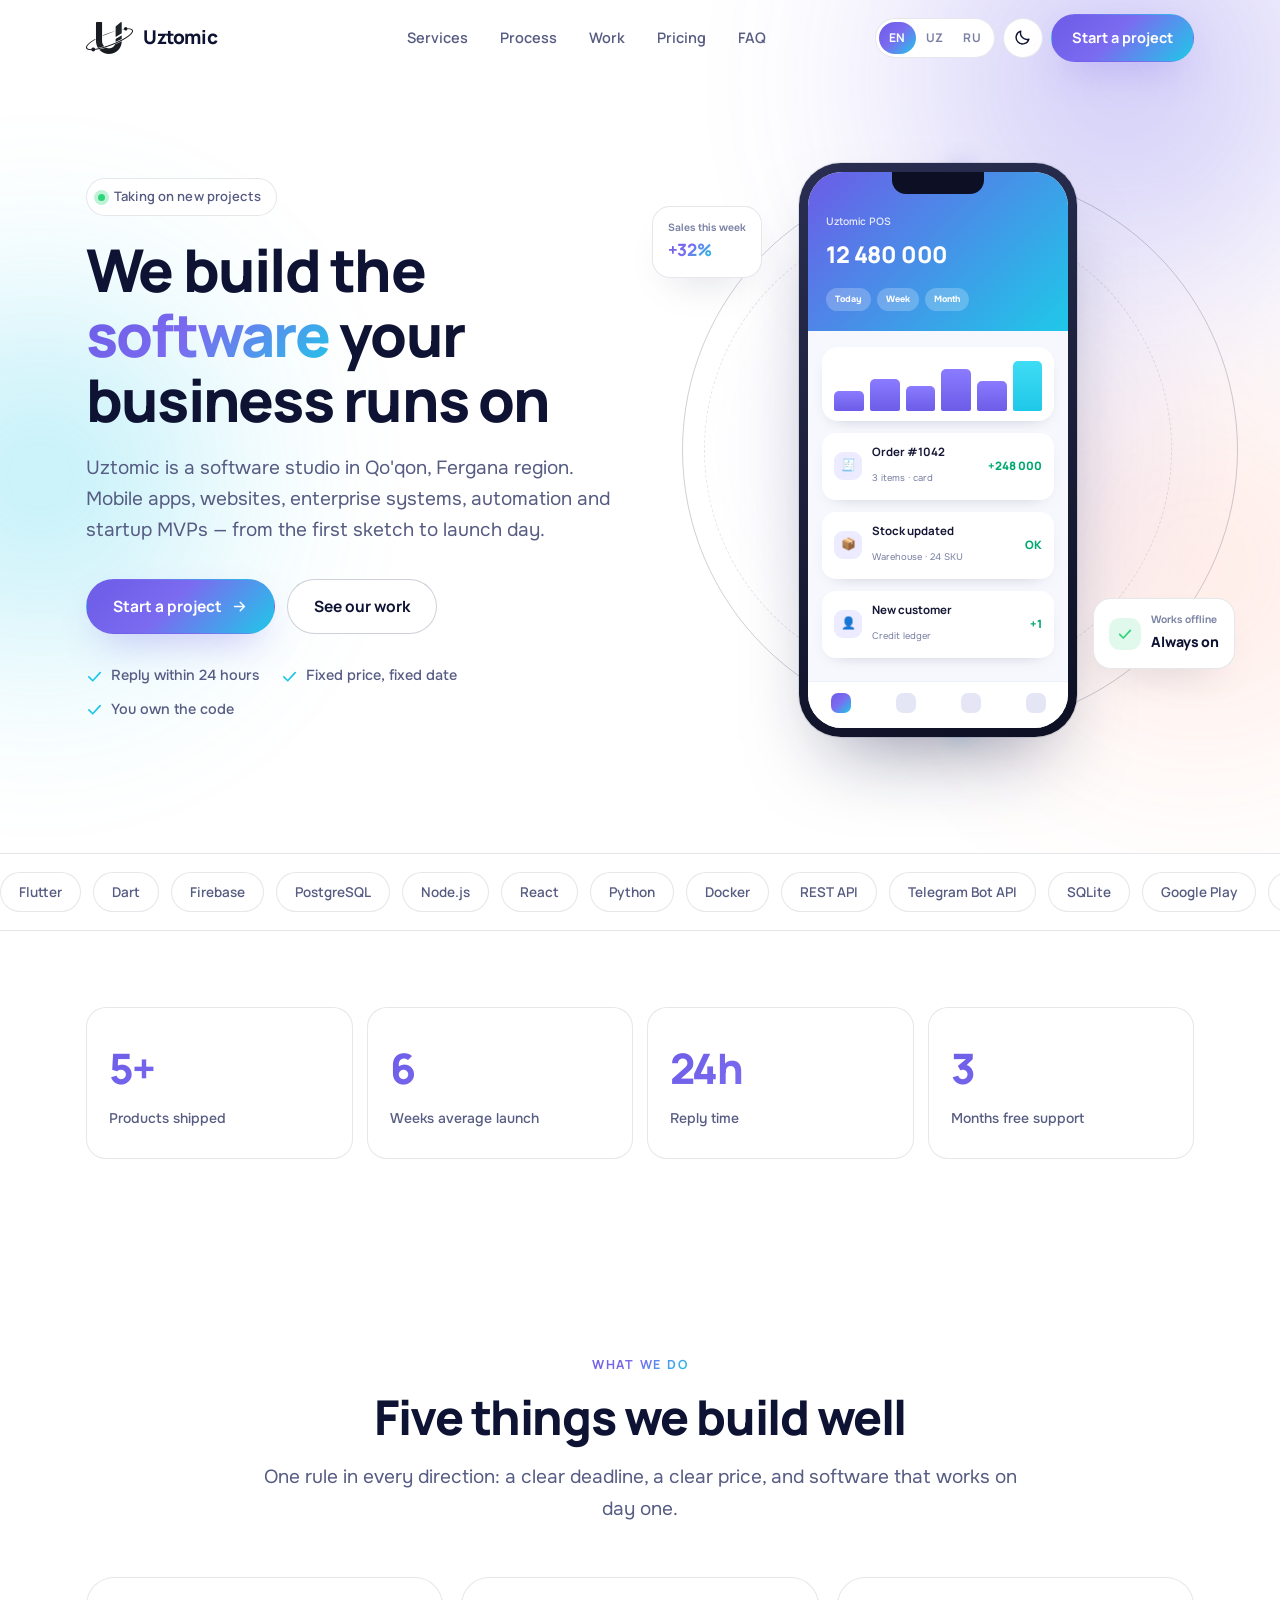
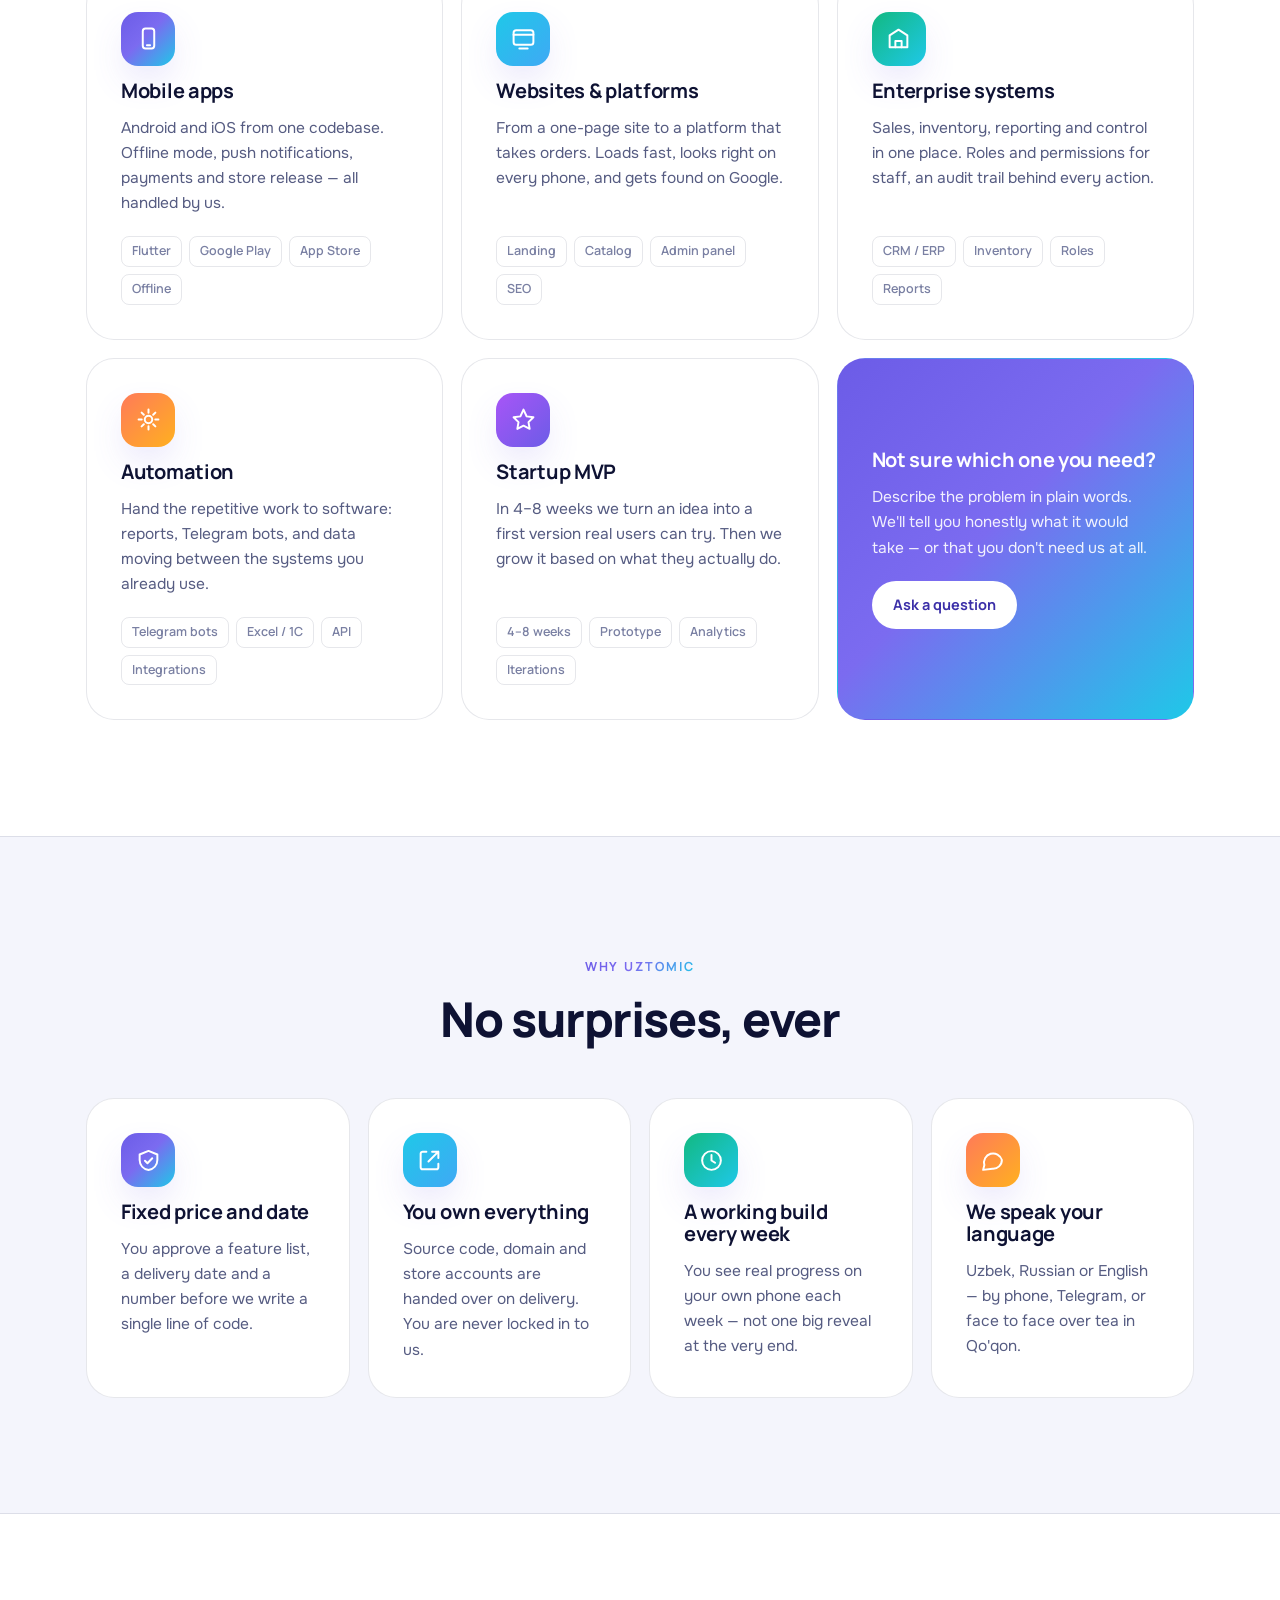
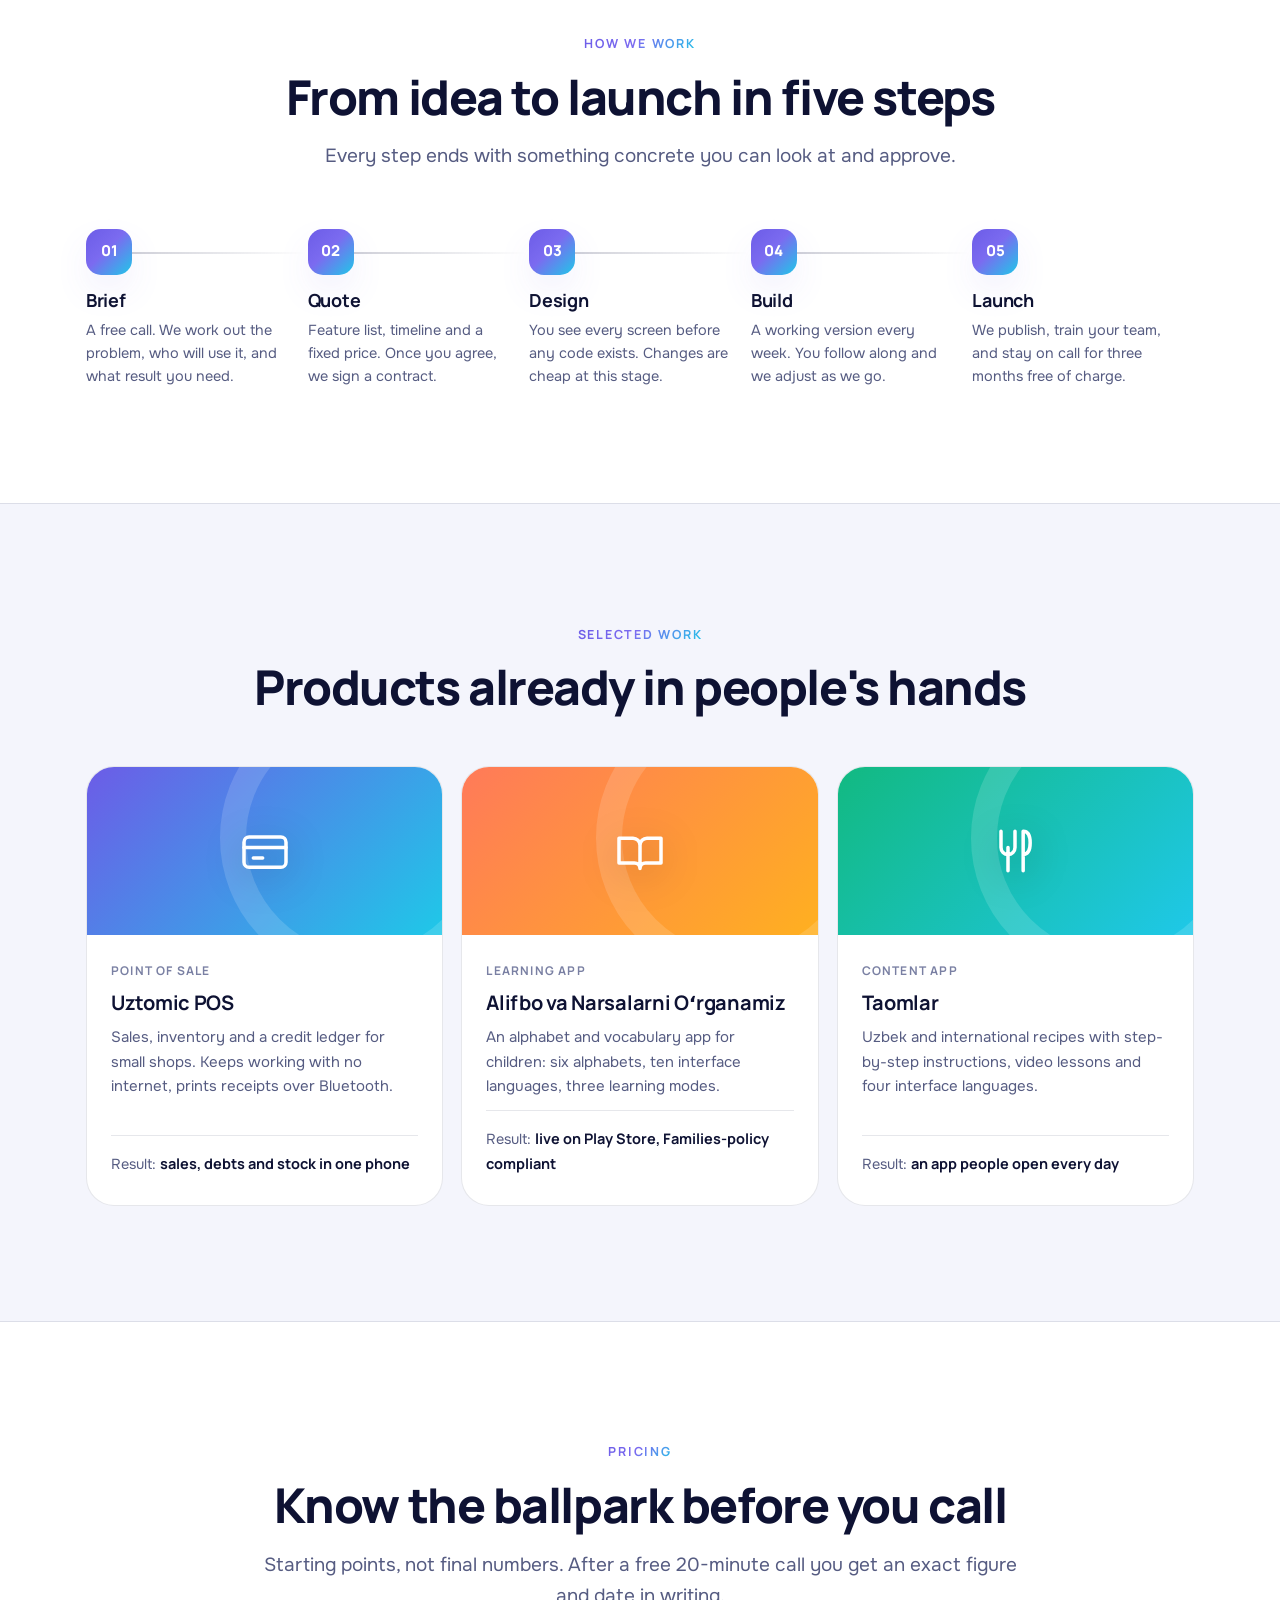
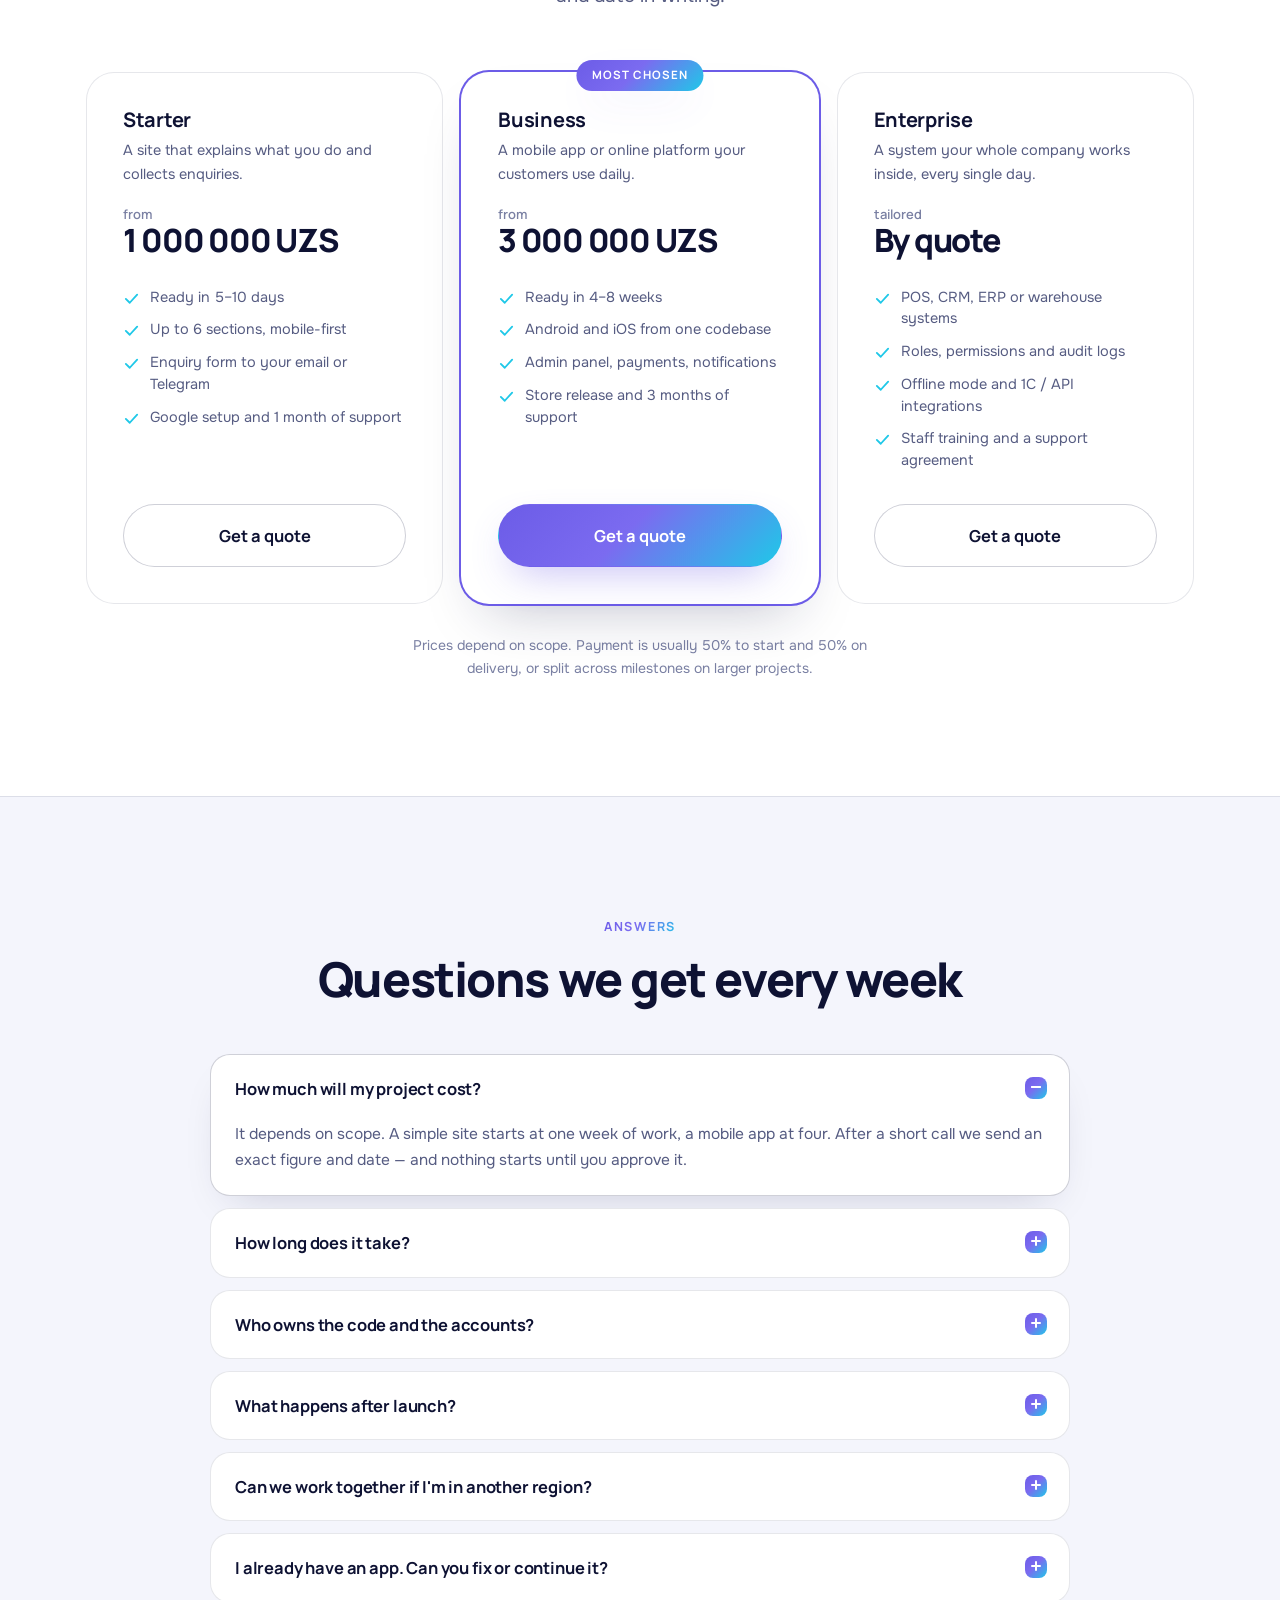
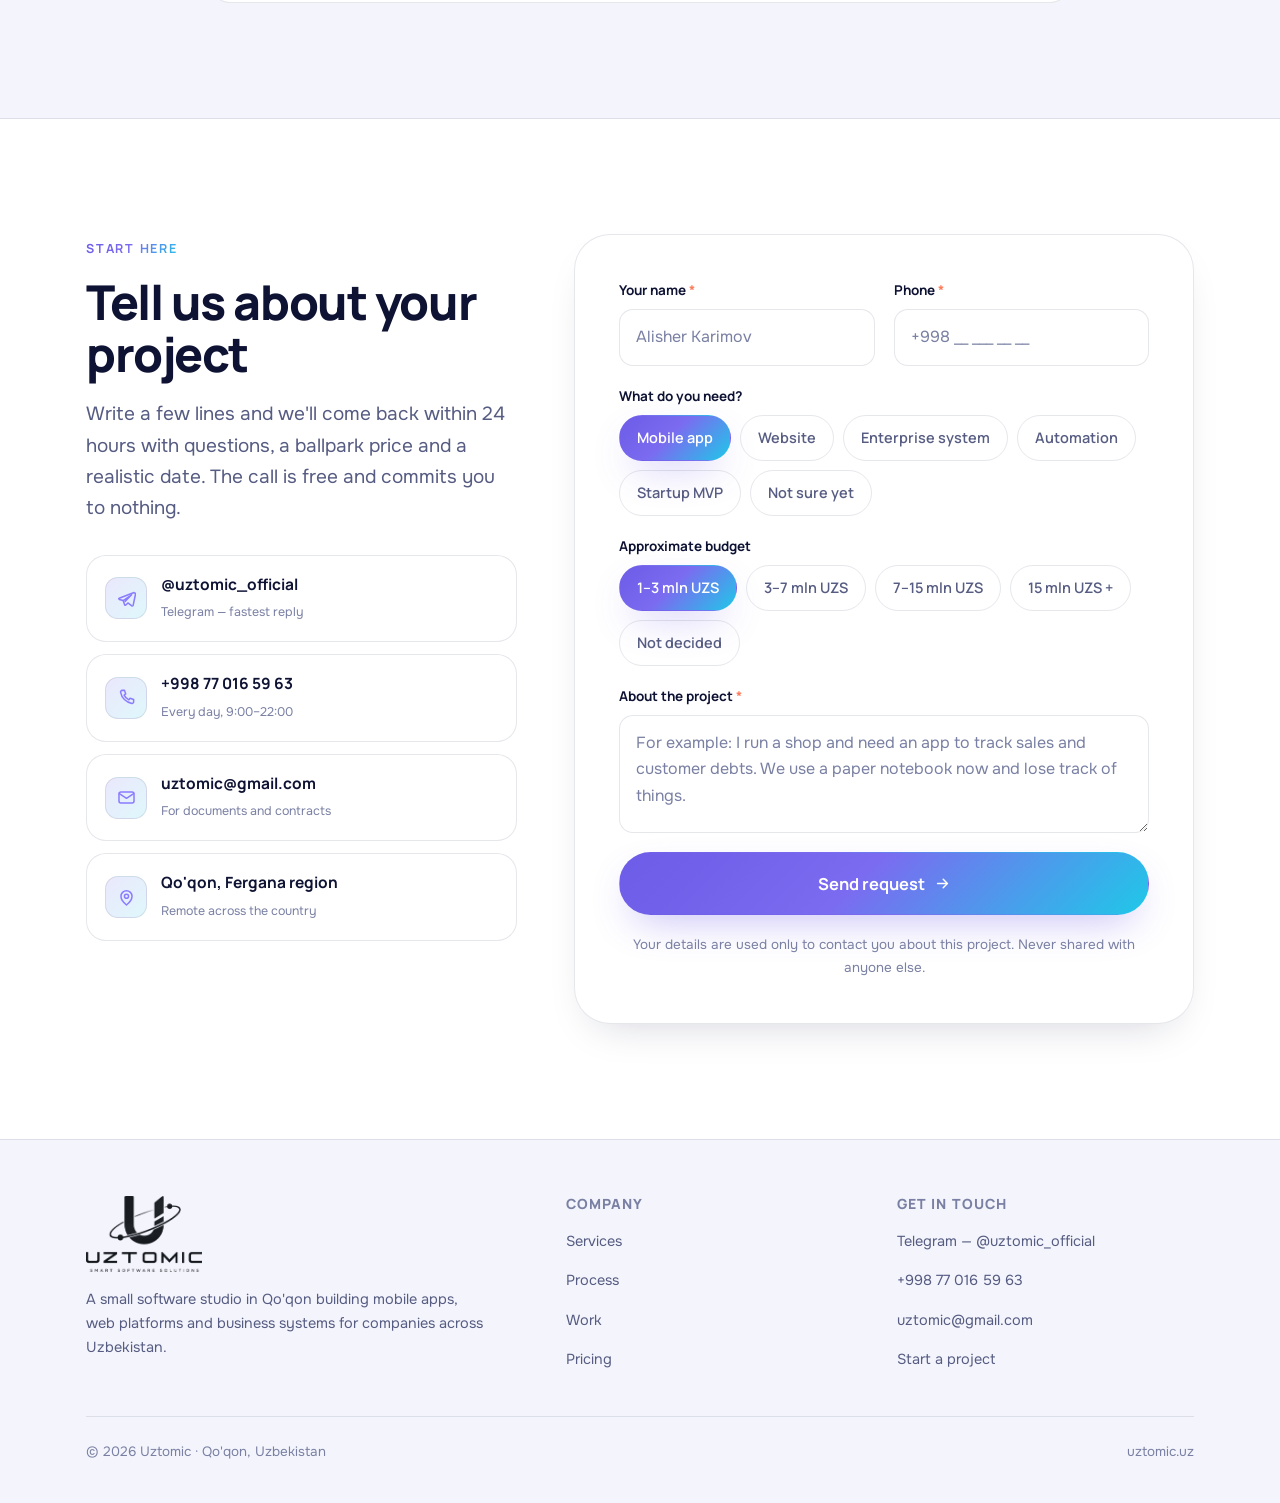
==== index.html @ fffe8663 "Redirect http to https ourselves GitHub Pages has the certificate and enforce-HTTPS is on, but its e" ====
<!DOCTYPE html>
<html lang="en" data-theme="dark">
<head>
<meta charset="utf-8">
<meta name="viewport" content="width=device-width, initial-scale=1">
<script>
/* belt and braces: GitHub Pages' own http->https redirect can lag behind the
   certificate, so send visitors who typed "uztomic.uz" to https ourselves */
if(location.protocol==='http:'&&/(^|\.)uztomic\.uz$/.test(location.hostname))
  location.replace('https://'+location.host+location.pathname+location.search+location.hash);
</script>
<title>Uztomic — Smart Software Solutions | Mobile apps, web platforms & business systems</title>
<meta name="description" content="Uztomic is a software studio in Qo'qon, Fergana region. We build mobile apps, websites and platforms, enterprise systems, automation and startup MVPs — from first sketch to launch day.">
<meta name="theme-color" content="#0B0D1A">
<link rel="canonical" href="https://uztomic.uz/">
<link rel="alternate" hreflang="en" href="https://uztomic.uz/">
<link rel="alternate" hreflang="uz" href="https://uztomic.uz/?lang=uz">
<link rel="alternate" hreflang="ru" href="https://uztomic.uz/?lang=ru">
<link rel="alternate" hreflang="x-default" href="https://uztomic.uz/">

<link rel="icon" href="/favicon.ico" sizes="32x32">
<link rel="icon" type="image/png" sizes="16x16" href="assets/favicon-16.png">
<link rel="icon" type="image/png" sizes="32x32" href="assets/favicon-32.png">
<link rel="apple-touch-icon" href="assets/apple-touch-icon.png">
<link rel="manifest" href="site.webmanifest">

<meta property="og:type" content="website">
<meta property="og:site_name" content="Uztomic">
<meta property="og:url" content="https://uztomic.uz/">
<meta property="og:title" content="Uztomic — Smart Software Solutions">
<meta property="og:description" content="Mobile apps, web platforms, enterprise systems and automation. Built in Qo'qon, Uzbekistan.">
<meta property="og:image" content="https://uztomic.uz/assets/og.jpg">
<meta property="og:image:width" content="1200">
<meta property="og:image:height" content="630">
<meta property="og:image:alt" content="Uztomic — Smart Software Solutions">
<meta name="twitter:card" content="summary_large_image">
<meta name="twitter:title" content="Uztomic — Smart Software Solutions">
<meta name="twitter:description" content="Mobile apps, web platforms, enterprise systems and automation. Built in Qo'qon, Uzbekistan.">
<meta name="twitter:image" content="https://uztomic.uz/assets/og.jpg">

<!-- theme is applied before first paint so the page never flashes the wrong colours -->
<script>
(function(){try{
  var t=localStorage.getItem('uztomic-theme');
  if(t!=='dark'&&t!=='light')t=matchMedia('(prefers-color-scheme: light)').matches?'light':'dark';
  document.documentElement.dataset.theme=t;
  document.querySelector('meta[name=theme-color]').content=t==='dark'?'#0B0D1A':'#FFFFFF';
}catch(e){}})();
</script>

<link rel="preconnect" href="https://fonts.googleapis.com">
<link rel="preconnect" href="https://fonts.gstatic.com" crossorigin>
<link href="https://fonts.googleapis.com/css2?family=Manrope:wght@400;500;600;700;800&family=Onest:wght@300;400;500;600&display=swap" rel="stylesheet">

<script type="application/ld+json">
{"@context":"https://schema.org","@type":"ProfessionalService","@id":"https://uztomic.uz/#org","name":"Uztomic","alternateName":"Uztomic — Smart Software Solutions","url":"https://uztomic.uz","logo":"https://uztomic.uz/assets/favicon-512.png","image":"https://uztomic.uz/assets/og.jpg","description":"Mobile apps, websites and platforms, enterprise systems, automation, startup MVPs.","telephone":"+998770165963","email":"uztomic@gmail.com","priceRange":"UZS 1000000+","areaServed":{"@type":"Country","name":"Uzbekistan"},"address":{"@type":"PostalAddress","addressLocality":"Qo'qon","addressRegion":"Fergana","addressCountry":"UZ"},"openingHoursSpecification":{"@type":"OpeningHoursSpecification","dayOfWeek":["Monday","Tuesday","Wednesday","Thursday","Friday","Saturday","Sunday"],"opens":"09:00","closes":"22:00"},"sameAs":["https://t.me/uztomic_official"],"knowsLanguage":["en","uz","ru"]}
</script>
<script type="application/ld+json">
{"@context":"https://schema.org","@type":"FAQPage","mainEntity":[
{"@type":"Question","name":"How much will my project cost?","acceptedAnswer":{"@type":"Answer","text":"It depends on scope. A simple site starts at one week of work, a mobile app at four. After a short call we send an exact figure and date — and nothing starts until you approve it."}},
{"@type":"Question","name":"How long does it take?","acceptedAnswer":{"@type":"Answer","text":"Landing page: 5–10 days. App or MVP: 4–8 weeks. Enterprise system: from two months. The exact date is fixed once the feature list is agreed."}},
{"@type":"Question","name":"Who owns the code and the accounts?","acceptedAnswer":{"@type":"Answer","text":"You do. On final payment we hand over the source code, the domain and the store accounts. You can take them to any developer afterwards."}},
{"@type":"Question","name":"What happens after launch?","acceptedAnswer":{"@type":"Answer","text":"Three months of free support: we fix bugs and answer questions. After that you can take a monthly maintenance agreement, or not — your call."}},
{"@type":"Question","name":"Can we work together if I'm in another region?","acceptedAnswer":{"@type":"Answer","text":"Yes. We work remotely across Uzbekistan and with clients abroad over Telegram, phone and video. You're welcome to visit us in Qo'qon too."}},
{"@type":"Question","name":"I already have an app. Can you fix or continue it?","acceptedAnswer":{"@type":"Answer","text":"Often yes. Send us the code or store link and we'll review it, tell you honestly what shape it's in, and quote for the work."}}]}
</script>

<style>
/* ═══════════ TOKENS ═══════════ */
:root{
  --violet:#6C5CE7; --violet-2:#8B7BFF; --cyan:#1FC8E8; --coral:#FF7A59; --gold:#FFB020;
  --grad:linear-gradient(135deg,#6C5CE7 0%,#7B6BF0 45%,#1FC8E8 100%);
  --grad-soft:linear-gradient(135deg,rgba(108,92,231,.14),rgba(31,200,232,.14));
  --display:'Manrope',system-ui,sans-serif;
  --body:'Onest','Manrope',system-ui,-apple-system,'Segoe UI',sans-serif;
  --r-sm:14px; --r:20px; --r-lg:28px; --r-xl:36px;
  --pad:clamp(20px,5vw,56px); --maxw:1220px;
  --ease:cubic-bezier(.22,.68,.24,1);
}
html[data-theme="dark"]{
  --bg:#0B0D1A; --bg-2:#101332; --bg-3:#151935;
  --card:rgba(255,255,255,.045); --card-solid:#141834; --stroke:rgba(255,255,255,.09);
  --stroke-2:rgba(255,255,255,.16);
  --text:#EEF0FA; --text-2:#A7ADCC; --text-3:#7B82A6;
  --shadow:0 24px 60px -28px rgba(0,0,0,.85);
  --shadow-lift:0 30px 70px -30px rgba(0,0,0,.9);
  --glow:0 18px 46px -16px rgba(108,92,231,.6);
  --blob:.55; --hero-tint:rgba(108,92,231,.16);
}
html[data-theme="light"]{
  --bg:#FFFFFF; --bg-2:#F4F5FC; --bg-3:#EDEFF9;
  --card:#FFFFFF; --card-solid:#FFFFFF; --stroke:rgba(16,20,60,.10);
  --stroke-2:rgba(16,20,60,.20);
  --text:#0E1233; --text-2:#565C82; --text-3:#7A80A3;
  --shadow:0 18px 44px -22px rgba(20,24,70,.22);
  --shadow-lift:0 28px 60px -26px rgba(20,24,70,.28);
  --glow:0 16px 40px -14px rgba(108,92,231,.45);
  --blob:.4; --hero-tint:rgba(108,92,231,.1);
}
*{box-sizing:border-box}
/* the decorative rings and blobs are wider than a phone screen on purpose;
   `clip` contains them without turning the page into a scroll container
   (which would break the sticky header). `hidden` is the fallback. */
html{scroll-behavior:smooth;scroll-padding-top:88px;overflow-x:hidden;overflow-x:clip}
body{margin:0;background:var(--bg);color:var(--text);font-family:var(--body);font-size:17px;
  line-height:1.65;-webkit-font-smoothing:antialiased;overflow-x:hidden;overflow-x:clip;
  transition:background .4s var(--ease),color .4s var(--ease)}
img{max-width:100%;display:block}
a{color:inherit;text-decoration:none}
button,input,textarea{font:inherit;color:inherit}
::selection{background:var(--violet);color:#fff}
:focus-visible{outline:2px solid var(--violet-2);outline-offset:3px;border-radius:6px}

/* ═══════════ ATMOSPHERE ═══════════ */
.blobs{position:fixed;inset:0;z-index:0;pointer-events:none;overflow:hidden;opacity:var(--blob)}
.blob{position:absolute;border-radius:50%;filter:blur(90px)}
.blob--1{width:640px;height:640px;top:-240px;right:-160px;background:radial-gradient(circle,#6C5CE7,transparent 68%)}
.blob--2{width:520px;height:520px;top:24%;left:-220px;background:radial-gradient(circle,#1FC8E8,transparent 68%);animation:drift 22s ease-in-out infinite}
.blob--3{width:560px;height:560px;bottom:6%;right:-200px;background:radial-gradient(circle,#FF7A59,transparent 70%);opacity:.5;animation:drift 28s ease-in-out infinite reverse}
@keyframes drift{50%{transform:translate(60px,-50px) scale(1.12)}}

/* ═══════════ TYPE ═══════════ */
h1,h2,h3,h4{font-family:var(--display);font-weight:800;letter-spacing:-.03em;line-height:1.1;margin:0}
h1{font-size:clamp(36px,5.6vw,68px)}
h2{font-size:clamp(29px,4.2vw,48px)}
h3{font-size:20px;font-weight:700;letter-spacing:-.015em}
p{margin:0 0 16px}
.grad{background:var(--grad);-webkit-background-clip:text;background-clip:text;color:transparent}
.lede{color:var(--text-2);font-size:clamp(16px,1.9vw,19px);max-width:60ch;line-height:1.65}
.wrap{max-width:var(--maxw);margin:0 auto;padding-inline:var(--pad);position:relative;z-index:1}
section{padding-block:clamp(70px,9vw,124px);position:relative;z-index:1}
.center{text-align:center}
.center .lede{margin-inline:auto}
.pill{display:inline-flex;align-items:center;gap:9px;padding:7px 15px 7px 11px;border-radius:999px;
  background:var(--card);border:1px solid var(--stroke);font-size:13px;font-weight:600;
  color:var(--text-2);font-family:var(--display);letter-spacing:.01em;backdrop-filter:blur(8px)}
.pill i{width:7px;height:7px;border-radius:50%;background:#2ED47A;position:relative;flex:none}
.pill i::after{content:"";position:absolute;inset:-4px;border-radius:50%;background:#2ED47A;opacity:.3;animation:ping 2s ease-out infinite}
@keyframes ping{70%,100%{transform:scale(2.1);opacity:0}}
.tag{display:inline-block;font-family:var(--display);font-size:12.5px;font-weight:700;letter-spacing:.14em;
  text-transform:uppercase;background:var(--grad);-webkit-background-clip:text;background-clip:text;color:transparent;margin-bottom:16px}

/* ═══════════ BUTTONS ═══════════ */
.btn{display:inline-flex;align-items:center;justify-content:center;gap:9px;padding:14px 26px;border-radius:999px;
  font-family:var(--display);font-size:15.5px;font-weight:700;border:1px solid transparent;cursor:pointer;
  transition:transform .25s var(--ease),box-shadow .25s var(--ease),background .25s,border-color .25s,color .25s;
  white-space:nowrap;text-align:center}
.btn svg{width:17px;height:17px;stroke:currentColor;fill:none;stroke-width:2;stroke-linecap:round;stroke-linejoin:round}
.btn--p{background:var(--grad);color:#fff;box-shadow:var(--glow)}
.btn--p:hover{transform:translateY(-2px);box-shadow:0 26px 54px -18px rgba(108,92,231,.7)}
.btn--g{background:var(--card);border-color:var(--stroke-2);color:var(--text);backdrop-filter:blur(8px)}
.btn--g:hover{border-color:var(--violet-2);color:var(--violet-2);transform:translateY(-2px)}
.btn--sm{padding:11px 20px;font-size:14.5px}
.btn--wide{width:100%;padding:17px 26px;font-size:16.5px}

/* ═══════════ PROGRESS + HEADER ═══════════ */
#bar{position:fixed;top:0;left:0;height:3px;width:0;background:var(--grad);z-index:200;transition:width .1s linear}
header{position:sticky;top:0;z-index:150;transition:background .35s,box-shadow .35s,border-color .35s;
  border-bottom:1px solid transparent}
header.stuck,header.menu{background:color-mix(in srgb,var(--bg) 82%,transparent);backdrop-filter:blur(18px) saturate(1.4);
  border-bottom-color:var(--stroke);box-shadow:0 8px 30px -22px rgba(0,0,0,.5)}
header.menu{background:var(--bg)}
#burger .cl{display:none}
header.menu #burger .cl{display:block}
header.menu #burger .op{display:none}
.nav{max-width:var(--maxw);margin:0 auto;padding:14px var(--pad);display:flex;align-items:center;gap:14px}
.logo{display:flex;align-items:center;gap:10px;margin-right:auto;flex:none}
.logo img{height:32px;width:auto}
.logo b{font-family:var(--display);font-weight:800;font-size:19px;letter-spacing:-.02em}
.links{display:none;gap:4px;margin-inline:auto}
.links a{padding:9px 14px;border-radius:999px;font-family:var(--display);font-size:14.5px;font-weight:600;
  color:var(--text-2);transition:.22s}
.links a:hover{color:var(--text);background:var(--card)}
.links a.here{color:var(--text);background:var(--grad-soft)}
@media(min-width:1080px){.links{display:flex}}
.tools{display:flex;align-items:center;gap:8px;flex:none}
.seg{display:flex;padding:3px;border-radius:999px;background:var(--card);border:1px solid var(--stroke)}
.seg button{background:none;border:0;padding:6px 10px;border-radius:999px;font-family:var(--display);font-size:12px;
  font-weight:700;letter-spacing:.03em;color:var(--text-3);cursor:pointer;transition:.22s}
.seg button.on{background:var(--grad);color:#fff}
.seg button:not(.on):hover{color:var(--text)}
.icobtn{width:40px;height:40px;border-radius:999px;background:var(--card);border:1px solid var(--stroke);
  display:grid;place-items:center;cursor:pointer;transition:.22s;flex:none}
.icobtn:hover{border-color:var(--violet-2);transform:translateY(-1px)}
.icobtn svg{width:19px;height:19px;stroke:var(--text);fill:none;stroke-width:1.8;stroke-linecap:round;stroke-linejoin:round}
html[data-theme="dark"] .sun{display:block}html[data-theme="dark"] .moon{display:none}
html[data-theme="light"] .sun{display:none}html[data-theme="light"] .moon{display:block}
.nav .btn{display:none}
@media(min-width:640px){.nav .btn{display:inline-flex}}
#burger{display:grid}
@media(min-width:1080px){#burger{display:none}}
.drawer{position:fixed;inset:0;z-index:120;background:color-mix(in srgb,var(--bg) 96%,transparent);
  backdrop-filter:blur(20px);padding:96px var(--pad) 40px;display:flex;flex-direction:column;gap:6px;
  opacity:0;pointer-events:none;transform:translateY(-12px);transition:.3s var(--ease)}
.drawer.open{opacity:1;pointer-events:auto;transform:none}
.drawer a{padding:16px 4px;font-family:var(--display);font-size:23px;font-weight:700;border-bottom:1px solid var(--stroke)}
.drawer .btn{margin-top:24px}

@media(max-width:440px){
  .nav{gap:7px;padding-inline:14px}
  .logo{gap:8px}.logo b{font-size:17px}.logo img{height:27px}
  .seg{padding:2px}.seg button{padding:6px 8px;font-size:11px}
  .icobtn{width:37px;height:37px}.icobtn svg{width:17px;height:17px}
}

/* ═══════════ HERO ═══════════ */
.hero{padding-top:clamp(30px,5vw,60px);padding-bottom:clamp(50px,7vw,90px)}
.hero__g{display:grid;gap:clamp(44px,6vw,64px);align-items:center}
@media(min-width:1000px){.hero__g{grid-template-columns:1.02fr .98fr}}
.hero h1{margin:22px 0 0;font-size:clamp(34px,4.9vw,59px);max-width:15ch}
.hero .lede{margin-top:20px}
.hero__cta{display:flex;flex-wrap:wrap;gap:12px;margin-top:32px}
.ticks{display:flex;flex-wrap:wrap;gap:10px 22px;margin:30px 0 0;padding:0;list-style:none}
.ticks li{display:flex;align-items:center;gap:8px;font-size:14.5px;color:var(--text-2);font-weight:500}
.ticks svg{width:17px;height:17px;flex:none;stroke:var(--cyan);fill:none;stroke-width:2.4;stroke-linecap:round;stroke-linejoin:round}

/* device mockup */
.stage{position:relative;display:grid;place-items:center;padding:26px 0}
.stage__ring{position:absolute;inset:0;margin:auto;width:min(112%,556px);height:min(112%,556px);border-radius:50%;
  border:1.5px solid var(--stroke-2);animation:spin 40s linear infinite}
.stage__ring::before,.stage__ring::after{content:"";position:absolute;width:12px;height:12px;border-radius:50%;
  background:var(--grad);box-shadow:0 0 22px rgba(108,92,231,.9)}
.stage__ring::before{top:-6px;left:calc(50% - 6px)}
.stage__ring::after{bottom:-6px;left:calc(50% - 6px);background:var(--cyan);box-shadow:0 0 22px rgba(31,200,232,.9)}
.stage__ring--b{width:min(94%,468px);height:min(94%,468px);animation-duration:26s;animation-direction:reverse;border-style:dashed;opacity:.55}
.stage__glow{position:absolute;inset:0;margin:auto;width:min(116%,580px);height:min(116%,580px);border-radius:50%;
  background:radial-gradient(circle,var(--hero-tint),transparent 66%)}
@keyframes spin{to{transform:rotate(360deg)}}

.phone{position:relative;width:min(74vw,278px);aspect-ratio:9/18.6;border-radius:42px;padding:9px;
  background:linear-gradient(160deg,#2A2F52,#0D1024);box-shadow:0 40px 90px -30px rgba(8,10,30,.75),0 0 0 1px rgba(255,255,255,.08);
  animation:float 7s ease-in-out infinite;z-index:2}
html[data-theme="light"] .phone{box-shadow:0 40px 80px -34px rgba(20,24,70,.5),0 0 0 1px rgba(16,20,60,.1)}
@keyframes float{50%{transform:translateY(-14px)}}
.phone__notch{position:absolute;top:9px;left:50%;transform:translateX(-50%);width:92px;height:22px;
  background:#0D1024;border-radius:0 0 14px 14px;z-index:3}
.screen{height:100%;border-radius:34px;background:#F7F8FD;overflow:hidden;display:flex;flex-direction:column;color:#141735}
.scr__top{background:linear-gradient(135deg,#6C5CE7,#1FC8E8);padding:34px 18px 20px;color:#fff}
.scr__top small{font-size:10.5px;opacity:.85;font-weight:500}
.scr__top b{display:block;font-family:var(--display);font-size:23px;font-weight:800;letter-spacing:-.02em;margin-top:2px}
.scr__chips{display:flex;gap:6px;margin-top:14px}
.scr__chips span{font-size:9px;font-weight:700;padding:4px 9px;border-radius:999px;background:rgba(255,255,255,.22)}
.scr__body{padding:16px 14px;display:flex;flex-direction:column;gap:12px;flex:1}
.scr__chart{display:flex;align-items:flex-end;gap:6px;height:74px;padding:12px 12px 10px;background:#fff;
  border-radius:16px;box-shadow:0 6px 18px -12px rgba(20,24,70,.4)}
.scr__chart i{flex:1;border-radius:5px 5px 2px 2px;background:linear-gradient(180deg,#8B7BFF,#6C5CE7);
  animation:grow 3.4s ease-in-out infinite}
.scr__chart i:nth-child(2){animation-delay:.2s}.scr__chart i:nth-child(3){animation-delay:.4s}
.scr__chart i:nth-child(4){animation-delay:.6s}.scr__chart i:nth-child(5){animation-delay:.8s}
.scr__chart i:nth-child(6){background:linear-gradient(180deg,#3FDCF5,#1FC8E8);animation-delay:1s}
@keyframes grow{0%,100%{opacity:.85}50%{opacity:1}}
.scr__row{display:flex;align-items:center;gap:10px;background:#fff;border-radius:14px;padding:10px 12px;
  box-shadow:0 6px 18px -14px rgba(20,24,70,.5)}
.scr__row u{width:28px;height:28px;border-radius:9px;background:#EDEBFF;flex:none;display:grid;place-items:center;
  font-size:12px;text-decoration:none}
.scr__row div{flex:1;min-width:0}
.scr__row b{display:block;font-size:11.5px;font-weight:700;font-family:var(--display)}
.scr__row small{font-size:9.5px;color:#7A80A3}
.scr__row em{font-style:normal;font-size:11.5px;font-weight:800;font-family:var(--display);color:#00A870}
.scr__nav{margin-top:auto;display:flex;justify-content:space-around;padding:11px 0 15px;background:#fff;
  border-top:1px solid #EDEFF9}
.scr__nav s{width:20px;height:20px;border-radius:7px;background:#E4E6F5;text-decoration:none}
.scr__nav s:first-child{background:var(--grad)}

.chip-card{position:absolute;background:var(--card-solid);border:1px solid var(--stroke);border-radius:18px;
  padding:12px 15px;box-shadow:var(--shadow);z-index:3;backdrop-filter:blur(12px);animation:float 6s ease-in-out infinite}
html[data-theme="dark"] .chip-card{background:rgba(20,24,52,.86)}
.chip-card small{display:block;font-size:10.5px;color:var(--text-3);font-weight:600}
.chip-card b{font-family:var(--display);font-size:17px;font-weight:800;letter-spacing:-.02em}
.chip-card--a{top:11%;left:-6%;animation-delay:.6s}
.chip-card--b{bottom:15%;right:-8%;animation-delay:1.4s;display:flex;align-items:center;gap:10px}
.chip-card--b u{width:32px;height:32px;border-radius:11px;background:rgba(46,212,122,.14);display:grid;place-items:center;text-decoration:none}
.chip-card--b svg{width:16px;height:16px;stroke:#2ED47A;fill:none;stroke-width:2.6;stroke-linecap:round;stroke-linejoin:round}
@media(max-width:520px){.chip-card--a{left:-2%}.chip-card--b{right:-2%}}

/* ═══════════ MARQUEE ═══════════ */
.strip{border-block:1px solid var(--stroke);background:var(--card);overflow:hidden;padding-block:18px;position:relative;z-index:1}
.strip__t{display:flex;gap:12px;width:max-content;animation:slide 42s linear infinite}
.strip__t span{font-family:var(--display);font-size:13.5px;font-weight:600;color:var(--text-2);
  padding:8px 18px;border-radius:999px;border:1px solid var(--stroke);background:var(--bg);white-space:nowrap}
.strip:hover .strip__t{animation-play-state:paused}
@keyframes slide{to{transform:translateX(-50%)}}

/* ═══════════ STATS ═══════════ */
.stats{display:grid;grid-template-columns:repeat(2,1fr);gap:14px}
@media(min-width:820px){.stats{grid-template-columns:repeat(4,1fr)}}
.stat{background:var(--card);border:1px solid var(--stroke);border-radius:var(--r);padding:26px 22px;
  backdrop-filter:blur(10px);transition:.3s var(--ease)}
.stat:hover{transform:translateY(-4px);border-color:var(--stroke-2);box-shadow:var(--shadow)}
.stat b{display:block;font-family:var(--display);font-size:clamp(30px,4.4vw,42px);font-weight:800;
  letter-spacing:-.04em;background:var(--grad);-webkit-background-clip:text;background-clip:text;color:transparent}
.stat span{font-size:14px;color:var(--text-2);font-weight:500}

/* ═══════════ CARDS GRID ═══════════ */
.grid{display:grid;gap:18px;margin-top:52px}
@media(min-width:700px){.grid{grid-template-columns:repeat(2,1fr)}}
@media(min-width:1040px){.grid--3{grid-template-columns:repeat(3,1fr)}}
.crd{background:var(--card);border:1px solid var(--stroke);border-radius:var(--r-lg);padding:clamp(24px,3vw,34px);
  display:flex;flex-direction:column;gap:14px;backdrop-filter:blur(10px);position:relative;overflow:hidden;
  transition:transform .35s var(--ease),box-shadow .35s var(--ease),border-color .35s}
.crd::after{content:"";position:absolute;inset:0;border-radius:inherit;opacity:0;transition:opacity .35s;
  background:var(--grad-soft);pointer-events:none}
.crd:hover{transform:translateY(-6px);box-shadow:var(--shadow-lift);border-color:var(--stroke-2)}
.crd:hover::after{opacity:1}
.crd>*{position:relative;z-index:1}
.ico{width:54px;height:54px;border-radius:17px;display:grid;place-items:center;flex:none;
  background:var(--grad);box-shadow:var(--glow)}
.ico svg{width:25px;height:25px;stroke:#fff;fill:none;stroke-width:1.9;stroke-linecap:round;stroke-linejoin:round}
.ico--c{background:linear-gradient(135deg,#1FC8E8,#3FA9F5)}
.ico--o{background:linear-gradient(135deg,#FF7A59,#FFB020)}
.ico--g{background:linear-gradient(135deg,#12B981,#1FC8E8)}
.ico--p{background:linear-gradient(135deg,#A855F7,#6C5CE7)}
.crd p{color:var(--text-2);font-size:15.5px;margin:0;line-height:1.62}
.crd__tags{display:flex;flex-wrap:wrap;gap:7px;margin-top:auto;padding-top:6px;list-style:none;padding-inline:0;margin-bottom:0}
.crd__tags li{font-size:12.5px;font-weight:600;font-family:var(--display);color:var(--text-3);
  border:1px solid var(--stroke);border-radius:8px;padding:4px 10px}
.crd--cta{background:var(--grad);border-color:transparent;justify-content:center;color:#fff}
.crd--cta::after{display:none}
.crd--cta h3,.crd--cta p{color:#fff}
.crd--cta p{opacity:.9}
.crd--cta .btn{background:#fff;color:#3B2FA8;align-self:flex-start;margin-top:6px}
.crd--cta .btn:hover{background:#fff;transform:translateY(-2px)}

/* ═══════════ PROCESS ═══════════ */
.flow{margin-top:56px;display:grid;gap:16px}
@media(min-width:900px){.flow{grid-template-columns:repeat(5,1fr);gap:0}}
.stp{position:relative;padding:26px 22px;background:var(--card);border:1px solid var(--stroke);
  border-radius:var(--r);transition:.35s var(--ease)}
@media(min-width:900px){
  .stp{background:none;border:0;border-radius:0;padding:0 18px 0 0}
  .stp::before{content:"";position:absolute;top:23px;left:46px;right:0;height:2px;
    background:linear-gradient(90deg,var(--stroke-2),transparent)}
  .stp:last-child::before{display:none}
}
.stp:hover{transform:translateY(-4px)}
.stp u{width:46px;height:46px;border-radius:15px;display:grid;place-items:center;text-decoration:none;
  font-family:var(--display);font-weight:800;font-size:15px;color:#fff;background:var(--grad);
  box-shadow:var(--glow);margin-bottom:16px}
.stp h3{font-size:18px;margin-bottom:8px}
.stp p{color:var(--text-2);font-size:14.5px;margin:0;line-height:1.6}

/* ═══════════ WORK ═══════════ */
.wk{background:var(--card);border:1px solid var(--stroke);border-radius:var(--r-lg);overflow:hidden;
  display:flex;flex-direction:column;transition:transform .35s var(--ease),box-shadow .35s var(--ease)}
.wk:hover{transform:translateY(-6px);box-shadow:var(--shadow-lift)}
.wk__top{height:168px;position:relative;overflow:hidden;display:grid;place-items:center;
  background:linear-gradient(135deg,#6C5CE7,#1FC8E8)}
.wk:nth-child(2) .wk__top{background:linear-gradient(135deg,#FF7A59,#FFB020)}
.wk:nth-child(3) .wk__top{background:linear-gradient(135deg,#12B981,#1FC8E8)}
.wk__top::before{content:"";position:absolute;width:230px;height:230px;border-radius:50%;
  border:26px solid rgba(255,255,255,.14);top:-70px;right:-60px}
.wk__top svg{width:56px;height:56px;stroke:#fff;fill:none;stroke-width:1.5;stroke-linecap:round;stroke-linejoin:round;
  position:relative;filter:drop-shadow(0 8px 18px rgba(0,0,0,.25))}
.wk__b{padding:26px 24px 28px;display:flex;flex-direction:column;gap:11px;flex:1}
.wk__k{font-family:var(--display);font-size:12px;font-weight:700;letter-spacing:.1em;text-transform:uppercase;color:var(--text-3)}
.wk p{color:var(--text-2);font-size:15px;margin:0}
.wk__r{margin-top:auto;padding-top:16px;border-top:1px solid var(--stroke);font-size:14.5px;color:var(--text-2)}
.wk__r b{font-family:var(--display);color:var(--text)}

/* ═══════════ PRICING ═══════════ */
.price{background:var(--card);border:1px solid var(--stroke);border-radius:var(--r-lg);padding:clamp(26px,3vw,36px);
  display:flex;flex-direction:column;gap:6px;position:relative;transition:.35s var(--ease);backdrop-filter:blur(10px)}
.price:hover{transform:translateY(-6px);box-shadow:var(--shadow-lift)}
.price--hot{border-color:transparent;background:var(--card-solid);
  box-shadow:0 0 0 2px var(--violet),var(--shadow-lift)}
html[data-theme="dark"] .price--hot{background:#161A3C}
.price__badge{position:absolute;top:-13px;left:50%;transform:translateX(-50%);background:var(--grad);color:#fff;
  font-family:var(--display);font-size:11.5px;font-weight:700;letter-spacing:.08em;text-transform:uppercase;
  padding:6px 16px;border-radius:999px;box-shadow:var(--glow);white-space:nowrap}
.price h3{font-size:20px}
.price__d{color:var(--text-2);font-size:14.5px;margin:2px 0 14px;min-height:44px}
.price__v{font-family:var(--display);font-size:clamp(25px,3.1vw,32px);font-weight:800;letter-spacing:-.04em;line-height:1.1}
.price__v small{display:block;font-size:13px;font-weight:600;color:var(--text-3);letter-spacing:0;margin-bottom:2px}
.price ul{list-style:none;margin:22px 0 26px;padding:0;display:grid;gap:11px}
.price li{display:flex;gap:10px;font-size:14.5px;color:var(--text-2);line-height:1.5}
.price li svg{width:17px;height:17px;flex:none;margin-top:3px;stroke:var(--cyan);fill:none;stroke-width:2.6;stroke-linecap:round;stroke-linejoin:round}
.price .btn{margin-top:auto}
.note{text-align:center;color:var(--text-3);font-size:14px;margin:30px auto 0;max-width:56ch}

/* ═══════════ FAQ ═══════════ */
.faq{margin-top:48px;max-width:860px;margin-inline:auto;display:grid;gap:12px}
.faq details{background:var(--card);border:1px solid var(--stroke);border-radius:var(--r);overflow:hidden;transition:.3s}
.faq details[open]{border-color:var(--stroke-2);box-shadow:var(--shadow)}
.faq summary{list-style:none;cursor:pointer;padding:20px 58px 20px 24px;position:relative;
  font-family:var(--display);font-size:16.5px;font-weight:700;letter-spacing:-.01em}
.faq summary::-webkit-details-marker{display:none}
.faq summary::after{content:"";position:absolute;right:22px;top:22px;width:22px;height:22px;border-radius:8px;
  background:var(--grad);transition:transform .3s}
.faq summary::before{content:"";position:absolute;right:28px;top:31px;width:10px;height:2px;background:#fff;z-index:2;border-radius:2px}
.faq summary span{position:absolute;right:32px;top:27px;width:2px;height:10px;background:#fff;z-index:2;border-radius:2px;transition:transform .3s}
.faq details[open] summary span{transform:rotate(90deg)}
.faq p{color:var(--text-2);font-size:15.5px;padding:0 24px 22px;margin:0}

/* ═══════════ FORM ═══════════ */
.formwrap{background:var(--card-solid);border:1px solid var(--stroke);border-radius:var(--r-xl);
  padding:clamp(26px,3.6vw,44px);box-shadow:var(--shadow)}
html[data-theme="dark"] .formwrap{background:rgba(20,24,52,.72);backdrop-filter:blur(18px)}
.og{display:grid;gap:clamp(34px,4.5vw,58px);align-items:start}
@media(min-width:980px){.og{grid-template-columns:.82fr 1.18fr}}
.form{display:grid;gap:19px}
.f{display:grid;gap:8px}
.f>label{font-family:var(--display);font-size:13.5px;font-weight:700;color:var(--text)}
.f>label span{color:var(--coral)}
.f input,.f textarea{background:var(--bg-2);border:1.5px solid var(--stroke);border-radius:var(--r-sm);
  padding:14px 16px;font-size:16px;width:100%;transition:.22s;font-family:var(--body)}
html[data-theme="light"] .f input,html[data-theme="light"] .f textarea{background:#fff}
.f input::placeholder,.f textarea::placeholder{color:var(--text-3)}
.f input:focus,.f textarea:focus{border-color:var(--violet);outline:none;box-shadow:0 0 0 4px rgba(108,92,231,.14)}
.f textarea{resize:vertical;min-height:118px}
.f2{display:grid;gap:19px}
@media(min-width:600px){.f2{grid-template-columns:1fr 1fr}}
.chips{display:flex;flex-wrap:wrap;gap:9px}
.chip input{position:absolute;opacity:0;width:0;height:0}
.chip span{display:block;border:1.5px solid var(--stroke);border-radius:999px;padding:10px 17px;font-size:14.5px;
  font-weight:600;font-family:var(--display);color:var(--text-2);cursor:pointer;transition:.22s;user-select:none}
.chip span:hover{border-color:var(--stroke-2);color:var(--text)}
.chip input:checked+span{background:var(--grad);border-color:transparent;color:#fff;box-shadow:var(--glow)}
.chip input:focus-visible+span{outline:2px solid var(--violet-2);outline-offset:2px}
.hp{position:absolute;left:-9999px}
.fnote{font-size:13.5px;color:var(--text-3);margin:0;text-align:center}
.msg{display:none;border-radius:var(--r-sm);padding:15px 17px;font-size:15px;line-height:1.55}
.msg.ok{display:block;background:rgba(46,212,122,.12);border:1px solid rgba(46,212,122,.4)}
.msg.err{display:block;background:rgba(255,122,89,.11);border:1px solid rgba(255,122,89,.42)}
.msg a{color:var(--violet-2);font-weight:600;text-decoration:underline}
.cts{display:grid;gap:12px;margin-top:30px;list-style:none;padding:0}
.ct{display:flex;align-items:center;gap:14px;padding:16px 18px;border-radius:var(--r);
  background:var(--card);border:1px solid var(--stroke);transition:.28s var(--ease)}
.ct:hover{transform:translateX(4px);border-color:var(--stroke-2)}
.ct u{width:42px;height:42px;border-radius:13px;background:var(--grad-soft);display:grid;place-items:center;
  text-decoration:none;flex:none;border:1px solid var(--stroke)}
.ct svg{width:19px;height:19px;stroke:var(--violet-2);fill:none;stroke-width:1.9;stroke-linecap:round;stroke-linejoin:round}
.ct b{display:block;font-family:var(--display);font-size:15.5px;font-weight:700}
.ct small{font-size:12.5px;color:var(--text-3)}

/* ═══════════ FOOTER ═══════════ */
footer{border-top:1px solid var(--stroke);padding-block:56px 40px;position:relative;z-index:1;background:var(--bg-2)}
.fg{display:grid;gap:34px}
@media(min-width:760px){.fg{grid-template-columns:1.5fr 1fr 1fr}}
.fg img{height:76px;width:auto;margin-bottom:16px}
.fg p{color:var(--text-2);font-size:14.5px;max-width:40ch}
.fg h4{font-family:var(--display);font-size:14px;font-weight:800;letter-spacing:.08em;text-transform:uppercase;
  color:var(--text-3);margin-bottom:16px}
.fg ul{list-style:none;margin:0;padding:0;display:grid;gap:11px}
.fg li a{color:var(--text-2);font-size:14.5px;transition:.2s}
.fg li a:hover{color:var(--violet-2)}
.fbot{margin-top:40px;padding-top:24px;border-top:1px solid var(--stroke);display:flex;flex-wrap:wrap;gap:12px;
  justify-content:space-between;font-size:13.5px;color:var(--text-3)}

/* ═══════════ FLOATING ═══════════ */
.mbar{position:fixed;left:0;right:0;bottom:0;z-index:140;display:flex;gap:10px;
  padding:12px 16px calc(12px + env(safe-area-inset-bottom,0px));
  background:color-mix(in srgb,var(--bg) 90%,transparent);backdrop-filter:blur(18px);
  border-top:1px solid var(--stroke);transition:transform .35s var(--ease)}
.mbar.off{transform:translateY(120%)}
.mbar .btn{flex:1}
.mbar .tg{flex:none;width:52px;display:grid;place-items:center;border:1px solid var(--stroke);
  border-radius:999px;background:var(--card)}
.mbar .tg svg{width:20px;height:20px;stroke:var(--violet-2);fill:none;stroke-width:1.8;stroke-linecap:round;stroke-linejoin:round}
@media(min-width:820px){.mbar{display:none}}
@media(max-width:819px){body{padding-bottom:84px}}
#top{position:fixed;right:22px;bottom:22px;z-index:130;opacity:0;pointer-events:none;transform:translateY(10px);
  transition:.3s var(--ease)}
#top.show{opacity:1;pointer-events:auto;transform:none}
@media(max-width:819px){#top{bottom:96px;right:16px}}

/* ═══════════ REVEAL ═══════════ */
.rv{opacity:0;transform:translateY(24px);transition:opacity .75s var(--ease),transform .75s var(--ease)}
.rv.in{opacity:1;transform:none}
@media(prefers-reduced-motion:reduce){
  html{scroll-behavior:auto}
  *,*::before,*::after{animation:none!important;transition-duration:.01ms!important}
  .rv{opacity:1;transform:none}
}
</style>
<noscript><style>
  /* without JS the reveal observer never runs — show everything straight away */
  .rv{opacity:1;transform:none}
</style></noscript>
</head>
<body>
<div id="bar"></div>
<div class="blobs" aria-hidden="true"><div class="blob blob--1"></div><div class="blob blob--2"></div><div class="blob blob--3"></div></div>

<header id="hdr">
  <div class="nav">
    <a class="logo" href="#hero"><img src="assets/uztomic-mark-light.png" alt="" id="markImg" width="47" height="32" decoding="async"><b>Uztomic</b></a>
    <nav class="links">
      <a href="#services" data-i18n="nav.s">Services</a>
      <a href="#process" data-i18n="nav.p">Process</a>
      <a href="#work" data-i18n="nav.w">Work</a>
      <a href="#pricing" data-i18n="nav.pr">Pricing</a>
      <a href="#faq" data-i18n="nav.f">FAQ</a>
    </nav>
    <div class="tools">
      <div class="seg" role="group" aria-label="Language">
        <button type="button" data-lang="en" class="on">EN</button>
        <button type="button" data-lang="uz">UZ</button>
        <button type="button" data-lang="ru">RU</button>
      </div>
      <button class="icobtn" id="theme" type="button" aria-label="Switch theme">
        <svg class="sun" viewBox="0 0 24 24"><circle cx="12" cy="12" r="4.2"/><path d="M12 2.5v2M12 19.5v2M2.5 12h2M19.5 12h2M5.2 5.2l1.4 1.4M17.4 17.4l1.4 1.4M18.8 5.2l-1.4 1.4M6.6 17.4l-1.4 1.4"/></svg>
        <svg class="moon" viewBox="0 0 24 24"><path d="M20 14.2A8.2 8.2 0 0 1 9.8 4a8.2 8.2 0 1 0 10.2 10.2z"/></svg>
      </button>
      <button class="icobtn" id="burger" type="button" aria-label="Menu" aria-expanded="false">
        <svg class="op" viewBox="0 0 24 24"><path d="M4 7h16M4 12h16M4 17h16"/></svg>
        <svg class="cl" viewBox="0 0 24 24"><path d="M6 6l12 12M18 6L6 18"/></svg>
      </button>
      <a class="btn btn--p btn--sm" href="#contact" data-i18n="nav.cta">Start a project</a>
    </div>
  </div>
</header>

<div class="drawer" id="drawer">
  <a href="#services" data-i18n="nav.s">Services</a>
  <a href="#process" data-i18n="nav.p">Process</a>
  <a href="#work" data-i18n="nav.w">Work</a>
  <a href="#pricing" data-i18n="nav.pr">Pricing</a>
  <a href="#faq" data-i18n="nav.f">FAQ</a>
  <a class="btn btn--p btn--wide" href="#contact" data-i18n="nav.cta">Start a project</a>
</div>

<main>
<!-- ══ HERO ══ -->
<section class="hero" id="hero">
  <div class="wrap hero__g">
    <div>
      <span class="pill"><i></i><span data-i18n="hero.badge">Taking on new projects</span></span>
      <h1><span data-i18n="hero.h1a">We build the</span> <span class="grad" data-i18n="hero.h1b">software</span> <span data-i18n="hero.h1c">your business runs on</span></h1>
      <p class="lede" data-i18n="hero.lede">Uztomic is a software studio in Qo'qon, Fergana region. Mobile apps, websites, enterprise systems, automation and startup MVPs — from the first sketch to launch day.</p>
      <div class="hero__cta">
        <a class="btn btn--p" href="#contact"><span data-i18n="hero.cta1">Start a project</span>
          <svg viewBox="0 0 24 24"><path d="M5 12h14M13 6l6 6-6 6"/></svg></a>
        <a class="btn btn--g" href="#work" data-i18n="hero.cta2">See our work</a>
      </div>
      <ul class="ticks">
        <li><svg viewBox="0 0 24 24"><path d="M4 12.5 9.5 18 20 6.5"/></svg><span data-i18n="hero.t1">Reply within 24 hours</span></li>
        <li><svg viewBox="0 0 24 24"><path d="M4 12.5 9.5 18 20 6.5"/></svg><span data-i18n="hero.t2">Fixed price, fixed date</span></li>
        <li><svg viewBox="0 0 24 24"><path d="M4 12.5 9.5 18 20 6.5"/></svg><span data-i18n="hero.t3">You own the code</span></li>
      </ul>
    </div>

    <div class="stage" aria-hidden="true">
      <div class="stage__glow"></div>
      <div class="stage__ring"></div>
      <div class="stage__ring stage__ring--b"></div>
      <div class="phone">
        <div class="phone__notch"></div>
        <div class="screen">
          <div class="scr__top">
            <small>Uztomic POS</small><b>12 480 000</b>
            <div class="scr__chips"><span>Today</span><span>Week</span><span>Month</span></div>
          </div>
          <div class="scr__body">
            <div class="scr__chart"><i style="height:38%"></i><i style="height:62%"></i><i style="height:47%"></i><i style="height:80%"></i><i style="height:58%"></i><i style="height:96%"></i></div>
            <div class="scr__row"><u>🧾</u><div><b>Order #1042</b><small>3 items · card</small></div><em>+248 000</em></div>
            <div class="scr__row"><u>📦</u><div><b>Stock updated</b><small>Warehouse · 24 SKU</small></div><em>OK</em></div>
            <div class="scr__row"><u>👤</u><div><b>New customer</b><small>Credit ledger</small></div><em>+1</em></div>
          </div>
          <div class="scr__nav"><s></s><s></s><s></s><s></s></div>
        </div>
      </div>
      <div class="chip-card chip-card--a"><small data-i18n="hero.card1">Sales this week</small><b class="grad">+32%</b></div>
      <div class="chip-card chip-card--b">
        <u><svg viewBox="0 0 24 24"><path d="M4 12.5 9.5 18 20 6.5"/></svg></u>
        <div><small data-i18n="hero.card2">Works offline</small><b style="font-size:14px" data-i18n="hero.card3">Always on</b></div>
      </div>
    </div>
  </div>
</section>

<!-- ══ TECH STRIP ══ -->
<div class="strip" aria-hidden="true"><div class="strip__t" id="strip"></div></div>

<!-- ══ STATS ══ -->
<section style="padding-block:clamp(48px,6vw,76px)">
  <div class="wrap stats">
    <div class="stat rv"><b>5+</b><span data-i18n="st.1">Products shipped</span></div>
    <div class="stat rv"><b>6</b><span data-i18n="st.2">Weeks average launch</span></div>
    <div class="stat rv"><b>24h</b><span data-i18n="st.3">Reply time</span></div>
    <div class="stat rv"><b>3</b><span data-i18n="st.4">Months free support</span></div>
  </div>
</section>

<!-- ══ SERVICES ══ -->
<section id="services">
  <div class="wrap">
    <div class="center">
      <span class="tag" data-i18n="sv.tag">What we do</span>
      <h2 data-i18n="sv.h2">Five things we build well</h2>
      <p class="lede" style="margin-top:18px" data-i18n="sv.lede">One rule in every direction: a clear deadline, a clear price, and software that works on day one.</p>
    </div>
    <div class="grid grid--3">
      <article class="crd rv">
        <div class="ico"><svg viewBox="0 0 24 24"><rect x="6.5" y="2.5" width="11" height="19" rx="2.6"/><path d="M10.5 18.5h3"/></svg></div>
        <h3 data-i18n="sv.1t">Mobile apps</h3>
        <p data-i18n="sv.1d">Android and iOS from one codebase. Offline mode, push notifications, payments and store release — all handled by us.</p>
        <ul class="crd__tags"><li>Flutter</li><li>Google Play</li><li>App Store</li><li>Offline</li></ul>
      </article>
      <article class="crd rv">
        <div class="ico ico--c"><svg viewBox="0 0 24 24"><rect x="2.5" y="4" width="19" height="14" rx="2.5"/><path d="M2.5 8.5h19M8 21.5h8"/></svg></div>
        <h3 data-i18n="sv.2t">Websites &amp; platforms</h3>
        <p data-i18n="sv.2d">From a one-page site to a platform that takes orders. Loads fast, looks right on every phone, and gets found on Google.</p>
        <ul class="crd__tags"><li>Landing</li><li>Catalog</li><li>Admin panel</li><li>SEO</li></ul>
      </article>
      <article class="crd rv">
        <div class="ico ico--g"><svg viewBox="0 0 24 24"><path d="M3.5 20.5V9l8.5-5.5L20.5 9v11.5z"/><path d="M9 20.5v-6h6v6"/></svg></div>
        <h3 data-i18n="sv.3t">Enterprise systems</h3>
        <p data-i18n="sv.3d">Sales, inventory, reporting and control in one place. Roles and permissions for staff, an audit trail behind every action.</p>
        <ul class="crd__tags"><li>CRM / ERP</li><li>Inventory</li><li>Roles</li><li>Reports</li></ul>
      </article>
      <article class="crd rv">
        <div class="ico ico--o"><svg viewBox="0 0 24 24"><path d="M12 2.5v3M12 18.5v3M2.5 12h3M18.5 12h3M5.4 5.4l2.1 2.1M16.5 16.5l2.1 2.1M18.6 5.4l-2.1 2.1M7.5 16.5l-2.1 2.1"/><circle cx="12" cy="12" r="3.6"/></svg></div>
        <h3 data-i18n="sv.4t">Automation</h3>
        <p data-i18n="sv.4d">Hand the repetitive work to software: reports, Telegram bots, and data moving between the systems you already use.</p>
        <ul class="crd__tags"><li>Telegram bots</li><li>Excel / 1C</li><li>API</li><li>Integrations</li></ul>
      </article>
      <article class="crd rv">
        <div class="ico ico--p"><svg viewBox="0 0 24 24"><path d="M12 2.5 15 9l6.5.9-4.7 4.6 1.1 6.5-5.9-3.1-5.9 3.1L7.2 14.5 2.5 9.9 9 9z"/></svg></div>
        <h3 data-i18n="sv.5t">Startup MVP</h3>
        <p data-i18n="sv.5d">In 4–8 weeks we turn an idea into a first version real users can try. Then we grow it based on what they actually do.</p>
        <ul class="crd__tags"><li>4–8 weeks</li><li>Prototype</li><li>Analytics</li><li>Iterations</li></ul>
      </article>
      <article class="crd crd--cta rv">
        <h3 data-i18n="sv.6t">Not sure which one you need?</h3>
        <p data-i18n="sv.6d">Describe the problem in plain words. We'll tell you honestly what it would take — or that you don't need us at all.</p>
        <a class="btn btn--sm" href="#contact" data-i18n="sv.6c">Ask a question</a>
      </article>
    </div>
  </div>
</section>

<!-- ══ WHY ══ -->
<section style="background:var(--bg-2);border-block:1px solid var(--stroke)">
  <div class="wrap">
    <div class="center">
      <span class="tag" data-i18n="wy.tag">Why Uztomic</span>
      <h2 data-i18n="wy.h2">No surprises, ever</h2>
    </div>
    <div class="grid" style="grid-template-columns:repeat(auto-fit,minmax(250px,1fr))">
      <article class="crd rv">
        <div class="ico"><svg viewBox="0 0 24 24"><path d="M20.5 11.5V6.2L12 2.8 3.5 6.2v5.3c0 5 3.6 8.6 8.5 9.7 4.9-1.1 8.5-4.7 8.5-9.7z"/><path d="M8.6 12.2 11 14.6l4.6-4.8"/></svg></div>
        <h3 data-i18n="wy.1t">Fixed price and date</h3>
        <p data-i18n="wy.1d">You approve a feature list, a delivery date and a number before we write a single line of code.</p>
      </article>
      <article class="crd rv">
        <div class="ico ico--c"><svg viewBox="0 0 24 24"><path d="M9 3.5H5.5a2 2 0 0 0-2 2v13a2 2 0 0 0 2 2h13a2 2 0 0 0 2-2V15"/><path d="M14.5 3.5h6v6M20.5 3.5 11 13"/></svg></div>
        <h3 data-i18n="wy.2t">You own everything</h3>
        <p data-i18n="wy.2d">Source code, domain and store accounts are handed over on delivery. You are never locked in to us.</p>
      </article>
      <article class="crd rv">
        <div class="ico ico--g"><svg viewBox="0 0 24 24"><circle cx="12" cy="12" r="9"/><path d="M12 6.8V12l3.4 2.2"/></svg></div>
        <h3 data-i18n="wy.3t">A working build every week</h3>
        <p data-i18n="wy.3d">You see real progress on your own phone each week — not one big reveal at the very end.</p>
      </article>
      <article class="crd rv">
        <div class="ico ico--o"><svg viewBox="0 0 24 24"><path d="M21 11.5a8.4 8.4 0 0 1-9 8.4L3 21l1.2-4.6A8.4 8.4 0 1 1 21 11.5z"/></svg></div>
        <h3 data-i18n="wy.4t">We speak your language</h3>
        <p data-i18n="wy.4d">Uzbek, Russian or English — by phone, Telegram, or face to face over tea in Qo'qon.</p>
      </article>
    </div>
  </div>
</section>

<!-- ══ PROCESS ══ -->
<section id="process">
  <div class="wrap">
    <div class="center">
      <span class="tag" data-i18n="pc.tag">How we work</span>
      <h2 data-i18n="pc.h2">From idea to launch in five steps</h2>
      <p class="lede" style="margin-top:18px" data-i18n="pc.lede">Every step ends with something concrete you can look at and approve.</p>
    </div>
    <div class="flow">
      <div class="stp rv"><u>01</u><h3 data-i18n="pc.1t">Brief</h3><p data-i18n="pc.1d">A free call. We work out the problem, who will use it, and what result you need.</p></div>
      <div class="stp rv"><u>02</u><h3 data-i18n="pc.2t">Quote</h3><p data-i18n="pc.2d">Feature list, timeline and a fixed price. Once you agree, we sign a contract.</p></div>
      <div class="stp rv"><u>03</u><h3 data-i18n="pc.3t">Design</h3><p data-i18n="pc.3d">You see every screen before any code exists. Changes are cheap at this stage.</p></div>
      <div class="stp rv"><u>04</u><h3 data-i18n="pc.4t">Build</h3><p data-i18n="pc.4d">A working version every week. You follow along and we adjust as we go.</p></div>
      <div class="stp rv"><u>05</u><h3 data-i18n="pc.5t">Launch</h3><p data-i18n="pc.5d">We publish, train your team, and stay on call for three months free of charge.</p></div>
    </div>
  </div>
</section>

<!-- ══ WORK ══ -->
<section id="work" style="background:var(--bg-2);border-block:1px solid var(--stroke)">
  <div class="wrap">
    <div class="center">
      <span class="tag" data-i18n="wk.tag">Selected work</span>
      <h2 data-i18n="wk.h2">Products already in people's hands</h2>
    </div>
    <div class="grid grid--3">
      <article class="wk rv">
        <div class="wk__top"><svg viewBox="0 0 24 24"><rect x="3" y="6" width="18" height="13" rx="2.2"/><path d="M3 10.5h18M7 15h4"/></svg></div>
        <div class="wk__b">
          <span class="wk__k" data-i18n="wk.1k">Point of sale</span>
          <h3 data-i18n="wk.1t">Uztomic POS</h3>
          <p data-i18n="wk.1d">Sales, inventory and a credit ledger for small shops. Keeps working with no internet, prints receipts over Bluetooth.</p>
          <div class="wk__r" data-i18n-html="wk.1r">Result: <b>sales, debts and stock in one phone</b></div>
        </div>
      </article>
      <article class="wk rv">
        <div class="wk__top"><svg viewBox="0 0 24 24"><path d="M3 6.5h6a3 3 0 0 1 3 3v10a2.4 2.4 0 0 0-2.4-2.4H3zM21 6.5h-6a3 3 0 0 0-3 3v10a2.4 2.4 0 0 1 2.4-2.4H21z"/></svg></div>
        <div class="wk__b">
          <span class="wk__k" data-i18n="wk.2k">Learning app</span>
          <h3 data-i18n="wk.2t">Alifbo va Narsalarni Oʻrganamiz</h3>
          <p data-i18n="wk.2d">An alphabet and vocabulary app for children: six alphabets, ten interface languages, three learning modes.</p>
          <div class="wk__r" data-i18n-html="wk.2r">Result: <b>live on Play Store, Families-policy compliant</b></div>
        </div>
      </article>
      <article class="wk rv">
        <div class="wk__top"><svg viewBox="0 0 24 24"><path d="M6 3.5v7a3 3 0 0 0 6 0v-7M9 10.5v10M15.5 20.5v-7c2 0 3-1.6 3-5s-1-5-3-5z"/></svg></div>
        <div class="wk__b">
          <span class="wk__k" data-i18n="wk.3k">Content app</span>
          <h3 data-i18n="wk.3t">Taomlar</h3>
          <p data-i18n="wk.3d">Uzbek and international recipes with step-by-step instructions, video lessons and four interface languages.</p>
          <div class="wk__r" data-i18n-html="wk.3r">Result: <b>an app people open every day</b></div>
        </div>
      </article>
    </div>
  </div>
</section>

<!-- ══ PRICING ══ -->
<section id="pricing">
  <div class="wrap">
    <div class="center">
      <span class="tag" data-i18n="pr.tag">Pricing</span>
      <h2 data-i18n="pr.h2">Know the ballpark before you call</h2>
      <p class="lede" style="margin-top:18px" data-i18n="pr.lede">Starting points, not final numbers. After a free 20-minute call you get an exact figure and date in writing.</p>
    </div>
    <div class="grid grid--3" style="margin-top:60px">
      <article class="price rv">
        <h3 data-i18n="pr.1t">Starter</h3>
        <p class="price__d" data-i18n="pr.1d">A site that explains what you do and collects enquiries.</p>
        <div class="price__v"><small data-i18n="pr.from">from</small><span data-i18n="pr.1p">1 000 000 UZS</span></div>
        <ul>
          <li><svg viewBox="0 0 24 24"><path d="M4 12.5 9.5 18 20 6.5"/></svg><span data-i18n="pr.1f1">Ready in 5–10 days</span></li>
          <li><svg viewBox="0 0 24 24"><path d="M4 12.5 9.5 18 20 6.5"/></svg><span data-i18n="pr.1f2">Up to 6 sections, mobile-first</span></li>
          <li><svg viewBox="0 0 24 24"><path d="M4 12.5 9.5 18 20 6.5"/></svg><span data-i18n="pr.1f3">Enquiry form to your email or Telegram</span></li>
          <li><svg viewBox="0 0 24 24"><path d="M4 12.5 9.5 18 20 6.5"/></svg><span data-i18n="pr.1f4">Google setup and 1 month of support</span></li>
        </ul>
        <a class="btn btn--g btn--wide" href="#contact" data-i18n="pr.cta">Get a quote</a>
      </article>
      <article class="price price--hot rv">
        <span class="price__badge" data-i18n="pr.badge">Most chosen</span>
        <h3 data-i18n="pr.2t">Business</h3>
        <p class="price__d" data-i18n="pr.2d">A mobile app or online platform your customers use daily.</p>
        <div class="price__v"><small data-i18n="pr.from">from</small><span data-i18n="pr.2p">3 000 000 UZS</span></div>
        <ul>
          <li><svg viewBox="0 0 24 24"><path d="M4 12.5 9.5 18 20 6.5"/></svg><span data-i18n="pr.2f1">Ready in 4–8 weeks</span></li>
          <li><svg viewBox="0 0 24 24"><path d="M4 12.5 9.5 18 20 6.5"/></svg><span data-i18n="pr.2f2">Android and iOS from one codebase</span></li>
          <li><svg viewBox="0 0 24 24"><path d="M4 12.5 9.5 18 20 6.5"/></svg><span data-i18n="pr.2f3">Admin panel, payments, notifications</span></li>
          <li><svg viewBox="0 0 24 24"><path d="M4 12.5 9.5 18 20 6.5"/></svg><span data-i18n="pr.2f4">Store release and 3 months of support</span></li>
        </ul>
        <a class="btn btn--p btn--wide" href="#contact" data-i18n="pr.cta">Get a quote</a>
      </article>
      <article class="price rv">
        <h3 data-i18n="pr.3t">Enterprise</h3>
        <p class="price__d" data-i18n="pr.3d">A system your whole company works inside, every single day.</p>
        <div class="price__v"><small data-i18n="pr.from2">tailored</small><span data-i18n="pr.3p">By quote</span></div>
        <ul>
          <li><svg viewBox="0 0 24 24"><path d="M4 12.5 9.5 18 20 6.5"/></svg><span data-i18n="pr.3f1">POS, CRM, ERP or warehouse systems</span></li>
          <li><svg viewBox="0 0 24 24"><path d="M4 12.5 9.5 18 20 6.5"/></svg><span data-i18n="pr.3f2">Roles, permissions and audit logs</span></li>
          <li><svg viewBox="0 0 24 24"><path d="M4 12.5 9.5 18 20 6.5"/></svg><span data-i18n="pr.3f3">Offline mode and 1C / API integrations</span></li>
          <li><svg viewBox="0 0 24 24"><path d="M4 12.5 9.5 18 20 6.5"/></svg><span data-i18n="pr.3f4">Staff training and a support agreement</span></li>
        </ul>
        <a class="btn btn--g btn--wide" href="#contact" data-i18n="pr.cta">Get a quote</a>
      </article>
    </div>
    <p class="note" data-i18n="pr.note">Prices depend on scope. Payment is usually 50% to start and 50% on delivery, or split across milestones on larger projects.</p>
  </div>
</section>

<!-- ══ FAQ ══ -->
<section id="faq" style="background:var(--bg-2);border-block:1px solid var(--stroke)">
  <div class="wrap">
    <div class="center">
      <span class="tag" data-i18n="fq.tag">Answers</span>
      <h2 data-i18n="fq.h2">Questions we get every week</h2>
    </div>
    <div class="faq">
      <details open><summary data-i18n="fq.1q">How much will my project cost?<span></span></summary><p data-i18n="fq.1a">It depends on scope. A simple site starts at one week of work, a mobile app at four. After a short call we send an exact figure and date — and nothing starts until you approve it.</p></details>
      <details><summary data-i18n="fq.2q">How long does it take?<span></span></summary><p data-i18n="fq.2a">Landing page: 5–10 days. App or MVP: 4–8 weeks. Enterprise system: from two months. The exact date is fixed once the feature list is agreed.</p></details>
      <details><summary data-i18n="fq.3q">Who owns the code and the accounts?<span></span></summary><p data-i18n="fq.3a">You do. On final payment we hand over the source code, the domain and the store accounts. You can take them to any developer afterwards.</p></details>
      <details><summary data-i18n="fq.4q">What happens after launch?<span></span></summary><p data-i18n="fq.4a">Three months of free support: we fix bugs and answer questions. After that you can take a monthly maintenance agreement, or not — your call.</p></details>
      <details><summary data-i18n="fq.5q">Can we work together if I'm in another region?<span></span></summary><p data-i18n="fq.5a">Yes. We work remotely across Uzbekistan and with clients abroad over Telegram, phone and video. You're welcome to visit us in Qo'qon too.</p></details>
      <details><summary data-i18n="fq.6q">I already have an app. Can you fix or continue it?<span></span></summary><p data-i18n="fq.6a">Often yes. Send us the code or store link and we'll review it, tell you honestly what shape it's in, and quote for the work.</p></details>
    </div>
  </div>
</section>

<!-- ══ CONTACT ══ -->
<section id="contact">
  <div class="wrap og">
    <div>
      <span class="tag" data-i18n="ct.tag">Start here</span>
      <h2 data-i18n="ct.h2">Tell us about your project</h2>
      <p class="lede" style="margin-top:18px" data-i18n="ct.lede">Write a few lines and we'll come back within 24 hours with questions, a ballpark price and a realistic date. The call is free and commits you to nothing.</p>
      <ul class="cts">
        <li><a class="ct" href="https://t.me/uztomic_official" target="_blank" rel="noopener">
          <u><svg viewBox="0 0 24 24"><path d="M21.5 4.5 2.8 11.6c-.8.3-.8 1.4.1 1.6l4.9 1.4 1.8 5.3c.2.7 1.1.8 1.6.3l2.6-2.6 4.9 3.6c.6.4 1.5.1 1.7-.7l3-14.2c.2-.9-.7-1.6-1.5-1.3z"/><path d="m7.8 14.6 10.6-7.3-8.2 8.4"/></svg></u>
          <span><b>@uztomic_official</b><small data-i18n="ct.tg">Telegram — fastest reply</small></span></a></li>
        <li><a class="ct" href="tel:+998770165963">
          <u><svg viewBox="0 0 24 24"><path d="M6.5 3h3l1.5 4.5-2 1.5a13 13 0 0 0 6 6l1.5-2 4.5 1.5v3a2 2 0 0 1-2.2 2A17.5 17.5 0 0 1 4.5 5.2 2 2 0 0 1 6.5 3z"/></svg></u>
          <span><b>+998 77 016 59 63</b><small data-i18n="ct.ph">Every day, 9:00–22:00</small></span></a></li>
        <li><a class="ct" href="mailto:uztomic@gmail.com">
          <u><svg viewBox="0 0 24 24"><rect x="2.5" y="5" width="19" height="14" rx="2.5"/><path d="m3 7 9 6 9-6"/></svg></u>
          <span><b>uztomic@gmail.com</b><small data-i18n="ct.em">For documents and contracts</small></span></a></li>
        <li><a class="ct" href="#contact">
          <u><svg viewBox="0 0 24 24"><path d="M12 21.5s7-5.6 7-11a7 7 0 1 0-14 0c0 5.4 7 11 7 11z"/><circle cx="12" cy="10.5" r="2.6"/></svg></u>
          <span><b data-i18n="ct.loc">Qo'qon, Fergana region</b><small data-i18n="ct.loc2">Remote across the country</small></span></a></li>
      </ul>
    </div>

    <div class="formwrap">
      <form class="form" id="orderForm" novalidate>
        <div class="f2">
          <div class="f"><label for="name" data-i18n-html="fm.name">Your name <span>*</span></label>
            <input id="name" name="name" required autocomplete="name" placeholder="Alisher Karimov" data-i18n-ph="fm.namePh"></div>
          <div class="f"><label for="phone" data-i18n-html="fm.phone">Phone <span>*</span></label>
            <input id="phone" name="phone" required inputmode="tel" autocomplete="tel" placeholder="+998 __ ___ __ __"></div>
        </div>
        <div class="f">
          <label data-i18n="fm.svc">What do you need?</label>
          <div class="chips">
            <label class="chip"><input type="radio" name="service" value="Mobile app" checked><span data-i18n="fm.s1">Mobile app</span></label>
            <label class="chip"><input type="radio" name="service" value="Website / platform"><span data-i18n="fm.s2">Website</span></label>
            <label class="chip"><input type="radio" name="service" value="Enterprise system"><span data-i18n="fm.s3">Enterprise system</span></label>
            <label class="chip"><input type="radio" name="service" value="Automation"><span data-i18n="fm.s4">Automation</span></label>
            <label class="chip"><input type="radio" name="service" value="Startup MVP"><span data-i18n="fm.s5">Startup MVP</span></label>
            <label class="chip"><input type="radio" name="service" value="Not sure"><span data-i18n="fm.s6">Not sure yet</span></label>
          </div>
        </div>
        <div class="f">
          <label data-i18n="fm.bud">Approximate budget</label>
          <div class="chips">
            <label class="chip"><input type="radio" name="budget" value="1-3 mln UZS" checked><span data-i18n="fm.b1">1–3 mln UZS</span></label>
            <label class="chip"><input type="radio" name="budget" value="3-7 mln UZS"><span data-i18n="fm.b2">3–7 mln UZS</span></label>
            <label class="chip"><input type="radio" name="budget" value="7-15 mln UZS"><span data-i18n="fm.b3">7–15 mln UZS</span></label>
            <label class="chip"><input type="radio" name="budget" value="15 mln UZS +"><span data-i18n="fm.b4">15 mln UZS +</span></label>
            <label class="chip"><input type="radio" name="budget" value="not decided"><span data-i18n="fm.b5">Not decided</span></label>
          </div>
        </div>
        <div class="f"><label for="message" data-i18n-html="fm.msg">About the project <span>*</span></label>
          <textarea id="message" name="message" required placeholder="For example: I run a shop and need an app to track sales and customer debts. We use a paper notebook now and lose track of things." data-i18n-ph="fm.msgPh"></textarea></div>
        <input type="text" name="botcheck" class="hp" tabindex="-1" autocomplete="off" aria-hidden="true">
        <button type="submit" class="btn btn--p btn--wide" id="submitBtn"><span data-i18n="fm.send">Send request</span>
          <svg viewBox="0 0 24 24"><path d="M5 12h14M13 6l6 6-6 6"/></svg></button>
        <p class="fnote" data-i18n="fm.note">Your details are used only to contact you about this project. Never shared with anyone else.</p>
        <div class="msg" id="formMsg" role="status" aria-live="polite"></div>
      </form>
    </div>
  </div>
</section>
</main>

<footer>
  <div class="wrap">
    <div class="fg">
      <div>
        <img src="assets/uztomic-logo-light.png" alt="Uztomic — Smart Software Solutions" id="footLogo" width="116" height="76" loading="lazy" decoding="async">
        <p data-i18n="ft.about">A small software studio in Qo'qon building mobile apps, web platforms and business systems for companies across Uzbekistan.</p>
      </div>
      <div>
        <h4 data-i18n="ft.h1">Company</h4>
        <ul>
          <li><a href="#services" data-i18n="nav.s">Services</a></li>
          <li><a href="#process" data-i18n="nav.p">Process</a></li>
          <li><a href="#work" data-i18n="nav.w">Work</a></li>
          <li><a href="#pricing" data-i18n="nav.pr">Pricing</a></li>
        </ul>
      </div>
      <div>
        <h4 data-i18n="ft.h2">Get in touch</h4>
        <ul>
          <li><a href="https://t.me/uztomic_official" target="_blank" rel="noopener">Telegram — @uztomic_official</a></li>
          <li><a href="tel:+998770165963">+998 77 016 59 63</a></li>
          <li><a href="mailto:uztomic@gmail.com">uztomic@gmail.com</a></li>
          <li><a href="#contact" data-i18n="nav.cta">Start a project</a></li>
        </ul>
      </div>
    </div>
    <div class="fbot">
      <span>© <span id="yr">2026</span> Uztomic · <span data-i18n="ft.city">Qo'qon, Uzbekistan</span></span>
      <span>uztomic.uz</span>
    </div>
  </div>
</footer>

<div class="mbar" id="mbar">
  <a class="btn btn--p" href="#contact" style="flex:1" data-i18n="nav.cta">Start a project</a>
  <a class="tg" href="https://t.me/uztomic_official" target="_blank" rel="noopener" aria-label="Telegram">
    <svg viewBox="0 0 24 24"><path d="M21.5 4.5 2.8 11.6c-.8.3-.8 1.4.1 1.6l4.9 1.4 1.8 5.3c.2.7 1.1.8 1.6.3l2.6-2.6 4.9 3.6c.6.4 1.5.1 1.7-.7l3-14.2c.2-.9-.7-1.6-1.5-1.3z"/><path d="m7.8 14.6 10.6-7.3-8.2 8.4"/></svg></a>
</div>
<button class="icobtn" id="top" type="button" aria-label="Back to top">
  <svg viewBox="0 0 24 24"><path d="M12 19V5M6 11l6-6 6 6"/></svg>
</button>

<script>
/* ══════ SETTINGS — edit these three lines ══════ */
const WEB3FORMS_KEY = "a72ae459-19a3-4308-a9c4-b8e4e44a5bbb";
const TELEGRAM_USER = "uztomic_official";
const EMAIL         = "uztomic@gmail.com";
/* ═══════════════════════════════════════════════ */

const store = {
  get(k){ try{ return localStorage.getItem(k) }catch(e){ return null } },
  set(k,v){ try{ localStorage.setItem(k,v) }catch(e){} }
};

/* ── theme ── */
const root = document.documentElement;
const markImg = document.getElementById('markImg');
const footLogo = document.getElementById('footLogo');
function applyTheme(t,remember){
  root.dataset.theme = t;
  document.querySelector('meta[name=theme-color]').content = t==='dark' ? '#0B0D1A' : '#FFFFFF';
  markImg.src  = `assets/uztomic-mark-${t==='dark'?'light':'dark'}.png`;
  footLogo.src = `assets/uztomic-logo-${t==='dark'?'light':'dark'}.png`;
  if(remember) store.set('uztomic-theme',t);
}
applyTheme(root.dataset.theme || 'dark');   /* the inline <head> script already picked it */
document.getElementById('theme').addEventListener('click',()=>applyTheme(root.dataset.theme==='dark'?'light':'dark',true));
/* follow the system only while the visitor has not chosen for themselves */
matchMedia('(prefers-color-scheme: light)').addEventListener('change',e=>{
  if(!store.get('uztomic-theme')) applyTheme(e.matches?'light':'dark');
});

/* ── tech strip ── */
const TECH=["Flutter","Dart","Firebase","PostgreSQL","Node.js","React","Python","Docker","REST API","Telegram Bot API","SQLite","Google Play","App Store","Figma","1C integration"];
document.getElementById('strip').innerHTML=[...TECH,...TECH].map(t=>`<span>${t}</span>`).join('');
document.getElementById('yr').textContent=new Date().getFullYear();

/* ── header + progress + back to top ── */
const hdr=document.getElementById('hdr'), bar=document.getElementById('bar'), topBtn=document.getElementById('top');
function onScroll(){
  hdr.classList.toggle('stuck',scrollY>10);
  const max=document.body.scrollHeight-innerHeight;
  bar.style.width=(max>0?scrollY/max*100:0)+'%';
  topBtn.classList.toggle('show',scrollY>700);
}
addEventListener('scroll',onScroll,{passive:true});onScroll();
topBtn.addEventListener('click',()=>scrollTo({top:0,behavior:'smooth'}));

/* ── mobile menu ── */
const burger=document.getElementById('burger'), drawer=document.getElementById('drawer');
function setMenu(open){
  drawer.classList.toggle('open',open);
  hdr.classList.toggle('menu',open);
  burger.setAttribute('aria-expanded',open);
  document.body.style.overflow=open?'hidden':'';
}
burger.addEventListener('click',()=>setMenu(!drawer.classList.contains('open')));
drawer.addEventListener('click',e=>{ if(e.target===drawer||e.target.closest('a')) setMenu(false) });
addEventListener('keydown',e=>{ if(e.key==='Escape') setMenu(false) });

/* ── reveal ── */
const io=new IntersectionObserver(es=>es.forEach(e=>{if(e.isIntersecting){e.target.classList.add('in');io.unobserve(e.target)}}),{threshold:.1,rootMargin:'0px 0px -50px 0px'});
document.querySelectorAll('.rv').forEach((el,i)=>{el.style.transitionDelay=(i%3*80)+'ms';io.observe(el)});

/* ── highlight the section you are reading in the desktop nav ── */
const navLinks=[...document.querySelectorAll('.links a')];
const sections=navLinks.map(a=>document.querySelector(a.getAttribute('href'))).filter(Boolean);
if(sections.length){
  const seen=new Set();
  const spy=new IntersectionObserver(es=>{
    es.forEach(e=>e.isIntersecting?seen.add(e.target.id):seen.delete(e.target.id));
    const active=sections.find(s=>seen.has(s.id));
    navLinks.forEach(a=>a.classList.toggle('here',!!active&&a.getAttribute('href')==='#'+active.id));
  },{rootMargin:'-45% 0px -50% 0px'});
  sections.forEach(s=>spy.observe(s));
}

/* ── hide mobile bar over the form ── */
const mbar=document.getElementById('mbar');
new IntersectionObserver(es=>es.forEach(e=>mbar.classList.toggle('off',e.isIntersecting)),{threshold:.1}).observe(document.getElementById('contact'));

/* ══════ I18N ══════ */
const I18N={ en:{},
uz:{
"nav.s":"Xizmatlar","nav.p":"Jarayon","nav.w":"Ishlarimiz","nav.pr":"Narxlar","nav.f":"Savollar","nav.cta":"Loyihani boshlash",
"hero.badge":"Yangi loyihalar qabul qilinmoqda",
"hero.h1a":"Biznesingiz ishlaydigan","hero.h1b":"dasturni","hero.h1c":"biz quramiz",
"hero.lede":"Uztomic — Qoʻqondagi dasturiy taʼminot studiyasi. Mobil ilovalar, veb-saytlar, korporativ tizimlar, avtomatlashtirish va startap MVP — birinchi eskizdan ishga tushirilgan kungacha.",
"hero.cta1":"Loyihani boshlash","hero.cta2":"Ishlarimizni koʻrish",
"hero.t1":"24 soat ichida javob","hero.t2":"Aniq narx, aniq muddat","hero.t3":"Kod egasi — siz",
"hero.card1":"Shu hafta savdo","hero.card2":"Internetsiz ishlaydi","hero.card3":"Doim tayyor",
"st.1":"Ishga tushirilgan mahsulot","st.2":"Hafta — oʻrtacha muddat","st.3":"Javob vaqti","st.4":"Oy bepul yordam",
"sv.tag":"Nima qilamiz","sv.h2":"Yaxshi bajaradigan beshta ish",
"sv.lede":"Har bir yoʻnalishda bitta qoida: aniq muddat, aniq narx va birinchi kundanoq ishlaydigan dastur.",
"sv.1t":"Mobil ilovalar","sv.1d":"Android va iOS uchun bitta koddan. Oflayn rejim, push-bildirishnoma, toʻlov tizimlari va doʻkonlarga chiqarish — hammasi bizning zimmamizda.",
"sv.2t":"Veb-saytlar va platformalar","sv.2d":"Tanishtiruv saytidan buyurtma qabul qiluvchi platformagacha. Tez ochiladi, har qanday telefonda chiroyli, Google’da topiladi.",
"sv.3t":"Korporativ tizimlar","sv.3d":"Savdo, ombor, hisobot va nazorat bitta joyda. Xodimlar uchun rollar va huquqlar, har bir amal ortida audit yozuvi.",
"sv.4t":"Avtomatlashtirish","sv.4d":"Takrorlanadigan qoʻl mehnatini dasturga topshiring: hisobotlar, Telegram botlar va tizimlar orasida maʼlumot almashinuvi.",
"sv.5t":"Startap MVP","sv.5d":"4–8 haftada gʻoyani real foydalanuvchilar sinab koʻradigan birinchi versiyaga aylantiramiz. Keyin ularning xatti-harakatiga qarab rivojlantiramiz.",
"sv.6t":"Qaysi biri kerakligini bilmayapsizmi?","sv.6d":"Muammoni oddiy soʻz bilan yozing. Nima qilish kerakligini — yoki bizsiz ham hal boʻlishini — rostini aytamiz.","sv.6c":"Savol berish",
"wy.tag":"Nega Uztomic","wy.h2":"Hech qanday kutilmagan holat yoʻq",
"wy.1t":"Narx ham, muddat ham qatʼiy","wy.1d":"Bitta qator kod yozilishidan oldin funksiyalar roʻyxati, topshirish sanasi va summani siz tasdiqlaysiz.",
"wy.2t":"Hammasi sizniki","wy.2d":"Manba kodi, domen va doʻkon akkauntlari topshirishda sizga oʻtadi. Bizga bogʻlanib qolmaysiz.",
"wy.3t":"Har hafta ishlaydigan versiya","wy.3d":"Har hafta oʻz telefoningizda haqiqiy natijani koʻrasiz — hammasi oxirida emas.",
"wy.4t":"Tilingizda gaplashamiz","wy.4d":"Oʻzbek, rus yoki ingliz tilida — telefon, Telegram yoki Qoʻqonda choy ustida yuzma-yuz.",
"pc.tag":"Qanday ishlaymiz","pc.h2":"Gʻoyadan ishga tushirishgacha besh qadam",
"pc.lede":"Har bosqich oxirida siz koʻrib, tasdiqlaydigan aniq natija boʻladi.",
"pc.1t":"Brif","pc.1d":"Bepul suhbat. Muammo nima, kim foydalanadi va qanday natija kerakligini aniqlaymiz.",
"pc.2t":"Smeta","pc.2d":"Funksiyalar roʻyxati, muddat va qatʼiy narx. Kelishilsa — shartnoma imzolanadi.",
"pc.3t":"Dizayn","pc.3d":"Har bir ekranni kod paydo boʻlishidan oldin koʻrasiz. Bu bosqichda oʻzgartirish arzon.",
"pc.4t":"Ishlab chiqish","pc.4d":"Har hafta ishlaydigan versiya. Siz kuzatib borasiz, biz yoʻlda tuzatamiz.",
"pc.5t":"Ishga tushirish","pc.5d":"Doʻkonlarga chiqaramiz, xodimlaringizni oʻqitamiz va uch oy bepul yordam beramiz.",
"wk.tag":"Tanlangan ishlar","wk.h2":"Odamlar qoʻlidagi mahsulotlar",
"wk.1k":"Savdo tizimi","wk.1t":"Uztomic POS","wk.1d":"Kichik doʻkonlar uchun savdo, ombor va nasiya daftari. Internetsiz ham ishlayveradi, chekni Bluetooth printerdan chiqaradi.",
"wk.1r":"Natija: <b>sotuv, qarz va qoldiq bitta telefonda</b>",
"wk.2k":"Taʼlim ilovasi","wk.2t":"Alifbo va Narsalarni Oʻrganamiz","wk.2d":"Bolalar uchun harf va soʻz oʻrgatuvchi ilova: olti alifbo, oʻn interfeys tili, uchta oʻyin rejimi.",
"wk.2r":"Natija: <b>Play Market’da, Families siyosatiga mos</b>",
"wk.3k":"Kontent ilovasi","wk.3t":"Taomlar","wk.3d":"Oʻzbek va jahon taomlari retseptlari: qadamma-qadam koʻrsatma, video darslik va toʻrt tilli interfeys.",
"wk.3r":"Natija: <b>har kuni ochiladigan ilova</b>",
"pr.tag":"Narxlar","pr.h2":"Qoʻngʻiroq qilishdan oldin taxminni biling",
"pr.lede":"Bular boshlangʻich narxlar, yakuniy emas. Bepul 20 daqiqalik suhbatdan soʻng aniq raqam va sanani yozma ravishda olasiz.",
"pr.1p":"1 000 000 soʻm","pr.2p":"3 000 000 soʻm","pr.from":"boshlab","pr.from2":"individual","pr.cta":"Narxni bilish","pr.badge":"Koʻp tanlanadi",
"pr.1t":"Boshlangʻich","pr.1d":"Nima bilan shugʻullanishingizni tushuntirib, ariza yigʻadigan sayt.",
"pr.1f1":"5–10 kunda tayyor","pr.1f2":"6 tagacha boʻlim, telefonga moslashgan",
"pr.1f3":"Ariza formasi — pochta yoki Telegramga","pr.1f4":"Google sozlamalari va 1 oy yordam",
"pr.2t":"Biznes","pr.2d":"Mijozlaringiz har kuni ishlatadigan mobil ilova yoki platforma.",
"pr.2f1":"4–8 haftada tayyor","pr.2f2":"Bitta koddan Android va iOS",
"pr.2f3":"Admin panel, toʻlov, bildirishnoma","pr.2f4":"Doʻkonlarga chiqarish va 3 oy yordam",
"pr.3t":"Korporativ","pr.3d":"Butun kompaniyangiz har kuni ichida ishlaydigan tizim.","pr.3p":"Kelishuv asosida",
"pr.3f1":"POS, CRM, ERP yoki ombor tizimi","pr.3f2":"Rollar, huquqlar va audit yozuvlari",
"pr.3f3":"Oflayn rejim, 1C va API integratsiya","pr.3f4":"Xodimlarni oʻqitish va yordam shartnomasi",
"pr.note":"Narx ish hajmiga bogʻliq. Odatda 50% oldindan, 50% topshirishda; katta loyihalarda bosqichlarga boʻlinadi.",
"fq.tag":"Javoblar","fq.h2":"Har hafta soʻraladigan savollar",
"fq.1q":"Loyiham qancha turadi?<span></span>","fq.1a":"Ish hajmiga bogʻliq. Oddiy sayt bir haftalik ishdan, mobil ilova toʻrt haftadan boshlanadi. Qisqa suhbatdan soʻng aniq raqam va sanani yuboramiz — siz tasdiqlamaguningizcha hech narsa boshlanmaydi.",
"fq.2q":"Qancha vaqt ketadi?<span></span>","fq.2a":"Landing: 5–10 kun. Ilova yoki MVP: 4–8 hafta. Korporativ tizim: ikki oydan. Aniq sana funksiyalar roʻyxati kelishilgach belgilanadi.",
"fq.3q":"Kod va akkauntlar kimniki?<span></span>","fq.3a":"Sizniki. Yakuniy toʻlovdan soʻng manba kodi, domen va doʻkon akkauntlari topshiriladi. Keyin istagan dasturchiga olib borishingiz mumkin.",
"fq.4q":"Ishga tushgandan keyin nima boʻladi?<span></span>","fq.4a":"Uch oy bepul yordam: xatoliklarni tuzatamiz, savollarga javob beramiz. Keyin xohlasangiz oylik qoʻllab-quvvatlash shartnomasi tuzasiz, xohlamasangiz — yoʻq.",
"fq.5q":"Boshqa viloyatdanman, ishlay olamizmi?<span></span>","fq.5a":"Ha. Oʻzbekiston boʻylab va xorijdagi mijozlar bilan Telegram, telefon va video orqali masofadan ishlaymiz. Qoʻqonga mehmon boʻlib kelishingiz ham mumkin.",
"fq.6q":"Ilovam bor. Tuzatib yoki davom ettira olasizmi?<span></span>","fq.6a":"Koʻpincha ha. Kod yoki doʻkon havolasini yuboring — koʻrib chiqamiz, ahvolini rostini aytamiz va ish uchun narx beramiz.",
"ct.tag":"Shu yerdan boshlang","ct.h2":"Loyihangiz haqida gapirib bering",
"ct.lede":"Bir necha qator yozing — 24 soat ichida savollar, taxminiy narx va real muddat bilan qaytamiz. Suhbat bepul va hech narsaga majbur qilmaydi.",
"ct.tg":"Telegram — eng tez javob","ct.ph":"Har kuni, 9:00–22:00","ct.em":"Hujjat va shartnomalar uchun",
"ct.loc":"Qoʻqon, Fargʻona viloyati","ct.loc2":"Butun mamlakat boʻylab masofadan",
"fm.name":"Ismingiz <span>*</span>","fm.namePh":"Alisher Karimov","fm.phone":"Telefon <span>*</span>",
"fm.svc":"Nima kerak?","fm.s1":"Mobil ilova","fm.s2":"Veb-sayt","fm.s3":"Korporativ tizim","fm.s4":"Avtomatlashtirish","fm.s5":"Startap MVP","fm.s6":"Hali bilmayman",
"fm.bud":"Taxminiy byudjet","fm.b1":"1–3 mln soʻm","fm.b2":"3–7 mln soʻm","fm.b3":"7–15 mln soʻm","fm.b4":"15 mln soʻm +","fm.b5":"Hali hal qilinmagan",
"fm.msg":"Loyiha haqida <span>*</span>",
"fm.msgPh":"Masalan: doʻkonim bor, sotuv va mijozlar qarzini hisoblaydigan ilova kerak. Hozir daftarda yozamiz, koʻp narsa yoʻqolib ketadi.",
"fm.send":"Arizani yuborish","fm.note":"Maʼlumotlaringiz faqat shu loyiha yuzasidan siz bilan bogʻlanish uchun ishlatiladi. Hech kimga berilmaydi.",
"ft.about":"Qoʻqondagi kichik dasturiy taʼminot studiyasi. Oʻzbekiston boʻylab kompaniyalar uchun mobil ilovalar, veb-platformalar va biznes tizimlarini quramiz.",
"ft.h1":"Kompaniya","ft.h2":"Bogʻlanish","ft.city":"Qoʻqon, Oʻzbekiston",
"_title":"Uztomic — Smart Software Solutions | Mobil ilovalar va biznes tizimlari",
"_desc":"Uztomic — Qoʻqondagi dasturiy taʼminot studiyasi. Mobil ilovalar, veb-saytlar va platformalar, korporativ tizimlar, avtomatlashtirish va startap MVP.",
"_ok":"Rahmat! Arizangiz yuborildi. 24 soat ichida bogʻlanamiz.",
"_err":"Yuborib boʻlmadi. Bizga toʻgʻridan-toʻgʻri yozing:","_sending":"Yuborilmoqda…"
},
ru:{
"nav.s":"Услуги","nav.p":"Процесс","nav.w":"Работы","nav.pr":"Цены","nav.f":"Вопросы","nav.cta":"Начать проект",
"hero.badge":"Принимаем новые проекты",
"hero.h1a":"Создаём","hero.h1b":"программы,","hero.h1c":"на которых работает ваш бизнес",
"hero.lede":"Uztomic — студия разработки в Коканде. Мобильные приложения, сайты, корпоративные системы, автоматизация и MVP для стартапов — от первого эскиза до дня запуска.",
"hero.cta1":"Начать проект","hero.cta2":"Смотреть работы",
"hero.t1":"Ответ в течение 24 часов","hero.t2":"Фиксированная цена и срок","hero.t3":"Код принадлежит вам",
"hero.card1":"Продажи за неделю","hero.card2":"Работает без интернета","hero.card3":"Всегда на связи",
"st.1":"Запущенных продуктов","st.2":"Недель — средний срок","st.3":"Время ответа","st.4":"Месяца поддержки",
"sv.tag":"Что мы делаем","sv.h2":"Пять направлений, которые делаем хорошо",
"sv.lede":"В каждом одно правило: точный срок, точная цена и программа, работающая с первого дня.",
"sv.1t":"Мобильные приложения","sv.1d":"Android и iOS из одной кодовой базы. Офлайн-режим, push-уведомления, приём оплаты и публикация в магазинах — всё берём на себя.",
"sv.2t":"Сайты и платформы","sv.2d":"От сайта-визитки до платформы с приёмом заказов. Быстро грузится, красиво на любом телефоне, находится в Google.",
"sv.3t":"Корпоративные системы","sv.3d":"Продажи, склад, отчёты и контроль в одном месте. Роли и права для сотрудников, журнал действий за каждой операцией.",
"sv.4t":"Автоматизация","sv.4d":"Передайте рутину программе: отчёты, Telegram-боты и обмен данными между системами, которыми вы уже пользуетесь.",
"sv.5t":"MVP для стартапа","sv.5d":"За 4–8 недель превращаем идею в первую версию для реальных пользователей. Дальше развиваем по их поведению.",
"sv.6t":"Не знаете, что именно нужно?","sv.6d":"Опишите задачу простыми словами. Честно скажем, что потребуется — или что мы вам вовсе не нужны.","sv.6c":"Задать вопрос",
"wy.tag":"Почему Uztomic","wy.h2":"Никаких сюрпризов",
"wy.1t":"Фиксированные цена и срок","wy.1d":"Список функций, дату сдачи и сумму вы утверждаете до того, как написана первая строка кода.",
"wy.2t":"Всё принадлежит вам","wy.2d":"Исходный код, домен и аккаунты магазинов передаются при сдаче. Вы не привязаны к нам.",
"wy.3t":"Рабочая версия каждую неделю","wy.3d":"Реальный прогресс на вашем телефоне каждую неделю — а не одно большое открытие в конце.",
"wy.4t":"Говорим на вашем языке","wy.4d":"Узбекский, русский или английский — по телефону, в Telegram или лично за чаем в Коканде.",
"pc.tag":"Как работаем","pc.h2":"От идеи до запуска за пять шагов",
"pc.lede":"В конце каждого этапа есть конкретный результат, который вы видите и утверждаете.",
"pc.1t":"Бриф","pc.1d":"Бесплатный разговор. Выясняем задачу, кто будет пользоваться и какой нужен результат.",
"pc.2t":"Смета","pc.2d":"Список функций, срок и фиксированная цена. Договорились — подписываем договор.",
"pc.3t":"Дизайн","pc.3d":"Вы видите каждый экран до появления кода. На этом этапе правки дёшевы.",
"pc.4t":"Разработка","pc.4d":"Рабочая версия каждую неделю. Вы следите, мы правим по ходу.",
"pc.5t":"Запуск","pc.5d":"Публикуем, обучаем сотрудников и три месяца на связи бесплатно.",
"wk.tag":"Избранные работы","wk.h2":"Продукты, которыми уже пользуются",
"wk.1k":"Система продаж","wk.1t":"Uztomic POS","wk.1d":"Продажи, склад и долговая тетрадь для небольших магазинов. Работает без интернета, печатает чек на Bluetooth-принтере.",
"wk.1r":"Результат: <b>продажи, долги и остатки в одном телефоне</b>",
"wk.2k":"Обучающее приложение","wk.2t":"Алифбо ва Нарсаларни Ўрганамиз","wk.2d":"Приложение для детей: шесть алфавитов, десять языков интерфейса, три игровых режима.",
"wk.2r":"Результат: <b>в Play Market, соответствует политике Families</b>",
"wk.3k":"Контент-приложение","wk.3t":"Taomlar","wk.3d":"Рецепты узбекской и мировой кухни: пошаговые инструкции, видеоуроки и четыре языка интерфейса.",
"wk.3r":"Результат: <b>приложение, которое открывают каждый день</b>",
"pr.tag":"Цены","pr.h2":"Узнайте порядок цифр до звонка",
"pr.lede":"Это стартовые цены, а не итоговые. После бесплатного 20-минутного разговора вы получаете точную сумму и дату письменно.",
"pr.1p":"1 000 000 сум","pr.2p":"3 000 000 сум","pr.from":"от","pr.from2":"индивидуально","pr.cta":"Узнать цену","pr.badge":"Чаще всего выбирают",
"pr.1t":"Старт","pr.1d":"Сайт, который объясняет, чем вы занимаетесь, и собирает заявки.",
"pr.1f1":"Готово за 5–10 дней","pr.1f2":"До 6 разделов, удобно с телефона",
"pr.1f3":"Форма заявки на почту или в Telegram","pr.1f4":"Настройка Google и 1 месяц поддержки",
"pr.2t":"Бизнес","pr.2d":"Мобильное приложение или платформа, которой клиенты пользуются каждый день.",
"pr.2f1":"Готово за 4–8 недель","pr.2f2":"Android и iOS из одной кодовой базы",
"pr.2f3":"Админ-панель, оплата, уведомления","pr.2f4":"Публикация в магазинах и 3 месяца поддержки",
"pr.3t":"Корпоративный","pr.3d":"Система, внутри которой каждый день работает вся компания.","pr.3p":"По договорённости",
"pr.3f1":"POS, CRM, ERP или складская система","pr.3f2":"Роли, права и журналы аудита",
"pr.3f3":"Офлайн-режим, интеграции с 1С и API","pr.3f4":"Обучение сотрудников и договор поддержки",
"pr.note":"Цена зависит от объёма. Обычно 50% предоплата и 50% при сдаче; на больших проектах — поэтапно.",
"fq.tag":"Ответы","fq.h2":"Вопросы, которые задают каждую неделю",
"fq.1q":"Сколько будет стоить мой проект?<span></span>","fq.1a":"Зависит от объёма. Простой сайт — от недели работы, мобильное приложение — от четырёх. После короткого разговора присылаем точную сумму и дату — ничего не начинается без вашего согласия.",
"fq.2q":"Сколько времени займёт?<span></span>","fq.2a":"Лендинг: 5–10 дней. Приложение или MVP: 4–8 недель. Корпоративная система: от двух месяцев. Точная дата фиксируется после согласования функций.",
"fq.3q":"Кому принадлежит код и аккаунты?<span></span>","fq.3a":"Вам. После финальной оплаты передаём исходный код, домен и аккаунты магазинов. Дальше можете обратиться к любому разработчику.",
"fq.4q":"Что происходит после запуска?<span></span>","fq.4a":"Три месяца бесплатной поддержки: исправляем ошибки, отвечаем на вопросы. Дальше — ежемесячный договор сопровождения, если захотите.",
"fq.5q":"Я из другого региона, сработаемся?<span></span>","fq.5a":"Да. Работаем удалённо по всему Узбекистану и с зарубежными клиентами — Telegram, телефон, видео. Будем рады видеть вас и у нас в Коканде.",
"fq.6q":"У меня уже есть приложение. Почините или продолжите?<span></span>","fq.6a":"Чаще всего да. Пришлите код или ссылку на магазин — посмотрим, честно скажем, в каком оно состоянии, и назовём цену работ.",
"ct.tag":"Начните здесь","ct.h2":"Расскажите о проекте",
"ct.lede":"Напишите несколько строк — вернёмся в течение 24 часов с вопросами, ориентировочной ценой и реальным сроком. Разговор бесплатный и ни к чему не обязывает.",
"ct.tg":"Telegram — отвечаем быстрее всего","ct.ph":"Ежедневно, 9:00–22:00","ct.em":"Для документов и договоров",
"ct.loc":"Коканд, Ферганская область","ct.loc2":"Удалённо по всей стране",
"fm.name":"Ваше имя <span>*</span>","fm.namePh":"Алишер Каримов","fm.phone":"Телефон <span>*</span>",
"fm.svc":"Что нужно?","fm.s1":"Приложение","fm.s2":"Сайт","fm.s3":"Корп. система","fm.s4":"Автоматизация","fm.s5":"Стартап MVP","fm.s6":"Пока не знаю",
"fm.bud":"Примерный бюджет","fm.b1":"1–3 млн сум","fm.b2":"3–7 млн сум","fm.b3":"7–15 млн сум","fm.b4":"15 млн сум +","fm.b5":"Пока не определён",
"fm.msg":"О проекте <span>*</span>",
"fm.msgPh":"Например: у меня магазин, нужно приложение для учёта продаж и долгов клиентов. Сейчас ведём в тетради и многое теряется.",
"fm.send":"Отправить заявку","fm.note":"Данные используются только для связи по этому проекту. Никому не передаются.",
"ft.about":"Небольшая студия разработки в Коканде. Создаём мобильные приложения, веб-платформы и бизнес-системы для компаний по всему Узбекистану.",
"ft.h1":"Компания","ft.h2":"Связаться","ft.city":"Коканд, Узбекистан",
"_title":"Uztomic — Smart Software Solutions | Мобильные приложения и бизнес-системы",
"_desc":"Uztomic — студия разработки в Коканде. Мобильные приложения, сайты и платформы, корпоративные системы, автоматизация и MVP для стартапов.",
"_ok":"Спасибо! Заявка отправлена. Свяжемся в течение 24 часов.",
"_err":"Не удалось отправить. Напишите нам напрямую:","_sending":"Отправляем…"
}};

/* capture English as source of truth */
document.querySelectorAll('[data-i18n]').forEach(el=>I18N.en[el.dataset.i18n]=el.innerHTML);
document.querySelectorAll('[data-i18n-html]').forEach(el=>I18N.en[el.dataset.i18nHtml]=el.innerHTML);
document.querySelectorAll('[data-i18n-ph]').forEach(el=>I18N.en[el.dataset.i18nPh]=el.placeholder);
I18N.en._title=document.title;
I18N.en._desc=document.querySelector('meta[name=description]').content;
I18N.en._ok="Thank you! Your request has been sent. We'll be in touch within 24 hours.";
I18N.en._err="Couldn't send the form. Please reach us directly:";
I18N.en._sending="Sending…";

let LANG='en';
function setLang(l){
  const d=I18N[l]; if(!d) return; LANG=l;
  document.documentElement.lang=l;
  document.querySelectorAll('[data-i18n]').forEach(el=>{const v=d[el.dataset.i18n];if(v!==undefined)el.innerHTML=v});
  document.querySelectorAll('[data-i18n-html]').forEach(el=>{const v=d[el.dataset.i18nHtml];if(v!==undefined)el.innerHTML=v});
  document.querySelectorAll('[data-i18n-ph]').forEach(el=>{const v=d[el.dataset.i18nPh];if(v!==undefined)el.placeholder=v});
  if(d._title)document.title=d._title;
  if(d._desc)document.querySelector('meta[name=description]').content=d._desc;
  document.querySelectorAll('.seg button').forEach(b=>b.classList.toggle('on',b.dataset.lang===l));
  store.set('uztomic-lang',l);
}
document.querySelectorAll('.seg button').forEach(b=>b.addEventListener('click',()=>setLang(b.dataset.lang)));
const qLang=new URLSearchParams(location.search).get('lang');
let saved=qLang||store.get('uztomic-lang');
if(!saved){                                   /* first visit — follow the browser */
  const n=(navigator.language||'').slice(0,2).toLowerCase();
  if(I18N[n]) saved=n;
}
if(saved&&I18N[saved]&&saved!=='en')setLang(saved);

/* ══════ FORM ══════ */
const form=document.getElementById('orderForm'), msg=document.getElementById('formMsg'), btn=document.getElementById('submitBtn');
form.addEventListener('submit',async e=>{
  e.preventDefault();
  msg.className='msg';msg.textContent='';
  if(!form.checkValidity()){form.reportValidity();return}
  if(form.botcheck.value)return;
  const data=Object.fromEntries(new FormData(form).entries());
  const label=btn.innerHTML;
  btn.disabled=true;btn.textContent=I18N[LANG]._sending;
  const ok=()=>{msg.className='msg ok';msg.textContent=I18N[LANG]._ok;form.reset()};
  const fail=()=>{
    const t=encodeURIComponent(`Uztomic — new request\nName: ${data.name}\nPhone: ${data.phone}\nService: ${data.service}\nBudget: ${data.budget}\n\n${data.message}`);
    msg.className='msg err';
    msg.innerHTML=`${I18N[LANG]._err} <a href="https://t.me/${TELEGRAM_USER}" target="_blank" rel="noopener">@${TELEGRAM_USER}</a> · <a href="mailto:${EMAIL}?subject=Project%20request&body=${t}">${EMAIL}</a>`;
  };
  if(WEB3FORMS_KEY.startsWith('YOUR-')){fail();btn.disabled=false;btn.innerHTML=label;return}
  try{
    const r=await fetch('https://api.web3forms.com/submit',{method:'POST',
      headers:{'Content-Type':'application/json',Accept:'application/json'},
      body:JSON.stringify({access_key:WEB3FORMS_KEY,subject:`uztomic.uz — new request: ${data.service}`,from_name:'uztomic.uz',...data})});
    const j=await r.json(); j.success?ok():fail();
  }catch(err){fail()}
  btn.disabled=false;btn.innerHTML=label;
});
</script>
</body>
</html>
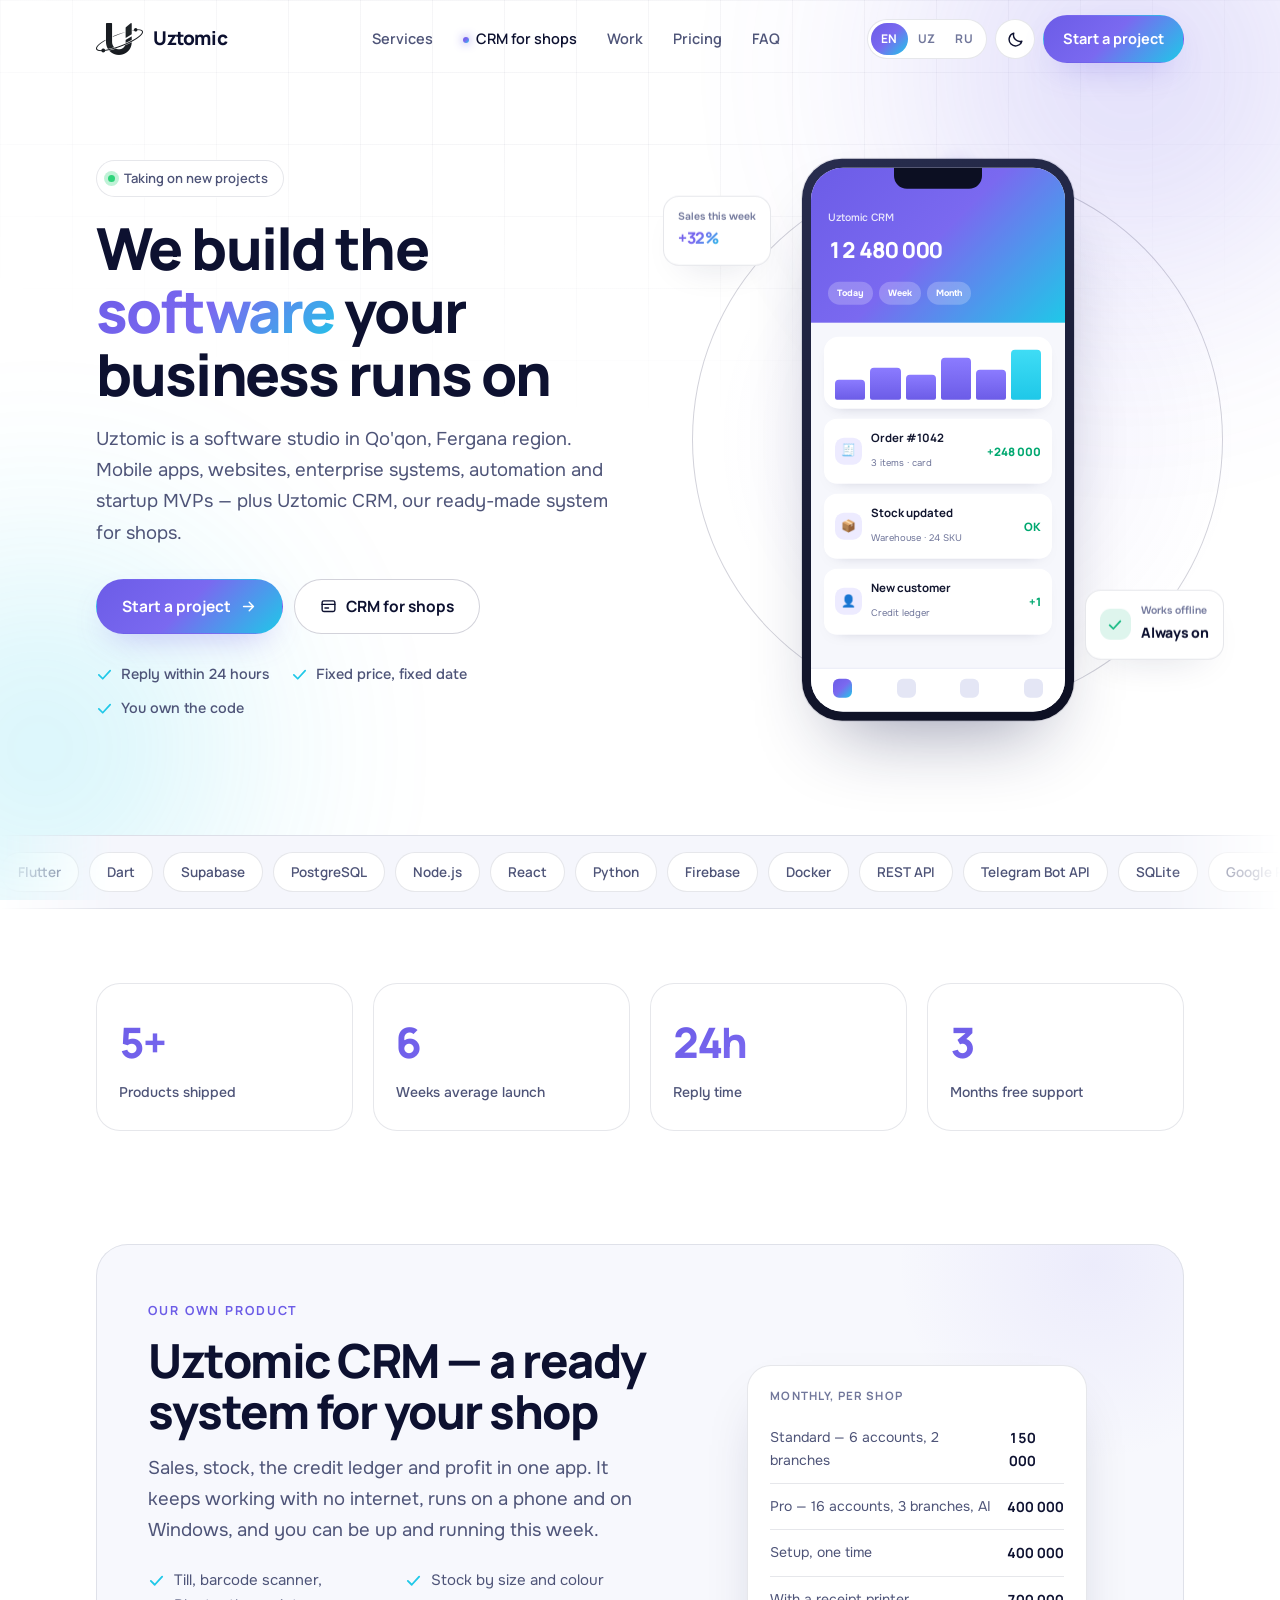
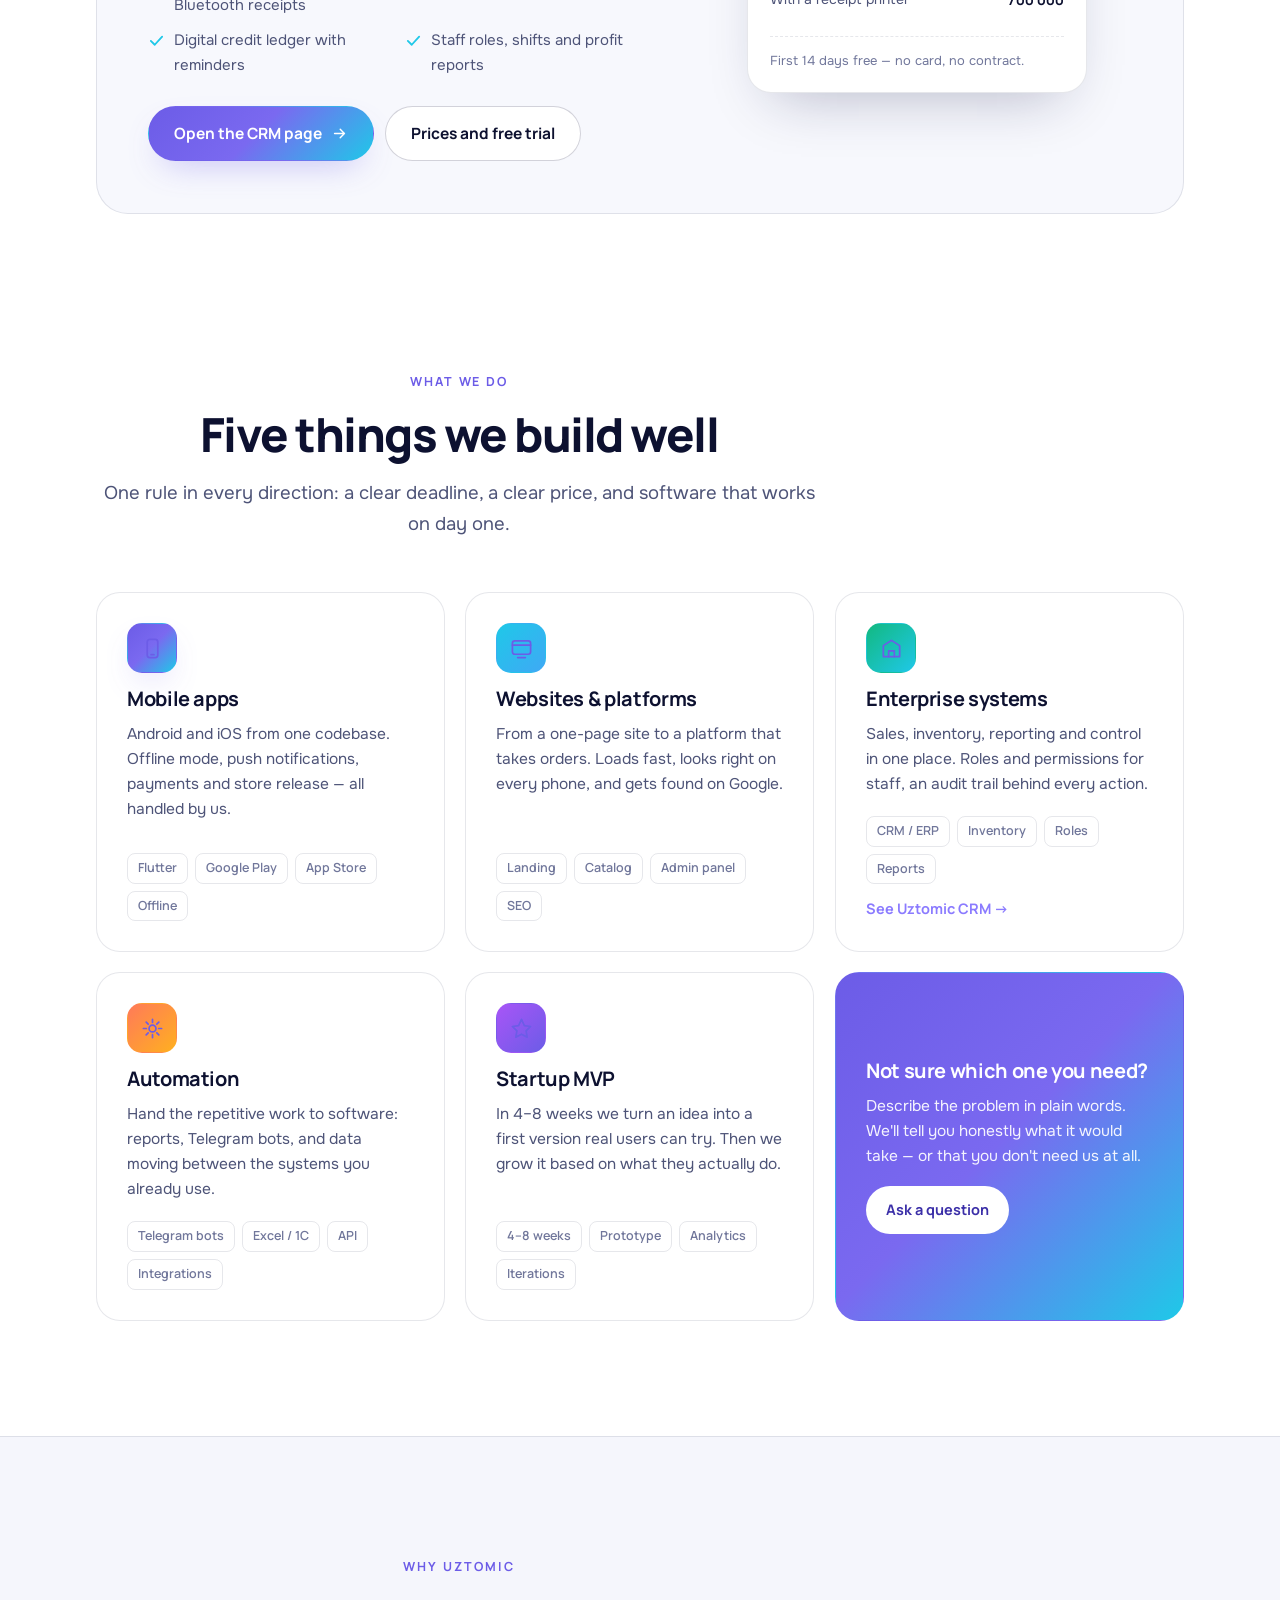
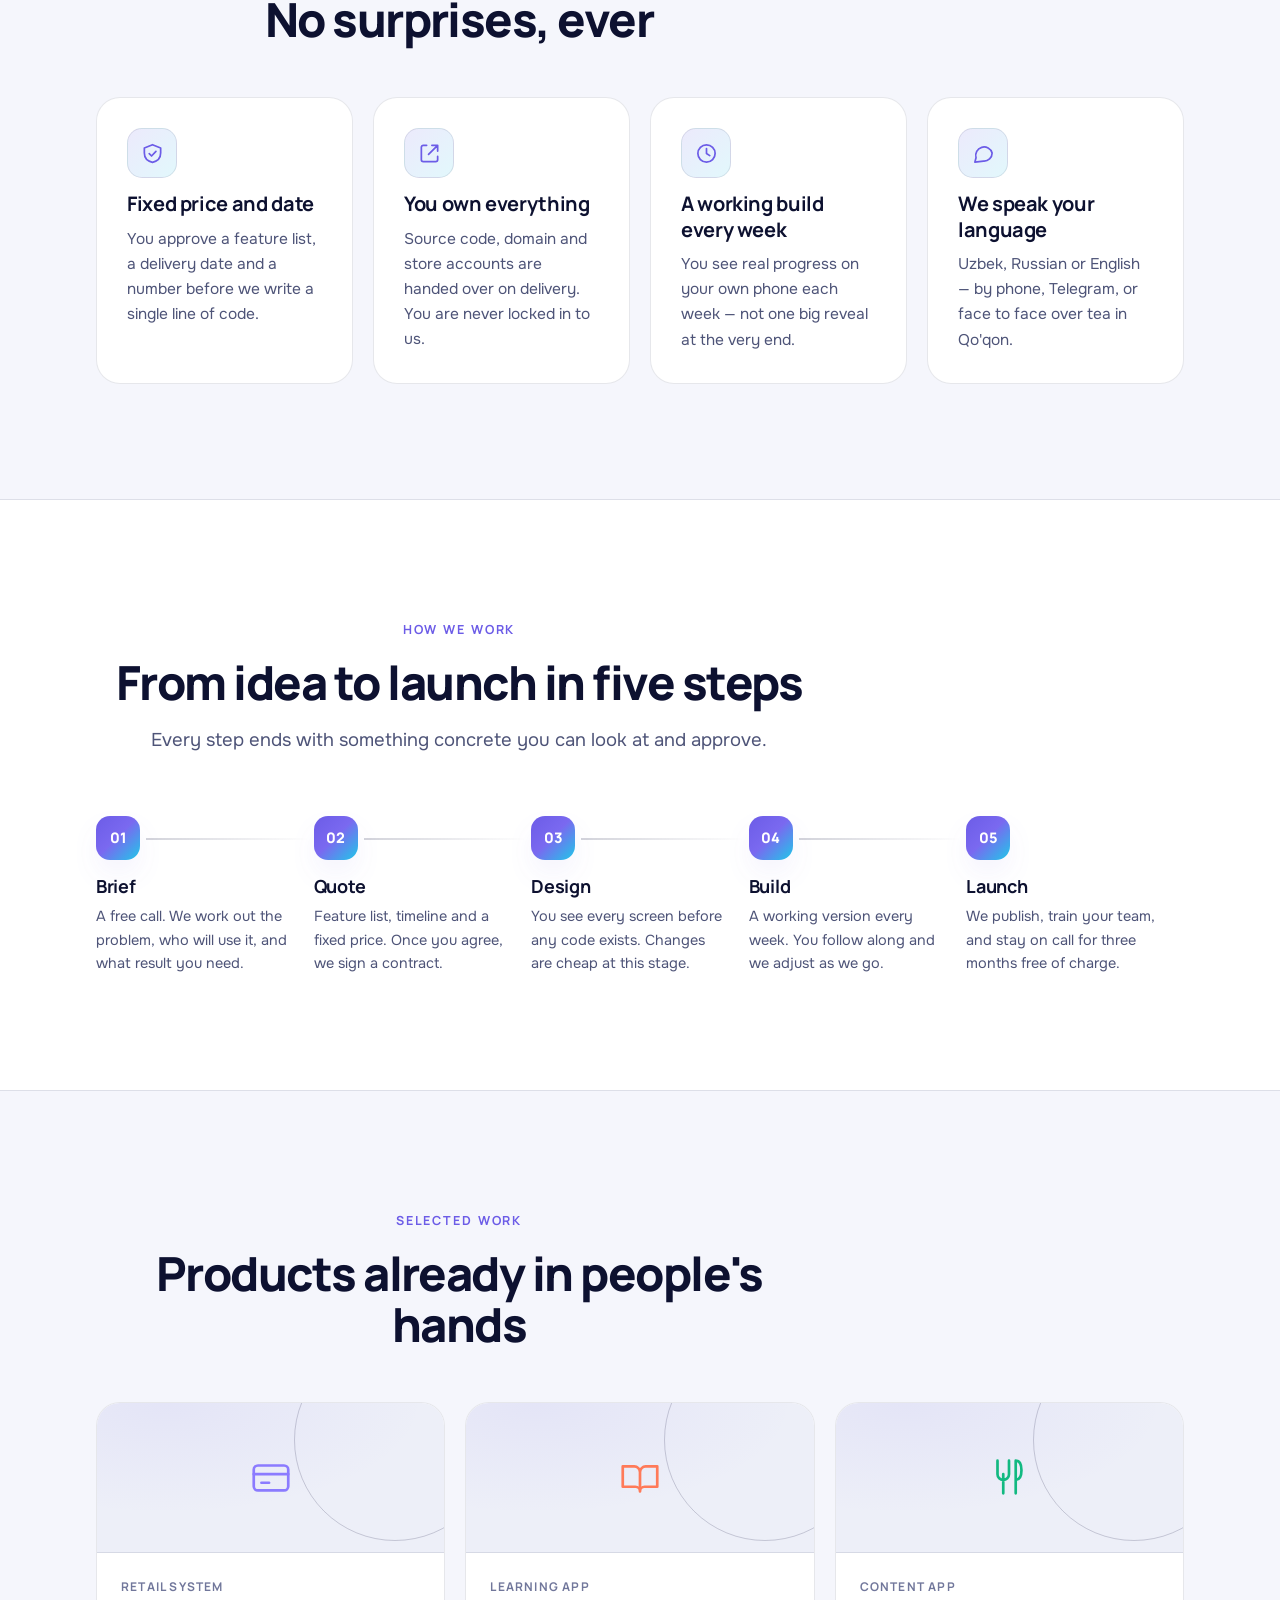
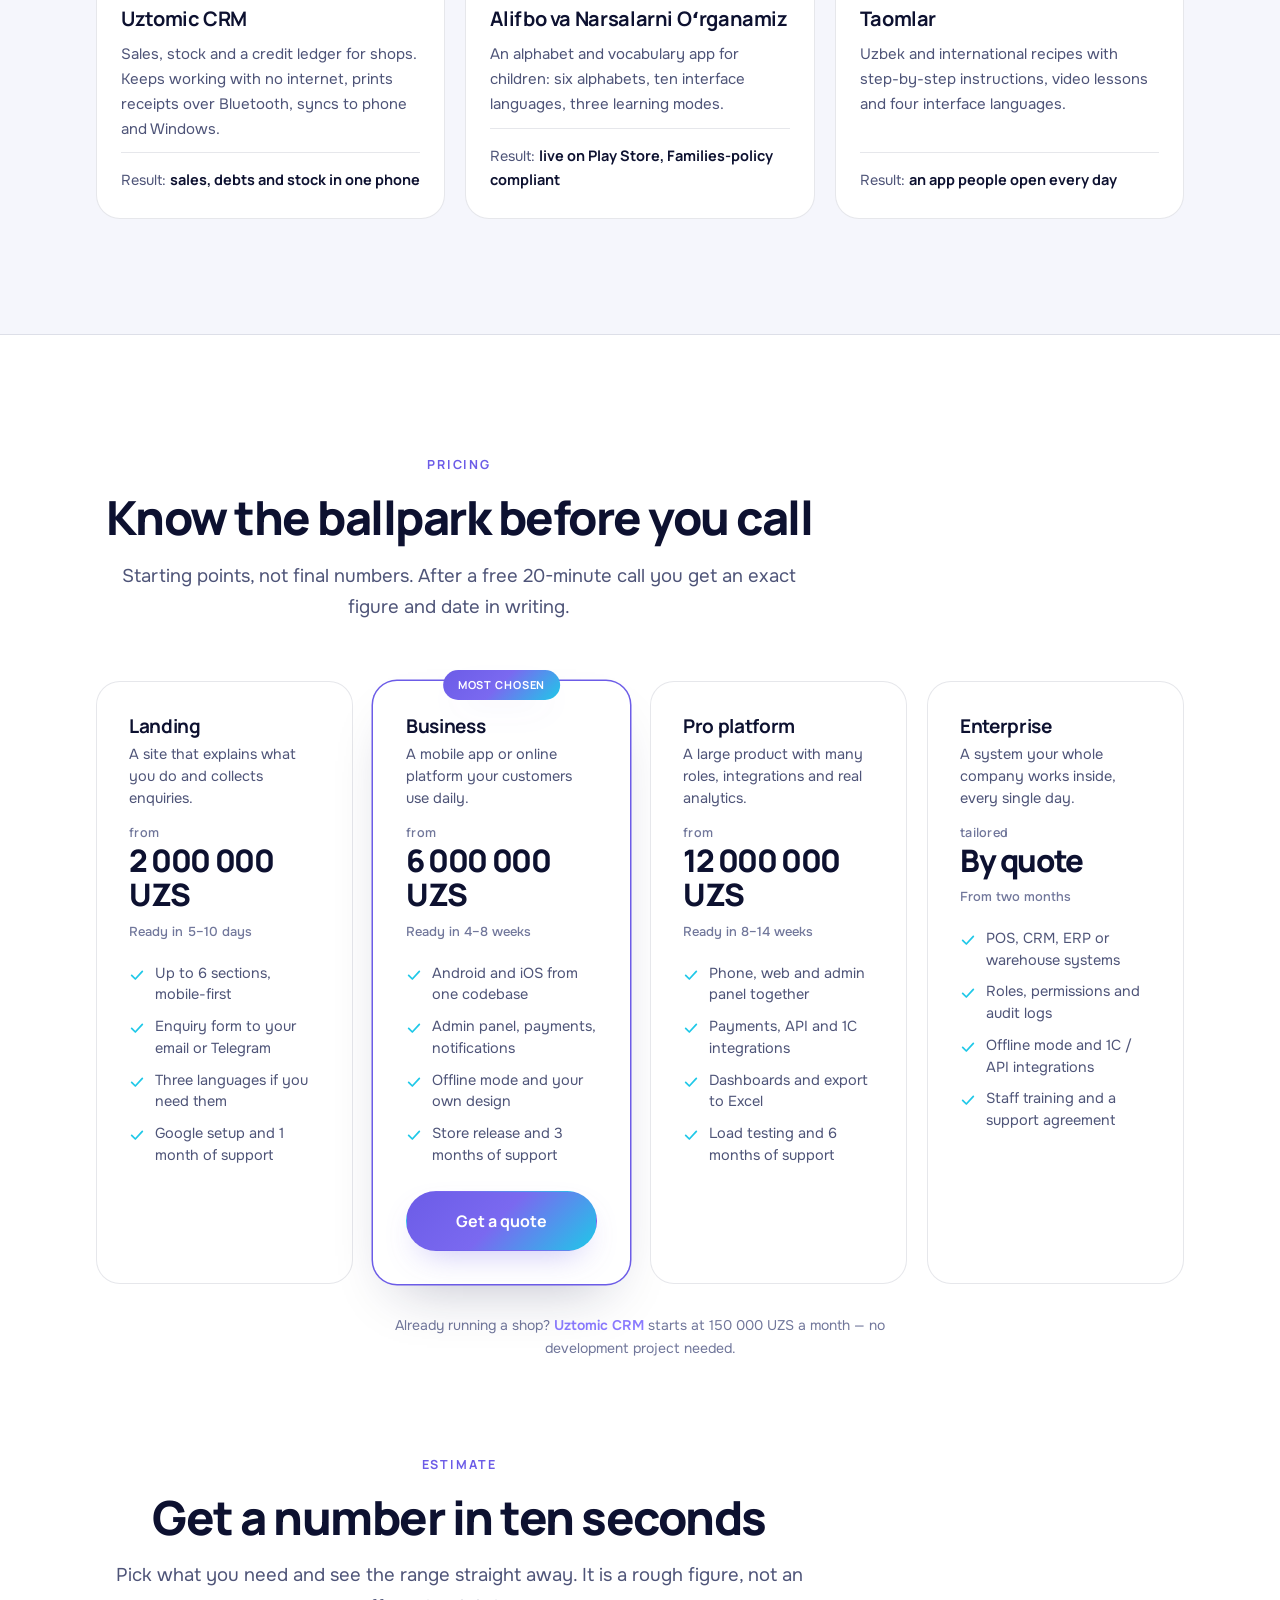
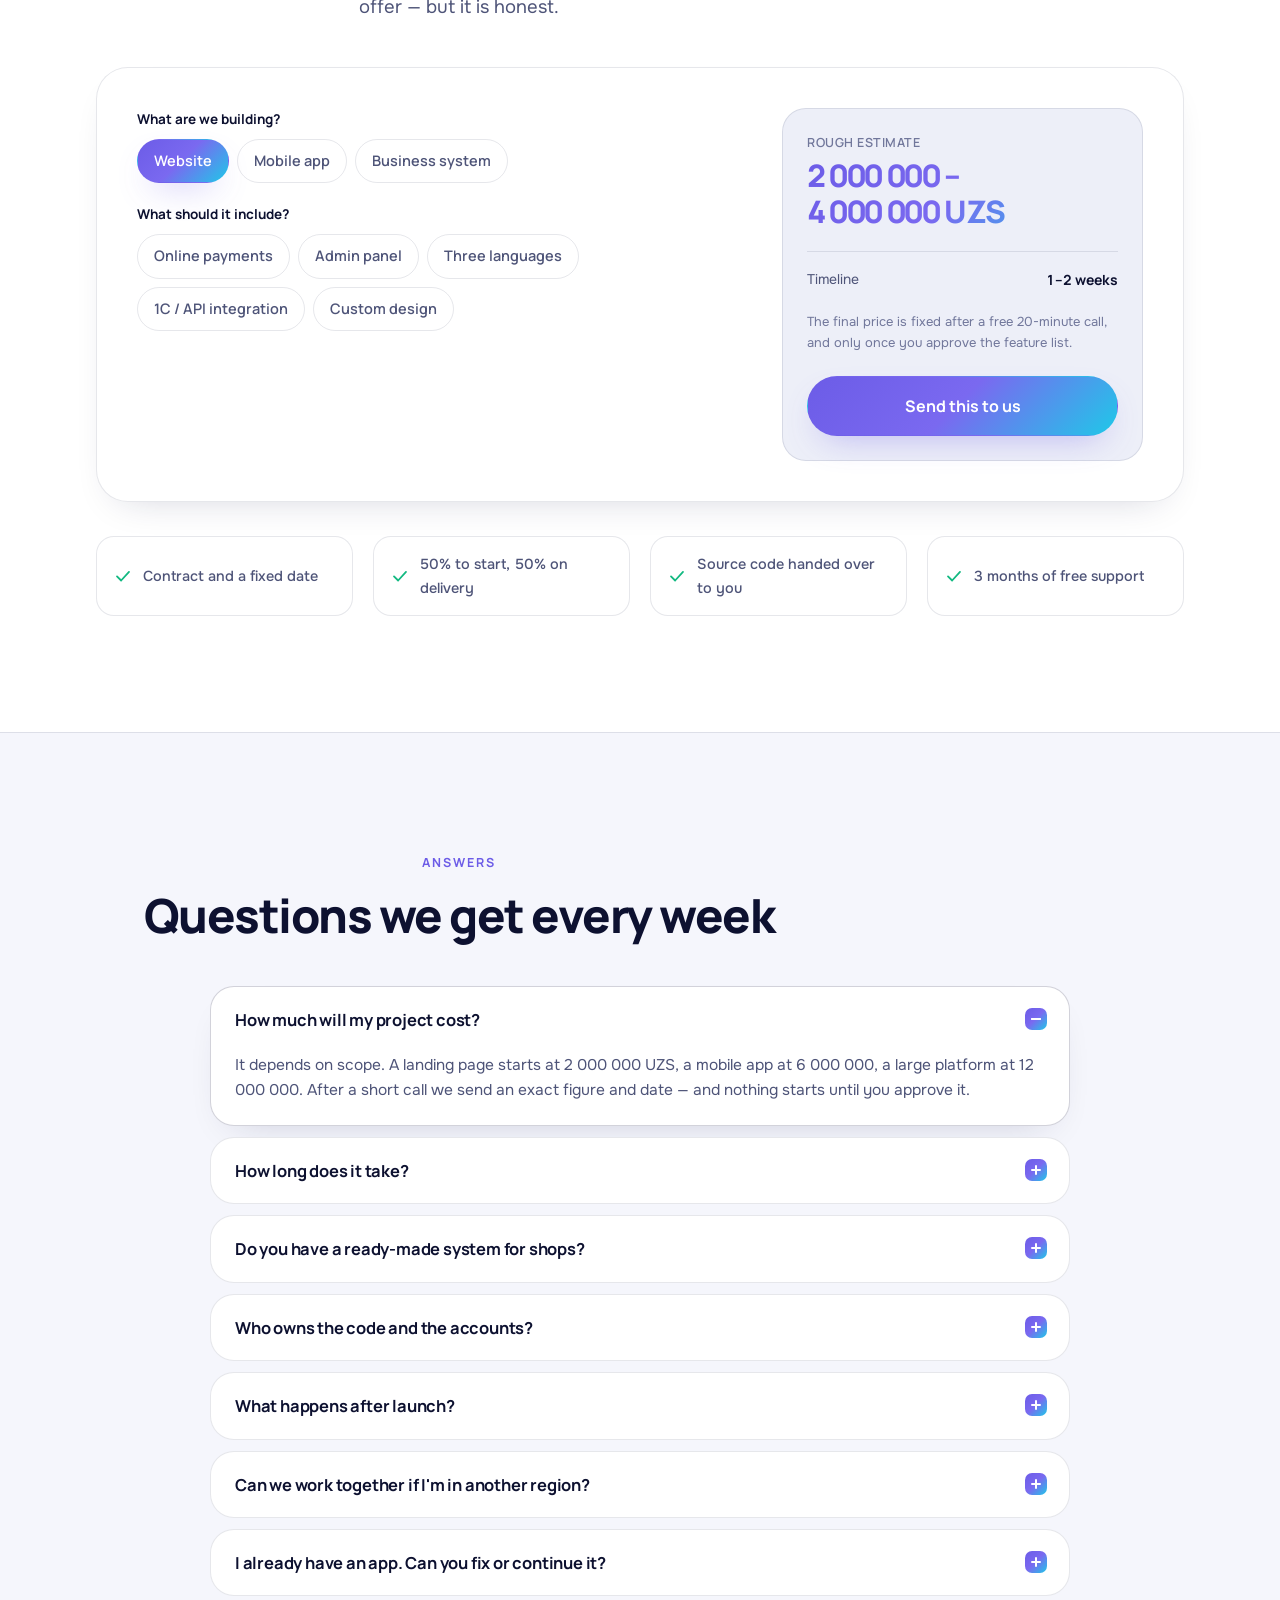
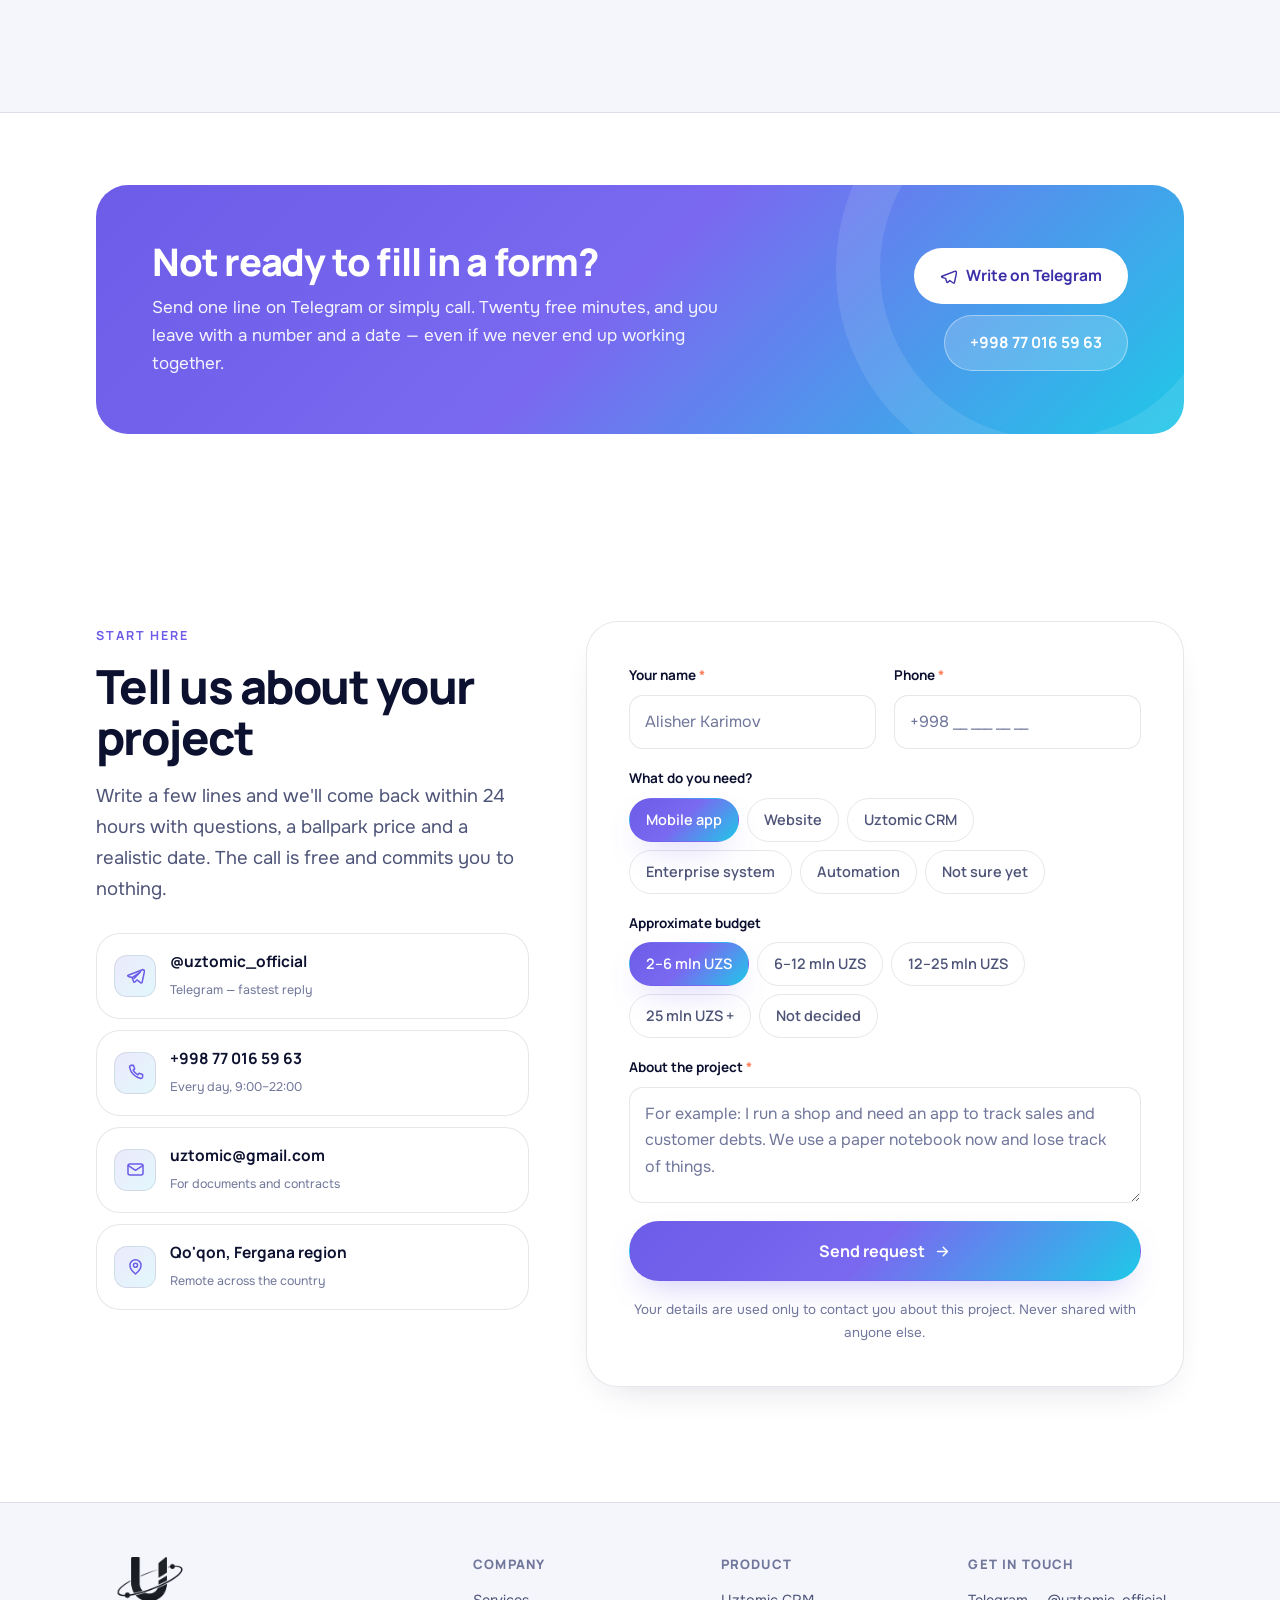
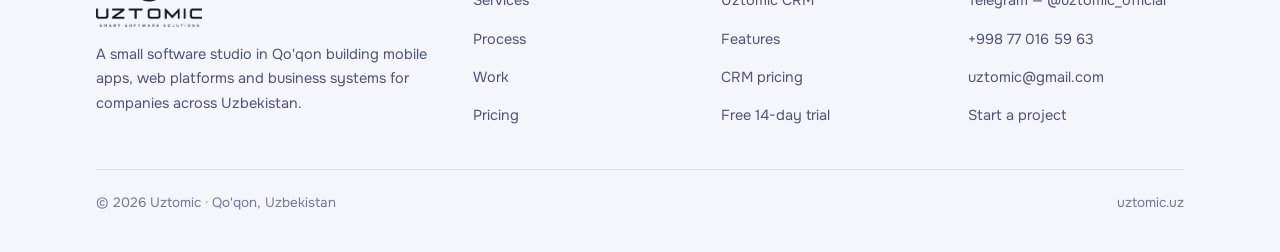
==== commit ad2f99df: "Add Uztomic CRM page, rework the studio page, raise prices The studio already had a finished SaaS pr" ====
--- a/index.html
+++ b/index.html
@@ -10,8 +10,8 @@
   location.replace('https://'+location.host+location.pathname+location.search+location.hash);
 </script>
 <title>Uztomic — Smart Software Solutions | Mobile apps, web platforms & business systems</title>
-<meta name="description" content="Uztomic is a software studio in Qo'qon, Fergana region. We build mobile apps, websites and platforms, enterprise systems, automation and startup MVPs — from first sketch to launch day.">
-<meta name="theme-color" content="#0B0D1A">
+<meta name="description" content="Uztomic is a software studio in Qo'qon, Fergana region. Mobile apps, websites and platforms, enterprise systems, automation and startup MVPs — plus Uztomic CRM, our ready-made system for shops.">
+<meta name="theme-color" content="#0A0C18">
 <link rel="canonical" href="https://uztomic.uz/">
 <link rel="alternate" hreflang="en" href="https://uztomic.uz/">
 <link rel="alternate" hreflang="uz" href="https://uztomic.uz/?lang=uz">
@@ -19,23 +19,25 @@
 <link rel="alternate" hreflang="x-default" href="https://uztomic.uz/">
 
 <link rel="icon" href="/favicon.ico" sizes="32x32">
-<link rel="icon" type="image/png" sizes="16x16" href="assets/favicon-16.png">
-<link rel="icon" type="image/png" sizes="32x32" href="assets/favicon-32.png">
-<link rel="apple-touch-icon" href="assets/apple-touch-icon.png">
-<link rel="manifest" href="site.webmanifest">
+<link rel="icon" type="image/png" sizes="16x16" href="/assets/favicon-16.png">
+<link rel="icon" type="image/png" sizes="32x32" href="/assets/favicon-32.png">
+<link rel="icon" type="image/png" sizes="192x192" href="/assets/icon-192.png">
+<link rel="icon" type="image/png" sizes="640x640" href="/assets/logo.png">
+<link rel="apple-touch-icon" href="/assets/apple-touch-icon.png">
+<link rel="manifest" href="/site.webmanifest">
 
 <meta property="og:type" content="website">
 <meta property="og:site_name" content="Uztomic">
 <meta property="og:url" content="https://uztomic.uz/">
 <meta property="og:title" content="Uztomic — Smart Software Solutions">
-<meta property="og:description" content="Mobile apps, web platforms, enterprise systems and automation. Built in Qo'qon, Uzbekistan.">
+<meta property="og:description" content="Mobile apps, web platforms, enterprise systems and automation. Plus Uztomic CRM for shops. Built in Qo'qon, Uzbekistan.">
 <meta property="og:image" content="https://uztomic.uz/assets/og.jpg">
 <meta property="og:image:width" content="1200">
 <meta property="og:image:height" content="630">
 <meta property="og:image:alt" content="Uztomic — Smart Software Solutions">
 <meta name="twitter:card" content="summary_large_image">
 <meta name="twitter:title" content="Uztomic — Smart Software Solutions">
-<meta name="twitter:description" content="Mobile apps, web platforms, enterprise systems and automation. Built in Qo'qon, Uzbekistan.">
+<meta name="twitter:description" content="Mobile apps, web platforms, enterprise systems and automation. Plus Uztomic CRM for shops.">
 <meta name="twitter:image" content="https://uztomic.uz/assets/og.jpg">
 
 <!-- theme is applied before first paint so the page never flashes the wrong colours -->
@@ -44,449 +46,147 @@
   var t=localStorage.getItem('uztomic-theme');
   if(t!=='dark'&&t!=='light')t=matchMedia('(prefers-color-scheme: light)').matches?'light':'dark';
   document.documentElement.dataset.theme=t;
-  document.querySelector('meta[name=theme-color]').content=t==='dark'?'#0B0D1A':'#FFFFFF';
+  document.querySelector('meta[name=theme-color]').content=t==='dark'?'#0A0C18':'#FFFFFF';
 }catch(e){}})();
 </script>
 
+<!-- brand intro: decides before first paint, and unlocks itself on a timer
+     so the page can never stay locked if ui.js fails to load -->
+<script>
+(function(){try{
+  if(matchMedia('(prefers-reduced-motion: reduce)').matches) return;
+  if(location.hash) return;                       /* deep link: straight to the section */
+  if(sessionStorage.getItem('uztomic-intro')) return;
+  sessionStorage.setItem('uztomic-intro','1');
+  var r=document.documentElement;
+  r.classList.add('intro');
+  setTimeout(function(){ r.classList.remove('intro') },3880);
+}catch(e){}})();
+</script>
+
 <link rel="preconnect" href="https://fonts.googleapis.com">
 <link rel="preconnect" href="https://fonts.gstatic.com" crossorigin>
-<link href="https://fonts.googleapis.com/css2?family=Manrope:wght@400;500;600;700;800&family=Onest:wght@300;400;500;600&display=swap" rel="stylesheet">
+<link href="https://fonts.googleapis.com/css2?family=Manrope:wght@400;500;600;700;800&family=Michroma&family=Onest:wght@300;400;500;600&display=swap" rel="stylesheet">
+<link rel="stylesheet" href="/assets/ui.css">
 
 <script type="application/ld+json">
-{"@context":"https://schema.org","@type":"ProfessionalService","@id":"https://uztomic.uz/#org","name":"Uztomic","alternateName":"Uztomic — Smart Software Solutions","url":"https://uztomic.uz","logo":"https://uztomic.uz/assets/favicon-512.png","image":"https://uztomic.uz/assets/og.jpg","description":"Mobile apps, websites and platforms, enterprise systems, automation, startup MVPs.","telephone":"+998770165963","email":"uztomic@gmail.com","priceRange":"UZS 1000000+","areaServed":{"@type":"Country","name":"Uzbekistan"},"address":{"@type":"PostalAddress","addressLocality":"Qo'qon","addressRegion":"Fergana","addressCountry":"UZ"},"openingHoursSpecification":{"@type":"OpeningHoursSpecification","dayOfWeek":["Monday","Tuesday","Wednesday","Thursday","Friday","Saturday","Sunday"],"opens":"09:00","closes":"22:00"},"sameAs":["https://t.me/uztomic_official"],"knowsLanguage":["en","uz","ru"]}
+{"@context":"https://schema.org","@type":"ProfessionalService","@id":"https://uztomic.uz/#org","name":"Uztomic","alternateName":"Uztomic — Smart Software Solutions","url":"https://uztomic.uz","logo":"https://uztomic.uz/assets/logo.png","image":"https://uztomic.uz/assets/og.jpg","description":"Mobile apps, websites and platforms, enterprise systems, automation, startup MVPs and Uztomic CRM for retail shops.","telephone":"+998770165963","email":"uztomic@gmail.com","priceRange":"UZS 2000000+","areaServed":{"@type":"Country","name":"Uzbekistan"},"address":{"@type":"PostalAddress","addressLocality":"Qo'qon","addressRegion":"Fergana","addressCountry":"UZ"},"openingHoursSpecification":{"@type":"OpeningHoursSpecification","dayOfWeek":["Monday","Tuesday","Wednesday","Thursday","Friday","Saturday","Sunday"],"opens":"09:00","closes":"22:00"},"sameAs":["https://t.me/uztomic_official"],"knowsLanguage":["en","uz","ru"]}
 </script>
 <script type="application/ld+json">
 {"@context":"https://schema.org","@type":"FAQPage","mainEntity":[
-{"@type":"Question","name":"How much will my project cost?","acceptedAnswer":{"@type":"Answer","text":"It depends on scope. A simple site starts at one week of work, a mobile app at four. After a short call we send an exact figure and date — and nothing starts until you approve it."}},
-{"@type":"Question","name":"How long does it take?","acceptedAnswer":{"@type":"Answer","text":"Landing page: 5–10 days. App or MVP: 4–8 weeks. Enterprise system: from two months. The exact date is fixed once the feature list is agreed."}},
+{"@type":"Question","name":"How much will my project cost?","acceptedAnswer":{"@type":"Answer","text":"It depends on scope. A landing page starts at 2 000 000 UZS, a mobile app at 6 000 000, a large platform at 12 000 000. After a short call we send an exact figure and date — and nothing starts until you approve it."}},
+{"@type":"Question","name":"How long does it take?","acceptedAnswer":{"@type":"Answer","text":"Landing page: 5-10 days. App or MVP: 4-8 weeks. Large platform: 8-14 weeks. Enterprise system: from two months. The exact date is fixed once the feature list is agreed."}},
+{"@type":"Question","name":"Do you have a ready-made system for shops?","acceptedAnswer":{"@type":"Answer","text":"Yes - Uztomic CRM. Sales, stock with a size and colour matrix, a digital credit ledger, staff roles and shifts, profit reports and branches. It works offline, runs on phone and Windows, and starts from 150 000 UZS a month with a 14-day free trial."}},
 {"@type":"Question","name":"Who owns the code and the accounts?","acceptedAnswer":{"@type":"Answer","text":"You do. On final payment we hand over the source code, the domain and the store accounts. You can take them to any developer afterwards."}},
-{"@type":"Question","name":"What happens after launch?","acceptedAnswer":{"@type":"Answer","text":"Three months of free support: we fix bugs and answer questions. After that you can take a monthly maintenance agreement, or not — your call."}},
-{"@type":"Question","name":"Can we work together if I'm in another region?","acceptedAnswer":{"@type":"Answer","text":"Yes. We work remotely across Uzbekistan and with clients abroad over Telegram, phone and video. You're welcome to visit us in Qo'qon too."}},
-{"@type":"Question","name":"I already have an app. Can you fix or continue it?","acceptedAnswer":{"@type":"Answer","text":"Often yes. Send us the code or store link and we'll review it, tell you honestly what shape it's in, and quote for the work."}}]}
+{"@type":"Question","name":"What happens after launch?","acceptedAnswer":{"@type":"Answer","text":"Three months of free support: we fix bugs and answer questions. After that you can take a monthly maintenance agreement, or not - your call."}},
+{"@type":"Question","name":"Can we work together if I am in another region?","acceptedAnswer":{"@type":"Answer","text":"Yes. We work remotely across Uzbekistan and with clients abroad over Telegram, phone and video. You are welcome to visit us in Qo'qon too."}},
+{"@type":"Question","name":"I already have an app. Can you fix or continue it?","acceptedAnswer":{"@type":"Answer","text":"Often yes. Send us the code or store link and we will review it, tell you honestly what shape it is in, and quote for the work."}}]}
 </script>
 
 <style>
-/* ═══════════ TOKENS ═══════════ */
-:root{
-  --violet:#6C5CE7; --violet-2:#8B7BFF; --cyan:#1FC8E8; --coral:#FF7A59; --gold:#FFB020;
-  --grad:linear-gradient(135deg,#6C5CE7 0%,#7B6BF0 45%,#1FC8E8 100%);
-  --grad-soft:linear-gradient(135deg,rgba(108,92,231,.14),rgba(31,200,232,.14));
-  --display:'Manrope',system-ui,sans-serif;
-  --body:'Onest','Manrope',system-ui,-apple-system,'Segoe UI',sans-serif;
-  --r-sm:14px; --r:20px; --r-lg:28px; --r-xl:36px;
-  --pad:clamp(20px,5vw,56px); --maxw:1220px;
-  --ease:cubic-bezier(.22,.68,.24,1);
-}
-html[data-theme="dark"]{
-  --bg:#0B0D1A; --bg-2:#101332; --bg-3:#151935;
-  --card:rgba(255,255,255,.045); --card-solid:#141834; --stroke:rgba(255,255,255,.09);
-  --stroke-2:rgba(255,255,255,.16);
-  --text:#EEF0FA; --text-2:#A7ADCC; --text-3:#7B82A6;
-  --shadow:0 24px 60px -28px rgba(0,0,0,.85);
-  --shadow-lift:0 30px 70px -30px rgba(0,0,0,.9);
-  --glow:0 18px 46px -16px rgba(108,92,231,.6);
-  --blob:.55; --hero-tint:rgba(108,92,231,.16);
-}
-html[data-theme="light"]{
-  --bg:#FFFFFF; --bg-2:#F4F5FC; --bg-3:#EDEFF9;
-  --card:#FFFFFF; --card-solid:#FFFFFF; --stroke:rgba(16,20,60,.10);
-  --stroke-2:rgba(16,20,60,.20);
-  --text:#0E1233; --text-2:#565C82; --text-3:#7A80A3;
-  --shadow:0 18px 44px -22px rgba(20,24,70,.22);
-  --shadow-lift:0 28px 60px -26px rgba(20,24,70,.28);
-  --glow:0 16px 40px -14px rgba(108,92,231,.45);
-  --blob:.4; --hero-tint:rgba(108,92,231,.1);
-}
-*{box-sizing:border-box}
-/* the decorative rings and blobs are wider than a phone screen on purpose;
-   `clip` contains them without turning the page into a scroll container
-   (which would break the sticky header). `hidden` is the fallback. */
-html{scroll-behavior:smooth;scroll-padding-top:88px;overflow-x:hidden;overflow-x:clip}
-body{margin:0;background:var(--bg);color:var(--text);font-family:var(--body);font-size:17px;
-  line-height:1.65;-webkit-font-smoothing:antialiased;overflow-x:hidden;overflow-x:clip;
-  transition:background .4s var(--ease),color .4s var(--ease)}
-img{max-width:100%;display:block}
-a{color:inherit;text-decoration:none}
-button,input,textarea{font:inherit;color:inherit}
-::selection{background:var(--violet);color:#fff}
-:focus-visible{outline:2px solid var(--violet-2);outline-offset:3px;border-radius:6px}
-
-/* ═══════════ ATMOSPHERE ═══════════ */
-.blobs{position:fixed;inset:0;z-index:0;pointer-events:none;overflow:hidden;opacity:var(--blob)}
-.blob{position:absolute;border-radius:50%;filter:blur(90px)}
-.blob--1{width:640px;height:640px;top:-240px;right:-160px;background:radial-gradient(circle,#6C5CE7,transparent 68%)}
-.blob--2{width:520px;height:520px;top:24%;left:-220px;background:radial-gradient(circle,#1FC8E8,transparent 68%);animation:drift 22s ease-in-out infinite}
-.blob--3{width:560px;height:560px;bottom:6%;right:-200px;background:radial-gradient(circle,#FF7A59,transparent 70%);opacity:.5;animation:drift 28s ease-in-out infinite reverse}
-@keyframes drift{50%{transform:translate(60px,-50px) scale(1.12)}}
-
-/* ═══════════ TYPE ═══════════ */
-h1,h2,h3,h4{font-family:var(--display);font-weight:800;letter-spacing:-.03em;line-height:1.1;margin:0}
-h1{font-size:clamp(36px,5.6vw,68px)}
-h2{font-size:clamp(29px,4.2vw,48px)}
-h3{font-size:20px;font-weight:700;letter-spacing:-.015em}
-p{margin:0 0 16px}
-.grad{background:var(--grad);-webkit-background-clip:text;background-clip:text;color:transparent}
-.lede{color:var(--text-2);font-size:clamp(16px,1.9vw,19px);max-width:60ch;line-height:1.65}
-.wrap{max-width:var(--maxw);margin:0 auto;padding-inline:var(--pad);position:relative;z-index:1}
-section{padding-block:clamp(70px,9vw,124px);position:relative;z-index:1}
-.center{text-align:center}
-.center .lede{margin-inline:auto}
-.pill{display:inline-flex;align-items:center;gap:9px;padding:7px 15px 7px 11px;border-radius:999px;
-  background:var(--card);border:1px solid var(--stroke);font-size:13px;font-weight:600;
-  color:var(--text-2);font-family:var(--display);letter-spacing:.01em;backdrop-filter:blur(8px)}
-.pill i{width:7px;height:7px;border-radius:50%;background:#2ED47A;position:relative;flex:none}
-.pill i::after{content:"";position:absolute;inset:-4px;border-radius:50%;background:#2ED47A;opacity:.3;animation:ping 2s ease-out infinite}
-@keyframes ping{70%,100%{transform:scale(2.1);opacity:0}}
-.tag{display:inline-block;font-family:var(--display);font-size:12.5px;font-weight:700;letter-spacing:.14em;
-  text-transform:uppercase;background:var(--grad);-webkit-background-clip:text;background-clip:text;color:transparent;margin-bottom:16px}
-
-/* ═══════════ BUTTONS ═══════════ */
-.btn{display:inline-flex;align-items:center;justify-content:center;gap:9px;padding:14px 26px;border-radius:999px;
-  font-family:var(--display);font-size:15.5px;font-weight:700;border:1px solid transparent;cursor:pointer;
-  transition:transform .25s var(--ease),box-shadow .25s var(--ease),background .25s,border-color .25s,color .25s;
-  white-space:nowrap;text-align:center}
-.btn svg{width:17px;height:17px;stroke:currentColor;fill:none;stroke-width:2;stroke-linecap:round;stroke-linejoin:round}
-.btn--p{background:var(--grad);color:#fff;box-shadow:var(--glow)}
-.btn--p:hover{transform:translateY(-2px);box-shadow:0 26px 54px -18px rgba(108,92,231,.7)}
-.btn--g{background:var(--card);border-color:var(--stroke-2);color:var(--text);backdrop-filter:blur(8px)}
-.btn--g:hover{border-color:var(--violet-2);color:var(--violet-2);transform:translateY(-2px)}
-.btn--sm{padding:11px 20px;font-size:14.5px}
-.btn--wide{width:100%;padding:17px 26px;font-size:16.5px}
-
-/* ═══════════ PROGRESS + HEADER ═══════════ */
-#bar{position:fixed;top:0;left:0;height:3px;width:0;background:var(--grad);z-index:200;transition:width .1s linear}
-header{position:sticky;top:0;z-index:150;transition:background .35s,box-shadow .35s,border-color .35s;
-  border-bottom:1px solid transparent}
-header.stuck,header.menu{background:color-mix(in srgb,var(--bg) 82%,transparent);backdrop-filter:blur(18px) saturate(1.4);
-  border-bottom-color:var(--stroke);box-shadow:0 8px 30px -22px rgba(0,0,0,.5)}
-header.menu{background:var(--bg)}
-#burger .cl{display:none}
-header.menu #burger .cl{display:block}
-header.menu #burger .op{display:none}
-.nav{max-width:var(--maxw);margin:0 auto;padding:14px var(--pad);display:flex;align-items:center;gap:14px}
-.logo{display:flex;align-items:center;gap:10px;margin-right:auto;flex:none}
-.logo img{height:32px;width:auto}
-.logo b{font-family:var(--display);font-weight:800;font-size:19px;letter-spacing:-.02em}
-.links{display:none;gap:4px;margin-inline:auto}
-.links a{padding:9px 14px;border-radius:999px;font-family:var(--display);font-size:14.5px;font-weight:600;
-  color:var(--text-2);transition:.22s}
-.links a:hover{color:var(--text);background:var(--card)}
-.links a.here{color:var(--text);background:var(--grad-soft)}
-@media(min-width:1080px){.links{display:flex}}
-.tools{display:flex;align-items:center;gap:8px;flex:none}
-.seg{display:flex;padding:3px;border-radius:999px;background:var(--card);border:1px solid var(--stroke)}
-.seg button{background:none;border:0;padding:6px 10px;border-radius:999px;font-family:var(--display);font-size:12px;
-  font-weight:700;letter-spacing:.03em;color:var(--text-3);cursor:pointer;transition:.22s}
-.seg button.on{background:var(--grad);color:#fff}
-.seg button:not(.on):hover{color:var(--text)}
-.icobtn{width:40px;height:40px;border-radius:999px;background:var(--card);border:1px solid var(--stroke);
-  display:grid;place-items:center;cursor:pointer;transition:.22s;flex:none}
-.icobtn:hover{border-color:var(--violet-2);transform:translateY(-1px)}
-.icobtn svg{width:19px;height:19px;stroke:var(--text);fill:none;stroke-width:1.8;stroke-linecap:round;stroke-linejoin:round}
-html[data-theme="dark"] .sun{display:block}html[data-theme="dark"] .moon{display:none}
-html[data-theme="light"] .sun{display:none}html[data-theme="light"] .moon{display:block}
-.nav .btn{display:none}
-@media(min-width:640px){.nav .btn{display:inline-flex}}
-#burger{display:grid}
-@media(min-width:1080px){#burger{display:none}}
-.drawer{position:fixed;inset:0;z-index:120;background:color-mix(in srgb,var(--bg) 96%,transparent);
-  backdrop-filter:blur(20px);padding:96px var(--pad) 40px;display:flex;flex-direction:column;gap:6px;
-  opacity:0;pointer-events:none;transform:translateY(-12px);transition:.3s var(--ease)}
-.drawer.open{opacity:1;pointer-events:auto;transform:none}
-.drawer a{padding:16px 4px;font-family:var(--display);font-size:23px;font-weight:700;border-bottom:1px solid var(--stroke)}
-.drawer .btn{margin-top:24px}
-
-@media(max-width:440px){
-  .nav{gap:7px;padding-inline:14px}
-  .logo{gap:8px}.logo b{font-size:17px}.logo img{height:27px}
-  .seg{padding:2px}.seg button{padding:6px 8px;font-size:11px}
-  .icobtn{width:37px;height:37px}.icobtn svg{width:17px;height:17px}
-}
-
-/* ═══════════ HERO ═══════════ */
-.hero{padding-top:clamp(30px,5vw,60px);padding-bottom:clamp(50px,7vw,90px)}
-.hero__g{display:grid;gap:clamp(44px,6vw,64px);align-items:center}
-@media(min-width:1000px){.hero__g{grid-template-columns:1.02fr .98fr}}
-.hero h1{margin:22px 0 0;font-size:clamp(34px,4.9vw,59px);max-width:15ch}
-.hero .lede{margin-top:20px}
-.hero__cta{display:flex;flex-wrap:wrap;gap:12px;margin-top:32px}
-.ticks{display:flex;flex-wrap:wrap;gap:10px 22px;margin:30px 0 0;padding:0;list-style:none}
+/* ── pieces used only by this page ── */
+.hero{padding-top:clamp(26px,4.4vw,56px);padding-bottom:clamp(52px,7vw,92px)}
+.hero__g{display:grid;gap:clamp(40px,6vw,64px);align-items:center}
+@media(min-width:1000px){.hero__g{grid-template-columns:1.04fr .96fr}}
+.hero h1{margin:20px 0 0;font-size:clamp(35px,4.8vw,58px);max-width:15ch}
+.hero .lede{margin-top:19px}
+.hero__cta{display:flex;flex-wrap:wrap;gap:11px;margin-top:30px}
+.ticks{display:flex;flex-wrap:wrap;gap:10px 22px;margin:28px 0 0;padding:0;list-style:none}
 .ticks li{display:flex;align-items:center;gap:8px;font-size:14.5px;color:var(--text-2);font-weight:500}
-.ticks svg{width:17px;height:17px;flex:none;stroke:var(--cyan);fill:none;stroke-width:2.4;stroke-linecap:round;stroke-linejoin:round}
-
-/* device mockup */
-.stage{position:relative;display:grid;place-items:center;padding:26px 0}
-.stage__ring{position:absolute;inset:0;margin:auto;width:min(112%,556px);height:min(112%,556px);border-radius:50%;
-  border:1.5px solid var(--stroke-2);animation:spin 40s linear infinite}
-.stage__ring::before,.stage__ring::after{content:"";position:absolute;width:12px;height:12px;border-radius:50%;
-  background:var(--grad);box-shadow:0 0 22px rgba(108,92,231,.9)}
-.stage__ring::before{top:-6px;left:calc(50% - 6px)}
-.stage__ring::after{bottom:-6px;left:calc(50% - 6px);background:var(--cyan);box-shadow:0 0 22px rgba(31,200,232,.9)}
-.stage__ring--b{width:min(94%,468px);height:min(94%,468px);animation-duration:26s;animation-direction:reverse;border-style:dashed;opacity:.55}
-.stage__glow{position:absolute;inset:0;margin:auto;width:min(116%,580px);height:min(116%,580px);border-radius:50%;
-  background:radial-gradient(circle,var(--hero-tint),transparent 66%)}
-@keyframes spin{to{transform:rotate(360deg)}}
-
-.phone{position:relative;width:min(74vw,278px);aspect-ratio:9/18.6;border-radius:42px;padding:9px;
-  background:linear-gradient(160deg,#2A2F52,#0D1024);box-shadow:0 40px 90px -30px rgba(8,10,30,.75),0 0 0 1px rgba(255,255,255,.08);
-  animation:float 7s ease-in-out infinite;z-index:2}
-html[data-theme="light"] .phone{box-shadow:0 40px 80px -34px rgba(20,24,70,.5),0 0 0 1px rgba(16,20,60,.1)}
-@keyframes float{50%{transform:translateY(-14px)}}
-.phone__notch{position:absolute;top:9px;left:50%;transform:translateX(-50%);width:92px;height:22px;
-  background:#0D1024;border-radius:0 0 14px 14px;z-index:3}
-.screen{height:100%;border-radius:34px;background:#F7F8FD;overflow:hidden;display:flex;flex-direction:column;color:#141735}
-.scr__top{background:linear-gradient(135deg,#6C5CE7,#1FC8E8);padding:34px 18px 20px;color:#fff}
-.scr__top small{font-size:10.5px;opacity:.85;font-weight:500}
-.scr__top b{display:block;font-family:var(--display);font-size:23px;font-weight:800;letter-spacing:-.02em;margin-top:2px}
-.scr__chips{display:flex;gap:6px;margin-top:14px}
-.scr__chips span{font-size:9px;font-weight:700;padding:4px 9px;border-radius:999px;background:rgba(255,255,255,.22)}
-.scr__body{padding:16px 14px;display:flex;flex-direction:column;gap:12px;flex:1}
-.scr__chart{display:flex;align-items:flex-end;gap:6px;height:74px;padding:12px 12px 10px;background:#fff;
-  border-radius:16px;box-shadow:0 6px 18px -12px rgba(20,24,70,.4)}
-.scr__chart i{flex:1;border-radius:5px 5px 2px 2px;background:linear-gradient(180deg,#8B7BFF,#6C5CE7);
-  animation:grow 3.4s ease-in-out infinite}
-.scr__chart i:nth-child(2){animation-delay:.2s}.scr__chart i:nth-child(3){animation-delay:.4s}
-.scr__chart i:nth-child(4){animation-delay:.6s}.scr__chart i:nth-child(5){animation-delay:.8s}
-.scr__chart i:nth-child(6){background:linear-gradient(180deg,#3FDCF5,#1FC8E8);animation-delay:1s}
-@keyframes grow{0%,100%{opacity:.85}50%{opacity:1}}
-.scr__row{display:flex;align-items:center;gap:10px;background:#fff;border-radius:14px;padding:10px 12px;
-  box-shadow:0 6px 18px -14px rgba(20,24,70,.5)}
-.scr__row u{width:28px;height:28px;border-radius:9px;background:#EDEBFF;flex:none;display:grid;place-items:center;
-  font-size:12px;text-decoration:none}
-.scr__row div{flex:1;min-width:0}
-.scr__row b{display:block;font-size:11.5px;font-weight:700;font-family:var(--display)}
-.scr__row small{font-size:9.5px;color:#7A80A3}
-.scr__row em{font-style:normal;font-size:11.5px;font-weight:800;font-family:var(--display);color:#00A870}
-.scr__nav{margin-top:auto;display:flex;justify-content:space-around;padding:11px 0 15px;background:#fff;
-  border-top:1px solid #EDEFF9}
-.scr__nav s{width:20px;height:20px;border-radius:7px;background:#E4E6F5;text-decoration:none}
-.scr__nav s:first-child{background:var(--grad)}
-
-.chip-card{position:absolute;background:var(--card-solid);border:1px solid var(--stroke);border-radius:18px;
-  padding:12px 15px;box-shadow:var(--shadow);z-index:3;backdrop-filter:blur(12px);animation:float 6s ease-in-out infinite}
-html[data-theme="dark"] .chip-card{background:rgba(20,24,52,.86)}
-.chip-card small{display:block;font-size:10.5px;color:var(--text-3);font-weight:600}
-.chip-card b{font-family:var(--display);font-size:17px;font-weight:800;letter-spacing:-.02em}
-.chip-card--a{top:11%;left:-6%;animation-delay:.6s}
-.chip-card--b{bottom:15%;right:-8%;animation-delay:1.4s;display:flex;align-items:center;gap:10px}
-.chip-card--b u{width:32px;height:32px;border-radius:11px;background:rgba(46,212,122,.14);display:grid;place-items:center;text-decoration:none}
-.chip-card--b svg{width:16px;height:16px;stroke:#2ED47A;fill:none;stroke-width:2.6;stroke-linecap:round;stroke-linejoin:round}
-@media(max-width:520px){.chip-card--a{left:-2%}.chip-card--b{right:-2%}}
-
-/* ═══════════ MARQUEE ═══════════ */
-.strip{border-block:1px solid var(--stroke);background:var(--card);overflow:hidden;padding-block:18px;position:relative;z-index:1}
-.strip__t{display:flex;gap:12px;width:max-content;animation:slide 42s linear infinite}
-.strip__t span{font-family:var(--display);font-size:13.5px;font-weight:600;color:var(--text-2);
-  padding:8px 18px;border-radius:999px;border:1px solid var(--stroke);background:var(--bg);white-space:nowrap}
-.strip:hover .strip__t{animation-play-state:paused}
-@keyframes slide{to{transform:translateX(-50%)}}
-
-/* ═══════════ STATS ═══════════ */
-.stats{display:grid;grid-template-columns:repeat(2,1fr);gap:14px}
-@media(min-width:820px){.stats{grid-template-columns:repeat(4,1fr)}}
-.stat{background:var(--card);border:1px solid var(--stroke);border-radius:var(--r);padding:26px 22px;
-  backdrop-filter:blur(10px);transition:.3s var(--ease)}
-.stat:hover{transform:translateY(-4px);border-color:var(--stroke-2);box-shadow:var(--shadow)}
-.stat b{display:block;font-family:var(--display);font-size:clamp(30px,4.4vw,42px);font-weight:800;
-  letter-spacing:-.04em;background:var(--grad);-webkit-background-clip:text;background-clip:text;color:transparent}
-.stat span{font-size:14px;color:var(--text-2);font-weight:500}
-
-/* ═══════════ CARDS GRID ═══════════ */
-.grid{display:grid;gap:18px;margin-top:52px}
-@media(min-width:700px){.grid{grid-template-columns:repeat(2,1fr)}}
-@media(min-width:1040px){.grid--3{grid-template-columns:repeat(3,1fr)}}
-.crd{background:var(--card);border:1px solid var(--stroke);border-radius:var(--r-lg);padding:clamp(24px,3vw,34px);
-  display:flex;flex-direction:column;gap:14px;backdrop-filter:blur(10px);position:relative;overflow:hidden;
-  transition:transform .35s var(--ease),box-shadow .35s var(--ease),border-color .35s}
-.crd::after{content:"";position:absolute;inset:0;border-radius:inherit;opacity:0;transition:opacity .35s;
-  background:var(--grad-soft);pointer-events:none}
-.crd:hover{transform:translateY(-6px);box-shadow:var(--shadow-lift);border-color:var(--stroke-2)}
-.crd:hover::after{opacity:1}
-.crd>*{position:relative;z-index:1}
-.ico{width:54px;height:54px;border-radius:17px;display:grid;place-items:center;flex:none;
-  background:var(--grad);box-shadow:var(--glow)}
-.ico svg{width:25px;height:25px;stroke:#fff;fill:none;stroke-width:1.9;stroke-linecap:round;stroke-linejoin:round}
-.ico--c{background:linear-gradient(135deg,#1FC8E8,#3FA9F5)}
-.ico--o{background:linear-gradient(135deg,#FF7A59,#FFB020)}
-.ico--g{background:linear-gradient(135deg,#12B981,#1FC8E8)}
-.ico--p{background:linear-gradient(135deg,#A855F7,#6C5CE7)}
-.crd p{color:var(--text-2);font-size:15.5px;margin:0;line-height:1.62}
-.crd__tags{display:flex;flex-wrap:wrap;gap:7px;margin-top:auto;padding-top:6px;list-style:none;padding-inline:0;margin-bottom:0}
-.crd__tags li{font-size:12.5px;font-weight:600;font-family:var(--display);color:var(--text-3);
-  border:1px solid var(--stroke);border-radius:8px;padding:4px 10px}
-.crd--cta{background:var(--grad);border-color:transparent;justify-content:center;color:#fff}
-.crd--cta::after{display:none}
-.crd--cta h3,.crd--cta p{color:#fff}
-.crd--cta p{opacity:.9}
-.crd--cta .btn{background:#fff;color:#3B2FA8;align-self:flex-start;margin-top:6px}
-.crd--cta .btn:hover{background:#fff;transform:translateY(-2px)}
-
-/* ═══════════ PROCESS ═══════════ */
-.flow{margin-top:56px;display:grid;gap:16px}
-@media(min-width:900px){.flow{grid-template-columns:repeat(5,1fr);gap:0}}
-.stp{position:relative;padding:26px 22px;background:var(--card);border:1px solid var(--stroke);
-  border-radius:var(--r);transition:.35s var(--ease)}
-@media(min-width:900px){
-  .stp{background:none;border:0;border-radius:0;padding:0 18px 0 0}
-  .stp::before{content:"";position:absolute;top:23px;left:46px;right:0;height:2px;
-    background:linear-gradient(90deg,var(--stroke-2),transparent)}
-  .stp:last-child::before{display:none}
-}
-.stp:hover{transform:translateY(-4px)}
-.stp u{width:46px;height:46px;border-radius:15px;display:grid;place-items:center;text-decoration:none;
-  font-family:var(--display);font-weight:800;font-size:15px;color:#fff;background:var(--grad);
-  box-shadow:var(--glow);margin-bottom:16px}
-.stp h3{font-size:18px;margin-bottom:8px}
-.stp p{color:var(--text-2);font-size:14.5px;margin:0;line-height:1.6}
-
-/* ═══════════ WORK ═══════════ */
-.wk{background:var(--card);border:1px solid var(--stroke);border-radius:var(--r-lg);overflow:hidden;
-  display:flex;flex-direction:column;transition:transform .35s var(--ease),box-shadow .35s var(--ease)}
-.wk:hover{transform:translateY(-6px);box-shadow:var(--shadow-lift)}
-.wk__top{height:168px;position:relative;overflow:hidden;display:grid;place-items:center;
-  background:linear-gradient(135deg,#6C5CE7,#1FC8E8)}
-.wk:nth-child(2) .wk__top{background:linear-gradient(135deg,#FF7A59,#FFB020)}
-.wk:nth-child(3) .wk__top{background:linear-gradient(135deg,#12B981,#1FC8E8)}
-.wk__top::before{content:"";position:absolute;width:230px;height:230px;border-radius:50%;
-  border:26px solid rgba(255,255,255,.14);top:-70px;right:-60px}
-.wk__top svg{width:56px;height:56px;stroke:#fff;fill:none;stroke-width:1.5;stroke-linecap:round;stroke-linejoin:round;
-  position:relative;filter:drop-shadow(0 8px 18px rgba(0,0,0,.25))}
-.wk__b{padding:26px 24px 28px;display:flex;flex-direction:column;gap:11px;flex:1}
-.wk__k{font-family:var(--display);font-size:12px;font-weight:700;letter-spacing:.1em;text-transform:uppercase;color:var(--text-3)}
-.wk p{color:var(--text-2);font-size:15px;margin:0}
-.wk__r{margin-top:auto;padding-top:16px;border-top:1px solid var(--stroke);font-size:14.5px;color:var(--text-2)}
-.wk__r b{font-family:var(--display);color:var(--text)}
-
-/* ═══════════ PRICING ═══════════ */
-.price{background:var(--card);border:1px solid var(--stroke);border-radius:var(--r-lg);padding:clamp(26px,3vw,36px);
-  display:flex;flex-direction:column;gap:6px;position:relative;transition:.35s var(--ease);backdrop-filter:blur(10px)}
-.price:hover{transform:translateY(-6px);box-shadow:var(--shadow-lift)}
-.price--hot{border-color:transparent;background:var(--card-solid);
-  box-shadow:0 0 0 2px var(--violet),var(--shadow-lift)}
-html[data-theme="dark"] .price--hot{background:#161A3C}
-.price__badge{position:absolute;top:-13px;left:50%;transform:translateX(-50%);background:var(--grad);color:#fff;
-  font-family:var(--display);font-size:11.5px;font-weight:700;letter-spacing:.08em;text-transform:uppercase;
-  padding:6px 16px;border-radius:999px;box-shadow:var(--glow);white-space:nowrap}
-.price h3{font-size:20px}
-.price__d{color:var(--text-2);font-size:14.5px;margin:2px 0 14px;min-height:44px}
-.price__v{font-family:var(--display);font-size:clamp(25px,3.1vw,32px);font-weight:800;letter-spacing:-.04em;line-height:1.1}
-.price__v small{display:block;font-size:13px;font-weight:600;color:var(--text-3);letter-spacing:0;margin-bottom:2px}
-.price ul{list-style:none;margin:22px 0 26px;padding:0;display:grid;gap:11px}
-.price li{display:flex;gap:10px;font-size:14.5px;color:var(--text-2);line-height:1.5}
-.price li svg{width:17px;height:17px;flex:none;margin-top:3px;stroke:var(--cyan);fill:none;stroke-width:2.6;stroke-linecap:round;stroke-linejoin:round}
-.price .btn{margin-top:auto}
-.note{text-align:center;color:var(--text-3);font-size:14px;margin:30px auto 0;max-width:56ch}
-
-/* ═══════════ FAQ ═══════════ */
-.faq{margin-top:48px;max-width:860px;margin-inline:auto;display:grid;gap:12px}
-.faq details{background:var(--card);border:1px solid var(--stroke);border-radius:var(--r);overflow:hidden;transition:.3s}
-.faq details[open]{border-color:var(--stroke-2);box-shadow:var(--shadow)}
-.faq summary{list-style:none;cursor:pointer;padding:20px 58px 20px 24px;position:relative;
-  font-family:var(--display);font-size:16.5px;font-weight:700;letter-spacing:-.01em}
-.faq summary::-webkit-details-marker{display:none}
-.faq summary::after{content:"";position:absolute;right:22px;top:22px;width:22px;height:22px;border-radius:8px;
-  background:var(--grad);transition:transform .3s}
-.faq summary::before{content:"";position:absolute;right:28px;top:31px;width:10px;height:2px;background:#fff;z-index:2;border-radius:2px}
-.faq summary span{position:absolute;right:32px;top:27px;width:2px;height:10px;background:#fff;z-index:2;border-radius:2px;transition:transform .3s}
-.faq details[open] summary span{transform:rotate(90deg)}
-.faq p{color:var(--text-2);font-size:15.5px;padding:0 24px 22px;margin:0}
-
-/* ═══════════ FORM ═══════════ */
-.formwrap{background:var(--card-solid);border:1px solid var(--stroke);border-radius:var(--r-xl);
-  padding:clamp(26px,3.6vw,44px);box-shadow:var(--shadow)}
-html[data-theme="dark"] .formwrap{background:rgba(20,24,52,.72);backdrop-filter:blur(18px)}
-.og{display:grid;gap:clamp(34px,4.5vw,58px);align-items:start}
-@media(min-width:980px){.og{grid-template-columns:.82fr 1.18fr}}
-.form{display:grid;gap:19px}
-.f{display:grid;gap:8px}
-.f>label{font-family:var(--display);font-size:13.5px;font-weight:700;color:var(--text)}
-.f>label span{color:var(--coral)}
-.f input,.f textarea{background:var(--bg-2);border:1.5px solid var(--stroke);border-radius:var(--r-sm);
-  padding:14px 16px;font-size:16px;width:100%;transition:.22s;font-family:var(--body)}
-html[data-theme="light"] .f input,html[data-theme="light"] .f textarea{background:#fff}
-.f input::placeholder,.f textarea::placeholder{color:var(--text-3)}
-.f input:focus,.f textarea:focus{border-color:var(--violet);outline:none;box-shadow:0 0 0 4px rgba(108,92,231,.14)}
-.f textarea{resize:vertical;min-height:118px}
-.f2{display:grid;gap:19px}
-@media(min-width:600px){.f2{grid-template-columns:1fr 1fr}}
-.chips{display:flex;flex-wrap:wrap;gap:9px}
-.chip input{position:absolute;opacity:0;width:0;height:0}
-.chip span{display:block;border:1.5px solid var(--stroke);border-radius:999px;padding:10px 17px;font-size:14.5px;
-  font-weight:600;font-family:var(--display);color:var(--text-2);cursor:pointer;transition:.22s;user-select:none}
-.chip span:hover{border-color:var(--stroke-2);color:var(--text)}
-.chip input:checked+span{background:var(--grad);border-color:transparent;color:#fff;box-shadow:var(--glow)}
-.chip input:focus-visible+span{outline:2px solid var(--violet-2);outline-offset:2px}
-.hp{position:absolute;left:-9999px}
-.fnote{font-size:13.5px;color:var(--text-3);margin:0;text-align:center}
-.msg{display:none;border-radius:var(--r-sm);padding:15px 17px;font-size:15px;line-height:1.55}
-.msg.ok{display:block;background:rgba(46,212,122,.12);border:1px solid rgba(46,212,122,.4)}
-.msg.err{display:block;background:rgba(255,122,89,.11);border:1px solid rgba(255,122,89,.42)}
-.msg a{color:var(--violet-2);font-weight:600;text-decoration:underline}
-.cts{display:grid;gap:12px;margin-top:30px;list-style:none;padding:0}
-.ct{display:flex;align-items:center;gap:14px;padding:16px 18px;border-radius:var(--r);
-  background:var(--card);border:1px solid var(--stroke);transition:.28s var(--ease)}
-.ct:hover{transform:translateX(4px);border-color:var(--stroke-2)}
-.ct u{width:42px;height:42px;border-radius:13px;background:var(--grad-soft);display:grid;place-items:center;
-  text-decoration:none;flex:none;border:1px solid var(--stroke)}
-.ct svg{width:19px;height:19px;stroke:var(--violet-2);fill:none;stroke-width:1.9;stroke-linecap:round;stroke-linejoin:round}
-.ct b{display:block;font-family:var(--display);font-size:15.5px;font-weight:700}
-.ct small{font-size:12.5px;color:var(--text-3)}
-
-/* ═══════════ FOOTER ═══════════ */
-footer{border-top:1px solid var(--stroke);padding-block:56px 40px;position:relative;z-index:1;background:var(--bg-2)}
-.fg{display:grid;gap:34px}
-@media(min-width:760px){.fg{grid-template-columns:1.5fr 1fr 1fr}}
-.fg img{height:76px;width:auto;margin-bottom:16px}
-.fg p{color:var(--text-2);font-size:14.5px;max-width:40ch}
-.fg h4{font-family:var(--display);font-size:14px;font-weight:800;letter-spacing:.08em;text-transform:uppercase;
-  color:var(--text-3);margin-bottom:16px}
-.fg ul{list-style:none;margin:0;padding:0;display:grid;gap:11px}
-.fg li a{color:var(--text-2);font-size:14.5px;transition:.2s}
-.fg li a:hover{color:var(--violet-2)}
-.fbot{margin-top:40px;padding-top:24px;border-top:1px solid var(--stroke);display:flex;flex-wrap:wrap;gap:12px;
-  justify-content:space-between;font-size:13.5px;color:var(--text-3)}
-
-/* ═══════════ FLOATING ═══════════ */
-.mbar{position:fixed;left:0;right:0;bottom:0;z-index:140;display:flex;gap:10px;
-  padding:12px 16px calc(12px + env(safe-area-inset-bottom,0px));
-  background:color-mix(in srgb,var(--bg) 90%,transparent);backdrop-filter:blur(18px);
-  border-top:1px solid var(--stroke);transition:transform .35s var(--ease)}
-.mbar.off{transform:translateY(120%)}
-.mbar .btn{flex:1}
-.mbar .tg{flex:none;width:52px;display:grid;place-items:center;border:1px solid var(--stroke);
-  border-radius:999px;background:var(--card)}
-.mbar .tg svg{width:20px;height:20px;stroke:var(--violet-2);fill:none;stroke-width:1.8;stroke-linecap:round;stroke-linejoin:round}
-@media(min-width:820px){.mbar{display:none}}
-@media(max-width:819px){body{padding-bottom:84px}}
-#top{position:fixed;right:22px;bottom:22px;z-index:130;opacity:0;pointer-events:none;transform:translateY(10px);
-  transition:.3s var(--ease)}
-#top.show{opacity:1;pointer-events:auto;transform:none}
-@media(max-width:819px){#top{bottom:96px;right:16px}}
-
-/* ═══════════ REVEAL ═══════════ */
-.rv{opacity:0;transform:translateY(24px);transition:opacity .75s var(--ease),transform .75s var(--ease)}
-.rv.in{opacity:1;transform:none}
-@media(prefers-reduced-motion:reduce){
-  html{scroll-behavior:auto}
-  *,*::before,*::after{animation:none!important;transition-duration:.01ms!important}
-  .rv{opacity:1;transform:none}
-}
+.ticks svg{width:17px;height:17px;flex:none;stroke:var(--cyan);fill:none;stroke-width:2.4;
+  stroke-linecap:round;stroke-linejoin:round}
+
+/* CRM banner */
+.crmb{position:relative;overflow:hidden;border-radius:var(--r-xl);border:1px solid var(--stroke);
+  background:var(--card-2);display:grid;gap:clamp(26px,4vw,52px);align-items:center;
+  padding:clamp(26px,4vw,52px)}
+html[data-theme="dark"] .crmb{background:linear-gradient(150deg,#141838,#0C0F26)}
+@media(min-width:960px){.crmb{grid-template-columns:1.08fr .92fr}}
+.crmb::after{content:"";position:absolute;width:420px;height:420px;border-radius:50%;
+  top:-190px;right:-120px;pointer-events:none;
+  background:radial-gradient(circle,var(--tint),transparent 66%)}
+.crmb__l,.crmb__r{position:relative;z-index:1}
+.crmb__f{list-style:none;margin:22px 0 28px;padding:0;display:grid;gap:10px}
+@media(min-width:560px){.crmb__f{grid-template-columns:1fr 1fr}}
+.crmb__f li{display:flex;gap:9px;font-size:15px;color:var(--text-2);align-items:flex-start}
+.crmb__f svg{width:17px;height:17px;flex:none;margin-top:4px;stroke:var(--cyan);fill:none;
+  stroke-width:2.6;stroke-linecap:round;stroke-linejoin:round}
+.crmb__r{display:grid;place-items:center}
+.crmb__card{width:100%;max-width:340px;background:var(--bg);border:1px solid var(--stroke);
+  border-radius:var(--r-lg);padding:20px 22px;box-shadow:var(--shadow-lift)}
+.crmb__k{display:block;font-family:var(--display);font-size:11.5px;font-weight:700;
+  letter-spacing:.1em;text-transform:uppercase;color:var(--text-3);margin-bottom:10px}
+.crmb__row{display:flex;align-items:center;justify-content:space-between;gap:12px;
+  padding:11px 0;border-bottom:1px solid var(--stroke);font-size:14px;color:var(--text-2)}
+.crmb__row:last-of-type{border-bottom:0}
+.crmb__row b{font-family:var(--display);color:var(--text);font-variant-numeric:tabular-nums}
+.crmb__p{margin:14px 0 0;padding-top:13px;border-top:1px dashed var(--stroke);
+  font-size:13px;color:var(--text-3)}
+
+/* guarantee row */
+.gr{display:grid;gap:var(--gap);margin-top:34px;
+  grid-template-columns:repeat(auto-fit,minmax(215px,1fr))}
+.gr div{display:flex;align-items:center;gap:11px;padding:15px 17px;border:1px solid var(--stroke);
+  border-radius:var(--r);background:var(--card);font-size:14.5px;color:var(--text-2);font-weight:500}
+.gr svg{width:18px;height:18px;flex:none;stroke:var(--green);fill:none;stroke-width:2.4;
+  stroke-linecap:round;stroke-linejoin:round}
 </style>
-<noscript><style>
-  /* without JS the reveal observer never runs — show everything straight away */
-  .rv{opacity:1;transform:none}
-</style></noscript>
 </head>
 <body>
+
+<!-- ══ INTRO ══ (rebuilt from animation/uztomic-intro.jsx as plain SVG + CSS) -->
+<div id="intro" aria-hidden="true">
+  <div class="intro__bg"></div>
+  <div class="intro__in">
+    <svg class="intro__mark" viewBox="640 185 640 415" fill="none">
+      <defs>
+        <linearGradient id="iSpark" x1="0" y1="0" x2="1" y2="0">
+          <stop offset="0" stop-color="#fff" stop-opacity="0"/>
+          <stop offset=".5" stop-color="#fff"/>
+          <stop offset="1" stop-color="#fff" stop-opacity="0"/>
+        </linearGradient>
+        <mask id="iSlit" maskUnits="userSpaceOnUse" x="640" y="185" width="640" height="415">
+          <rect x="640" y="185" width="640" height="415" fill="#fff"/>
+          <polygon class="i-slit" points="1030,375 1140,332 1140,306 1030,349" fill="#000"/>
+        </mask>
+      </defs>
+      <rect class="i-spark" x="810" y="396.5" width="300" height="3" rx="1.5" fill="url(#iSpark)"/>
+      <g mask="url(#iSlit)">
+        <path class="i-u" pathLength="1" stroke="#fff" stroke-width="62"
+              d="M 830 240 V 415 C 830 497 888 542 960 542 C 1032 542 1090 497 1090 415 V 400"/>
+        <polygon class="i-plate" points="1059,430 1121,430 1121,216 1059,240" fill="#fff"/>
+      </g>
+      <g class="i-orbit">
+        <ellipse class="i-ring" pathLength="1" cx="960" cy="400" rx="305" ry="108"
+                 transform="rotate(-18 960 400)" stroke="#fff" stroke-width="7"/>
+        <circle class="i-dot" cx="1250" cy="306" r="17" fill="#fff"/>
+        <circle class="i-dot" cx="670" cy="494" r="17" fill="#fff"/>
+      </g>
+    </svg>
+    <div class="intro__word"><span style="--d:1.70s">U</span><span style="--d:1.75s">Z</span><span style="--d:1.80s">T</span><span style="--d:1.85s">O</span><span style="--d:1.90s">M</span><span style="--d:1.95s">I</span><span style="--d:2.00s">C</span></div>
+    <div class="intro__tag">SMART SOFTWARE SOLUTIONS</div>
+    <button class="intro__cta" type="button" id="introGo">
+      <span data-i18n="intro.cta">Enter the site</span><i>&#8594;</i>
+    </button>
+  </div>
+  <div class="intro__hint" data-i18n="intro.skip">Tap anywhere to skip</div>
+</div>
 <div id="bar"></div>
-<div class="blobs" aria-hidden="true"><div class="blob blob--1"></div><div class="blob blob--2"></div><div class="blob blob--3"></div></div>
+<div class="bg" aria-hidden="true">
+  <div class="bg__grid"></div>
+  <div class="bg__blob bg__blob--1"></div>
+  <div class="bg__blob bg__blob--2"></div>
+</div>
 
 <header id="hdr">
   <div class="nav">
-    <a class="logo" href="#hero"><img src="assets/uztomic-mark-light.png" alt="" id="markImg" width="47" height="32" decoding="async"><b>Uztomic</b></a>
+    <a class="logo" href="/" aria-label="Uztomic">
+      <img src="/assets/uztomic-mark-light.png" alt="" id="markImg" width="47" height="32" decoding="async">
+      <b>Uztomic</b>
+    </a>
     <nav class="links">
       <a href="#services" data-i18n="nav.s">Services</a>
-      <a href="#process" data-i18n="nav.p">Process</a>
+      <a href="/crm/" class="mark" data-i18n="nav.crm">CRM for shops</a>
       <a href="#work" data-i18n="nav.w">Work</a>
       <a href="#pricing" data-i18n="nav.pr">Pricing</a>
       <a href="#faq" data-i18n="nav.f">FAQ</a>
@@ -505,13 +205,14 @@
         <svg class="op" viewBox="0 0 24 24"><path d="M4 7h16M4 12h16M4 17h16"/></svg>
         <svg class="cl" viewBox="0 0 24 24"><path d="M6 6l12 12M18 6L6 18"/></svg>
       </button>
-      <a class="btn btn--p btn--sm" href="#contact" data-i18n="nav.cta">Start a project</a>
+      <a class="btn btn--p btn--sm" href="#contact" data-mag data-i18n="nav.cta">Start a project</a>
     </div>
   </div>
 </header>
 
 <div class="drawer" id="drawer">
   <a href="#services" data-i18n="nav.s">Services</a>
+  <a href="/crm/" class="mark" data-i18n="nav.crm">CRM for shops</a>
   <a href="#process" data-i18n="nav.p">Process</a>
   <a href="#work" data-i18n="nav.w">Work</a>
   <a href="#pricing" data-i18n="nav.pr">Pricing</a>
@@ -525,12 +226,13 @@
   <div class="wrap hero__g">
     <div>
       <span class="pill"><i></i><span data-i18n="hero.badge">Taking on new projects</span></span>
-      <h1><span data-i18n="hero.h1a">We build the</span> <span class="grad" data-i18n="hero.h1b">software</span> <span data-i18n="hero.h1c">your business runs on</span></h1>
-      <p class="lede" data-i18n="hero.lede">Uztomic is a software studio in Qo'qon, Fergana region. Mobile apps, websites, enterprise systems, automation and startup MVPs — from the first sketch to launch day.</p>
+      <h1 data-split><span data-i18n="hero.h1a">We build the</span> <span class="grad" data-i18n="hero.h1b">software</span> <span data-i18n="hero.h1c">your business runs on</span></h1>
+      <p class="lede" data-i18n="hero.lede">Uztomic is a software studio in Qo'qon, Fergana region. Mobile apps, websites, enterprise systems, automation and startup MVPs — plus Uztomic CRM, our ready-made system for shops.</p>
       <div class="hero__cta">
-        <a class="btn btn--p" href="#contact"><span data-i18n="hero.cta1">Start a project</span>
+        <a class="btn btn--p" href="#contact" data-mag><span data-i18n="hero.cta1">Start a project</span>
           <svg viewBox="0 0 24 24"><path d="M5 12h14M13 6l6 6-6 6"/></svg></a>
-        <a class="btn btn--g" href="#work" data-i18n="hero.cta2">See our work</a>
+        <a class="btn btn--g" href="/crm/"><svg viewBox="0 0 24 24"><rect x="3" y="4" width="18" height="15" rx="2.4"/><path d="M3 9h18M7 14h5"/></svg>
+          <span data-i18n="hero.cta3">CRM for shops</span></a>
       </div>
       <ul class="ticks">
         <li><svg viewBox="0 0 24 24"><path d="M4 12.5 9.5 18 20 6.5"/></svg><span data-i18n="hero.t1">Reply within 24 hours</span></li>
@@ -539,24 +241,26 @@
       </ul>
     </div>
 
-    <div class="stage" aria-hidden="true">
+    <div class="stage" aria-hidden="true" data-par="0.03">
       <div class="stage__glow"></div>
       <div class="stage__ring"></div>
-      <div class="stage__ring stage__ring--b"></div>
       <div class="phone">
         <div class="phone__notch"></div>
         <div class="screen">
           <div class="scr__top">
-            <small>Uztomic POS</small><b>12 480 000</b>
+            <small>Uztomic CRM</small><b>12 480 000</b>
             <div class="scr__chips"><span>Today</span><span>Week</span><span>Month</span></div>
           </div>
           <div class="scr__body">
-            <div class="scr__chart"><i style="height:38%"></i><i style="height:62%"></i><i style="height:47%"></i><i style="height:80%"></i><i style="height:58%"></i><i style="height:96%"></i></div>
+            <div class="scr__chart">
+              <i style="--h:38%;--n:0"></i><i style="--h:62%;--n:1"></i><i style="--h:47%;--n:2"></i>
+              <i style="--h:80%;--n:3"></i><i style="--h:58%;--n:4"></i><i style="--h:96%;--n:5"></i>
+            </div>
             <div class="scr__row"><u>🧾</u><div><b>Order #1042</b><small>3 items · card</small></div><em>+248 000</em></div>
             <div class="scr__row"><u>📦</u><div><b>Stock updated</b><small>Warehouse · 24 SKU</small></div><em>OK</em></div>
             <div class="scr__row"><u>👤</u><div><b>New customer</b><small>Credit ledger</small></div><em>+1</em></div>
           </div>
-          <div class="scr__nav"><s></s><s></s><s></s><s></s></div>
+          <div class="scr__nav"><s class="on"></s><s></s><s></s><s></s></div>
         </div>
       </div>
       <div class="chip-card chip-card--a"><small data-i18n="hero.card1">Sales this week</small><b class="grad">+32%</b></div>
@@ -569,91 +273,126 @@
 </section>
 
 <!-- ══ TECH STRIP ══ -->
-<div class="strip" aria-hidden="true"><div class="strip__t" id="strip"></div></div>
+<div class="strip" aria-hidden="true"><div class="strip__t" id="strip" data-items="Flutter|Dart|Supabase|PostgreSQL|Node.js|React|Python|Firebase|Docker|REST API|Telegram Bot API|SQLite|Google Play|App Store|Figma|1C integration"></div></div>
 
 <!-- ══ STATS ══ -->
-<section style="padding-block:clamp(48px,6vw,76px)">
+<section style="padding-block:clamp(46px,6vw,74px)">
   <div class="wrap stats">
-    <div class="stat rv"><b>5+</b><span data-i18n="st.1">Products shipped</span></div>
-    <div class="stat rv"><b>6</b><span data-i18n="st.2">Weeks average launch</span></div>
-    <div class="stat rv"><b>24h</b><span data-i18n="st.3">Reply time</span></div>
-    <div class="stat rv"><b>3</b><span data-i18n="st.4">Months free support</span></div>
+    <div class="stat" data-rv="up"><b data-count="5" data-suffix="+">5+</b><span data-i18n="st.1">Products shipped</span></div>
+    <div class="stat" data-rv="up"><b data-count="6">6</b><span data-i18n="st.2">Weeks average launch</span></div>
+    <div class="stat" data-rv="up"><b data-count="24" data-suffix="h">24h</b><span data-i18n="st.3">Reply time</span></div>
+    <div class="stat" data-rv="up"><b data-count="3">3</b><span data-i18n="st.4">Months free support</span></div>
+  </div>
+</section>
+
+<!-- ══ CRM BANNER ══ -->
+<section id="crm" style="padding-block:clamp(20px,3vw,40px)">
+  <div class="wrap">
+    <div class="crmb" data-rv="up">
+      <div class="crmb__l">
+        <span class="tag" data-i18n="cb.tag">Our own product</span>
+        <h2 data-i18n="cb.h2">Uztomic CRM — a ready system for your shop</h2>
+        <p class="lede" style="margin-top:16px" data-i18n="cb.lede">Sales, stock, the credit ledger and profit in one app. It keeps working with no internet, runs on a phone and on Windows, and you can be up and running this week.</p>
+        <ul class="crmb__f">
+          <li><svg viewBox="0 0 24 24"><path d="M4 12.5 9.5 18 20 6.5"/></svg><span data-i18n="cb.f1">Till, barcode scanner, Bluetooth receipts</span></li>
+          <li><svg viewBox="0 0 24 24"><path d="M4 12.5 9.5 18 20 6.5"/></svg><span data-i18n="cb.f2">Stock by size and colour</span></li>
+          <li><svg viewBox="0 0 24 24"><path d="M4 12.5 9.5 18 20 6.5"/></svg><span data-i18n="cb.f3">Digital credit ledger with reminders</span></li>
+          <li><svg viewBox="0 0 24 24"><path d="M4 12.5 9.5 18 20 6.5"/></svg><span data-i18n="cb.f4">Staff roles, shifts and profit reports</span></li>
+        </ul>
+        <div class="hero__cta" style="margin-top:0">
+          <a class="btn btn--p" href="/crm/" data-mag><span data-i18n="cb.cta">Open the CRM page</span>
+            <svg viewBox="0 0 24 24"><path d="M5 12h14M13 6l6 6-6 6"/></svg></a>
+          <a class="btn btn--g" href="/crm/#pricing" data-i18n="cb.cta2">Prices and free trial</a>
+        </div>
+      </div>
+      <div class="crmb__r">
+        <div class="crmb__card">
+          <span class="crmb__k" data-i18n="cb.k">Monthly, per shop</span>
+          <div class="crmb__row"><span data-i18n="cb.r1">Standard — 6 accounts, 2 branches</span><b>150 000</b></div>
+          <div class="crmb__row"><span data-i18n="cb.r2">Pro — 16 accounts, 3 branches, AI</span><b>400 000</b></div>
+          <div class="crmb__row"><span data-i18n="cb.r3">Setup, one time</span><b>400 000</b></div>
+          <div class="crmb__row"><span data-i18n="cb.r4">With a receipt printer</span><b>700 000</b></div>
+          <p class="crmb__p" data-i18n="cb.trial">First 14 days free — no card, no contract.</p>
+        </div>
+      </div>
+    </div>
   </div>
 </section>
 
 <!-- ══ SERVICES ══ -->
 <section id="services">
   <div class="wrap">
-    <div class="center">
+    <div class="center head">
       <span class="tag" data-i18n="sv.tag">What we do</span>
       <h2 data-i18n="sv.h2">Five things we build well</h2>
-      <p class="lede" style="margin-top:18px" data-i18n="sv.lede">One rule in every direction: a clear deadline, a clear price, and software that works on day one.</p>
+      <p class="lede" data-i18n="sv.lede">One rule in every direction: a clear deadline, a clear price, and software that works on day one.</p>
     </div>
     <div class="grid grid--3">
-      <article class="crd rv">
-        <div class="ico"><svg viewBox="0 0 24 24"><rect x="6.5" y="2.5" width="11" height="19" rx="2.6"/><path d="M10.5 18.5h3"/></svg></div>
+      <article class="crd" data-rv="up" data-tilt>
+        <div class="ico ico--fill"><svg viewBox="0 0 24 24"><rect x="6.5" y="2.5" width="11" height="19" rx="2.6"/><path d="M10.5 18.5h3"/></svg></div>
         <h3 data-i18n="sv.1t">Mobile apps</h3>
         <p data-i18n="sv.1d">Android and iOS from one codebase. Offline mode, push notifications, payments and store release — all handled by us.</p>
-        <ul class="crd__tags"><li>Flutter</li><li>Google Play</li><li>App Store</li><li>Offline</li></ul>
-      </article>
-      <article class="crd rv">
+        <ul class="tags"><li>Flutter</li><li>Google Play</li><li>App Store</li><li>Offline</li></ul>
+      </article>
+      <article class="crd" data-rv="up" data-tilt>
         <div class="ico ico--c"><svg viewBox="0 0 24 24"><rect x="2.5" y="4" width="19" height="14" rx="2.5"/><path d="M2.5 8.5h19M8 21.5h8"/></svg></div>
         <h3 data-i18n="sv.2t">Websites &amp; platforms</h3>
         <p data-i18n="sv.2d">From a one-page site to a platform that takes orders. Loads fast, looks right on every phone, and gets found on Google.</p>
-        <ul class="crd__tags"><li>Landing</li><li>Catalog</li><li>Admin panel</li><li>SEO</li></ul>
-      </article>
-      <article class="crd rv">
+        <ul class="tags"><li>Landing</li><li>Catalog</li><li>Admin panel</li><li>SEO</li></ul>
+      </article>
+      <article class="crd" data-rv="up" data-tilt>
         <div class="ico ico--g"><svg viewBox="0 0 24 24"><path d="M3.5 20.5V9l8.5-5.5L20.5 9v11.5z"/><path d="M9 20.5v-6h6v6"/></svg></div>
         <h3 data-i18n="sv.3t">Enterprise systems</h3>
         <p data-i18n="sv.3d">Sales, inventory, reporting and control in one place. Roles and permissions for staff, an audit trail behind every action.</p>
-        <ul class="crd__tags"><li>CRM / ERP</li><li>Inventory</li><li>Roles</li><li>Reports</li></ul>
-      </article>
-      <article class="crd rv">
+        <ul class="tags"><li>CRM / ERP</li><li>Inventory</li><li>Roles</li><li>Reports</li></ul>
+        <a href="/crm/" style="font-family:var(--display);font-weight:700;font-size:14.5px;color:var(--brand-2)" data-i18n="sv.3l">See Uztomic CRM →</a>
+      </article>
+      <article class="crd" data-rv="up" data-tilt>
         <div class="ico ico--o"><svg viewBox="0 0 24 24"><path d="M12 2.5v3M12 18.5v3M2.5 12h3M18.5 12h3M5.4 5.4l2.1 2.1M16.5 16.5l2.1 2.1M18.6 5.4l-2.1 2.1M7.5 16.5l-2.1 2.1"/><circle cx="12" cy="12" r="3.6"/></svg></div>
         <h3 data-i18n="sv.4t">Automation</h3>
         <p data-i18n="sv.4d">Hand the repetitive work to software: reports, Telegram bots, and data moving between the systems you already use.</p>
-        <ul class="crd__tags"><li>Telegram bots</li><li>Excel / 1C</li><li>API</li><li>Integrations</li></ul>
-      </article>
-      <article class="crd rv">
+        <ul class="tags"><li>Telegram bots</li><li>Excel / 1C</li><li>API</li><li>Integrations</li></ul>
+      </article>
+      <article class="crd" data-rv="up" data-tilt>
         <div class="ico ico--p"><svg viewBox="0 0 24 24"><path d="M12 2.5 15 9l6.5.9-4.7 4.6 1.1 6.5-5.9-3.1-5.9 3.1L7.2 14.5 2.5 9.9 9 9z"/></svg></div>
         <h3 data-i18n="sv.5t">Startup MVP</h3>
         <p data-i18n="sv.5d">In 4–8 weeks we turn an idea into a first version real users can try. Then we grow it based on what they actually do.</p>
-        <ul class="crd__tags"><li>4–8 weeks</li><li>Prototype</li><li>Analytics</li><li>Iterations</li></ul>
-      </article>
-      <article class="crd crd--cta rv">
+        <ul class="tags"><li>4–8 weeks</li><li>Prototype</li><li>Analytics</li><li>Iterations</li></ul>
+      </article>
+      <article class="crd crd--cta" data-rv="up">
         <h3 data-i18n="sv.6t">Not sure which one you need?</h3>
         <p data-i18n="sv.6d">Describe the problem in plain words. We'll tell you honestly what it would take — or that you don't need us at all.</p>
-        <a class="btn btn--sm" href="#contact" data-i18n="sv.6c">Ask a question</a>
+        <a class="btn btn--sm btn--w" href="#contact" data-i18n="sv.6c">Ask a question</a>
       </article>
     </div>
   </div>
 </section>
 
 <!-- ══ WHY ══ -->
-<section style="background:var(--bg-2);border-block:1px solid var(--stroke)">
+<section class="band">
   <div class="wrap">
-    <div class="center">
+    <div class="center head">
       <span class="tag" data-i18n="wy.tag">Why Uztomic</span>
       <h2 data-i18n="wy.h2">No surprises, ever</h2>
     </div>
-    <div class="grid" style="grid-template-columns:repeat(auto-fit,minmax(250px,1fr))">
-      <article class="crd rv">
+    <div class="grid grid--auto">
+      <article class="crd" data-rv="up">
         <div class="ico"><svg viewBox="0 0 24 24"><path d="M20.5 11.5V6.2L12 2.8 3.5 6.2v5.3c0 5 3.6 8.6 8.5 9.7 4.9-1.1 8.5-4.7 8.5-9.7z"/><path d="M8.6 12.2 11 14.6l4.6-4.8"/></svg></div>
         <h3 data-i18n="wy.1t">Fixed price and date</h3>
         <p data-i18n="wy.1d">You approve a feature list, a delivery date and a number before we write a single line of code.</p>
       </article>
-      <article class="crd rv">
-        <div class="ico ico--c"><svg viewBox="0 0 24 24"><path d="M9 3.5H5.5a2 2 0 0 0-2 2v13a2 2 0 0 0 2 2h13a2 2 0 0 0 2-2V15"/><path d="M14.5 3.5h6v6M20.5 3.5 11 13"/></svg></div>
+      <article class="crd" data-rv="up">
+        <div class="ico"><svg viewBox="0 0 24 24"><path d="M9 3.5H5.5a2 2 0 0 0-2 2v13a2 2 0 0 0 2 2h13a2 2 0 0 0 2-2V15"/><path d="M14.5 3.5h6v6M20.5 3.5 11 13"/></svg></div>
         <h3 data-i18n="wy.2t">You own everything</h3>
         <p data-i18n="wy.2d">Source code, domain and store accounts are handed over on delivery. You are never locked in to us.</p>
       </article>
-      <article class="crd rv">
-        <div class="ico ico--g"><svg viewBox="0 0 24 24"><circle cx="12" cy="12" r="9"/><path d="M12 6.8V12l3.4 2.2"/></svg></div>
+      <article class="crd" data-rv="up">
+        <div class="ico"><svg viewBox="0 0 24 24"><circle cx="12" cy="12" r="9"/><path d="M12 6.8V12l3.4 2.2"/></svg></div>
         <h3 data-i18n="wy.3t">A working build every week</h3>
         <p data-i18n="wy.3d">You see real progress on your own phone each week — not one big reveal at the very end.</p>
       </article>
-      <article class="crd rv">
-        <div class="ico ico--o"><svg viewBox="0 0 24 24"><path d="M21 11.5a8.4 8.4 0 0 1-9 8.4L3 21l1.2-4.6A8.4 8.4 0 1 1 21 11.5z"/></svg></div>
+      <article class="crd" data-rv="up">
+        <div class="ico"><svg viewBox="0 0 24 24"><path d="M21 11.5a8.4 8.4 0 0 1-9 8.4L3 21l1.2-4.6A8.4 8.4 0 1 1 21 11.5z"/></svg></div>
         <h3 data-i18n="wy.4t">We speak your language</h3>
         <p data-i18n="wy.4d">Uzbek, Russian or English — by phone, Telegram, or face to face over tea in Qo'qon.</p>
       </article>
@@ -664,39 +403,39 @@
 <!-- ══ PROCESS ══ -->
 <section id="process">
   <div class="wrap">
-    <div class="center">
+    <div class="center head">
       <span class="tag" data-i18n="pc.tag">How we work</span>
       <h2 data-i18n="pc.h2">From idea to launch in five steps</h2>
-      <p class="lede" style="margin-top:18px" data-i18n="pc.lede">Every step ends with something concrete you can look at and approve.</p>
-    </div>
-    <div class="flow">
-      <div class="stp rv"><u>01</u><h3 data-i18n="pc.1t">Brief</h3><p data-i18n="pc.1d">A free call. We work out the problem, who will use it, and what result you need.</p></div>
-      <div class="stp rv"><u>02</u><h3 data-i18n="pc.2t">Quote</h3><p data-i18n="pc.2d">Feature list, timeline and a fixed price. Once you agree, we sign a contract.</p></div>
-      <div class="stp rv"><u>03</u><h3 data-i18n="pc.3t">Design</h3><p data-i18n="pc.3d">You see every screen before any code exists. Changes are cheap at this stage.</p></div>
-      <div class="stp rv"><u>04</u><h3 data-i18n="pc.4t">Build</h3><p data-i18n="pc.4d">A working version every week. You follow along and we adjust as we go.</p></div>
-      <div class="stp rv"><u>05</u><h3 data-i18n="pc.5t">Launch</h3><p data-i18n="pc.5d">We publish, train your team, and stay on call for three months free of charge.</p></div>
+      <p class="lede" data-i18n="pc.lede">Every step ends with something concrete you can look at and approve.</p>
+    </div>
+    <div class="flow" style="--cols:5">
+      <div class="stp" data-rv="up"><u>01</u><h3 data-i18n="pc.1t">Brief</h3><p data-i18n="pc.1d">A free call. We work out the problem, who will use it, and what result you need.</p></div>
+      <div class="stp" data-rv="up"><u>02</u><h3 data-i18n="pc.2t">Quote</h3><p data-i18n="pc.2d">Feature list, timeline and a fixed price. Once you agree, we sign a contract.</p></div>
+      <div class="stp" data-rv="up"><u>03</u><h3 data-i18n="pc.3t">Design</h3><p data-i18n="pc.3d">You see every screen before any code exists. Changes are cheap at this stage.</p></div>
+      <div class="stp" data-rv="up"><u>04</u><h3 data-i18n="pc.4t">Build</h3><p data-i18n="pc.4d">A working version every week. You follow along and we adjust as we go.</p></div>
+      <div class="stp" data-rv="up"><u>05</u><h3 data-i18n="pc.5t">Launch</h3><p data-i18n="pc.5d">We publish, train your team, and stay on call for three months free of charge.</p></div>
     </div>
   </div>
 </section>
 
 <!-- ══ WORK ══ -->
-<section id="work" style="background:var(--bg-2);border-block:1px solid var(--stroke)">
+<section id="work" class="band">
   <div class="wrap">
-    <div class="center">
+    <div class="center head">
       <span class="tag" data-i18n="wk.tag">Selected work</span>
       <h2 data-i18n="wk.h2">Products already in people's hands</h2>
     </div>
     <div class="grid grid--3">
-      <article class="wk rv">
+      <article class="wk" data-rv="up">
         <div class="wk__top"><svg viewBox="0 0 24 24"><rect x="3" y="6" width="18" height="13" rx="2.2"/><path d="M3 10.5h18M7 15h4"/></svg></div>
         <div class="wk__b">
-          <span class="wk__k" data-i18n="wk.1k">Point of sale</span>
-          <h3 data-i18n="wk.1t">Uztomic POS</h3>
-          <p data-i18n="wk.1d">Sales, inventory and a credit ledger for small shops. Keeps working with no internet, prints receipts over Bluetooth.</p>
+          <span class="wk__k" data-i18n="wk.1k">Retail system</span>
+          <h3 data-i18n="wk.1t">Uztomic CRM</h3>
+          <p data-i18n="wk.1d">Sales, stock and a credit ledger for shops. Keeps working with no internet, prints receipts over Bluetooth, syncs to phone and Windows.</p>
           <div class="wk__r" data-i18n-html="wk.1r">Result: <b>sales, debts and stock in one phone</b></div>
         </div>
       </article>
-      <article class="wk rv">
+      <article class="wk" data-rv="up">
         <div class="wk__top"><svg viewBox="0 0 24 24"><path d="M3 6.5h6a3 3 0 0 1 3 3v10a2.4 2.4 0 0 0-2.4-2.4H3zM21 6.5h-6a3 3 0 0 0-3 3v10a2.4 2.4 0 0 1 2.4-2.4H21z"/></svg></div>
         <div class="wk__b">
           <span class="wk__k" data-i18n="wk.2k">Learning app</span>
@@ -705,7 +444,7 @@
           <div class="wk__r" data-i18n-html="wk.2r">Result: <b>live on Play Store, Families-policy compliant</b></div>
         </div>
       </article>
-      <article class="wk rv">
+      <article class="wk" data-rv="up">
         <div class="wk__top"><svg viewBox="0 0 24 24"><path d="M6 3.5v7a3 3 0 0 0 6 0v-7M9 10.5v10M15.5 20.5v-7c2 0 3-1.6 3-5s-1-5-3-5z"/></svg></div>
         <div class="wk__b">
           <span class="wk__k" data-i18n="wk.3k">Content app</span>
@@ -721,68 +460,150 @@
 <!-- ══ PRICING ══ -->
 <section id="pricing">
   <div class="wrap">
-    <div class="center">
+    <div class="center head">
       <span class="tag" data-i18n="pr.tag">Pricing</span>
       <h2 data-i18n="pr.h2">Know the ballpark before you call</h2>
-      <p class="lede" style="margin-top:18px" data-i18n="pr.lede">Starting points, not final numbers. After a free 20-minute call you get an exact figure and date in writing.</p>
-    </div>
-    <div class="grid grid--3" style="margin-top:60px">
-      <article class="price rv">
-        <h3 data-i18n="pr.1t">Starter</h3>
+      <p class="lede" data-i18n="pr.lede">Starting points, not final numbers. After a free 20-minute call you get an exact figure and date in writing.</p>
+    </div>
+    <div class="grid grid--4" style="margin-top:58px">
+      <article class="price" data-rv="up" data-tilt>
+        <h3 data-i18n="pr.1t">Landing</h3>
         <p class="price__d" data-i18n="pr.1d">A site that explains what you do and collects enquiries.</p>
-        <div class="price__v"><small data-i18n="pr.from">from</small><span data-i18n="pr.1p">1 000 000 UZS</span></div>
+        <div class="price__v"><small data-i18n="pr.from">from</small><span data-i18n="pr.1p">2 000 000 UZS</span></div>
+        <p class="price__t" data-i18n="pr.1w">Ready in 5–10 days</p>
         <ul>
-          <li><svg viewBox="0 0 24 24"><path d="M4 12.5 9.5 18 20 6.5"/></svg><span data-i18n="pr.1f1">Ready in 5–10 days</span></li>
-          <li><svg viewBox="0 0 24 24"><path d="M4 12.5 9.5 18 20 6.5"/></svg><span data-i18n="pr.1f2">Up to 6 sections, mobile-first</span></li>
-          <li><svg viewBox="0 0 24 24"><path d="M4 12.5 9.5 18 20 6.5"/></svg><span data-i18n="pr.1f3">Enquiry form to your email or Telegram</span></li>
+          <li><svg viewBox="0 0 24 24"><path d="M4 12.5 9.5 18 20 6.5"/></svg><span data-i18n="pr.1f1">Up to 6 sections, mobile-first</span></li>
+          <li><svg viewBox="0 0 24 24"><path d="M4 12.5 9.5 18 20 6.5"/></svg><span data-i18n="pr.1f2">Enquiry form to your email or Telegram</span></li>
+          <li><svg viewBox="0 0 24 24"><path d="M4 12.5 9.5 18 20 6.5"/></svg><span data-i18n="pr.1f3">Three languages if you need them</span></li>
           <li><svg viewBox="0 0 24 24"><path d="M4 12.5 9.5 18 20 6.5"/></svg><span data-i18n="pr.1f4">Google setup and 1 month of support</span></li>
         </ul>
         <a class="btn btn--g btn--wide" href="#contact" data-i18n="pr.cta">Get a quote</a>
       </article>
-      <article class="price price--hot rv">
+      <article class="price price--hot" data-rv="up" data-tilt>
         <span class="price__badge" data-i18n="pr.badge">Most chosen</span>
         <h3 data-i18n="pr.2t">Business</h3>
         <p class="price__d" data-i18n="pr.2d">A mobile app or online platform your customers use daily.</p>
-        <div class="price__v"><small data-i18n="pr.from">from</small><span data-i18n="pr.2p">3 000 000 UZS</span></div>
+        <div class="price__v"><small data-i18n="pr.from">from</small><span data-i18n="pr.2p">6 000 000 UZS</span></div>
+        <p class="price__t" data-i18n="pr.2w">Ready in 4–8 weeks</p>
         <ul>
-          <li><svg viewBox="0 0 24 24"><path d="M4 12.5 9.5 18 20 6.5"/></svg><span data-i18n="pr.2f1">Ready in 4–8 weeks</span></li>
-          <li><svg viewBox="0 0 24 24"><path d="M4 12.5 9.5 18 20 6.5"/></svg><span data-i18n="pr.2f2">Android and iOS from one codebase</span></li>
-          <li><svg viewBox="0 0 24 24"><path d="M4 12.5 9.5 18 20 6.5"/></svg><span data-i18n="pr.2f3">Admin panel, payments, notifications</span></li>
+          <li><svg viewBox="0 0 24 24"><path d="M4 12.5 9.5 18 20 6.5"/></svg><span data-i18n="pr.2f1">Android and iOS from one codebase</span></li>
+          <li><svg viewBox="0 0 24 24"><path d="M4 12.5 9.5 18 20 6.5"/></svg><span data-i18n="pr.2f2">Admin panel, payments, notifications</span></li>
+          <li><svg viewBox="0 0 24 24"><path d="M4 12.5 9.5 18 20 6.5"/></svg><span data-i18n="pr.2f3">Offline mode and your own design</span></li>
           <li><svg viewBox="0 0 24 24"><path d="M4 12.5 9.5 18 20 6.5"/></svg><span data-i18n="pr.2f4">Store release and 3 months of support</span></li>
         </ul>
         <a class="btn btn--p btn--wide" href="#contact" data-i18n="pr.cta">Get a quote</a>
       </article>
-      <article class="price rv">
-        <h3 data-i18n="pr.3t">Enterprise</h3>
-        <p class="price__d" data-i18n="pr.3d">A system your whole company works inside, every single day.</p>
-        <div class="price__v"><small data-i18n="pr.from2">tailored</small><span data-i18n="pr.3p">By quote</span></div>
+      <article class="price" data-rv="up" data-tilt>
+        <h3 data-i18n="pr.3t">Pro platform</h3>
+        <p class="price__d" data-i18n="pr.3d">A large product with many roles, integrations and real analytics.</p>
+        <div class="price__v"><small data-i18n="pr.from">from</small><span data-i18n="pr.3p">12 000 000 UZS</span></div>
+        <p class="price__t" data-i18n="pr.3w">Ready in 8–14 weeks</p>
         <ul>
-          <li><svg viewBox="0 0 24 24"><path d="M4 12.5 9.5 18 20 6.5"/></svg><span data-i18n="pr.3f1">POS, CRM, ERP or warehouse systems</span></li>
-          <li><svg viewBox="0 0 24 24"><path d="M4 12.5 9.5 18 20 6.5"/></svg><span data-i18n="pr.3f2">Roles, permissions and audit logs</span></li>
-          <li><svg viewBox="0 0 24 24"><path d="M4 12.5 9.5 18 20 6.5"/></svg><span data-i18n="pr.3f3">Offline mode and 1C / API integrations</span></li>
-          <li><svg viewBox="0 0 24 24"><path d="M4 12.5 9.5 18 20 6.5"/></svg><span data-i18n="pr.3f4">Staff training and a support agreement</span></li>
+          <li><svg viewBox="0 0 24 24"><path d="M4 12.5 9.5 18 20 6.5"/></svg><span data-i18n="pr.3f1">Phone, web and admin panel together</span></li>
+          <li><svg viewBox="0 0 24 24"><path d="M4 12.5 9.5 18 20 6.5"/></svg><span data-i18n="pr.3f2">Payments, API and 1C integrations</span></li>
+          <li><svg viewBox="0 0 24 24"><path d="M4 12.5 9.5 18 20 6.5"/></svg><span data-i18n="pr.3f3">Dashboards and export to Excel</span></li>
+          <li><svg viewBox="0 0 24 24"><path d="M4 12.5 9.5 18 20 6.5"/></svg><span data-i18n="pr.3f4">Load testing and 6 months of support</span></li>
         </ul>
         <a class="btn btn--g btn--wide" href="#contact" data-i18n="pr.cta">Get a quote</a>
       </article>
-    </div>
-    <p class="note" data-i18n="pr.note">Prices depend on scope. Payment is usually 50% to start and 50% on delivery, or split across milestones on larger projects.</p>
+      <article class="price" data-rv="up" data-tilt>
+        <h3 data-i18n="pr.4t">Enterprise</h3>
+        <p class="price__d" data-i18n="pr.4d">A system your whole company works inside, every single day.</p>
+        <div class="price__v"><small data-i18n="pr.from2">tailored</small><span data-i18n="pr.4p">By quote</span></div>
+        <p class="price__t" data-i18n="pr.4w">From two months</p>
+        <ul>
+          <li><svg viewBox="0 0 24 24"><path d="M4 12.5 9.5 18 20 6.5"/></svg><span data-i18n="pr.4f1">POS, CRM, ERP or warehouse systems</span></li>
+          <li><svg viewBox="0 0 24 24"><path d="M4 12.5 9.5 18 20 6.5"/></svg><span data-i18n="pr.4f2">Roles, permissions and audit logs</span></li>
+          <li><svg viewBox="0 0 24 24"><path d="M4 12.5 9.5 18 20 6.5"/></svg><span data-i18n="pr.4f3">Offline mode and 1C / API integrations</span></li>
+          <li><svg viewBox="0 0 24 24"><path d="M4 12.5 9.5 18 20 6.5"/></svg><span data-i18n="pr.4f4">Staff training and a support agreement</span></li>
+        </ul>
+        <a class="btn btn--g btn--wide" href="#contact" data-i18n="pr.cta">Get a quote</a>
+      </article>
+    </div>
+    <p class="note" data-i18n-html="pr.note">Already running a shop? <a href="/crm/" style="color:var(--brand-2);font-weight:600">Uztomic CRM</a> starts at 150 000 UZS a month — no development project needed.</p>
+
+    <div class="center head" style="margin-top:clamp(60px,7vw,96px)">
+      <span class="tag" data-i18n="cl.tag">Estimate</span>
+      <h2 data-i18n="cl.h2">Get a number in ten seconds</h2>
+      <p class="lede" data-i18n="cl.lede">Pick what you need and see the range straight away. It is a rough figure, not an offer — but it is honest.</p>
+    </div>
+
+    <div class="calc" data-rv="up">
+      <div class="calc__g">
+        <div class="calc__f" id="est">
+          <div>
+            <span class="calc__l" data-i18n="cl.kind">What are we building?</span>
+            <div class="chips">
+              <label class="chip"><input type="radio" name="ekind" value="site" checked><span data-i18n="cl.k1">Website</span></label>
+              <label class="chip"><input type="radio" name="ekind" value="app"><span data-i18n="cl.k2">Mobile app</span></label>
+              <label class="chip"><input type="radio" name="ekind" value="sys"><span data-i18n="cl.k3">Business system</span></label>
+            </div>
+          </div>
+          <div>
+            <span class="calc__l" data-i18n="cl.add">What should it include?</span>
+            <div class="chips">
+              <label class="chip"><input type="checkbox" name="eadd" data-lo="1500000" data-hi="2500000" data-w1="0.5" data-w2="1"><span data-i18n="cl.a1">Online payments</span></label>
+              <label class="chip"><input type="checkbox" name="eadd" data-lo="2000000" data-hi="3500000" data-w1="1" data-w2="2"><span data-i18n="cl.a2">Admin panel</span></label>
+              <label class="chip"><input type="checkbox" name="eadd" data-lo="800000" data-hi="1500000" data-w1="0.5" data-w2="1"><span data-i18n="cl.a3">Three languages</span></label>
+              <label class="chip"><input type="checkbox" name="eadd" data-lo="2500000" data-hi="4500000" data-w1="1" data-w2="2"><span data-i18n="cl.a4">1C / API integration</span></label>
+              <label class="chip"><input type="checkbox" name="eadd" data-lo="1200000" data-hi="2500000" data-w1="1" data-w2="1.5"><span data-i18n="cl.a5">Custom design</span></label>
+            </div>
+          </div>
+        </div>
+        <div class="calc__out">
+          <small data-i18n="cl.res">Rough estimate</small>
+          <div class="calc__sum" id="estOut">2 000 000 – 4 000 000 UZS</div>
+          <ul class="calc__rows">
+            <li><span data-i18n="cl.time">Timeline</span><b id="estWeeks">1–2 weeks</b></li>
+          </ul>
+          <p class="calc__note" data-i18n="cl.note">The final price is fixed after a free 20-minute call, and only once you approve the feature list.</p>
+          <button class="btn btn--p btn--wide" id="estSend" type="button" data-i18n="cl.cta">Send this to us</button>
+        </div>
+      </div>
+    </div>
+
+    <div class="gr">
+      <div data-rv="up"><svg viewBox="0 0 24 24"><path d="M4 12.5 9.5 18 20 6.5"/></svg><span data-i18n="gr.1">Contract and a fixed date</span></div>
+      <div data-rv="up"><svg viewBox="0 0 24 24"><path d="M4 12.5 9.5 18 20 6.5"/></svg><span data-i18n="gr.2">50% to start, 50% on delivery</span></div>
+      <div data-rv="up"><svg viewBox="0 0 24 24"><path d="M4 12.5 9.5 18 20 6.5"/></svg><span data-i18n="gr.3">Source code handed over to you</span></div>
+      <div data-rv="up"><svg viewBox="0 0 24 24"><path d="M4 12.5 9.5 18 20 6.5"/></svg><span data-i18n="gr.4">3 months of free support</span></div>
+    </div>
   </div>
 </section>
 
 <!-- ══ FAQ ══ -->
-<section id="faq" style="background:var(--bg-2);border-block:1px solid var(--stroke)">
+<section id="faq" class="band">
   <div class="wrap">
-    <div class="center">
+    <div class="center head">
       <span class="tag" data-i18n="fq.tag">Answers</span>
       <h2 data-i18n="fq.h2">Questions we get every week</h2>
     </div>
     <div class="faq">
-      <details open><summary data-i18n="fq.1q">How much will my project cost?<span></span></summary><p data-i18n="fq.1a">It depends on scope. A simple site starts at one week of work, a mobile app at four. After a short call we send an exact figure and date — and nothing starts until you approve it.</p></details>
-      <details><summary data-i18n="fq.2q">How long does it take?<span></span></summary><p data-i18n="fq.2a">Landing page: 5–10 days. App or MVP: 4–8 weeks. Enterprise system: from two months. The exact date is fixed once the feature list is agreed.</p></details>
-      <details><summary data-i18n="fq.3q">Who owns the code and the accounts?<span></span></summary><p data-i18n="fq.3a">You do. On final payment we hand over the source code, the domain and the store accounts. You can take them to any developer afterwards.</p></details>
-      <details><summary data-i18n="fq.4q">What happens after launch?<span></span></summary><p data-i18n="fq.4a">Three months of free support: we fix bugs and answer questions. After that you can take a monthly maintenance agreement, or not — your call.</p></details>
-      <details><summary data-i18n="fq.5q">Can we work together if I'm in another region?<span></span></summary><p data-i18n="fq.5a">Yes. We work remotely across Uzbekistan and with clients abroad over Telegram, phone and video. You're welcome to visit us in Qo'qon too.</p></details>
-      <details><summary data-i18n="fq.6q">I already have an app. Can you fix or continue it?<span></span></summary><p data-i18n="fq.6a">Often yes. Send us the code or store link and we'll review it, tell you honestly what shape it's in, and quote for the work.</p></details>
+      <details open><summary data-i18n="fq.1q">How much will my project cost?<span></span></summary><div class="ans"><p data-i18n="fq.1a">It depends on scope. A landing page starts at 2 000 000 UZS, a mobile app at 6 000 000, a large platform at 12 000 000. After a short call we send an exact figure and date — and nothing starts until you approve it.</p></div></details>
+      <details><summary data-i18n="fq.2q">How long does it take?<span></span></summary><div class="ans"><p data-i18n="fq.2a">Landing page: 5–10 days. App or MVP: 4–8 weeks. Large platform: 8–14 weeks. Enterprise system: from two months. The exact date is fixed once the feature list is agreed.</p></div></details>
+      <details><summary data-i18n="fq.3q">Do you have a ready-made system for shops?<span></span></summary><div class="ans"><p data-i18n-html="fq.3a">Yes — <a href="/crm/" style="color:var(--brand-2);font-weight:600">Uztomic CRM</a>. Sales, stock by size and colour, a digital credit ledger, staff roles and profit reports. It works offline, runs on phone and Windows, and starts at 150 000 UZS a month with 14 days free.</p></div></details>
+      <details><summary data-i18n="fq.4q">Who owns the code and the accounts?<span></span></summary><div class="ans"><p data-i18n="fq.4a">You do. On final payment we hand over the source code, the domain and the store accounts. You can take them to any developer afterwards.</p></div></details>
+      <details><summary data-i18n="fq.5q">What happens after launch?<span></span></summary><div class="ans"><p data-i18n="fq.5a">Three months of free support: we fix bugs and answer questions. After that you can take a monthly maintenance agreement, or not — your call.</p></div></details>
+      <details><summary data-i18n="fq.6q">Can we work together if I'm in another region?<span></span></summary><div class="ans"><p data-i18n="fq.6a">Yes. We work remotely across Uzbekistan and with clients abroad over Telegram, phone and video. You're welcome to visit us in Qo'qon too.</p></div></details>
+      <details><summary data-i18n="fq.7q">I already have an app. Can you fix or continue it?<span></span></summary><div class="ans"><p data-i18n="fq.7a">Often yes. Send us the code or store link and we'll review it, tell you honestly what shape it's in, and quote for the work.</p></div></details>
+    </div>
+  </div>
+</section>
+
+<!-- ══ FREE CALL ══ -->
+<section style="padding-block:clamp(44px,6vw,72px)">
+  <div class="wrap">
+    <div class="band-cta" data-rv="up">
+      <div>
+        <h2 data-i18n="cc.h2">Not ready to fill in a form?</h2>
+        <p data-i18n="cc.p">Send one line on Telegram or simply call. Twenty free minutes, and you leave with a number and a date — even if we never end up working together.</p>
+      </div>
+      <div class="row">
+        <a class="btn btn--w" href="https://t.me/uztomic_official" target="_blank" rel="noopener" data-mag>
+          <svg viewBox="0 0 24 24"><path d="M21.5 4.5 2.8 11.6c-.8.3-.8 1.4.1 1.6l4.9 1.4 1.8 5.3c.2.7 1.1.8 1.6.3l2.6-2.6 4.9 3.6c.6.4 1.5.1 1.7-.7l3-14.2c.2-.9-.7-1.6-1.5-1.3z"/></svg>
+          <span data-i18n="cc.b1">Write on Telegram</span></a>
+        <a class="btn btn--w" style="background:rgba(255,255,255,.18);color:#fff;border-color:rgba(255,255,255,.4)" href="tel:+998770165963">+998 77 016 59 63</a>
+      </div>
     </div>
   </div>
 </section>
@@ -798,15 +619,15 @@
         <li><a class="ct" href="https://t.me/uztomic_official" target="_blank" rel="noopener">
           <u><svg viewBox="0 0 24 24"><path d="M21.5 4.5 2.8 11.6c-.8.3-.8 1.4.1 1.6l4.9 1.4 1.8 5.3c.2.7 1.1.8 1.6.3l2.6-2.6 4.9 3.6c.6.4 1.5.1 1.7-.7l3-14.2c.2-.9-.7-1.6-1.5-1.3z"/><path d="m7.8 14.6 10.6-7.3-8.2 8.4"/></svg></u>
           <span><b>@uztomic_official</b><small data-i18n="ct.tg">Telegram — fastest reply</small></span></a></li>
-        <li><a class="ct" href="tel:+998770165963">
+        <li><a class="ct" href="tel:+998770165963" data-copy="+998770165963">
           <u><svg viewBox="0 0 24 24"><path d="M6.5 3h3l1.5 4.5-2 1.5a13 13 0 0 0 6 6l1.5-2 4.5 1.5v3a2 2 0 0 1-2.2 2A17.5 17.5 0 0 1 4.5 5.2 2 2 0 0 1 6.5 3z"/></svg></u>
           <span><b>+998 77 016 59 63</b><small data-i18n="ct.ph">Every day, 9:00–22:00</small></span></a></li>
-        <li><a class="ct" href="mailto:uztomic@gmail.com">
+        <li><a class="ct" href="mailto:uztomic@gmail.com" data-copy="uztomic@gmail.com">
           <u><svg viewBox="0 0 24 24"><rect x="2.5" y="5" width="19" height="14" rx="2.5"/><path d="m3 7 9 6 9-6"/></svg></u>
           <span><b>uztomic@gmail.com</b><small data-i18n="ct.em">For documents and contracts</small></span></a></li>
-        <li><a class="ct" href="#contact">
+        <li><span class="ct">
           <u><svg viewBox="0 0 24 24"><path d="M12 21.5s7-5.6 7-11a7 7 0 1 0-14 0c0 5.4 7 11 7 11z"/><circle cx="12" cy="10.5" r="2.6"/></svg></u>
-          <span><b data-i18n="ct.loc">Qo'qon, Fergana region</b><small data-i18n="ct.loc2">Remote across the country</small></span></a></li>
+          <span><b data-i18n="ct.loc">Qo'qon, Fergana region</b><small data-i18n="ct.loc2">Remote across the country</small></span></span></li>
       </ul>
     </div>
 
@@ -814,33 +635,36 @@
       <form class="form" id="orderForm" novalidate>
         <div class="f2">
           <div class="f"><label for="name" data-i18n-html="fm.name">Your name <span>*</span></label>
-            <input id="name" name="name" required autocomplete="name" placeholder="Alisher Karimov" data-i18n-ph="fm.namePh"></div>
+            <input id="name" name="name" required autocomplete="name" placeholder="Alisher Karimov" data-i18n-ph="fm.namePh">
+            <small class="err"></small></div>
           <div class="f"><label for="phone" data-i18n-html="fm.phone">Phone <span>*</span></label>
-            <input id="phone" name="phone" required inputmode="tel" autocomplete="tel" placeholder="+998 __ ___ __ __"></div>
+            <input id="phone" name="phone" required inputmode="tel" autocomplete="tel" placeholder="+998 __ ___ __ __">
+            <small class="err"></small></div>
         </div>
         <div class="f">
           <label data-i18n="fm.svc">What do you need?</label>
           <div class="chips">
             <label class="chip"><input type="radio" name="service" value="Mobile app" checked><span data-i18n="fm.s1">Mobile app</span></label>
             <label class="chip"><input type="radio" name="service" value="Website / platform"><span data-i18n="fm.s2">Website</span></label>
-            <label class="chip"><input type="radio" name="service" value="Enterprise system"><span data-i18n="fm.s3">Enterprise system</span></label>
-            <label class="chip"><input type="radio" name="service" value="Automation"><span data-i18n="fm.s4">Automation</span></label>
-            <label class="chip"><input type="radio" name="service" value="Startup MVP"><span data-i18n="fm.s5">Startup MVP</span></label>
+            <label class="chip"><input type="radio" name="service" value="Uztomic CRM"><span data-i18n="fm.s3">Uztomic CRM</span></label>
+            <label class="chip"><input type="radio" name="service" value="Enterprise system"><span data-i18n="fm.s4">Enterprise system</span></label>
+            <label class="chip"><input type="radio" name="service" value="Automation"><span data-i18n="fm.s5">Automation</span></label>
             <label class="chip"><input type="radio" name="service" value="Not sure"><span data-i18n="fm.s6">Not sure yet</span></label>
           </div>
         </div>
         <div class="f">
           <label data-i18n="fm.bud">Approximate budget</label>
           <div class="chips">
-            <label class="chip"><input type="radio" name="budget" value="1-3 mln UZS" checked><span data-i18n="fm.b1">1–3 mln UZS</span></label>
-            <label class="chip"><input type="radio" name="budget" value="3-7 mln UZS"><span data-i18n="fm.b2">3–7 mln UZS</span></label>
-            <label class="chip"><input type="radio" name="budget" value="7-15 mln UZS"><span data-i18n="fm.b3">7–15 mln UZS</span></label>
-            <label class="chip"><input type="radio" name="budget" value="15 mln UZS +"><span data-i18n="fm.b4">15 mln UZS +</span></label>
+            <label class="chip"><input type="radio" name="budget" value="2-6 mln UZS" checked><span data-i18n="fm.b1">2–6 mln UZS</span></label>
+            <label class="chip"><input type="radio" name="budget" value="6-12 mln UZS"><span data-i18n="fm.b2">6–12 mln UZS</span></label>
+            <label class="chip"><input type="radio" name="budget" value="12-25 mln UZS"><span data-i18n="fm.b3">12–25 mln UZS</span></label>
+            <label class="chip"><input type="radio" name="budget" value="25 mln UZS +"><span data-i18n="fm.b4">25 mln UZS +</span></label>
             <label class="chip"><input type="radio" name="budget" value="not decided"><span data-i18n="fm.b5">Not decided</span></label>
           </div>
         </div>
         <div class="f"><label for="message" data-i18n-html="fm.msg">About the project <span>*</span></label>
-          <textarea id="message" name="message" required placeholder="For example: I run a shop and need an app to track sales and customer debts. We use a paper notebook now and lose track of things." data-i18n-ph="fm.msgPh"></textarea></div>
+          <textarea id="message" name="message" required placeholder="For example: I run a shop and need an app to track sales and customer debts. We use a paper notebook now and lose track of things." data-i18n-ph="fm.msgPh"></textarea>
+          <small class="err"></small></div>
         <input type="text" name="botcheck" class="hp" tabindex="-1" autocomplete="off" aria-hidden="true">
         <button type="submit" class="btn btn--p btn--wide" id="submitBtn"><span data-i18n="fm.send">Send request</span>
           <svg viewBox="0 0 24 24"><path d="M5 12h14M13 6l6 6-6 6"/></svg></button>
@@ -856,7 +680,7 @@
   <div class="wrap">
     <div class="fg">
       <div>
-        <img src="assets/uztomic-logo-light.png" alt="Uztomic — Smart Software Solutions" id="footLogo" width="116" height="76" loading="lazy" decoding="async">
+        <img src="/assets/uztomic-logo-light.png" alt="Uztomic — Smart Software Solutions" id="footLogo" width="116" height="70" loading="lazy" decoding="async">
         <p data-i18n="ft.about">A small software studio in Qo'qon building mobile apps, web platforms and business systems for companies across Uzbekistan.</p>
       </div>
       <div>
@@ -869,6 +693,15 @@
         </ul>
       </div>
       <div>
+        <h4 data-i18n="ft.h3">Product</h4>
+        <ul>
+          <li><a href="/crm/" data-i18n="ft.p1">Uztomic CRM</a></li>
+          <li><a href="/crm/#features" data-i18n="ft.p2">Features</a></li>
+          <li><a href="/crm/#pricing" data-i18n="ft.p3">CRM pricing</a></li>
+          <li><a href="/crm/#contact" data-i18n="ft.p4">Free 14-day trial</a></li>
+        </ul>
+      </div>
+      <div>
         <h4 data-i18n="ft.h2">Get in touch</h4>
         <ul>
           <li><a href="https://t.me/uztomic_official" target="_blank" rel="noopener">Telegram — @uztomic_official</a></li>
@@ -886,109 +719,45 @@
 </footer>
 
 <div class="mbar" id="mbar">
-  <a class="btn btn--p" href="#contact" style="flex:1" data-i18n="nav.cta">Start a project</a>
-  <a class="tg" href="https://t.me/uztomic_official" target="_blank" rel="noopener" aria-label="Telegram">
+  <a class="btn btn--p" href="#contact" data-i18n="nav.cta">Start a project</a>
+  <a class="btn btn--g" href="/crm/" data-i18n="nav.crm2">CRM</a>
+  <a class="sq" href="https://t.me/uztomic_official" target="_blank" rel="noopener" aria-label="Telegram">
     <svg viewBox="0 0 24 24"><path d="M21.5 4.5 2.8 11.6c-.8.3-.8 1.4.1 1.6l4.9 1.4 1.8 5.3c.2.7 1.1.8 1.6.3l2.6-2.6 4.9 3.6c.6.4 1.5.1 1.7-.7l3-14.2c.2-.9-.7-1.6-1.5-1.3z"/><path d="m7.8 14.6 10.6-7.3-8.2 8.4"/></svg></a>
 </div>
+
 <button class="icobtn" id="top" type="button" aria-label="Back to top">
-  <svg viewBox="0 0 24 24"><path d="M12 19V5M6 11l6-6 6 6"/></svg>
+  <svg class="ring" viewBox="0 0 46 46"><circle cx="23" cy="23" r="21"/></svg>
+  <svg class="arw" viewBox="0 0 24 24"><path d="M12 19V5M6 11l6-6 6 6"/></svg>
 </button>
+<div id="toast" role="status" aria-live="polite"></div>
 
 <script>
-/* ══════ SETTINGS — edit these three lines ══════ */
-const WEB3FORMS_KEY = "a72ae459-19a3-4308-a9c4-b8e4e44a5bbb";
-const TELEGRAM_USER = "uztomic_official";
-const EMAIL         = "uztomic@gmail.com";
-/* ═══════════════════════════════════════════════ */
-
-const store = {
-  get(k){ try{ return localStorage.getItem(k) }catch(e){ return null } },
-  set(k,v){ try{ localStorage.setItem(k,v) }catch(e){} }
-};
-
-/* ── theme ── */
-const root = document.documentElement;
-const markImg = document.getElementById('markImg');
-const footLogo = document.getElementById('footLogo');
-function applyTheme(t,remember){
-  root.dataset.theme = t;
-  document.querySelector('meta[name=theme-color]').content = t==='dark' ? '#0B0D1A' : '#FFFFFF';
-  markImg.src  = `assets/uztomic-mark-${t==='dark'?'light':'dark'}.png`;
-  footLogo.src = `assets/uztomic-logo-${t==='dark'?'light':'dark'}.png`;
-  if(remember) store.set('uztomic-theme',t);
-}
-applyTheme(root.dataset.theme || 'dark');   /* the inline <head> script already picked it */
-document.getElementById('theme').addEventListener('click',()=>applyTheme(root.dataset.theme==='dark'?'light':'dark',true));
-/* follow the system only while the visitor has not chosen for themselves */
-matchMedia('(prefers-color-scheme: light)').addEventListener('change',e=>{
-  if(!store.get('uztomic-theme')) applyTheme(e.matches?'light':'dark');
-});
-
-/* ── tech strip ── */
-const TECH=["Flutter","Dart","Firebase","PostgreSQL","Node.js","React","Python","Docker","REST API","Telegram Bot API","SQLite","Google Play","App Store","Figma","1C integration"];
-document.getElementById('strip').innerHTML=[...TECH,...TECH].map(t=>`<span>${t}</span>`).join('');
-document.getElementById('yr').textContent=new Date().getFullYear();
-
-/* ── header + progress + back to top ── */
-const hdr=document.getElementById('hdr'), bar=document.getElementById('bar'), topBtn=document.getElementById('top');
-function onScroll(){
-  hdr.classList.toggle('stuck',scrollY>10);
-  const max=document.body.scrollHeight-innerHeight;
-  bar.style.width=(max>0?scrollY/max*100:0)+'%';
-  topBtn.classList.toggle('show',scrollY>700);
-}
-addEventListener('scroll',onScroll,{passive:true});onScroll();
-topBtn.addEventListener('click',()=>scrollTo({top:0,behavior:'smooth'}));
-
-/* ── mobile menu ── */
-const burger=document.getElementById('burger'), drawer=document.getElementById('drawer');
-function setMenu(open){
-  drawer.classList.toggle('open',open);
-  hdr.classList.toggle('menu',open);
-  burger.setAttribute('aria-expanded',open);
-  document.body.style.overflow=open?'hidden':'';
-}
-burger.addEventListener('click',()=>setMenu(!drawer.classList.contains('open')));
-drawer.addEventListener('click',e=>{ if(e.target===drawer||e.target.closest('a')) setMenu(false) });
-addEventListener('keydown',e=>{ if(e.key==='Escape') setMenu(false) });
-
-/* ── reveal ── */
-const io=new IntersectionObserver(es=>es.forEach(e=>{if(e.isIntersecting){e.target.classList.add('in');io.unobserve(e.target)}}),{threshold:.1,rootMargin:'0px 0px -50px 0px'});
-document.querySelectorAll('.rv').forEach((el,i)=>{el.style.transitionDelay=(i%3*80)+'ms';io.observe(el)});
-
-/* ── highlight the section you are reading in the desktop nav ── */
-const navLinks=[...document.querySelectorAll('.links a')];
-const sections=navLinks.map(a=>document.querySelector(a.getAttribute('href'))).filter(Boolean);
-if(sections.length){
-  const seen=new Set();
-  const spy=new IntersectionObserver(es=>{
-    es.forEach(e=>e.isIntersecting?seen.add(e.target.id):seen.delete(e.target.id));
-    const active=sections.find(s=>seen.has(s.id));
-    navLinks.forEach(a=>a.classList.toggle('here',!!active&&a.getAttribute('href')==='#'+active.id));
-  },{rootMargin:'-45% 0px -50% 0px'});
-  sections.forEach(s=>spy.observe(s));
-}
-
-/* ── hide mobile bar over the form ── */
-const mbar=document.getElementById('mbar');
-new IntersectionObserver(es=>es.forEach(e=>mbar.classList.toggle('off',e.isIntersecting)),{threshold:.1}).observe(document.getElementById('contact'));
-
-/* ══════ I18N ══════ */
-const I18N={ en:{},
+window.UZ = { page:'home', lang:'en' };
+window.I18N = {
 uz:{
-"nav.s":"Xizmatlar","nav.p":"Jarayon","nav.w":"Ishlarimiz","nav.pr":"Narxlar","nav.f":"Savollar","nav.cta":"Loyihani boshlash",
+"nav.s":"Xizmatlar","nav.crm":"Doʻkon uchun CRM","nav.crm2":"CRM","nav.p":"Jarayon","nav.w":"Ishlarimiz","nav.pr":"Narxlar","nav.f":"Savollar","nav.cta":"Loyihani boshlash",
 "hero.badge":"Yangi loyihalar qabul qilinmoqda",
 "hero.h1a":"Biznesingiz ishlaydigan","hero.h1b":"dasturni","hero.h1c":"biz quramiz",
-"hero.lede":"Uztomic — Qoʻqondagi dasturiy taʼminot studiyasi. Mobil ilovalar, veb-saytlar, korporativ tizimlar, avtomatlashtirish va startap MVP — birinchi eskizdan ishga tushirilgan kungacha.",
-"hero.cta1":"Loyihani boshlash","hero.cta2":"Ishlarimizni koʻrish",
+"hero.lede":"Uztomic — Qoʻqondagi dasturiy taʼminot studiyasi. Mobil ilovalar, veb-saytlar, korporativ tizimlar, avtomatlashtirish va startap MVP — ustiga doʻkonlar uchun tayyor mahsulotimiz Uztomic CRM.",
+"hero.cta1":"Loyihani boshlash","hero.cta3":"Doʻkon uchun CRM",
 "hero.t1":"24 soat ichida javob","hero.t2":"Aniq narx, aniq muddat","hero.t3":"Kod egasi — siz",
 "hero.card1":"Shu hafta savdo","hero.card2":"Internetsiz ishlaydi","hero.card3":"Doim tayyor",
 "st.1":"Ishga tushirilgan mahsulot","st.2":"Hafta — oʻrtacha muddat","st.3":"Javob vaqti","st.4":"Oy bepul yordam",
+"cb.tag":"Oʻz mahsulotimiz","cb.h2":"Uztomic CRM — doʻkoningiz uchun tayyor tizim",
+"cb.lede":"Savdo, ombor, nasiya daftari va foyda — bitta ilovada. Internetsiz ham ishlayveradi, telefonda ham, Windows kompyuterda ham. Shu haftadayoq ishga tushirsa boʻladi.",
+"cb.f1":"Kassa, shtrix-kod, Bluetooth chek printeri","cb.f2":"Oʻlcham va rang boʻyicha qoldiq",
+"cb.f3":"Raqamli nasiya daftari va eslatma","cb.f4":"Xodim rollari, smena va foyda hisoboti",
+"cb.cta":"CRM sahifasini ochish","cb.cta2":"Narxlar va bepul sinov",
+"cb.k":"Oyiga, bitta doʻkon uchun",
+"cb.r1":"Standard — 6 hisob, 2 filial","cb.r2":"Pro — 16 hisob, 3 filial, AI",
+"cb.r3":"Oʻrnatish, bir marta","cb.r4":"Chek printeri bilan",
+"cb.trial":"Birinchi 14 kun bepul — karta ham, shartnoma ham kerak emas.",
 "sv.tag":"Nima qilamiz","sv.h2":"Yaxshi bajaradigan beshta ish",
 "sv.lede":"Har bir yoʻnalishda bitta qoida: aniq muddat, aniq narx va birinchi kundanoq ishlaydigan dastur.",
 "sv.1t":"Mobil ilovalar","sv.1d":"Android va iOS uchun bitta koddan. Oflayn rejim, push-bildirishnoma, toʻlov tizimlari va doʻkonlarga chiqarish — hammasi bizning zimmamizda.",
 "sv.2t":"Veb-saytlar va platformalar","sv.2d":"Tanishtiruv saytidan buyurtma qabul qiluvchi platformagacha. Tez ochiladi, har qanday telefonda chiroyli, Google’da topiladi.",
 "sv.3t":"Korporativ tizimlar","sv.3d":"Savdo, ombor, hisobot va nazorat bitta joyda. Xodimlar uchun rollar va huquqlar, har bir amal ortida audit yozuvi.",
+"sv.3l":"Uztomic CRM’ni koʻrish →",
 "sv.4t":"Avtomatlashtirish","sv.4d":"Takrorlanadigan qoʻl mehnatini dasturga topshiring: hisobotlar, Telegram botlar va tizimlar orasida maʼlumot almashinuvi.",
 "sv.5t":"Startap MVP","sv.5d":"4–8 haftada gʻoyani real foydalanuvchilar sinab koʻradigan birinchi versiyaga aylantiramiz. Keyin ularning xatti-harakatiga qarab rivojlantiramiz.",
 "sv.6t":"Qaysi biri kerakligini bilmayapsizmi?","sv.6d":"Muammoni oddiy soʻz bilan yozing. Nima qilish kerakligini — yoki bizsiz ham hal boʻlishini — rostini aytamiz.","sv.6c":"Savol berish",
@@ -1005,7 +774,7 @@
 "pc.4t":"Ishlab chiqish","pc.4d":"Har hafta ishlaydigan versiya. Siz kuzatib borasiz, biz yoʻlda tuzatamiz.",
 "pc.5t":"Ishga tushirish","pc.5d":"Doʻkonlarga chiqaramiz, xodimlaringizni oʻqitamiz va uch oy bepul yordam beramiz.",
 "wk.tag":"Tanlangan ishlar","wk.h2":"Odamlar qoʻlidagi mahsulotlar",
-"wk.1k":"Savdo tizimi","wk.1t":"Uztomic POS","wk.1d":"Kichik doʻkonlar uchun savdo, ombor va nasiya daftari. Internetsiz ham ishlayveradi, chekni Bluetooth printerdan chiqaradi.",
+"wk.1k":"Savdo tizimi","wk.1t":"Uztomic CRM","wk.1d":"Doʻkonlar uchun savdo, ombor va nasiya daftari. Internetsiz ham ishlayveradi, chekni Bluetooth printerdan chiqaradi, telefon va Windows bilan sinxronlanadi.",
 "wk.1r":"Natija: <b>sotuv, qarz va qoldiq bitta telefonda</b>",
 "wk.2k":"Taʼlim ilovasi","wk.2t":"Alifbo va Narsalarni Oʻrganamiz","wk.2d":"Bolalar uchun harf va soʻz oʻrgatuvchi ilova: olti alifbo, oʻn interfeys tili, uchta oʻyin rejimi.",
 "wk.2r":"Natija: <b>Play Market’da, Families siyosatiga mos</b>",
@@ -1013,55 +782,88 @@
 "wk.3r":"Natija: <b>har kuni ochiladigan ilova</b>",
 "pr.tag":"Narxlar","pr.h2":"Qoʻngʻiroq qilishdan oldin taxminni biling",
 "pr.lede":"Bular boshlangʻich narxlar, yakuniy emas. Bepul 20 daqiqalik suhbatdan soʻng aniq raqam va sanani yozma ravishda olasiz.",
-"pr.1p":"1 000 000 soʻm","pr.2p":"3 000 000 soʻm","pr.from":"boshlab","pr.from2":"individual","pr.cta":"Narxni bilish","pr.badge":"Koʻp tanlanadi",
-"pr.1t":"Boshlangʻich","pr.1d":"Nima bilan shugʻullanishingizni tushuntirib, ariza yigʻadigan sayt.",
-"pr.1f1":"5–10 kunda tayyor","pr.1f2":"6 tagacha boʻlim, telefonga moslashgan",
-"pr.1f3":"Ariza formasi — pochta yoki Telegramga","pr.1f4":"Google sozlamalari va 1 oy yordam",
+"pr.from":"boshlab","pr.from2":"individual","pr.cta":"Narxni bilish","pr.badge":"Koʻp tanlanadi",
+"pr.1t":"Landing","pr.1d":"Nima bilan shugʻullanishingizni tushuntirib, ariza yigʻadigan sayt.",
+"pr.1p":"2 000 000 soʻm","pr.1w":"5–10 kunda tayyor",
+"pr.1f1":"6 tagacha boʻlim, telefonga moslashgan","pr.1f2":"Ariza formasi — pochta yoki Telegramga",
+"pr.1f3":"Kerak boʻlsa uch tilda","pr.1f4":"Google sozlamalari va 1 oy yordam",
 "pr.2t":"Biznes","pr.2d":"Mijozlaringiz har kuni ishlatadigan mobil ilova yoki platforma.",
-"pr.2f1":"4–8 haftada tayyor","pr.2f2":"Bitta koddan Android va iOS",
-"pr.2f3":"Admin panel, toʻlov, bildirishnoma","pr.2f4":"Doʻkonlarga chiqarish va 3 oy yordam",
-"pr.3t":"Korporativ","pr.3d":"Butun kompaniyangiz har kuni ichida ishlaydigan tizim.","pr.3p":"Kelishuv asosida",
-"pr.3f1":"POS, CRM, ERP yoki ombor tizimi","pr.3f2":"Rollar, huquqlar va audit yozuvlari",
-"pr.3f3":"Oflayn rejim, 1C va API integratsiya","pr.3f4":"Xodimlarni oʻqitish va yordam shartnomasi",
-"pr.note":"Narx ish hajmiga bogʻliq. Odatda 50% oldindan, 50% topshirishda; katta loyihalarda bosqichlarga boʻlinadi.",
+"pr.2p":"6 000 000 soʻm","pr.2w":"4–8 haftada tayyor",
+"pr.2f1":"Bitta koddan Android va iOS","pr.2f2":"Admin panel, toʻlov, bildirishnoma",
+"pr.2f3":"Oflayn rejim va oʻzingizning dizayn","pr.2f4":"Doʻkonlarga chiqarish va 3 oy yordam",
+"pr.3t":"Pro platforma","pr.3d":"Koʻp rolli, integratsiyali va chinakam analitikali katta mahsulot.",
+"pr.3p":"12 000 000 soʻm","pr.3w":"8–14 haftada tayyor",
+"pr.3f1":"Telefon, veb va admin panel birga","pr.3f2":"Toʻlov, API va 1C integratsiyalari",
+"pr.3f3":"Dashboardlar va Excelga eksport","pr.3f4":"Yuklama testi va 6 oy yordam",
+"pr.4t":"Korporativ","pr.4d":"Butun kompaniyangiz har kuni ichida ishlaydigan tizim.",
+"pr.4p":"Kelishuv asosida","pr.4w":"Ikki oydan",
+"pr.4f1":"POS, CRM, ERP yoki ombor tizimi","pr.4f2":"Rollar, huquqlar va audit yozuvlari",
+"pr.4f3":"Oflayn rejim, 1C va API integratsiya","pr.4f4":"Xodimlarni oʻqitish va yordam shartnomasi",
+"pr.note":"Doʻkoningiz bormi? <a href=\"/crm/\" style=\"color:var(--brand-2);font-weight:600\">Uztomic CRM</a> oyiga 150 000 soʻmdan — alohida loyiha buyurtma qilish shart emas.",
+"cl.tag":"Kalkulyator","cl.h2":"Oʻn soniyada taxminiy raqam",
+"cl.lede":"Kerakli narsalarni belgilang — narx oraligʻi darhol chiqadi. Bu taxminiy hisob, taklif emas, lekin rostini koʻrsatadi.",
+"cl.kind":"Nima quramiz?","cl.k1":"Sayt","cl.k2":"Mobil ilova","cl.k3":"Biznes tizimi",
+"cl.add":"Ichida nima boʻlsin?","cl.a1":"Onlayn toʻlov","cl.a2":"Admin panel","cl.a3":"Uch til","cl.a4":"1C / API integratsiya","cl.a5":"Individual dizayn",
+"cl.res":"Taxminiy narx","cl.time":"Muddat",
+"cl.note":"Yakuniy narx bepul 20 daqiqalik suhbatdan soʻng, siz funksiyalar roʻyxatini tasdiqlaganingizdan keyin belgilanadi.",
+"cl.cta":"Shu hisobni yuborish",
+"gr.1":"Shartnoma va aniq sana","gr.2":"50% oldindan, 50% topshirishda",
+"gr.3":"Manba kodi sizga topshiriladi","gr.4":"3 oy bepul yordam",
 "fq.tag":"Javoblar","fq.h2":"Har hafta soʻraladigan savollar",
-"fq.1q":"Loyiham qancha turadi?<span></span>","fq.1a":"Ish hajmiga bogʻliq. Oddiy sayt bir haftalik ishdan, mobil ilova toʻrt haftadan boshlanadi. Qisqa suhbatdan soʻng aniq raqam va sanani yuboramiz — siz tasdiqlamaguningizcha hech narsa boshlanmaydi.",
-"fq.2q":"Qancha vaqt ketadi?<span></span>","fq.2a":"Landing: 5–10 kun. Ilova yoki MVP: 4–8 hafta. Korporativ tizim: ikki oydan. Aniq sana funksiyalar roʻyxati kelishilgach belgilanadi.",
-"fq.3q":"Kod va akkauntlar kimniki?<span></span>","fq.3a":"Sizniki. Yakuniy toʻlovdan soʻng manba kodi, domen va doʻkon akkauntlari topshiriladi. Keyin istagan dasturchiga olib borishingiz mumkin.",
-"fq.4q":"Ishga tushgandan keyin nima boʻladi?<span></span>","fq.4a":"Uch oy bepul yordam: xatoliklarni tuzatamiz, savollarga javob beramiz. Keyin xohlasangiz oylik qoʻllab-quvvatlash shartnomasi tuzasiz, xohlamasangiz — yoʻq.",
-"fq.5q":"Boshqa viloyatdanman, ishlay olamizmi?<span></span>","fq.5a":"Ha. Oʻzbekiston boʻylab va xorijdagi mijozlar bilan Telegram, telefon va video orqali masofadan ishlaymiz. Qoʻqonga mehmon boʻlib kelishingiz ham mumkin.",
-"fq.6q":"Ilovam bor. Tuzatib yoki davom ettira olasizmi?<span></span>","fq.6a":"Koʻpincha ha. Kod yoki doʻkon havolasini yuboring — koʻrib chiqamiz, ahvolini rostini aytamiz va ish uchun narx beramiz.",
+"fq.1q":"Loyiham qancha turadi?<span></span>","fq.1a":"Ish hajmiga bogʻliq. Landing 2 000 000 soʻmdan, mobil ilova 6 000 000 dan, katta platforma 12 000 000 dan boshlanadi. Qisqa suhbatdan soʻng aniq raqam va sanani yuboramiz — siz tasdiqlamaguningizcha hech narsa boshlanmaydi.",
+"fq.2q":"Qancha vaqt ketadi?<span></span>","fq.2a":"Landing: 5–10 kun. Ilova yoki MVP: 4–8 hafta. Katta platforma: 8–14 hafta. Korporativ tizim: ikki oydan. Aniq sana funksiyalar roʻyxati kelishilgach belgilanadi.",
+"fq.3q":"Doʻkonlar uchun tayyor tizimingiz bormi?<span></span>","fq.3a":"Ha — <a href=\"/crm/\" style=\"color:var(--brand-2);font-weight:600\">Uztomic CRM</a>. Savdo, oʻlcham va rang boʻyicha qoldiq, raqamli nasiya daftari, xodim rollari va foyda hisoboti. Internetsiz ishlaydi, telefonda ham, Windowsda ham; oyiga 150 000 soʻmdan, 14 kun bepul.",
+"fq.4q":"Kod va akkauntlar kimniki?<span></span>","fq.4a":"Sizniki. Yakuniy toʻlovdan soʻng manba kodi, domen va doʻkon akkauntlari topshiriladi. Keyin istagan dasturchiga olib borishingiz mumkin.",
+"fq.5q":"Ishga tushgandan keyin nima boʻladi?<span></span>","fq.5a":"Uch oy bepul yordam: xatoliklarni tuzatamiz, savollarga javob beramiz. Keyin xohlasangiz oylik qoʻllab-quvvatlash shartnomasi tuzasiz, xohlamasangiz — yoʻq.",
+"fq.6q":"Boshqa viloyatdanman, ishlay olamizmi?<span></span>","fq.6a":"Ha. Oʻzbekiston boʻylab va xorijdagi mijozlar bilan Telegram, telefon va video orqali masofadan ishlaymiz. Qoʻqonga mehmon boʻlib kelishingiz ham mumkin.",
+"fq.7q":"Ilovam bor. Tuzatib yoki davom ettira olasizmi?<span></span>","fq.7a":"Koʻpincha ha. Kod yoki doʻkon havolasini yuboring — koʻrib chiqamiz, ahvolini rostini aytamiz va ish uchun narx beramiz.",
+"intro.cta":"Websitega kirish","intro.skip":"Oʻtkazib yuborish uchun bosing",
+"cc.h2":"Forma toʻldirishga vaqt yoʻqmi?","cc.p":"Telegramga bitta qator yozing yoki shunchaki qoʻngʻiroq qiling. Yigirma daqiqa bepul — oxirida qoʻlingizda aniq raqam va sana boʻladi, hatto biz bilan ishlamasangiz ham.","cc.b1":"Telegramda yozish",
 "ct.tag":"Shu yerdan boshlang","ct.h2":"Loyihangiz haqida gapirib bering",
 "ct.lede":"Bir necha qator yozing — 24 soat ichida savollar, taxminiy narx va real muddat bilan qaytamiz. Suhbat bepul va hech narsaga majbur qilmaydi.",
 "ct.tg":"Telegram — eng tez javob","ct.ph":"Har kuni, 9:00–22:00","ct.em":"Hujjat va shartnomalar uchun",
 "ct.loc":"Qoʻqon, Fargʻona viloyati","ct.loc2":"Butun mamlakat boʻylab masofadan",
 "fm.name":"Ismingiz <span>*</span>","fm.namePh":"Alisher Karimov","fm.phone":"Telefon <span>*</span>",
-"fm.svc":"Nima kerak?","fm.s1":"Mobil ilova","fm.s2":"Veb-sayt","fm.s3":"Korporativ tizim","fm.s4":"Avtomatlashtirish","fm.s5":"Startap MVP","fm.s6":"Hali bilmayman",
-"fm.bud":"Taxminiy byudjet","fm.b1":"1–3 mln soʻm","fm.b2":"3–7 mln soʻm","fm.b3":"7–15 mln soʻm","fm.b4":"15 mln soʻm +","fm.b5":"Hali hal qilinmagan",
+"fm.svc":"Nima kerak?","fm.s1":"Mobil ilova","fm.s2":"Veb-sayt","fm.s3":"Uztomic CRM","fm.s4":"Korporativ tizim","fm.s5":"Avtomatlashtirish","fm.s6":"Hali bilmayman",
+"fm.bud":"Taxminiy byudjet","fm.b1":"2–6 mln soʻm","fm.b2":"6–12 mln soʻm","fm.b3":"12–25 mln soʻm","fm.b4":"25 mln soʻm +","fm.b5":"Hali hal qilinmagan",
 "fm.msg":"Loyiha haqida <span>*</span>",
 "fm.msgPh":"Masalan: doʻkonim bor, sotuv va mijozlar qarzini hisoblaydigan ilova kerak. Hozir daftarda yozamiz, koʻp narsa yoʻqolib ketadi.",
 "fm.send":"Arizani yuborish","fm.note":"Maʼlumotlaringiz faqat shu loyiha yuzasidan siz bilan bogʻlanish uchun ishlatiladi. Hech kimga berilmaydi.",
 "ft.about":"Qoʻqondagi kichik dasturiy taʼminot studiyasi. Oʻzbekiston boʻylab kompaniyalar uchun mobil ilovalar, veb-platformalar va biznes tizimlarini quramiz.",
-"ft.h1":"Kompaniya","ft.h2":"Bogʻlanish","ft.city":"Qoʻqon, Oʻzbekiston",
-"_title":"Uztomic — Smart Software Solutions | Mobil ilovalar va biznes tizimlari",
-"_desc":"Uztomic — Qoʻqondagi dasturiy taʼminot studiyasi. Mobil ilovalar, veb-saytlar va platformalar, korporativ tizimlar, avtomatlashtirish va startap MVP.",
+"ft.h1":"Kompaniya","ft.h2":"Bogʻlanish","ft.h3":"Mahsulot",
+"ft.p1":"Uztomic CRM","ft.p2":"Imkoniyatlar","ft.p3":"CRM narxlari","ft.p4":"14 kun bepul sinov",
+"ft.city":"Qoʻqon, Oʻzbekiston",
+"_uzs":"soʻm","_weeks":"hafta",
+"_title":"Uztomic — Smart Software Solutions | Mobil ilovalar, biznes tizimlari va doʻkon CRM",
+"_desc":"Uztomic — Qoʻqondagi dasturiy taʼminot studiyasi. Mobil ilovalar, veb-saytlar va platformalar, korporativ tizimlar, avtomatlashtirish, startap MVP va doʻkonlar uchun Uztomic CRM.",
 "_ok":"Rahmat! Arizangiz yuborildi. 24 soat ichida bogʻlanamiz.",
-"_err":"Yuborib boʻlmadi. Bizga toʻgʻridan-toʻgʻri yozing:","_sending":"Yuborilmoqda…"
+"_err":"Yuborib boʻlmadi. Bizga toʻgʻridan-toʻgʻri yozing:","_sending":"Yuborilmoqda…",
+"_copied":"Nusxalandi:","_req":"Bu maydonni toʻldiring","_phone":"Telefon raqamini toʻliq kiriting","_short":"Biroz batafsilroq yozing"
 },
 ru:{
-"nav.s":"Услуги","nav.p":"Процесс","nav.w":"Работы","nav.pr":"Цены","nav.f":"Вопросы","nav.cta":"Начать проект",
+"nav.s":"Услуги","nav.crm":"CRM для магазина","nav.crm2":"CRM","nav.p":"Процесс","nav.w":"Работы","nav.pr":"Цены","nav.f":"Вопросы","nav.cta":"Начать проект",
 "hero.badge":"Принимаем новые проекты",
 "hero.h1a":"Создаём","hero.h1b":"программы,","hero.h1c":"на которых работает ваш бизнес",
-"hero.lede":"Uztomic — студия разработки в Коканде. Мобильные приложения, сайты, корпоративные системы, автоматизация и MVP для стартапов — от первого эскиза до дня запуска.",
-"hero.cta1":"Начать проект","hero.cta2":"Смотреть работы",
+"hero.lede":"Uztomic — студия разработки в Коканде. Мобильные приложения, сайты, корпоративные системы, автоматизация и MVP для стартапов — плюс Uztomic CRM, наш готовый продукт для магазинов.",
+"hero.cta1":"Начать проект","hero.cta3":"CRM для магазина",
 "hero.t1":"Ответ в течение 24 часов","hero.t2":"Фиксированная цена и срок","hero.t3":"Код принадлежит вам",
 "hero.card1":"Продажи за неделю","hero.card2":"Работает без интернета","hero.card3":"Всегда на связи",
 "st.1":"Запущенных продуктов","st.2":"Недель — средний срок","st.3":"Время ответа","st.4":"Месяца поддержки",
+"cb.tag":"Наш продукт","cb.h2":"Uztomic CRM — готовая система для вашего магазина",
+"cb.lede":"Продажи, склад, долговая тетрадь и прибыль в одном приложении. Работает без интернета, на телефоне и на Windows. Запустить можно уже на этой неделе.",
+"cb.f1":"Касса, штрих-код, Bluetooth-принтер чеков","cb.f2":"Остатки по размеру и цвету",
+"cb.f3":"Цифровая долговая тетрадь с напоминаниями","cb.f4":"Роли сотрудников, смены и отчёт по прибыли",
+"cb.cta":"Открыть страницу CRM","cb.cta2":"Цены и бесплатный период",
+"cb.k":"В месяц, за один магазин",
+"cb.r1":"Standard — 6 аккаунтов, 2 филиала","cb.r2":"Pro — 16 аккаунтов, 3 филиала, AI",
+"cb.r3":"Установка, разово","cb.r4":"С принтером чеков",
+"cb.trial":"Первые 14 дней бесплатно — без карты и без договора.",
 "sv.tag":"Что мы делаем","sv.h2":"Пять направлений, которые делаем хорошо",
 "sv.lede":"В каждом одно правило: точный срок, точная цена и программа, работающая с первого дня.",
 "sv.1t":"Мобильные приложения","sv.1d":"Android и iOS из одной кодовой базы. Офлайн-режим, push-уведомления, приём оплаты и публикация в магазинах — всё берём на себя.",
 "sv.2t":"Сайты и платформы","sv.2d":"От сайта-визитки до платформы с приёмом заказов. Быстро грузится, красиво на любом телефоне, находится в Google.",
 "sv.3t":"Корпоративные системы","sv.3d":"Продажи, склад, отчёты и контроль в одном месте. Роли и права для сотрудников, журнал действий за каждой операцией.",
+"sv.3l":"Посмотреть Uztomic CRM →",
 "sv.4t":"Автоматизация","sv.4d":"Передайте рутину программе: отчёты, Telegram-боты и обмен данными между системами, которыми вы уже пользуетесь.",
 "sv.5t":"MVP для стартапа","sv.5d":"За 4–8 недель превращаем идею в первую версию для реальных пользователей. Дальше развиваем по их поведению.",
 "sv.6t":"Не знаете, что именно нужно?","sv.6d":"Опишите задачу простыми словами. Честно скажем, что потребуется — или что мы вам вовсе не нужны.","sv.6c":"Задать вопрос",
@@ -1078,7 +880,7 @@
 "pc.4t":"Разработка","pc.4d":"Рабочая версия каждую неделю. Вы следите, мы правим по ходу.",
 "pc.5t":"Запуск","pc.5d":"Публикуем, обучаем сотрудников и три месяца на связи бесплатно.",
 "wk.tag":"Избранные работы","wk.h2":"Продукты, которыми уже пользуются",
-"wk.1k":"Система продаж","wk.1t":"Uztomic POS","wk.1d":"Продажи, склад и долговая тетрадь для небольших магазинов. Работает без интернета, печатает чек на Bluetooth-принтере.",
+"wk.1k":"Система продаж","wk.1t":"Uztomic CRM","wk.1d":"Продажи, склад и долговая тетрадь для магазинов. Работает без интернета, печатает чек на Bluetooth-принтере, синхронизируется с телефоном и Windows.",
 "wk.1r":"Результат: <b>продажи, долги и остатки в одном телефоне</b>",
 "wk.2k":"Обучающее приложение","wk.2t":"Алифбо ва Нарсаларни Ўрганамиз","wk.2d":"Приложение для детей: шесть алфавитов, десять языков интерфейса, три игровых режима.",
 "wk.2r":"Результат: <b>в Play Market, соответствует политике Families</b>",
@@ -1086,98 +888,65 @@
 "wk.3r":"Результат: <b>приложение, которое открывают каждый день</b>",
 "pr.tag":"Цены","pr.h2":"Узнайте порядок цифр до звонка",
 "pr.lede":"Это стартовые цены, а не итоговые. После бесплатного 20-минутного разговора вы получаете точную сумму и дату письменно.",
-"pr.1p":"1 000 000 сум","pr.2p":"3 000 000 сум","pr.from":"от","pr.from2":"индивидуально","pr.cta":"Узнать цену","pr.badge":"Чаще всего выбирают",
-"pr.1t":"Старт","pr.1d":"Сайт, который объясняет, чем вы занимаетесь, и собирает заявки.",
-"pr.1f1":"Готово за 5–10 дней","pr.1f2":"До 6 разделов, удобно с телефона",
-"pr.1f3":"Форма заявки на почту или в Telegram","pr.1f4":"Настройка Google и 1 месяц поддержки",
+"pr.from":"от","pr.from2":"индивидуально","pr.cta":"Узнать цену","pr.badge":"Чаще всего выбирают",
+"pr.1t":"Лендинг","pr.1d":"Сайт, который объясняет, чем вы занимаетесь, и собирает заявки.",
+"pr.1p":"2 000 000 сум","pr.1w":"Готово за 5–10 дней",
+"pr.1f1":"До 6 разделов, удобно с телефона","pr.1f2":"Форма заявки на почту или в Telegram",
+"pr.1f3":"При необходимости на трёх языках","pr.1f4":"Настройка Google и 1 месяц поддержки",
 "pr.2t":"Бизнес","pr.2d":"Мобильное приложение или платформа, которой клиенты пользуются каждый день.",
-"pr.2f1":"Готово за 4–8 недель","pr.2f2":"Android и iOS из одной кодовой базы",
-"pr.2f3":"Админ-панель, оплата, уведомления","pr.2f4":"Публикация в магазинах и 3 месяца поддержки",
-"pr.3t":"Корпоративный","pr.3d":"Система, внутри которой каждый день работает вся компания.","pr.3p":"По договорённости",
-"pr.3f1":"POS, CRM, ERP или складская система","pr.3f2":"Роли, права и журналы аудита",
-"pr.3f3":"Офлайн-режим, интеграции с 1С и API","pr.3f4":"Обучение сотрудников и договор поддержки",
-"pr.note":"Цена зависит от объёма. Обычно 50% предоплата и 50% при сдаче; на больших проектах — поэтапно.",
+"pr.2p":"6 000 000 сум","pr.2w":"Готово за 4–8 недель",
+"pr.2f1":"Android и iOS из одной кодовой базы","pr.2f2":"Админ-панель, оплата, уведомления",
+"pr.2f3":"Офлайн-режим и собственный дизайн","pr.2f4":"Публикация в магазинах и 3 месяца поддержки",
+"pr.3t":"Pro-платформа","pr.3d":"Большой продукт с ролями, интеграциями и настоящей аналитикой.",
+"pr.3p":"12 000 000 сум","pr.3w":"Готово за 8–14 недель",
+"pr.3f1":"Телефон, веб и админ-панель вместе","pr.3f2":"Оплата, API и интеграции с 1С",
+"pr.3f3":"Дашборды и экспорт в Excel","pr.3f4":"Нагрузочное тестирование и 6 месяцев поддержки",
+"pr.4t":"Корпоративный","pr.4d":"Система, внутри которой каждый день работает вся компания.",
+"pr.4p":"По договорённости","pr.4w":"От двух месяцев",
+"pr.4f1":"POS, CRM, ERP или складская система","pr.4f2":"Роли, права и журналы аудита",
+"pr.4f3":"Офлайн-режим, интеграции с 1С и API","pr.4f4":"Обучение сотрудников и договор поддержки",
+"pr.note":"У вас магазин? <a href=\"/crm/\" style=\"color:var(--brand-2);font-weight:600\">Uztomic CRM</a> — от 150 000 сум в месяц, отдельный проект заказывать не нужно.",
+"cl.tag":"Калькулятор","cl.h2":"Примерная цифра за десять секунд",
+"cl.lede":"Отметьте, что нужно, — диапазон появится сразу. Это ориентир, а не оферта, но честный.",
+"cl.kind":"Что делаем?","cl.k1":"Сайт","cl.k2":"Мобильное приложение","cl.k3":"Бизнес-система",
+"cl.add":"Что должно быть внутри?","cl.a1":"Онлайн-оплата","cl.a2":"Админ-панель","cl.a3":"Три языка","cl.a4":"Интеграция 1С / API","cl.a5":"Индивидуальный дизайн",
+"cl.res":"Примерная цена","cl.time":"Срок",
+"cl.note":"Итоговая цена фиксируется после бесплатного 20-минутного разговора и только когда вы утвердите список функций.",
+"cl.cta":"Отправить этот расчёт",
+"gr.1":"Договор и точная дата","gr.2":"50% предоплата, 50% при сдаче",
+"gr.3":"Исходный код передаётся вам","gr.4":"3 месяца бесплатной поддержки",
 "fq.tag":"Ответы","fq.h2":"Вопросы, которые задают каждую неделю",
-"fq.1q":"Сколько будет стоить мой проект?<span></span>","fq.1a":"Зависит от объёма. Простой сайт — от недели работы, мобильное приложение — от четырёх. После короткого разговора присылаем точную сумму и дату — ничего не начинается без вашего согласия.",
-"fq.2q":"Сколько времени займёт?<span></span>","fq.2a":"Лендинг: 5–10 дней. Приложение или MVP: 4–8 недель. Корпоративная система: от двух месяцев. Точная дата фиксируется после согласования функций.",
-"fq.3q":"Кому принадлежит код и аккаунты?<span></span>","fq.3a":"Вам. После финальной оплаты передаём исходный код, домен и аккаунты магазинов. Дальше можете обратиться к любому разработчику.",
-"fq.4q":"Что происходит после запуска?<span></span>","fq.4a":"Три месяца бесплатной поддержки: исправляем ошибки, отвечаем на вопросы. Дальше — ежемесячный договор сопровождения, если захотите.",
-"fq.5q":"Я из другого региона, сработаемся?<span></span>","fq.5a":"Да. Работаем удалённо по всему Узбекистану и с зарубежными клиентами — Telegram, телефон, видео. Будем рады видеть вас и у нас в Коканде.",
-"fq.6q":"У меня уже есть приложение. Почините или продолжите?<span></span>","fq.6a":"Чаще всего да. Пришлите код или ссылку на магазин — посмотрим, честно скажем, в каком оно состоянии, и назовём цену работ.",
+"fq.1q":"Сколько будет стоить мой проект?<span></span>","fq.1a":"Зависит от объёма. Лендинг — от 2 000 000 сум, мобильное приложение — от 6 000 000, большая платформа — от 12 000 000. После короткого разговора присылаем точную сумму и дату — ничего не начинается без вашего согласия.",
+"fq.2q":"Сколько времени займёт?<span></span>","fq.2a":"Лендинг: 5–10 дней. Приложение или MVP: 4–8 недель. Большая платформа: 8–14 недель. Корпоративная система: от двух месяцев. Точная дата фиксируется после согласования функций.",
+"fq.3q":"Есть ли у вас готовая система для магазинов?<span></span>","fq.3a":"Да — <a href=\"/crm/\" style=\"color:var(--brand-2);font-weight:600\">Uztomic CRM</a>. Продажи, остатки по размеру и цвету, цифровая долговая тетрадь, роли сотрудников и отчёты по прибыли. Работает без интернета, на телефоне и на Windows; от 150 000 сум в месяц, 14 дней бесплатно.",
+"fq.4q":"Кому принадлежит код и аккаунты?<span></span>","fq.4a":"Вам. После финальной оплаты передаём исходный код, домен и аккаунты магазинов. Дальше можете обратиться к любому разработчику.",
+"fq.5q":"Что происходит после запуска?<span></span>","fq.5a":"Три месяца бесплатной поддержки: исправляем ошибки, отвечаем на вопросы. Дальше — ежемесячный договор сопровождения, если захотите.",
+"fq.6q":"Я из другого региона, сработаемся?<span></span>","fq.6a":"Да. Работаем удалённо по всему Узбекистану и с зарубежными клиентами — Telegram, телефон, видео. Будем рады видеть вас и у нас в Коканде.",
+"fq.7q":"У меня уже есть приложение. Почините или продолжите?<span></span>","fq.7a":"Чаще всего да. Пришлите код или ссылку на магазин — посмотрим, честно скажем, в каком оно состоянии, и назовём цену работ.",
+"intro.cta":"Войти на сайт","intro.skip":"Нажмите, чтобы пропустить",
+"cc.h2":"Не хочется заполнять форму?","cc.p":"Напишите одну строку в Telegram или просто позвоните. Двадцать бесплатных минут — и у вас на руках цифра и дата, даже если мы так и не начнём работать вместе.","cc.b1":"Написать в Telegram",
 "ct.tag":"Начните здесь","ct.h2":"Расскажите о проекте",
 "ct.lede":"Напишите несколько строк — вернёмся в течение 24 часов с вопросами, ориентировочной ценой и реальным сроком. Разговор бесплатный и ни к чему не обязывает.",
 "ct.tg":"Telegram — отвечаем быстрее всего","ct.ph":"Ежедневно, 9:00–22:00","ct.em":"Для документов и договоров",
 "ct.loc":"Коканд, Ферганская область","ct.loc2":"Удалённо по всей стране",
 "fm.name":"Ваше имя <span>*</span>","fm.namePh":"Алишер Каримов","fm.phone":"Телефон <span>*</span>",
-"fm.svc":"Что нужно?","fm.s1":"Приложение","fm.s2":"Сайт","fm.s3":"Корп. система","fm.s4":"Автоматизация","fm.s5":"Стартап MVP","fm.s6":"Пока не знаю",
-"fm.bud":"Примерный бюджет","fm.b1":"1–3 млн сум","fm.b2":"3–7 млн сум","fm.b3":"7–15 млн сум","fm.b4":"15 млн сум +","fm.b5":"Пока не определён",
+"fm.svc":"Что нужно?","fm.s1":"Приложение","fm.s2":"Сайт","fm.s3":"Uztomic CRM","fm.s4":"Корп. система","fm.s5":"Автоматизация","fm.s6":"Пока не знаю",
+"fm.bud":"Примерный бюджет","fm.b1":"2–6 млн сум","fm.b2":"6–12 млн сум","fm.b3":"12–25 млн сум","fm.b4":"25 млн сум +","fm.b5":"Пока не определён",
 "fm.msg":"О проекте <span>*</span>",
 "fm.msgPh":"Например: у меня магазин, нужно приложение для учёта продаж и долгов клиентов. Сейчас ведём в тетради и многое теряется.",
 "fm.send":"Отправить заявку","fm.note":"Данные используются только для связи по этому проекту. Никому не передаются.",
 "ft.about":"Небольшая студия разработки в Коканде. Создаём мобильные приложения, веб-платформы и бизнес-системы для компаний по всему Узбекистану.",
-"ft.h1":"Компания","ft.h2":"Связаться","ft.city":"Коканд, Узбекистан",
-"_title":"Uztomic — Smart Software Solutions | Мобильные приложения и бизнес-системы",
-"_desc":"Uztomic — студия разработки в Коканде. Мобильные приложения, сайты и платформы, корпоративные системы, автоматизация и MVP для стартапов.",
+"ft.h1":"Компания","ft.h2":"Связаться","ft.h3":"Продукт",
+"ft.p1":"Uztomic CRM","ft.p2":"Возможности","ft.p3":"Цены CRM","ft.p4":"14 дней бесплатно",
+"ft.city":"Коканд, Узбекистан",
+"_uzs":"сум","_weeks":"недель",
+"_title":"Uztomic — Smart Software Solutions | Приложения, бизнес-системы и CRM для магазинов",
+"_desc":"Uztomic — студия разработки в Коканде. Мобильные приложения, сайты и платформы, корпоративные системы, автоматизация, MVP и Uztomic CRM для магазинов.",
 "_ok":"Спасибо! Заявка отправлена. Свяжемся в течение 24 часов.",
-"_err":"Не удалось отправить. Напишите нам напрямую:","_sending":"Отправляем…"
+"_err":"Не удалось отправить. Напишите нам напрямую:","_sending":"Отправляем…",
+"_copied":"Скопировано:","_req":"Заполните это поле","_phone":"Введите номер полностью","_short":"Напишите чуть подробнее"
 }};
-
-/* capture English as source of truth */
-document.querySelectorAll('[data-i18n]').forEach(el=>I18N.en[el.dataset.i18n]=el.innerHTML);
-document.querySelectorAll('[data-i18n-html]').forEach(el=>I18N.en[el.dataset.i18nHtml]=el.innerHTML);
-document.querySelectorAll('[data-i18n-ph]').forEach(el=>I18N.en[el.dataset.i18nPh]=el.placeholder);
-I18N.en._title=document.title;
-I18N.en._desc=document.querySelector('meta[name=description]').content;
-I18N.en._ok="Thank you! Your request has been sent. We'll be in touch within 24 hours.";
-I18N.en._err="Couldn't send the form. Please reach us directly:";
-I18N.en._sending="Sending…";
-
-let LANG='en';
-function setLang(l){
-  const d=I18N[l]; if(!d) return; LANG=l;
-  document.documentElement.lang=l;
-  document.querySelectorAll('[data-i18n]').forEach(el=>{const v=d[el.dataset.i18n];if(v!==undefined)el.innerHTML=v});
-  document.querySelectorAll('[data-i18n-html]').forEach(el=>{const v=d[el.dataset.i18nHtml];if(v!==undefined)el.innerHTML=v});
-  document.querySelectorAll('[data-i18n-ph]').forEach(el=>{const v=d[el.dataset.i18nPh];if(v!==undefined)el.placeholder=v});
-  if(d._title)document.title=d._title;
-  if(d._desc)document.querySelector('meta[name=description]').content=d._desc;
-  document.querySelectorAll('.seg button').forEach(b=>b.classList.toggle('on',b.dataset.lang===l));
-  store.set('uztomic-lang',l);
-}
-document.querySelectorAll('.seg button').forEach(b=>b.addEventListener('click',()=>setLang(b.dataset.lang)));
-const qLang=new URLSearchParams(location.search).get('lang');
-let saved=qLang||store.get('uztomic-lang');
-if(!saved){                                   /* first visit — follow the browser */
-  const n=(navigator.language||'').slice(0,2).toLowerCase();
-  if(I18N[n]) saved=n;
-}
-if(saved&&I18N[saved]&&saved!=='en')setLang(saved);
-
-/* ══════ FORM ══════ */
-const form=document.getElementById('orderForm'), msg=document.getElementById('formMsg'), btn=document.getElementById('submitBtn');
-form.addEventListener('submit',async e=>{
-  e.preventDefault();
-  msg.className='msg';msg.textContent='';
-  if(!form.checkValidity()){form.reportValidity();return}
-  if(form.botcheck.value)return;
-  const data=Object.fromEntries(new FormData(form).entries());
-  const label=btn.innerHTML;
-  btn.disabled=true;btn.textContent=I18N[LANG]._sending;
-  const ok=()=>{msg.className='msg ok';msg.textContent=I18N[LANG]._ok;form.reset()};
-  const fail=()=>{
-    const t=encodeURIComponent(`Uztomic — new request\nName: ${data.name}\nPhone: ${data.phone}\nService: ${data.service}\nBudget: ${data.budget}\n\n${data.message}`);
-    msg.className='msg err';
-    msg.innerHTML=`${I18N[LANG]._err} <a href="https://t.me/${TELEGRAM_USER}" target="_blank" rel="noopener">@${TELEGRAM_USER}</a> · <a href="mailto:${EMAIL}?subject=Project%20request&body=${t}">${EMAIL}</a>`;
-  };
-  if(WEB3FORMS_KEY.startsWith('YOUR-')){fail();btn.disabled=false;btn.innerHTML=label;return}
-  try{
-    const r=await fetch('https://api.web3forms.com/submit',{method:'POST',
-      headers:{'Content-Type':'application/json',Accept:'application/json'},
-      body:JSON.stringify({access_key:WEB3FORMS_KEY,subject:`uztomic.uz — new request: ${data.service}`,from_name:'uztomic.uz',...data})});
-    const j=await r.json(); j.success?ok():fail();
-  }catch(err){fail()}
-  btn.disabled=false;btn.innerHTML=label;
-});
 </script>
+<script src="/assets/ui.js" defer></script>
 </body>
 </html>
--- a/assets/ui.css
+++ b/assets/ui.css
@@ -0,0 +1,707 @@
+/* ════════════════════════════════════════════════════════════════════
+   Uztomic — shared design system
+   Used by  /index.html  and  /crm/index.html
+   Paths are root-absolute, so serve the folder (npx serve .) rather
+   than opening the file with file://
+   ════════════════════════════════════════════════════════════════════ */
+
+/* ═══════════ TOKENS ═══════════ */
+:root{
+  --brand:#6C5CE7; --brand-2:#8B7BFF; --cyan:#1FC8E8; --coral:#FF7A59;
+  --gold:#FFB020; --green:#12B981;
+  --grad:linear-gradient(135deg,#6C5CE7 0%,#7A69F0 48%,#1FC8E8 100%);
+  --grad-soft:linear-gradient(135deg,rgba(108,92,231,.13),rgba(31,200,232,.13));
+
+  --display:'Manrope',system-ui,sans-serif;
+  --body:'Onest','Manrope',system-ui,-apple-system,'Segoe UI',sans-serif;
+
+  /* one radius scale for the whole site */
+  --r-xs:10px; --r-sm:14px; --r:18px; --r-lg:24px; --r-xl:32px;
+
+  /* one spacing rhythm: section padding, gap between blocks, page gutter */
+  --sec:clamp(76px,9vw,132px);
+  --gap:clamp(14px,1.6vw,20px);
+  --pad:clamp(20px,5vw,56px);
+  --maxw:1200px;
+
+  --ease:cubic-bezier(.22,.68,.24,1);
+  --ease-out:cubic-bezier(.16,1,.3,1);
+}
+html[data-theme="dark"]{
+  --bg:#0A0C18; --bg-2:#0E1128; --bg-3:#13172F;
+  --card:rgba(255,255,255,.04); --card-2:#12162F; --card-solid:#12162F;
+  --stroke:rgba(255,255,255,.08); --stroke-2:rgba(255,255,255,.15);
+  --text:#EDEFFA; --text-2:#A2A9C8; --text-3:#767D9F;
+  --shadow:0 20px 50px -26px rgba(0,0,0,.85);
+  --shadow-lift:0 30px 66px -30px rgba(0,0,0,.92);
+  --glow:0 16px 40px -16px rgba(108,92,231,.55);
+  --grid-line:rgba(255,255,255,.035);
+  --blob:.42; --tint:rgba(108,92,231,.14);
+  --shot:#F6F7FC; --shot-ink:#12162F; --shot-line:#E6E9F5; --shot-mute:#767D9F;
+}
+html[data-theme="light"]{
+  --bg:#FFFFFF; --bg-2:#F5F6FC; --bg-3:#EDEFF8;
+  --card:#FFFFFF; --card-2:#F7F8FD; --card-solid:#FFFFFF;
+  --stroke:rgba(16,20,60,.10); --stroke-2:rgba(16,20,60,.19);
+  --text:#0D1130; --text-2:#4E5478; --text-3:#71779B;
+  --shadow:0 16px 40px -24px rgba(20,24,70,.24);
+  --shadow-lift:0 26px 56px -26px rgba(20,24,70,.30);
+  --glow:0 14px 34px -14px rgba(108,92,231,.42);
+  --grid-line:rgba(16,20,60,.04);
+  --blob:.3; --tint:rgba(108,92,231,.08);
+  --shot:#F6F7FC; --shot-ink:#12162F; --shot-line:#E6E9F5; --shot-mute:#71779B;
+}
+
+*{box-sizing:border-box}
+/* the rings and blobs are wider than a phone screen on purpose; `clip`
+   contains them without turning the page into a scroll container
+   (which would break the sticky header). `hidden` is the fallback. */
+html{scroll-behavior:smooth;scroll-padding-top:92px;overflow-x:hidden;overflow-x:clip}
+body{margin:0;background:var(--bg);color:var(--text);font-family:var(--body);
+  font-size:17px;line-height:1.66;-webkit-font-smoothing:antialiased;
+  overflow-x:hidden;overflow-x:clip;
+  transition:background .4s var(--ease),color .4s var(--ease)}
+img{max-width:100%;display:block}
+a{color:inherit;text-decoration:none}
+button,input,textarea,select{font:inherit;color:inherit}
+::selection{background:var(--brand);color:#fff}
+:focus-visible{outline:2px solid var(--brand-2);outline-offset:3px;border-radius:6px}
+.sr{position:absolute;width:1px;height:1px;padding:0;margin:-1px;overflow:hidden;
+  clip:rect(0 0 0 0);white-space:nowrap;border:0}
+
+/* page fade — set by ui.js, never blocks the content if JS fails */
+body.leaving{opacity:0;transition:opacity .22s ease}
+
+/* ═══════════ BACKGROUND ═══════════ */
+.bg{position:fixed;inset:0;z-index:0;pointer-events:none;overflow:hidden}
+.bg__grid{position:absolute;inset:0;
+  background-image:linear-gradient(var(--grid-line) 1px,transparent 1px),
+                   linear-gradient(90deg,var(--grid-line) 1px,transparent 1px);
+  background-size:72px 72px;
+  -webkit-mask-image:radial-gradient(ellipse 90% 60% at 50% 0%,#000 30%,transparent 78%);
+          mask-image:radial-gradient(ellipse 90% 60% at 50% 0%,#000 30%,transparent 78%)}
+.bg__blob{position:absolute;border-radius:50%;filter:blur(110px);opacity:var(--blob)}
+.bg__blob--1{width:660px;height:660px;top:-260px;right:-180px;
+  background:radial-gradient(circle,var(--brand),transparent 66%)}
+.bg__blob--2{width:560px;height:560px;top:52%;left:-240px;
+  background:radial-gradient(circle,var(--cyan),transparent 66%);
+  animation:drift 34s ease-in-out infinite}
+@keyframes drift{50%{transform:translate(70px,-60px) scale(1.1)}}
+
+/* ═══════════ TYPE ═══════════ */
+h1,h2,h3,h4{font-family:var(--display);font-weight:800;letter-spacing:-.032em;line-height:1.08;margin:0}
+h1{font-size:clamp(38px,5.4vw,66px)}
+h2{font-size:clamp(30px,4vw,47px)}
+h3{font-size:20px;font-weight:700;letter-spacing:-.018em;line-height:1.28}
+h4{font-size:16px;font-weight:700;letter-spacing:-.01em}
+p{margin:0 0 16px}
+.grad{background:var(--grad);-webkit-background-clip:text;background-clip:text;color:transparent}
+.lede{color:var(--text-2);font-size:clamp(16px,1.8vw,18.5px);max-width:62ch;line-height:1.68}
+.wrap{max-width:var(--maxw);margin:0 auto;padding-inline:var(--pad);position:relative;z-index:1}
+section{padding-block:var(--sec);position:relative;z-index:1}
+.band{background:var(--bg-2);border-block:1px solid var(--stroke)}
+.center{text-align:center}
+.center .lede{margin-inline:auto}
+.head{max-width:66ch}
+.center .head{margin-inline:auto}
+.head .lede{margin-top:18px}
+.head h2{margin-top:2px}
+
+.tag{display:inline-block;font-family:var(--display);font-size:12.5px;font-weight:700;
+  letter-spacing:.15em;text-transform:uppercase;color:var(--brand-2);margin-bottom:14px}
+html[data-theme="light"] .tag{color:var(--brand)}
+.pill{display:inline-flex;align-items:center;gap:9px;padding:7px 15px 7px 11px;border-radius:999px;
+  background:var(--card);border:1px solid var(--stroke);font-size:13px;font-weight:600;
+  color:var(--text-2);font-family:var(--display);backdrop-filter:blur(8px)}
+.pill i{width:7px;height:7px;border-radius:50%;background:#2ED47A;position:relative;flex:none}
+.pill i::after{content:"";position:absolute;inset:-4px;border-radius:50%;background:#2ED47A;
+  opacity:.3;animation:ping 2.4s ease-out infinite}
+@keyframes ping{70%,100%{transform:scale(2.1);opacity:0}}
+
+/* hero headline, word by word (ui.js wraps each word) */
+.split{display:inline-block;overflow:hidden;vertical-align:bottom;
+  padding-bottom:.09em;margin-bottom:-.09em}
+.split>i{display:inline-block;font-style:normal;transform:translateY(108%);
+  transition:transform .95s var(--ease-out) var(--d,0s)}
+.split.in>i{transform:none}
+
+/* ═══════════ BUTTONS ═══════════ */
+.btn{display:inline-flex;align-items:center;justify-content:center;gap:9px;
+  padding:14px 25px;border-radius:999px;font-family:var(--display);font-size:15.5px;
+  font-weight:700;border:1px solid transparent;cursor:pointer;white-space:nowrap;text-align:center;
+  transform:translate(var(--bx,0px),var(--by,0px));
+  transition:transform .28s var(--ease),box-shadow .28s var(--ease),
+             background .25s,border-color .25s,color .25s,opacity .2s}
+.btn svg{width:17px;height:17px;stroke:currentColor;fill:none;stroke-width:2;
+  stroke-linecap:round;stroke-linejoin:round;flex:none}
+.btn--p{background:var(--grad);color:#fff;box-shadow:var(--glow)}
+.btn--p:hover{box-shadow:0 24px 50px -18px rgba(108,92,231,.66);
+  transform:translate(var(--bx,0px),calc(var(--by,0px) - 2px))}
+.btn--g{background:var(--card);border-color:var(--stroke-2);color:var(--text);backdrop-filter:blur(8px)}
+.btn--g:hover{border-color:var(--brand-2);color:var(--brand-2);
+  transform:translate(var(--bx,0px),calc(var(--by,0px) - 2px))}
+.btn--w{background:#fff;color:#3B2FA8}
+.btn--w:hover{transform:translate(var(--bx,0px),calc(var(--by,0px) - 2px));box-shadow:0 18px 40px -18px rgba(0,0,0,.5)}
+.btn--sm{padding:11px 19px;font-size:14.5px}
+.btn--wide{width:100%;padding:16px 26px;font-size:16px}
+.btn[disabled]{opacity:.6;cursor:progress}
+
+/* ═══════════ PROGRESS + HEADER ═══════════ */
+#bar{position:fixed;top:0;left:0;height:2.5px;width:100%;background:var(--grad);z-index:200;transform:scaleX(0);
+  transform-origin:0 50%}
+header{position:sticky;top:0;z-index:150;border-bottom:1px solid transparent;
+  transition:background .35s,box-shadow .35s,border-color .35s}
+header.stuck,header.menu{background:color-mix(in srgb,var(--bg) 80%,transparent);
+  backdrop-filter:blur(18px) saturate(1.4);border-bottom-color:var(--stroke);
+  box-shadow:0 8px 30px -24px rgba(0,0,0,.6)}
+header.menu{background:var(--bg)}
+.nav{max-width:var(--maxw);margin:0 auto;padding:15px var(--pad);display:flex;align-items:center;gap:14px;
+  transition:padding .35s var(--ease)}
+header.stuck .nav{padding-block:9px}
+.logo{display:flex;align-items:center;gap:10px;margin-right:auto;flex:none}
+.logo img{height:32px;width:auto;transition:height .35s var(--ease)}
+header.stuck .logo img{height:28px}
+.logo b{font-family:var(--display);font-weight:800;font-size:19px;letter-spacing:-.02em}
+.logo small{display:block;font-size:10px;font-weight:700;letter-spacing:.14em;text-transform:uppercase;
+  color:var(--text-3);line-height:1;margin-top:3px}
+
+.links{display:none;gap:2px;margin-inline:auto}
+.links a{position:relative;padding:9px 14px;border-radius:999px;font-family:var(--display);
+  font-size:14.5px;font-weight:600;color:var(--text-2);transition:color .22s,background .22s}
+.links a:hover{color:var(--text);background:var(--card)}
+.links a.here{color:var(--text)}
+.links a.here::after{content:"";position:absolute;left:14px;right:14px;bottom:2px;height:2px;
+  border-radius:2px;background:var(--grad)}
+.links a.mark{color:var(--text)}
+.links a.mark::before{content:"";width:6px;height:6px;border-radius:50%;background:var(--grad);
+  display:inline-block;margin-right:7px;vertical-align:1px;box-shadow:0 0 10px rgba(108,92,231,.9)}
+@media(min-width:1100px){.links{display:flex}}
+
+.tools{display:flex;align-items:center;gap:8px;flex:none}
+.seg{display:flex;padding:3px;border-radius:999px;background:var(--card);border:1px solid var(--stroke)}
+.seg button{background:none;border:0;padding:6px 10px;border-radius:999px;font-family:var(--display);
+  font-size:12px;font-weight:700;letter-spacing:.03em;color:var(--text-3);cursor:pointer;transition:.22s}
+.seg button.on{background:var(--grad);color:#fff}
+.seg button:not(.on):hover{color:var(--text)}
+.icobtn{width:40px;height:40px;border-radius:999px;background:var(--card);border:1px solid var(--stroke);
+  display:grid;place-items:center;cursor:pointer;transition:.22s;flex:none}
+.icobtn:hover{border-color:var(--brand-2);transform:translateY(-1px)}
+.icobtn svg{width:19px;height:19px;stroke:var(--text);fill:none;stroke-width:1.8;
+  stroke-linecap:round;stroke-linejoin:round}
+html[data-theme="dark"] .sun{display:block}html[data-theme="dark"] .moon{display:none}
+html[data-theme="light"] .sun{display:none}html[data-theme="light"] .moon{display:block}
+.nav .btn{display:none}
+@media(min-width:660px){.nav .btn{display:inline-flex}}
+#burger{display:grid}
+@media(min-width:1100px){#burger{display:none}}
+#burger .cl{display:none}
+header.menu #burger .cl{display:block}
+header.menu #burger .op{display:none}
+
+.drawer{position:fixed;inset:0;z-index:120;background:color-mix(in srgb,var(--bg) 97%,transparent);
+  backdrop-filter:blur(20px);padding:100px var(--pad) 40px;display:flex;flex-direction:column;gap:4px;
+  opacity:0;pointer-events:none;transform:translateY(-10px);transition:.32s var(--ease);
+  overflow-y:auto}
+.drawer.open{opacity:1;pointer-events:auto;transform:none}
+.drawer a{padding:15px 4px;font-family:var(--display);font-size:22px;font-weight:700;
+  border-bottom:1px solid var(--stroke)}
+.drawer a.mark{background:var(--grad);-webkit-background-clip:text;background-clip:text;color:transparent}
+.drawer .btn{margin-top:22px;color:#fff}
+
+@media(max-width:440px){
+  .nav{gap:7px;padding-inline:14px}
+  .logo{gap:8px}.logo b{font-size:17px}.logo img{height:27px}
+  .seg{padding:2px}.seg button{padding:6px 8px;font-size:11px}
+  .icobtn{width:37px;height:37px}.icobtn svg{width:17px;height:17px}
+}
+
+/* ═══════════ REVEAL ═══════════ */
+/* uses the independent `translate`/`scale` properties so hover `transform`
+   (lift, tilt) never fights the entrance animation */
+[data-rv]{opacity:0;will-change:opacity,translate;
+  transition:opacity .8s var(--ease-out) var(--d,0s),
+             translate .8s var(--ease-out) var(--d,0s),
+             scale .8s var(--ease-out) var(--d,0s),
+             filter .8s var(--ease-out) var(--d,0s)}
+[data-rv="up"]{translate:0 28px}
+[data-rv="left"]{translate:-30px 0}
+[data-rv="right"]{translate:30px 0}
+[data-rv="scale"]{scale:.94}
+[data-rv="blur"]{filter:blur(12px)}
+[data-rv].in{opacity:1;translate:none;scale:none;filter:none;will-change:auto}
+
+/* ═══════════ CARDS ═══════════ */
+.grid{display:grid;gap:var(--gap);margin-top:52px}
+@media(min-width:700px){.grid--2,.grid--3,.grid--4{grid-template-columns:repeat(2,1fr)}}
+@media(min-width:1000px){.grid--3{grid-template-columns:repeat(3,1fr)}
+                         .grid--4{grid-template-columns:repeat(4,1fr)}}
+.grid--auto{grid-template-columns:repeat(auto-fit,minmax(250px,1fr))}
+
+.crd{position:relative;overflow:hidden;background:var(--card);border:1px solid var(--stroke);
+  border-radius:var(--r-lg);padding:clamp(22px,2.6vw,30px);display:flex;flex-direction:column;gap:13px;
+  transform:perspective(1000px) rotateX(var(--rx,0deg)) rotateY(var(--ry,0deg));
+  transition:transform .4s var(--ease),box-shadow .4s var(--ease),border-color .4s}
+html[data-theme="dark"] .crd{background:var(--card)}
+/* cursor spotlight (desktop only, see media query below) */
+.crd::before{content:"";position:absolute;inset:0;border-radius:inherit;opacity:0;pointer-events:none;
+  transition:opacity .4s;
+  background:radial-gradient(300px circle at var(--mx,50%) var(--my,0%),
+             color-mix(in srgb,var(--brand) 18%,transparent),transparent 60%)}
+.crd>*{position:relative;z-index:1}
+@media(hover:hover){
+  .crd:hover{border-color:var(--stroke-2);box-shadow:var(--shadow-lift);
+    transform:perspective(1000px) rotateX(var(--rx,0deg)) rotateY(var(--ry,0deg)) translateY(-5px)}
+  .crd:hover::before{opacity:1}
+}
+.crd--solid{background:var(--card-2);border-color:transparent}
+html[data-theme="light"] .crd--solid{border-color:var(--stroke)}
+.crd--flat{background:none;box-shadow:none}
+.crd p{color:var(--text-2);font-size:15.5px;margin:0;line-height:1.62}
+.crd h3+p{margin-top:-3px}
+
+.ico{width:50px;height:50px;border-radius:15px;display:grid;place-items:center;flex:none;
+  background:var(--grad-soft);border:1px solid var(--stroke)}
+.ico svg{width:23px;height:23px;stroke:var(--brand-2);fill:none;stroke-width:1.8;
+  stroke-linecap:round;stroke-linejoin:round}
+html[data-theme="light"] .ico svg{stroke:var(--brand)}
+.ico--fill{background:var(--grad);border-color:transparent;box-shadow:var(--glow)}
+.ico--fill svg{stroke:#fff}
+.ico--c{background:linear-gradient(135deg,#1FC8E8,#3FA9F5);border-color:transparent}
+.ico--o{background:linear-gradient(135deg,#FF7A59,#FFB020);border-color:transparent}
+.ico--g{background:linear-gradient(135deg,#12B981,#1FC8E8);border-color:transparent}
+.ico--p{background:linear-gradient(135deg,#A855F7,#6C5CE7);border-color:transparent}
+.ico--c svg,.ico--o svg,.ico--g svg,.ico--p svg{stroke:#fff}
+
+.tags{display:flex;flex-wrap:wrap;gap:7px;margin:auto 0 0;padding:6px 0 0;list-style:none}
+.tags li{font-size:12.5px;font-weight:600;font-family:var(--display);color:var(--text-3);
+  border:1px solid var(--stroke);border-radius:8px;padding:4px 10px}
+
+.crd--cta{background:var(--grad);border-color:transparent;justify-content:center;color:#fff}
+.crd--cta::before{display:none}
+.crd--cta h3,.crd--cta p{color:#fff}
+.crd--cta p{opacity:.92}
+.crd--cta .btn{align-self:flex-start;margin-top:4px}
+
+/* ═══════════ STATS ═══════════ */
+.stats{display:grid;grid-template-columns:repeat(2,1fr);gap:var(--gap)}
+@media(min-width:820px){.stats{grid-template-columns:repeat(4,1fr)}}
+.stat{background:var(--card);border:1px solid var(--stroke);border-radius:var(--r-lg);
+  padding:24px 22px;transition:.3s var(--ease)}
+.stat:hover{transform:translateY(-4px);border-color:var(--stroke-2);box-shadow:var(--shadow)}
+.stat b{display:block;font-family:var(--display);font-size:clamp(30px,4.2vw,42px);font-weight:800;
+  letter-spacing:-.045em;background:var(--grad);-webkit-background-clip:text;background-clip:text;
+  color:transparent;font-variant-numeric:tabular-nums}
+.stat span{font-size:14px;color:var(--text-2);font-weight:500}
+
+/* ═══════════ MARQUEE ═══════════ */
+.strip{border-block:1px solid var(--stroke);background:var(--bg-2);overflow:hidden;
+  padding-block:16px;position:relative;z-index:1;
+  -webkit-mask-image:linear-gradient(90deg,transparent,#000 9%,#000 91%,transparent);
+          mask-image:linear-gradient(90deg,transparent,#000 9%,#000 91%,transparent)}
+.strip__t{display:flex;gap:10px;width:max-content;animation:slide 48s linear infinite}
+.strip__t span{font-family:var(--display);font-size:13.5px;font-weight:600;color:var(--text-2);
+  padding:8px 17px;border-radius:999px;border:1px solid var(--stroke);background:var(--bg);white-space:nowrap}
+.strip:hover .strip__t{animation-play-state:paused}
+@keyframes slide{to{transform:translateX(-50%)}}
+
+/* ═══════════ PROCESS ═══════════ */
+.flow{margin-top:54px;display:grid;gap:16px;position:relative}
+@media(min-width:920px){.flow{grid-template-columns:repeat(var(--cols,5),1fr);gap:0}}
+.stp{position:relative;padding:24px 22px;background:var(--card);border:1px solid var(--stroke);
+  border-radius:var(--r-lg);transition:.35s var(--ease)}
+@media(min-width:920px){
+  .flow{padding-top:6px}
+  .stp{background:none;border:0;border-radius:0;padding:0 20px 0 0}
+  .stp::before{content:"";position:absolute;top:22px;left:50px;right:2px;height:1.5px;
+    background:linear-gradient(90deg,var(--stroke-2),transparent);
+    transform:scaleX(0);transform-origin:0 50%;transition:transform .9s var(--ease-out) var(--d,0s)}
+  .stp.in::before{transform:scaleX(1)}
+  .stp:last-child::before{display:none}
+}
+.stp:hover{transform:translateY(-4px)}
+.stp u{width:44px;height:44px;border-radius:14px;display:grid;place-items:center;text-decoration:none;
+  font-family:var(--display);font-weight:800;font-size:14.5px;color:#fff;background:var(--grad);
+  box-shadow:var(--glow);margin-bottom:15px}
+.stp h3{font-size:18px;margin-bottom:7px}
+.stp p{color:var(--text-2);font-size:14.5px;margin:0;line-height:1.6}
+
+/* ═══════════ WORK ═══════════ */
+.wk{background:var(--card);border:1px solid var(--stroke);border-radius:var(--r-lg);overflow:hidden;
+  display:flex;flex-direction:column;transition:transform .38s var(--ease),box-shadow .38s var(--ease),border-color .38s}
+.wk:hover{transform:translateY(-5px);box-shadow:var(--shadow-lift);border-color:var(--stroke-2)}
+.wk__top{height:150px;position:relative;overflow:hidden;display:grid;place-items:center;
+  background:var(--bg-3);border-bottom:1px solid var(--stroke)}
+.wk__top::before{content:"";position:absolute;inset:0;opacity:.9;
+  background:radial-gradient(120% 120% at 20% 0%,var(--tint),transparent 62%)}
+.wk__top::after{content:"";position:absolute;width:200px;height:200px;border-radius:50%;
+  border:1px solid var(--stroke-2);top:-64px;right:-52px}
+.wk__top svg{width:46px;height:46px;stroke:var(--brand-2);fill:none;stroke-width:1.4;
+  stroke-linecap:round;stroke-linejoin:round;position:relative}
+.wk:nth-child(2) .wk__top svg{stroke:var(--coral)}
+.wk:nth-child(3) .wk__top svg{stroke:var(--green)}
+.wk__b{padding:24px 24px 26px;display:flex;flex-direction:column;gap:10px;flex:1}
+.wk__k{font-family:var(--display);font-size:12px;font-weight:700;letter-spacing:.1em;
+  text-transform:uppercase;color:var(--text-3)}
+.wk p{color:var(--text-2);font-size:15px;margin:0}
+.wk__r{margin-top:auto;padding-top:15px;border-top:1px solid var(--stroke);font-size:14.5px;color:var(--text-2)}
+.wk__r b{font-family:var(--display);color:var(--text)}
+
+/* ═══════════ PRICING ═══════════ */
+.price{position:relative;background:var(--card);border:1px solid var(--stroke);
+  border-radius:var(--r-lg);padding:clamp(24px,2.8vw,32px);display:flex;flex-direction:column;
+  transform:perspective(1000px) rotateX(var(--rx,0deg)) rotateY(var(--ry,0deg));
+  transition:transform .38s var(--ease),box-shadow .38s var(--ease),border-color .38s}
+.price::before{content:"";position:absolute;inset:0;border-radius:inherit;opacity:0;pointer-events:none;
+  transition:opacity .4s;
+  background:radial-gradient(300px circle at var(--mx,50%) var(--my,0%),
+             color-mix(in srgb,var(--brand) 15%,transparent),transparent 60%)}
+.price>*{position:relative;z-index:1}
+@media(hover:hover){
+  .price:hover{border-color:var(--stroke-2);box-shadow:var(--shadow-lift);
+    transform:perspective(1000px) rotateX(var(--rx,0deg)) rotateY(var(--ry,0deg)) translateY(-5px)}
+  .price:hover::before{opacity:1}
+}
+.price--hot{background:var(--card-solid);border-color:transparent;
+  box-shadow:0 0 0 1.5px var(--brand),var(--shadow-lift)}
+html[data-theme="dark"] .price--hot{background:#14183A}
+@media(hover:hover){.price--hot:hover{box-shadow:0 0 0 1.5px var(--brand),var(--shadow-lift)}}
+.price__badge{position:absolute;top:-12px;left:50%;transform:translateX(-50%);background:var(--grad);
+  color:#fff;font-family:var(--display);font-size:11px;font-weight:700;letter-spacing:.08em;
+  text-transform:uppercase;padding:6px 15px;border-radius:999px;box-shadow:var(--glow);white-space:nowrap}
+.price h3{font-size:19px}
+.price__d{color:var(--text-2);font-size:14.5px;margin:6px 0 16px;min-height:42px;line-height:1.5}
+.price__v{font-family:var(--display);font-size:clamp(25px,2.9vw,31px);font-weight:800;
+  letter-spacing:-.045em;line-height:1.12}
+.price__v small{display:block;font-size:12.5px;font-weight:600;color:var(--text-3);
+  letter-spacing:.02em;margin-bottom:3px}
+.price__t{font-size:13px;color:var(--text-3);margin:9px 0 0;font-weight:500}
+.price ul{list-style:none;margin:20px 0 24px;padding:0;display:grid;gap:10px}
+.price li{display:flex;gap:10px;font-size:14.5px;color:var(--text-2);line-height:1.5}
+.price li svg{width:16px;height:16px;flex:none;margin-top:4px;stroke:var(--cyan);fill:none;
+  stroke-width:2.6;stroke-linecap:round;stroke-linejoin:round}
+.price .btn{margin-top:auto}
+.note{text-align:center;color:var(--text-3);font-size:14px;margin:30px auto 0;max-width:60ch}
+
+/* ═══════════ CALCULATOR ═══════════ */
+.calc{margin-top:44px;background:var(--card-solid);border:1px solid var(--stroke);
+  border-radius:var(--r-xl);padding:clamp(24px,3.2vw,40px);box-shadow:var(--shadow)}
+html[data-theme="dark"] .calc{background:rgba(18,22,47,.72);backdrop-filter:blur(16px)}
+.calc__g{display:grid;gap:clamp(26px,3.4vw,44px)}
+@media(min-width:900px){.calc__g{grid-template-columns:1.25fr .75fr;align-items:start}}
+.calc__f{display:grid;gap:20px}
+.calc__l{display:block;font-family:var(--display);font-size:13.5px;font-weight:700;margin-bottom:9px}
+.calc__out{background:var(--bg-2);border:1px solid var(--stroke);border-radius:var(--r-lg);
+  padding:24px;display:flex;flex-direction:column;gap:5px;position:sticky;top:100px}
+html[data-theme="light"] .calc__out{background:var(--bg-3)}
+.calc__out small{font-size:12.5px;color:var(--text-3);font-weight:600;
+  font-family:var(--display);letter-spacing:.04em;text-transform:uppercase}
+.calc__sum{font-family:var(--display);font-size:clamp(23px,2.8vw,31px);font-weight:800;
+  letter-spacing:-.045em;line-height:1.16;font-variant-numeric:tabular-nums;
+  background:var(--grad);-webkit-background-clip:text;background-clip:text;color:transparent}
+.calc__rows{list-style:none;margin:16px 0 0;padding:16px 0 0;border-top:1px solid var(--stroke);
+  display:grid;gap:9px;font-size:14px;color:var(--text-2)}
+.calc__rows li{display:flex;justify-content:space-between;gap:14px}
+.calc__rows b{font-family:var(--display);color:var(--text);font-weight:700;
+  font-variant-numeric:tabular-nums;white-space:nowrap}
+.calc__note{font-size:13px;color:var(--text-3);margin:16px 0 0;line-height:1.55}
+.calc .btn{margin-top:18px}
+
+/* stepper (number of branches / staff) */
+.step{display:flex;align-items:center;gap:12px;background:var(--bg-2);border:1px solid var(--stroke);
+  border-radius:999px;padding:5px;width:max-content}
+html[data-theme="light"] .step{background:#fff}
+.step button{width:38px;height:38px;border-radius:999px;border:1px solid var(--stroke);
+  background:var(--card);cursor:pointer;display:grid;place-items:center;font-size:19px;
+  font-weight:700;line-height:1;transition:.2s;color:var(--text)}
+.step button:hover:not([disabled]){border-color:var(--brand-2);color:var(--brand-2)}
+.step button[disabled]{opacity:.35;cursor:default}
+.step output{min-width:52px;text-align:center;font-family:var(--display);font-size:18px;font-weight:800;
+  font-variant-numeric:tabular-nums}
+
+/* ═══════════ FAQ ═══════════ */
+.faq{margin-top:46px;max-width:860px;margin-inline:auto;display:grid;gap:11px}
+.faq details{background:var(--card);border:1px solid var(--stroke);border-radius:var(--r-lg);
+  overflow:hidden;transition:border-color .3s,box-shadow .3s}
+.faq details[open]{border-color:var(--stroke-2);box-shadow:var(--shadow)}
+.faq summary{list-style:none;cursor:pointer;padding:19px 58px 19px 24px;position:relative;
+  font-family:var(--display);font-size:16.5px;font-weight:700;letter-spacing:-.012em}
+.faq summary::-webkit-details-marker{display:none}
+.faq summary::after{content:"";position:absolute;right:22px;top:21px;width:22px;height:22px;
+  border-radius:7px;background:var(--grad)}
+.faq summary::before{content:"";position:absolute;right:28px;top:31px;width:10px;height:2px;
+  background:#fff;z-index:2;border-radius:2px}
+.faq summary span{position:absolute;right:32px;top:27px;width:2px;height:10px;background:#fff;
+  z-index:2;border-radius:2px;transition:transform .3s var(--ease)}
+.faq details[open] summary span{transform:rotate(90deg)}
+.faq .ans{overflow:hidden}
+.faq p{color:var(--text-2);font-size:15.5px;padding:0 24px 21px;margin:0}
+
+/* ═══════════ FORM ═══════════ */
+.og{display:grid;gap:clamp(32px,4.4vw,58px);align-items:start}
+@media(min-width:980px){.og{grid-template-columns:.84fr 1.16fr}}
+.formwrap{background:var(--card-solid);border:1px solid var(--stroke);border-radius:var(--r-xl);
+  padding:clamp(24px,3.4vw,42px);box-shadow:var(--shadow)}
+html[data-theme="dark"] .formwrap{background:rgba(18,22,47,.74);backdrop-filter:blur(18px)}
+.form{display:grid;gap:18px}
+.f{display:grid;gap:8px}
+.f>label{font-family:var(--display);font-size:13.5px;font-weight:700;color:var(--text)}
+.f>label span{color:var(--coral)}
+.f input,.f textarea,.f select{background:var(--bg-2);border:1.5px solid var(--stroke);
+  border-radius:var(--r-sm);padding:13px 15px;font-size:16px;width:100%;font-family:var(--body);
+  transition:border-color .22s,box-shadow .22s,background .22s}
+html[data-theme="light"] .f input,html[data-theme="light"] .f textarea,
+html[data-theme="light"] .f select{background:#fff}
+.f input::placeholder,.f textarea::placeholder{color:var(--text-3)}
+.f input:focus,.f textarea:focus,.f select:focus{border-color:var(--brand);outline:none;
+  box-shadow:0 0 0 4px rgba(108,92,231,.14)}
+.f textarea{resize:vertical;min-height:116px}
+.f.bad input,.f.bad textarea{border-color:var(--coral)}
+.f .err{font-size:12.5px;color:var(--coral);font-weight:600;display:none}
+.f.bad .err{display:block}
+.f2{display:grid;gap:18px}
+@media(min-width:600px){.f2{grid-template-columns:1fr 1fr}}
+.chips{display:flex;flex-wrap:wrap;gap:8px}
+.chip input{position:absolute;opacity:0;width:0;height:0}
+.chip span{display:block;border:1.5px solid var(--stroke);border-radius:999px;padding:9px 16px;
+  font-size:14.5px;font-weight:600;font-family:var(--display);color:var(--text-2);cursor:pointer;
+  transition:.22s;user-select:none}
+.chip span:hover{border-color:var(--stroke-2);color:var(--text)}
+.chip input:checked+span{background:var(--grad);border-color:transparent;color:#fff;box-shadow:var(--glow)}
+.chip input:focus-visible+span{outline:2px solid var(--brand-2);outline-offset:2px}
+.hp{position:absolute;left:-9999px}
+.fnote{font-size:13.5px;color:var(--text-3);margin:0;text-align:center}
+.msg{display:none;border-radius:var(--r-sm);padding:15px 17px;font-size:15px;line-height:1.55}
+.msg.ok{display:flex;gap:12px;align-items:flex-start;background:rgba(18,185,129,.11);
+  border:1px solid rgba(18,185,129,.4)}
+.msg.err{display:block;background:rgba(255,122,89,.1);border:1px solid rgba(255,122,89,.42)}
+.msg a{color:var(--brand-2);font-weight:600;text-decoration:underline}
+.msg svg{width:22px;height:22px;flex:none;margin-top:1px;stroke:var(--green);fill:none;
+  stroke-width:2.6;stroke-linecap:round;stroke-linejoin:round;
+  stroke-dasharray:26;stroke-dashoffset:26;animation:draw .5s var(--ease-out) forwards}
+@keyframes draw{to{stroke-dashoffset:0}}
+
+.cts{display:grid;gap:11px;margin-top:28px;list-style:none;padding:0}
+.ct{display:flex;align-items:center;gap:14px;padding:15px 17px;border-radius:var(--r-lg);
+  background:var(--card);border:1px solid var(--stroke);transition:.28s var(--ease);width:100%;
+  text-align:left;cursor:pointer}
+.ct:hover{transform:translateX(4px);border-color:var(--stroke-2)}
+.ct u{width:42px;height:42px;border-radius:13px;background:var(--grad-soft);display:grid;
+  place-items:center;text-decoration:none;flex:none;border:1px solid var(--stroke)}
+.ct svg{width:19px;height:19px;stroke:var(--brand-2);fill:none;stroke-width:1.9;
+  stroke-linecap:round;stroke-linejoin:round}
+html[data-theme="light"] .ct svg{stroke:var(--brand)}
+.ct b{display:block;font-family:var(--display);font-size:15.5px;font-weight:700}
+.ct small{font-size:12.5px;color:var(--text-3)}
+
+/* ═══════════ PHONE MOCKUP (shared by both pages) ═══════════ */
+.stage{position:relative;display:grid;place-items:center;padding:24px 0}
+.stage__ring{position:absolute;inset:0;margin:auto;width:min(108%,540px);height:min(108%,540px);
+  border-radius:50%;border:1px solid var(--stroke-2);animation:spin 46s linear infinite}
+.stage__ring::before{content:"";position:absolute;width:10px;height:10px;border-radius:50%;
+  background:var(--grad);box-shadow:0 0 20px rgba(108,92,231,.9);top:-5px;left:calc(50% - 5px)}
+.stage__glow{position:absolute;inset:0;margin:auto;width:min(116%,580px);height:min(116%,580px);
+  border-radius:50%;background:radial-gradient(circle,var(--tint),transparent 64%)}
+@keyframes spin{to{transform:rotate(360deg)}}
+.phone{position:relative;width:min(74vw,272px);aspect-ratio:9/18.6;border-radius:40px;padding:9px;
+  background:linear-gradient(160deg,#282D4E,#0C0F22);
+  box-shadow:0 40px 88px -32px rgba(8,10,30,.72),0 0 0 1px rgba(255,255,255,.08);
+  animation:float 8s ease-in-out infinite;z-index:2}
+html[data-theme="light"] .phone{box-shadow:0 40px 78px -34px rgba(20,24,70,.45),0 0 0 1px rgba(16,20,60,.1)}
+@keyframes float{50%{transform:translateY(-12px)}}
+.phone__notch{position:absolute;top:9px;left:50%;transform:translateX(-50%);width:88px;height:21px;
+  background:#0C0F22;border-radius:0 0 13px 13px;z-index:3}
+.screen{height:100%;border-radius:32px;background:var(--shot);overflow:hidden;display:flex;
+  flex-direction:column;color:var(--shot-ink)}
+.scr__top{background:var(--grad);padding:34px 17px 18px;color:#fff}
+.scr__top small{font-size:10.5px;opacity:.86;font-weight:500}
+.scr__top b{display:block;font-family:var(--display);font-size:22px;font-weight:800;
+  letter-spacing:-.025em;margin-top:2px;font-variant-numeric:tabular-nums}
+.scr__chips{display:flex;gap:6px;margin-top:13px}
+.scr__chips span{font-size:9px;font-weight:700;padding:4px 9px;border-radius:999px;background:rgba(255,255,255,.22)}
+.scr__body{padding:14px 13px;display:flex;flex-direction:column;gap:10px;flex:1;overflow:hidden}
+.scr__chart{display:flex;align-items:flex-end;gap:5px;height:72px;padding:11px 11px 9px;background:#fff;
+  border-radius:15px;box-shadow:0 6px 16px -12px rgba(20,24,70,.4)}
+.scr__chart i{flex:1;border-radius:4px 4px 2px 2px;background:linear-gradient(180deg,#8B7BFF,#6C5CE7);
+  height:var(--h,50%);transform-origin:50% 100%;animation:bar 1s var(--ease-out) backwards;
+  animation-delay:calc(var(--n,0)*90ms)}
+.scr__chart i:last-child{background:linear-gradient(180deg,#3FDCF5,#1FC8E8)}
+@keyframes bar{from{transform:scaleY(.06);opacity:.4}}
+.scr__row{display:flex;align-items:center;gap:9px;background:#fff;border-radius:13px;padding:9px 11px;
+  box-shadow:0 6px 16px -14px rgba(20,24,70,.5)}
+.scr__row u{width:27px;height:27px;border-radius:9px;background:#EDEBFF;flex:none;display:grid;
+  place-items:center;font-size:12px;text-decoration:none}
+.scr__row div{flex:1;min-width:0}
+.scr__row b{display:block;font-size:11.5px;font-weight:700;font-family:var(--display);
+  white-space:nowrap;overflow:hidden;text-overflow:ellipsis}
+.scr__row small{font-size:9.5px;color:var(--shot-mute)}
+.scr__row em{font-style:normal;font-size:11.5px;font-weight:800;font-family:var(--display);color:#00A870}
+.scr__row em.red{color:#E0553C}
+.scr__nav{margin-top:auto;display:flex;justify-content:space-around;padding:10px 0 14px;background:#fff;
+  border-top:1px solid var(--shot-line)}
+.scr__nav s{width:19px;height:19px;border-radius:6px;background:#E4E6F5;text-decoration:none}
+.scr__nav s.on{background:var(--grad)}
+
+.chip-card{position:absolute;background:var(--card-solid);border:1px solid var(--stroke);
+  border-radius:16px;padding:11px 14px;box-shadow:var(--shadow);z-index:3;backdrop-filter:blur(12px);
+  animation:float 7s ease-in-out infinite}
+html[data-theme="dark"] .chip-card{background:rgba(19,23,48,.9)}
+.chip-card small{display:block;font-size:10.5px;color:var(--text-3);font-weight:600}
+.chip-card b{font-family:var(--display);font-size:16px;font-weight:800;letter-spacing:-.02em}
+.chip-card--a{top:10%;left:-6%;animation-delay:.7s}
+.chip-card--b{bottom:14%;right:-8%;animation-delay:1.5s;display:flex;align-items:center;gap:10px}
+.chip-card--b u{width:31px;height:31px;border-radius:11px;background:rgba(18,185,129,.14);
+  display:grid;place-items:center;text-decoration:none}
+.chip-card--b svg{width:16px;height:16px;stroke:var(--green);fill:none;stroke-width:2.6;
+  stroke-linecap:round;stroke-linejoin:round}
+@media(max-width:520px){.chip-card--a{left:-2%}.chip-card--b{right:-2%}}
+
+/* ═══════════ CTA BAND ═══════════ */
+.band-cta{position:relative;overflow:hidden;border-radius:var(--r-xl);padding:clamp(30px,4.4vw,56px);
+  background:var(--grad);color:#fff;display:grid;gap:22px;align-items:center}
+@media(min-width:820px){.band-cta{grid-template-columns:1.4fr .6fr}}
+.band-cta::after{content:"";position:absolute;width:340px;height:340px;border-radius:50%;
+  border:44px solid rgba(255,255,255,.1);top:-130px;right:-80px;pointer-events:none}
+.band-cta h2{font-size:clamp(26px,3.4vw,38px)}
+.band-cta p{margin:12px 0 0;opacity:.92;max-width:52ch}
+.band-cta .row{display:flex;flex-wrap:wrap;gap:11px;position:relative}
+@media(min-width:820px){.band-cta .row{justify-content:flex-end}}
+
+/* ═══════════ FOOTER ═══════════ */
+footer{border-top:1px solid var(--stroke);padding-block:54px 38px;position:relative;z-index:1;
+  background:var(--bg-2)}
+.fg{display:grid;gap:32px}
+@media(min-width:820px){.fg{grid-template-columns:1.6fr 1fr 1fr 1fr}}
+.fg img{height:70px;width:auto;margin-bottom:15px}
+.fg p{color:var(--text-2);font-size:14.5px;max-width:40ch}
+.fg h4{font-family:var(--display);font-size:13px;font-weight:800;letter-spacing:.09em;
+  text-transform:uppercase;color:var(--text-3);margin-bottom:15px}
+.fg ul{list-style:none;margin:0;padding:0;display:grid;gap:10px}
+.fg li a{color:var(--text-2);font-size:14.5px;transition:color .2s}
+.fg li a:hover{color:var(--brand-2)}
+.fbot{margin-top:38px;padding-top:22px;border-top:1px solid var(--stroke);display:flex;flex-wrap:wrap;
+  gap:12px;justify-content:space-between;font-size:13.5px;color:var(--text-3)}
+
+/* ═══════════ FLOATING ═══════════ */
+.mbar{position:fixed;left:0;right:0;bottom:0;z-index:140;display:flex;gap:9px;
+  padding:11px 14px calc(11px + env(safe-area-inset-bottom,0px));
+  background:color-mix(in srgb,var(--bg) 90%,transparent);backdrop-filter:blur(18px);
+  border-top:1px solid var(--stroke);transition:transform .35s var(--ease)}
+.mbar.off{transform:translateY(120%)}
+.mbar .btn{flex:1;padding-inline:14px;min-width:0;overflow:hidden;text-overflow:ellipsis}
+@media(max-width:380px){.mbar .btn{font-size:14px;padding-inline:10px}.mbar{gap:7px;padding-inline:11px}}
+.mbar .sq{flex:none;width:50px;display:grid;place-items:center;border:1px solid var(--stroke);
+  border-radius:999px;background:var(--card)}
+.mbar .sq svg{width:20px;height:20px;stroke:var(--brand-2);fill:none;stroke-width:1.8;
+  stroke-linecap:round;stroke-linejoin:round}
+@media(min-width:860px){.mbar{display:none}}
+@media(max-width:859px){body{padding-bottom:82px}}
+
+#top{position:fixed;right:22px;bottom:22px;z-index:130;width:46px;height:46px;opacity:0;
+  pointer-events:none;transform:translateY(10px);transition:.3s var(--ease);padding:0;
+  background:color-mix(in srgb,var(--bg) 86%,transparent);backdrop-filter:blur(10px)}
+#top.show{opacity:1;pointer-events:auto;transform:none}
+#top svg.ring{position:absolute;inset:0;width:46px;height:46px;transform:rotate(-90deg);
+  stroke:none;fill:none}
+#top .ring circle{fill:none;stroke:var(--brand);stroke-width:2;stroke-linecap:round;
+  stroke-dasharray:132;stroke-dashoffset:132}
+#top .arw{position:relative;width:17px;height:17px}
+@media(max-width:859px){#top{bottom:94px;right:16px}}
+
+/* toast (copy to clipboard) */
+#toast{position:fixed;left:50%;bottom:32px;transform:translate(-50%,20px);z-index:210;
+  background:var(--card-solid);border:1px solid var(--stroke-2);border-radius:999px;
+  padding:11px 20px;font-family:var(--display);font-size:14px;font-weight:600;
+  box-shadow:var(--shadow-lift);opacity:0;pointer-events:none;transition:.3s var(--ease)}
+#toast.show{opacity:1;transform:translate(-50%,0)}
+@media(max-width:859px){#toast{bottom:104px}}
+
+/* ═══════════ REDUCED MOTION ═══════════ */
+@media(prefers-reduced-motion:reduce){
+  html{scroll-behavior:auto}
+  *,*::before,*::after{animation:none!important;transition-duration:.01ms!important}
+  [data-rv]{opacity:1!important;translate:none!important;scale:none!important;filter:none!important}
+  .split>i{transform:none!important}
+  .stp::before{transform:scaleX(1)!important}
+  .crd{transform:none!important}
+}
+
+/* ════════════════════════════════════════════════════════════════════
+   INTRO — brand opener, once per browser session
+   Rebuilt natively from animation/uztomic-intro.jsx: same choreography
+   (spark → U draws → plate drops → slit cuts → orbit → wordmark → CTA)
+   but as plain SVG + CSS, ~4 KB instead of a 70 KB player runtime.
+   The whole timeline is CSS, so it can never get stuck waiting on JS.
+   ════════════════════════════════════════════════════════════════════ */
+#intro{display:none}
+html.intro{overflow:hidden}
+html.intro #intro{display:grid;position:fixed;inset:0;z-index:400;place-items:center;
+  background:#05070a;overflow:hidden;cursor:pointer;padding:24px;
+  animation:i-out .58s cubic-bezier(.16,1,.3,1) 3.3s forwards}
+@keyframes i-out{to{opacity:0;visibility:hidden;pointer-events:none;transform:scale(1.05)}}
+
+.intro__bg{position:absolute;inset:-6%;opacity:0;animation:i-fade .85s ease-out forwards;
+  background:radial-gradient(60% 90% at 12% 40%,#4A2FA6 0%,rgba(74,47,166,0) 65%),
+             radial-gradient(58% 85% at 90% 58%,#0E7F8C 0%,rgba(14,127,140,0) 64%),
+             radial-gradient(80% 120% at 50% 50%,rgba(10,14,28,0) 30%,#05070a 96%)}
+@keyframes i-fade{to{opacity:1}}
+
+.intro__in{position:relative;display:flex;flex-direction:column;align-items:center;
+  gap:clamp(10px,2vh,26px);width:100%;max-width:720px}
+.intro__mark{width:min(78vw,430px);height:auto;overflow:visible}
+
+.i-spark{transform-origin:960px 398px;transform:scaleX(.02);opacity:0;
+  animation:i-spark-w .5s cubic-bezier(.16,1,.3,1) .1s forwards,
+            i-spark-o 1s linear .1s forwards}
+@keyframes i-spark-w{to{transform:scaleX(1)}}
+@keyframes i-spark-o{0%{opacity:0}22%{opacity:1}60%{opacity:1}100%{opacity:0}}
+
+.i-u{stroke-dasharray:1;stroke-dashoffset:1;
+  animation:i-draw .95s cubic-bezier(.65,0,.35,1) .3s forwards,
+            i-glow 1.2s ease-out 1.1s forwards}
+@keyframes i-draw{to{stroke-dashoffset:0}}
+@keyframes i-glow{
+  0%{filter:drop-shadow(0 0 14px rgba(150,190,255,.25))}
+  40%{filter:drop-shadow(0 0 40px rgba(150,190,255,.75))}
+  100%{filter:drop-shadow(0 0 20px rgba(150,190,255,.32))}}
+
+.i-plate{opacity:0;transform:translateY(-340px);
+  animation:i-plate .44s cubic-bezier(.2,1.4,.4,1) 1s forwards}
+@keyframes i-plate{to{opacity:1;transform:none}}
+
+.i-slit{transform-box:view-box;transform-origin:1085px 341px;transform:scaleY(0);
+  animation:i-slit .3s cubic-bezier(.2,1.4,.4,1) 1.4s forwards}
+@keyframes i-slit{to{transform:scaleY(1)}}
+
+.i-ring{stroke-dasharray:1;stroke-dashoffset:1;
+  animation:i-draw .78s cubic-bezier(.65,0,.35,1) 1.15s forwards}
+.i-orbit{transform-box:view-box;transform-origin:960px 400px;
+  animation:i-spin 34s linear infinite}
+@keyframes i-spin{to{transform:rotate(360deg)}}
+.i-dot{opacity:0;animation:i-pop .5s cubic-bezier(.2,1.5,.4,1) 1.6s forwards}
+@keyframes i-pop{from{opacity:0;r:2}to{opacity:1;r:17}}
+
+.intro__word{display:flex;justify-content:center;align-items:flex-end;gap:.08em;
+  font-family:'Michroma','Manrope',system-ui,sans-serif;
+  font-size:clamp(20px,6.4vw,54px);line-height:1;color:#fff;
+  text-shadow:0 0 40px rgba(140,180,255,.3)}
+.intro__word span{display:inline-block;opacity:0;transform:translateY(46px);
+  animation:i-rise .62s cubic-bezier(.16,1,.3,1) var(--d) forwards}
+@keyframes i-rise{to{opacity:1;transform:none}}
+
+.intro__tag{font-family:var(--display);font-size:clamp(9px,1.9vw,14px);font-weight:600;
+  color:rgba(255,255,255,.82);letter-spacing:.9em;text-indent:.9em;opacity:0;white-space:nowrap;
+  animation:i-tag .6s cubic-bezier(.16,1,.3,1) 2.15s forwards}
+@keyframes i-tag{to{opacity:1;letter-spacing:.36em;text-indent:.36em}}
+
+.intro__cta{margin-top:clamp(14px,3vh,34px);display:inline-flex;align-items:center;gap:14px;
+  padding:14px 30px;border-radius:999px;border:1.5px solid #5B7CFA;background:rgba(8,12,24,.5);
+  color:#F4F7FF;font-family:var(--display);font-size:clamp(12px,1.5vw,15px);font-weight:600;
+  letter-spacing:.12em;text-transform:uppercase;cursor:pointer;opacity:0;transform:translateY(30px);
+  animation:i-rise .55s cubic-bezier(.16,1,.3,1) 2.45s forwards,
+            i-pulse 2.2s ease-in-out 3s infinite}
+@keyframes i-pulse{50%{box-shadow:0 0 42px rgba(120,160,255,.42)}}
+.intro__cta i{font-style:normal;color:#5B7CFA}
+.intro__hint{position:absolute;left:0;right:0;bottom:clamp(18px,4vh,40px);text-align:center;
+  font-family:var(--display);font-size:11.5px;letter-spacing:.2em;text-transform:uppercase;
+  color:rgba(232,238,255,.45);opacity:0;animation:i-fade .5s ease-out 1.2s forwards}
+@media(prefers-reduced-motion:reduce){html.intro{overflow:auto}html.intro #intro{display:none}}
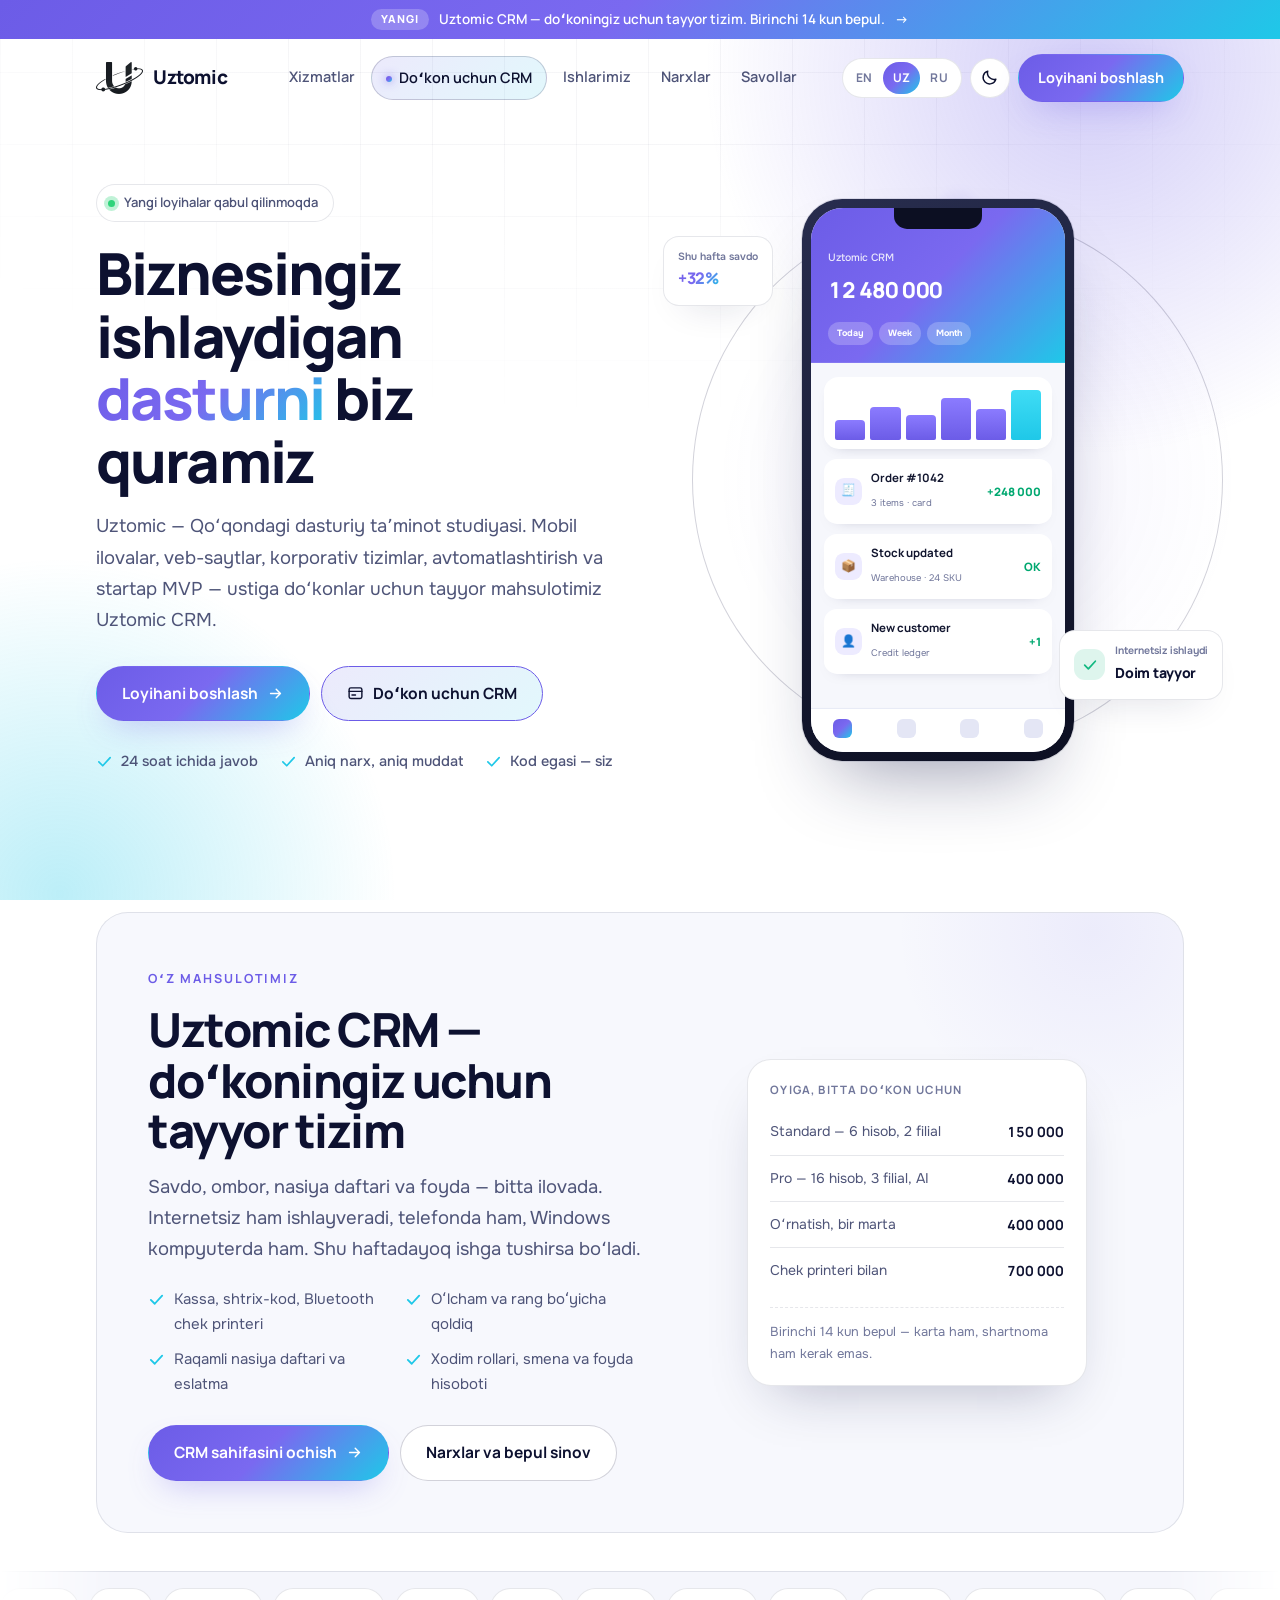
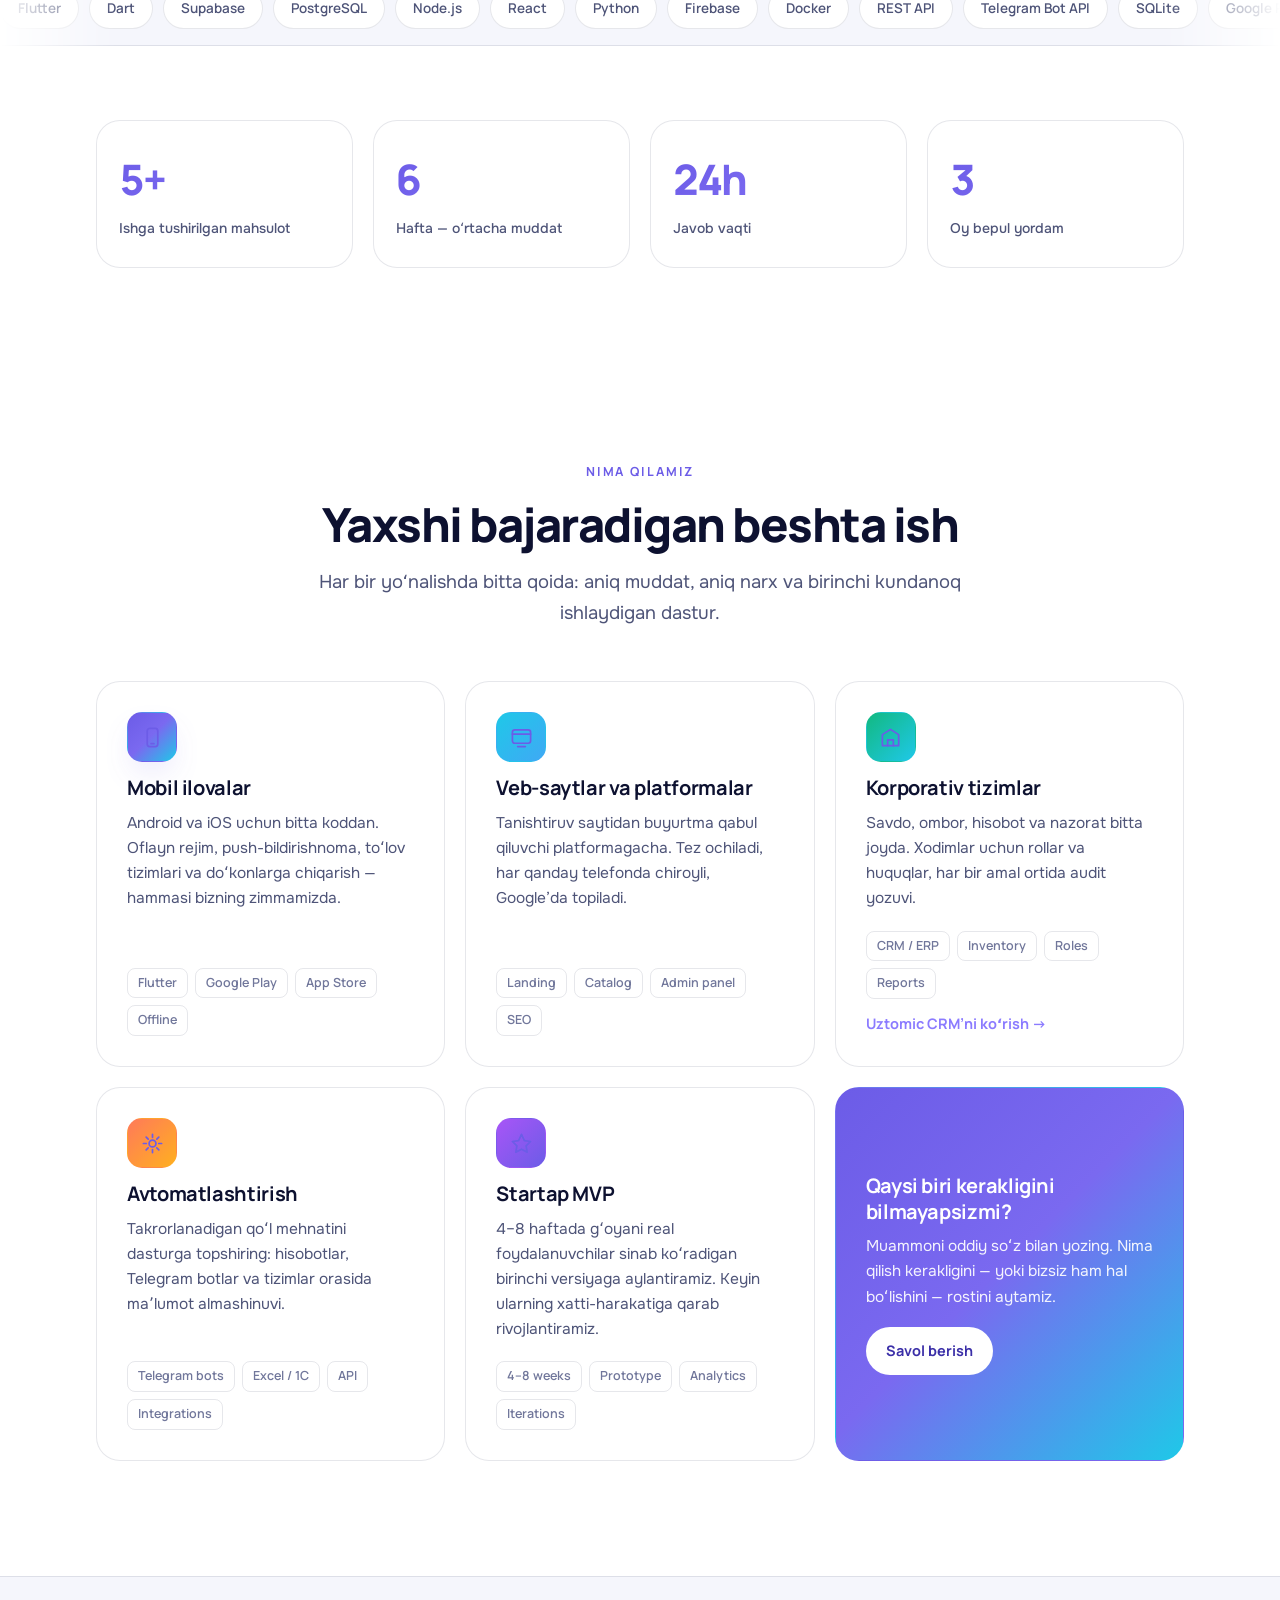
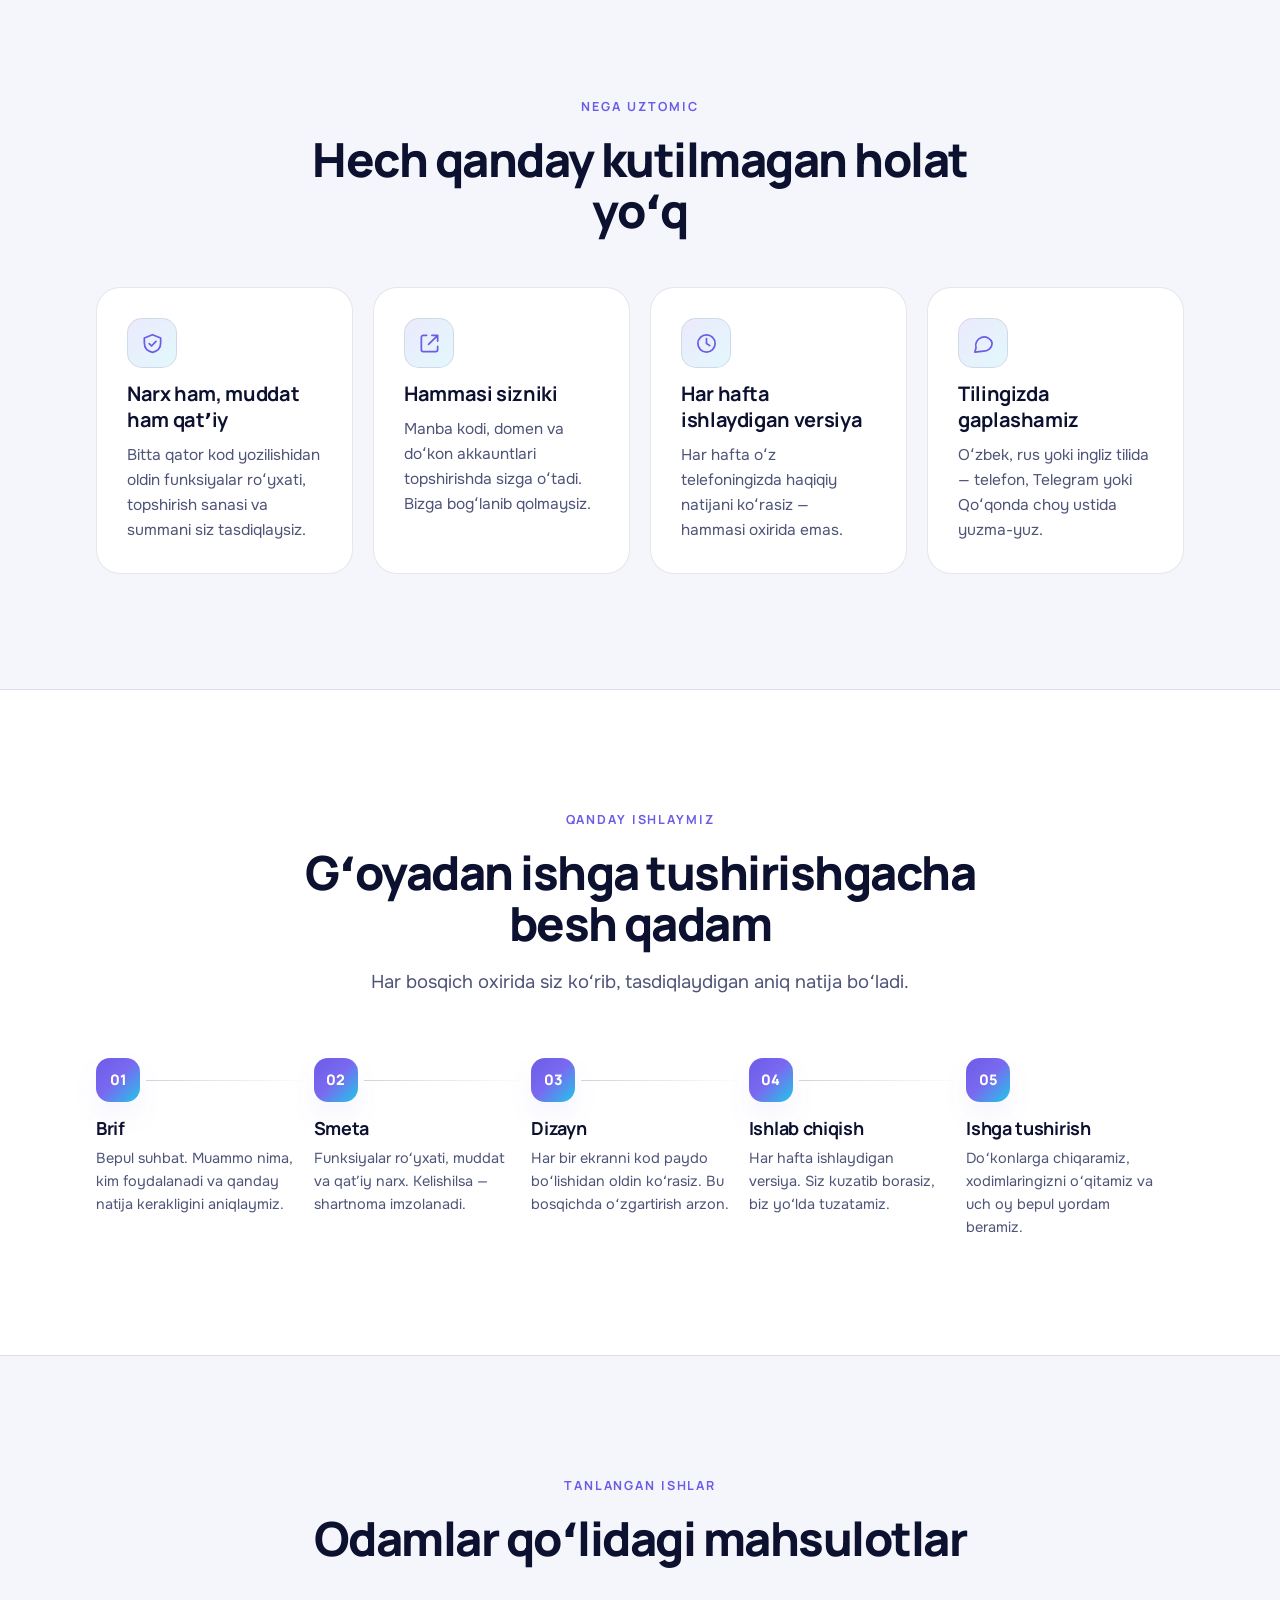
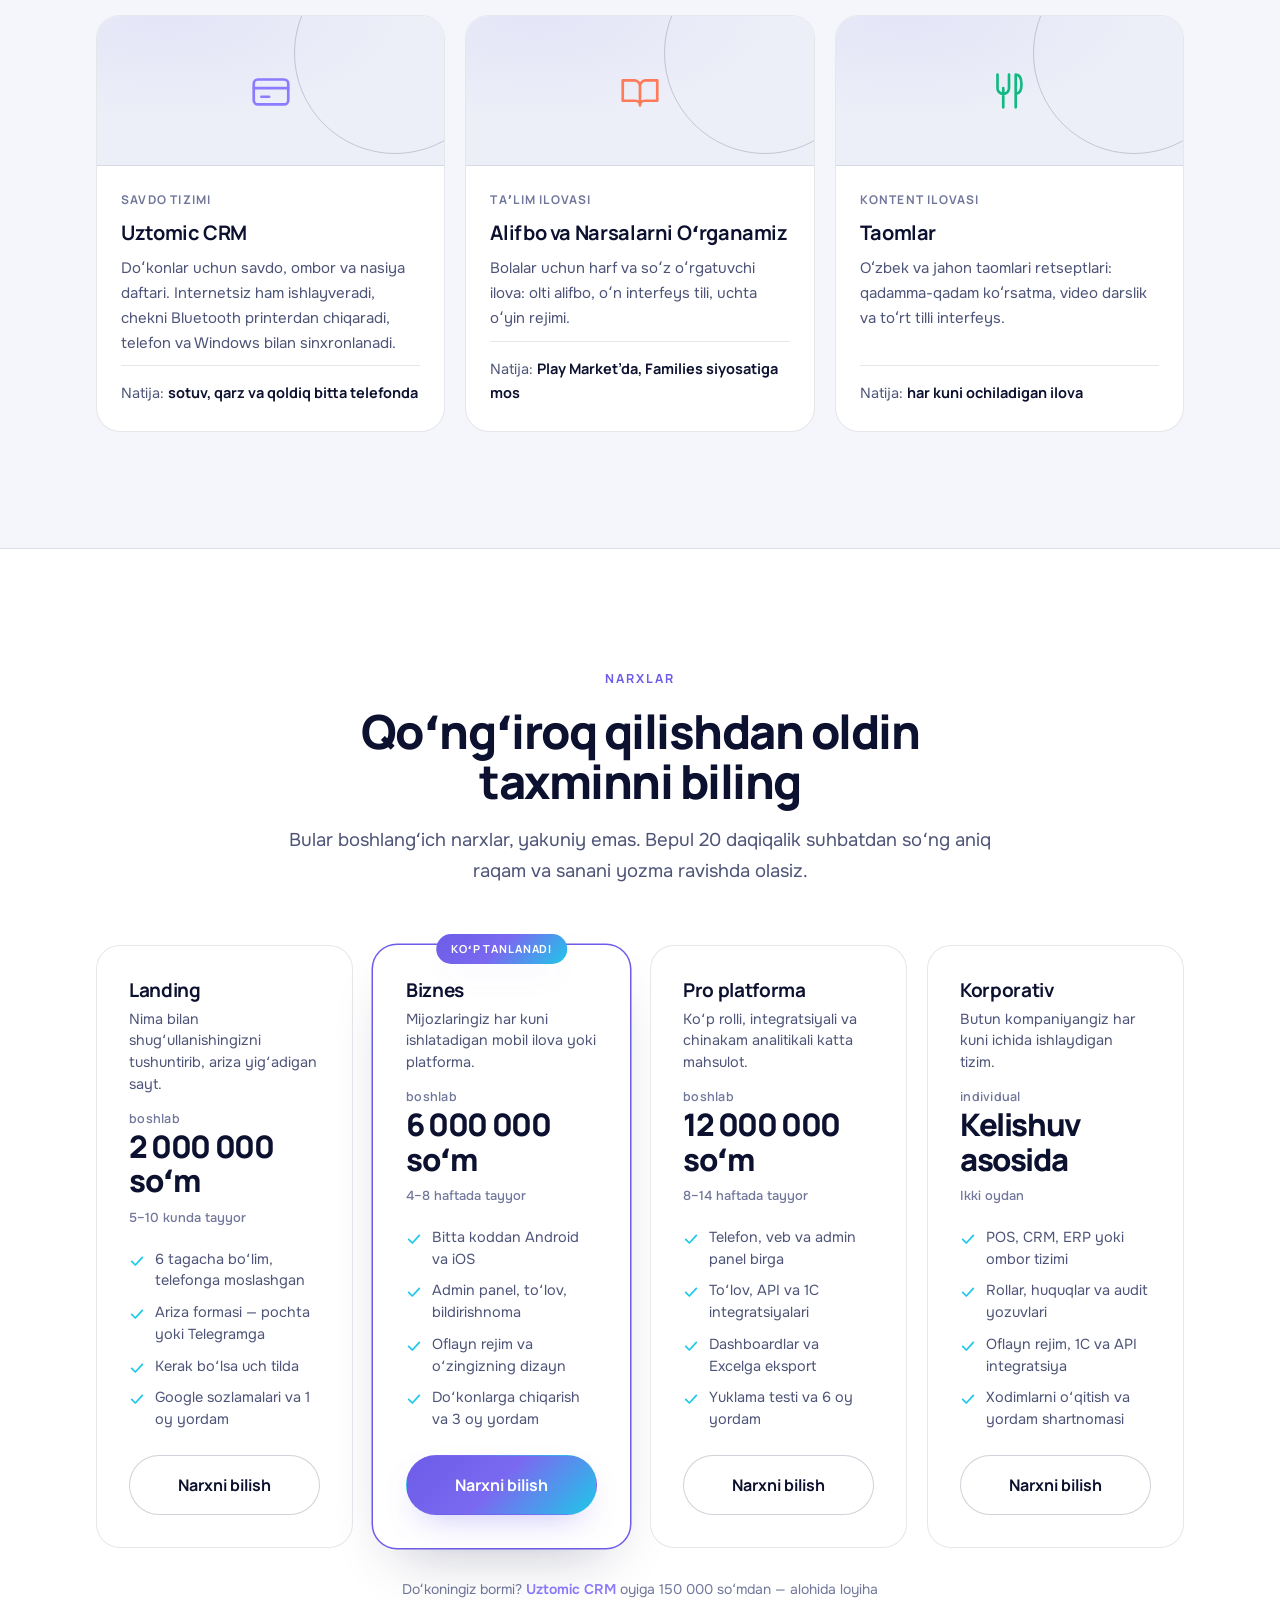
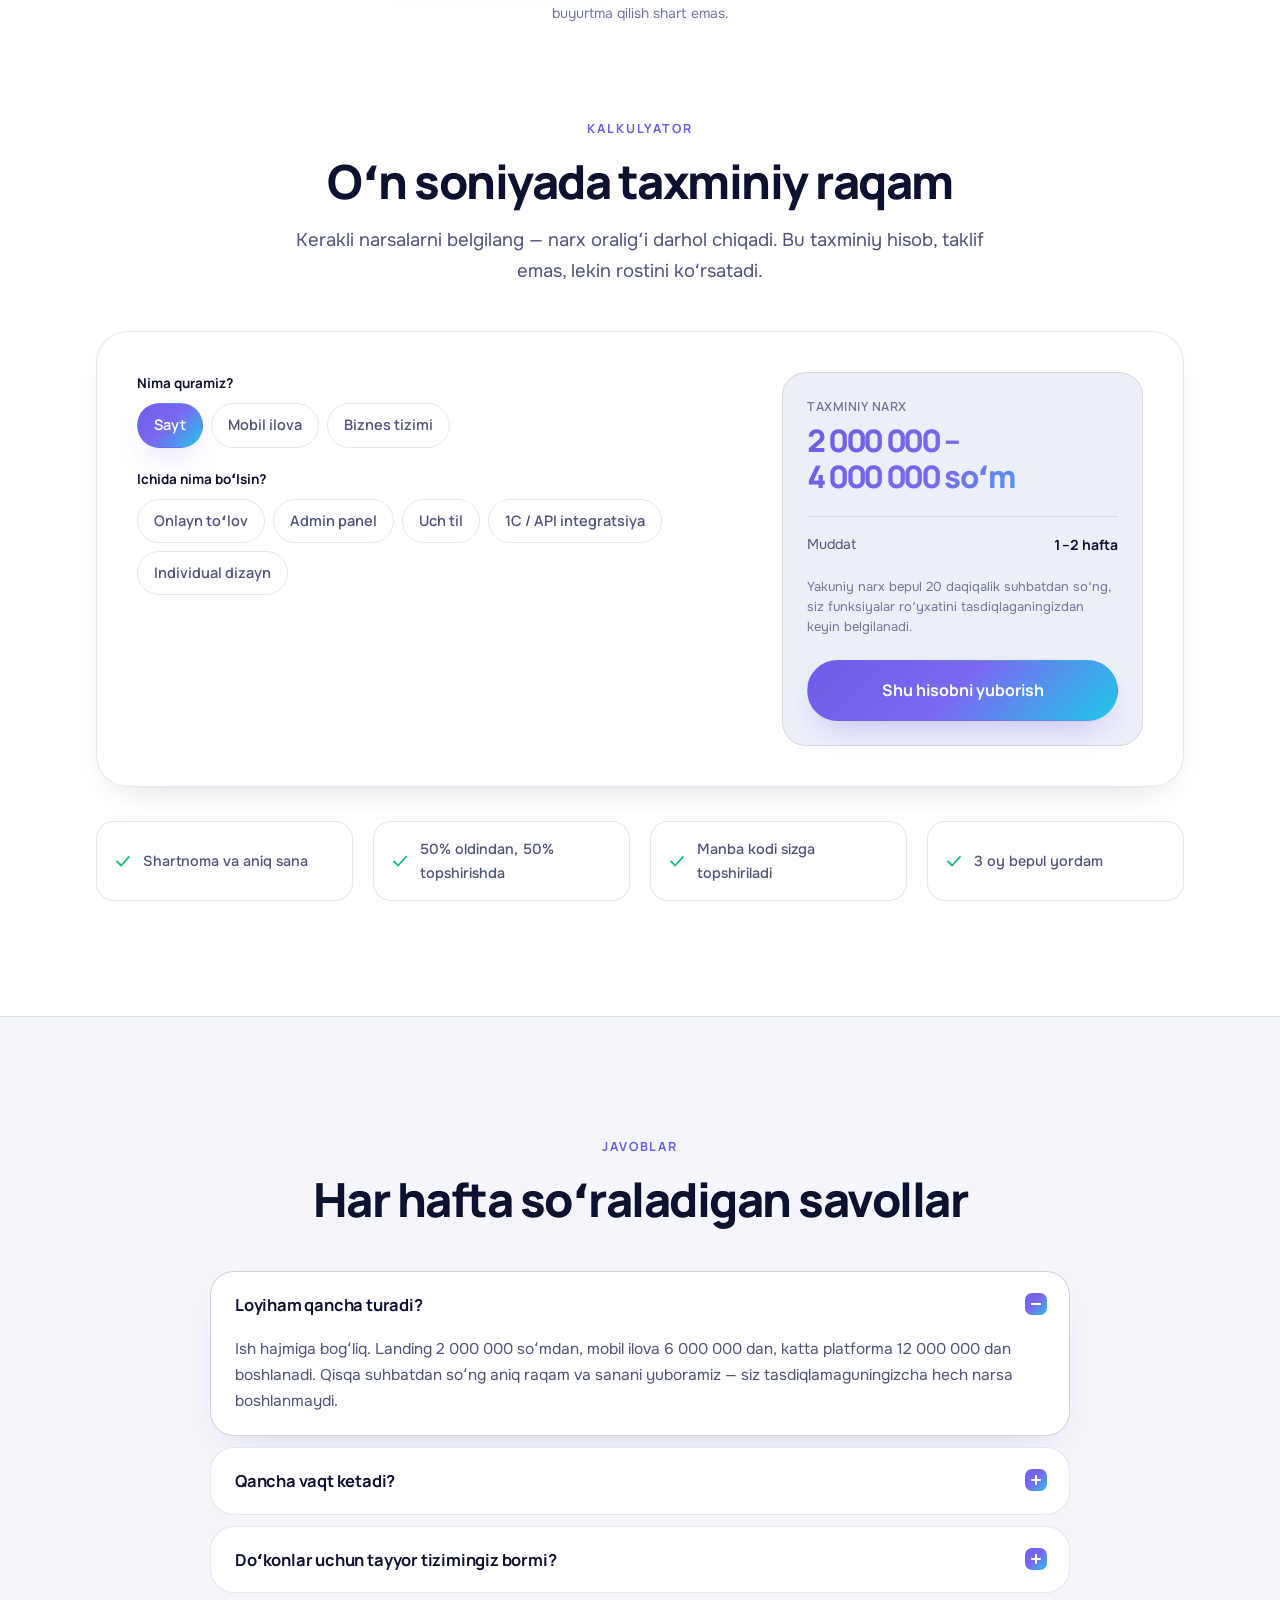
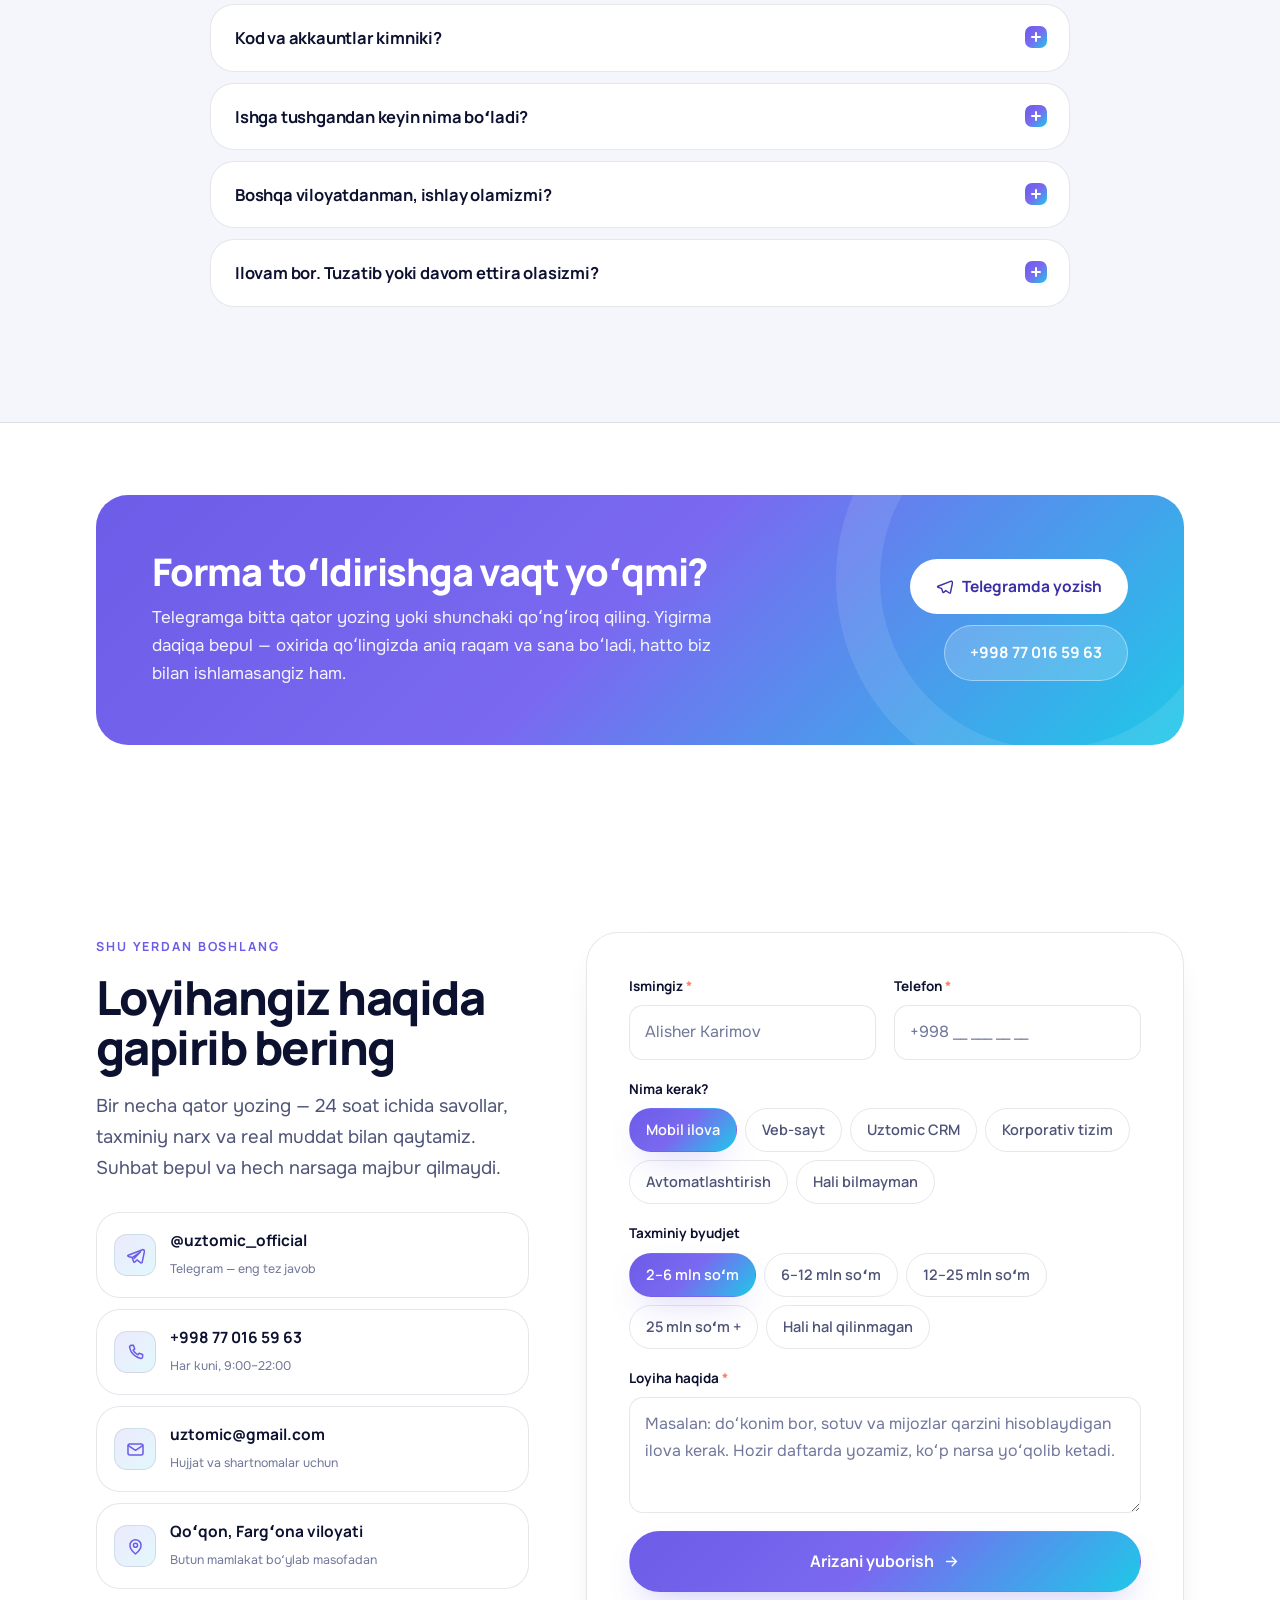
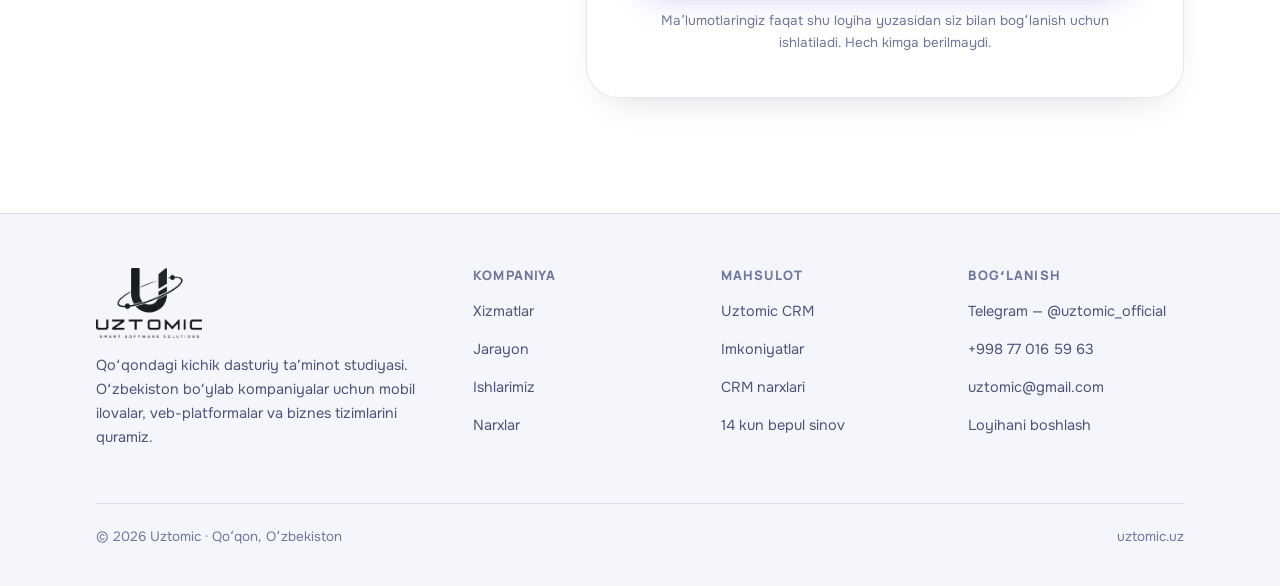
==== commit a0d01255: "Make the CRM impossible to miss, open in Uzbek, and stop the stutter Feedback after the first deploy" ====
--- a/index.html
+++ b/index.html
@@ -18,11 +18,10 @@
 <link rel="alternate" hreflang="ru" href="https://uztomic.uz/?lang=ru">
 <link rel="alternate" hreflang="x-default" href="https://uztomic.uz/">
 
-<link rel="icon" href="/favicon.ico" sizes="32x32">
-<link rel="icon" type="image/png" sizes="16x16" href="/assets/favicon-16.png">
-<link rel="icon" type="image/png" sizes="32x32" href="/assets/favicon-32.png">
-<link rel="icon" type="image/png" sizes="192x192" href="/assets/icon-192.png">
-<link rel="icon" type="image/png" sizes="640x640" href="/assets/logo.png">
+<link rel="icon" href="/favicon.ico" sizes="16x16 32x32 48x48">
+<link rel="icon" type="image/png" sizes="16x16" href="/assets/mark-dark-16.png" data-swap>
+<link rel="icon" type="image/png" sizes="32x32" href="/assets/mark-dark-32.png" data-swap>
+<link rel="icon" type="image/png" sizes="48x48" href="/assets/mark-dark-48.png" data-swap>
 <link rel="apple-touch-icon" href="/assets/apple-touch-icon.png">
 <link rel="manifest" href="/site.webmanifest">
 
@@ -133,6 +132,11 @@
 </style>
 </head>
 <body>
+<a class="promo" href="/crm/">
+  <b data-i18n="pb.badge">New</b>
+  <span data-i18n="pb.text">Uztomic CRM — a ready-made system for your shop. First 14 days free.</span>
+  <i aria-hidden="true">&#8594;</i>
+</a>
 
 <!-- ══ INTRO ══ (rebuilt from animation/uztomic-intro.jsx as plain SVG + CSS) -->
 <div id="intro" aria-hidden="true">
@@ -231,7 +235,7 @@
       <div class="hero__cta">
         <a class="btn btn--p" href="#contact" data-mag><span data-i18n="hero.cta1">Start a project</span>
           <svg viewBox="0 0 24 24"><path d="M5 12h14M13 6l6 6-6 6"/></svg></a>
-        <a class="btn btn--g" href="/crm/"><svg viewBox="0 0 24 24"><rect x="3" y="4" width="18" height="15" rx="2.4"/><path d="M3 9h18M7 14h5"/></svg>
+        <a class="btn btn--o" href="/crm/" data-mag><svg viewBox="0 0 24 24"><rect x="3" y="4" width="18" height="15" rx="2.4"/><path d="M3 9h18M7 14h5"/></svg>
           <span data-i18n="hero.cta3">CRM for shops</span></a>
       </div>
       <ul class="ticks">
@@ -272,19 +276,6 @@
   </div>
 </section>
 
-<!-- ══ TECH STRIP ══ -->
-<div class="strip" aria-hidden="true"><div class="strip__t" id="strip" data-items="Flutter|Dart|Supabase|PostgreSQL|Node.js|React|Python|Firebase|Docker|REST API|Telegram Bot API|SQLite|Google Play|App Store|Figma|1C integration"></div></div>
-
-<!-- ══ STATS ══ -->
-<section style="padding-block:clamp(46px,6vw,74px)">
-  <div class="wrap stats">
-    <div class="stat" data-rv="up"><b data-count="5" data-suffix="+">5+</b><span data-i18n="st.1">Products shipped</span></div>
-    <div class="stat" data-rv="up"><b data-count="6">6</b><span data-i18n="st.2">Weeks average launch</span></div>
-    <div class="stat" data-rv="up"><b data-count="24" data-suffix="h">24h</b><span data-i18n="st.3">Reply time</span></div>
-    <div class="stat" data-rv="up"><b data-count="3">3</b><span data-i18n="st.4">Months free support</span></div>
-  </div>
-</section>
-
 <!-- ══ CRM BANNER ══ -->
 <section id="crm" style="padding-block:clamp(20px,3vw,40px)">
   <div class="wrap">
@@ -316,6 +307,19 @@
         </div>
       </div>
     </div>
+  </div>
+</section>
+
+<!-- ══ TECH STRIP ══ -->
+<div class="strip" aria-hidden="true"><div class="strip__t" id="strip" data-items="Flutter|Dart|Supabase|PostgreSQL|Node.js|React|Python|Firebase|Docker|REST API|Telegram Bot API|SQLite|Google Play|App Store|Figma|1C integration"></div></div>
+
+<!-- ══ STATS ══ -->
+<section style="padding-block:clamp(46px,6vw,74px)">
+  <div class="wrap stats">
+    <div class="stat" data-rv="up"><b data-count="5" data-suffix="+">5+</b><span data-i18n="st.1">Products shipped</span></div>
+    <div class="stat" data-rv="up"><b data-count="6">6</b><span data-i18n="st.2">Weeks average launch</span></div>
+    <div class="stat" data-rv="up"><b data-count="24" data-suffix="h">24h</b><span data-i18n="st.3">Reply time</span></div>
+    <div class="stat" data-rv="up"><b data-count="3">3</b><span data-i18n="st.4">Months free support</span></div>
   </div>
 </section>
 
@@ -732,9 +736,10 @@
 <div id="toast" role="status" aria-live="polite"></div>
 
 <script>
-window.UZ = { page:'home', lang:'en' };
+window.UZ = { page:'home', lang:'uz' };
 window.I18N = {
 uz:{
+"pb.badge":"Yangi","pb.text":"Uztomic CRM — doʻkoningiz uchun tayyor tizim. Birinchi 14 kun bepul.",
 "nav.s":"Xizmatlar","nav.crm":"Doʻkon uchun CRM","nav.crm2":"CRM","nav.p":"Jarayon","nav.w":"Ishlarimiz","nav.pr":"Narxlar","nav.f":"Savollar","nav.cta":"Loyihani boshlash",
 "hero.badge":"Yangi loyihalar qabul qilinmoqda",
 "hero.h1a":"Biznesingiz ishlaydigan","hero.h1b":"dasturni","hero.h1c":"biz quramiz",
@@ -841,6 +846,7 @@
 "_copied":"Nusxalandi:","_req":"Bu maydonni toʻldiring","_phone":"Telefon raqamini toʻliq kiriting","_short":"Biroz batafsilroq yozing"
 },
 ru:{
+"pb.badge":"Новое","pb.text":"Uztomic CRM — готовая система для вашего магазина. Первые 14 дней бесплатно.",
 "nav.s":"Услуги","nav.crm":"CRM для магазина","nav.crm2":"CRM","nav.p":"Процесс","nav.w":"Работы","nav.pr":"Цены","nav.f":"Вопросы","nav.cta":"Начать проект",
 "hero.badge":"Принимаем новые проекты",
 "hero.h1a":"Создаём","hero.h1b":"программы,","hero.h1c":"на которых работает ваш бизнес",
--- a/assets/ui.css
+++ b/assets/ui.css
@@ -80,12 +80,11 @@
   background-size:72px 72px;
   -webkit-mask-image:radial-gradient(ellipse 90% 60% at 50% 0%,#000 30%,transparent 78%);
           mask-image:radial-gradient(ellipse 90% 60% at 50% 0%,#000 30%,transparent 78%)}
-.bg__blob{position:absolute;border-radius:50%;filter:blur(110px);opacity:var(--blob)}
-.bg__blob--1{width:660px;height:660px;top:-260px;right:-180px;
-  background:radial-gradient(circle,var(--brand),transparent 66%)}
-.bg__blob--2{width:560px;height:560px;top:52%;left:-240px;
-  background:radial-gradient(circle,var(--cyan),transparent 66%);
-  animation:drift 34s ease-in-out infinite}
+.bg__blob{position:absolute;border-radius:50%;opacity:var(--blob)}
+.bg__blob--1{width:1100px;height:1100px;top:-480px;right:-360px;
+  background:radial-gradient(closest-side,var(--brand),transparent 70%)}
+.bg__blob--2{width:960px;height:960px;top:46%;left:-420px;
+  background:radial-gradient(closest-side,var(--cyan),transparent 70%)}
 @keyframes drift{50%{transform:translate(70px,-60px) scale(1.1)}}
 
 /* ═══════════ TYPE ═══════════ */
@@ -101,9 +100,9 @@
 section{padding-block:var(--sec);position:relative;z-index:1}
 .band{background:var(--bg-2);border-block:1px solid var(--stroke)}
 .center{text-align:center}
-.center .lede{margin-inline:auto}
+.center .lede,.center.head .lede{margin-inline:auto}
 .head{max-width:66ch}
-.center .head{margin-inline:auto}
+.center.head,.center .head{margin-inline:auto}
 .head .lede{margin-top:18px}
 .head h2{margin-top:2px}
 
@@ -112,7 +111,7 @@
 html[data-theme="light"] .tag{color:var(--brand)}
 .pill{display:inline-flex;align-items:center;gap:9px;padding:7px 15px 7px 11px;border-radius:999px;
   background:var(--card);border:1px solid var(--stroke);font-size:13px;font-weight:600;
-  color:var(--text-2);font-family:var(--display);backdrop-filter:blur(8px)}
+  color:var(--text-2);font-family:var(--display)}
 .pill i{width:7px;height:7px;border-radius:50%;background:#2ED47A;position:relative;flex:none}
 .pill i::after{content:"";position:absolute;inset:-4px;border-radius:50%;background:#2ED47A;
   opacity:.3;animation:ping 2.4s ease-out infinite}
@@ -137,8 +136,11 @@
 .btn--p{background:var(--grad);color:#fff;box-shadow:var(--glow)}
 .btn--p:hover{box-shadow:0 24px 50px -18px rgba(108,92,231,.66);
   transform:translate(var(--bx,0px),calc(var(--by,0px) - 2px))}
-.btn--g{background:var(--card);border-color:var(--stroke-2);color:var(--text);backdrop-filter:blur(8px)}
+.btn--g{background:var(--card);border-color:var(--stroke-2);color:var(--text)}
 .btn--g:hover{border-color:var(--brand-2);color:var(--brand-2);
+  transform:translate(var(--bx,0px),calc(var(--by,0px) - 2px))}
+.btn--o{background:var(--grad-soft);border-color:var(--brand);color:var(--text)}
+.btn--o:hover{border-color:var(--brand-2);box-shadow:var(--glow);
   transform:translate(var(--bx,0px),calc(var(--by,0px) - 2px))}
 .btn--w{background:#fff;color:#3B2FA8}
 .btn--w:hover{transform:translate(var(--bx,0px),calc(var(--by,0px) - 2px));box-shadow:0 18px 40px -18px rgba(0,0,0,.5)}
@@ -146,13 +148,22 @@
 .btn--wide{width:100%;padding:16px 26px;font-size:16px}
 .btn[disabled]{opacity:.6;cursor:progress}
 
+/* ═══════════ ANNOUNCEMENT ═══════════ */
+.promo{position:relative;z-index:160;display:flex;align-items:center;justify-content:center;
+  gap:10px;padding:9px 16px;background:var(--grad);color:#fff;font-family:var(--display);
+  font-size:13.5px;font-weight:600;line-height:1.35;text-align:center}
+.promo b{background:rgba(255,255,255,.22);border-radius:999px;padding:3px 10px;font-size:11px;
+  font-weight:800;letter-spacing:.09em;text-transform:uppercase;flex:none}
+.promo i{font-style:normal;transition:transform .25s var(--ease)}
+.promo:hover i{transform:translateX(4px)}
+@media(max-width:600px){.promo{font-size:12.5px;padding:8px 12px;gap:8px}.promo b{display:none}}
+
 /* ═══════════ PROGRESS + HEADER ═══════════ */
 #bar{position:fixed;top:0;left:0;height:2.5px;width:100%;background:var(--grad);z-index:200;transform:scaleX(0);
   transform-origin:0 50%}
 header{position:sticky;top:0;z-index:150;border-bottom:1px solid transparent;
   transition:background .35s,box-shadow .35s,border-color .35s}
-header.stuck,header.menu{background:color-mix(in srgb,var(--bg) 80%,transparent);
-  backdrop-filter:blur(18px) saturate(1.4);border-bottom-color:var(--stroke);
+header.stuck,header.menu{background:var(--bg);border-bottom-color:var(--stroke);
   box-shadow:0 8px 30px -24px rgba(0,0,0,.6)}
 header.menu{background:var(--bg)}
 .nav{max-width:var(--maxw);margin:0 auto;padding:15px var(--pad);display:flex;align-items:center;gap:14px;
@@ -172,7 +183,8 @@
 .links a.here{color:var(--text)}
 .links a.here::after{content:"";position:absolute;left:14px;right:14px;bottom:2px;height:2px;
   border-radius:2px;background:var(--grad)}
-.links a.mark{color:var(--text)}
+.links a.mark{color:var(--text);background:var(--grad-soft);border:1px solid var(--stroke-2)}
+.links a.mark:hover{border-color:var(--brand-2);background:var(--grad-soft)}
 .links a.mark::before{content:"";width:6px;height:6px;border-radius:50%;background:var(--grad);
   display:inline-block;margin-right:7px;vertical-align:1px;box-shadow:0 0 10px rgba(108,92,231,.9)}
 @media(min-width:1100px){.links{display:flex}}
@@ -198,8 +210,7 @@
 header.menu #burger .cl{display:block}
 header.menu #burger .op{display:none}
 
-.drawer{position:fixed;inset:0;z-index:120;background:color-mix(in srgb,var(--bg) 97%,transparent);
-  backdrop-filter:blur(20px);padding:100px var(--pad) 40px;display:flex;flex-direction:column;gap:4px;
+.drawer{position:fixed;inset:0;z-index:120;background:var(--bg);padding:100px var(--pad) 40px;display:flex;flex-direction:column;gap:4px;
   opacity:0;pointer-events:none;transform:translateY(-10px);transition:.32s var(--ease);
   overflow-y:auto}
 .drawer.open{opacity:1;pointer-events:auto;transform:none}
@@ -218,7 +229,7 @@
 /* ═══════════ REVEAL ═══════════ */
 /* uses the independent `translate`/`scale` properties so hover `transform`
    (lift, tilt) never fights the entrance animation */
-[data-rv]{opacity:0;will-change:opacity,translate;
+[data-rv]{opacity:0;
   transition:opacity .8s var(--ease-out) var(--d,0s),
              translate .8s var(--ease-out) var(--d,0s),
              scale .8s var(--ease-out) var(--d,0s),
@@ -228,7 +239,7 @@
 [data-rv="right"]{translate:30px 0}
 [data-rv="scale"]{scale:.94}
 [data-rv="blur"]{filter:blur(12px)}
-[data-rv].in{opacity:1;translate:none;scale:none;filter:none;will-change:auto}
+[data-rv].in{opacity:1;translate:none;scale:none;filter:none}
 
 /* ═══════════ CARDS ═══════════ */
 .grid{display:grid;gap:var(--gap);margin-top:52px}
@@ -239,7 +250,6 @@
 
 .crd{position:relative;overflow:hidden;background:var(--card);border:1px solid var(--stroke);
   border-radius:var(--r-lg);padding:clamp(22px,2.6vw,30px);display:flex;flex-direction:column;gap:13px;
-  transform:perspective(1000px) rotateX(var(--rx,0deg)) rotateY(var(--ry,0deg));
   transition:transform .4s var(--ease),box-shadow .4s var(--ease),border-color .4s}
 html[data-theme="dark"] .crd{background:var(--card)}
 /* cursor spotlight (desktop only, see media query below) */
@@ -349,7 +359,6 @@
 /* ═══════════ PRICING ═══════════ */
 .price{position:relative;background:var(--card);border:1px solid var(--stroke);
   border-radius:var(--r-lg);padding:clamp(24px,2.8vw,32px);display:flex;flex-direction:column;
-  transform:perspective(1000px) rotateX(var(--rx,0deg)) rotateY(var(--ry,0deg));
   transition:transform .38s var(--ease),box-shadow .38s var(--ease),border-color .38s}
 .price::before{content:"";position:absolute;inset:0;border-radius:inherit;opacity:0;pointer-events:none;
   transition:opacity .4s;
@@ -385,7 +394,7 @@
 /* ═══════════ CALCULATOR ═══════════ */
 .calc{margin-top:44px;background:var(--card-solid);border:1px solid var(--stroke);
   border-radius:var(--r-xl);padding:clamp(24px,3.2vw,40px);box-shadow:var(--shadow)}
-html[data-theme="dark"] .calc{background:rgba(18,22,47,.72);backdrop-filter:blur(16px)}
+html[data-theme="dark"] .calc{background:#12162F}
 .calc__g{display:grid;gap:clamp(26px,3.4vw,44px)}
 @media(min-width:900px){.calc__g{grid-template-columns:1.25fr .75fr;align-items:start}}
 .calc__f{display:grid;gap:20px}
@@ -441,7 +450,7 @@
 @media(min-width:980px){.og{grid-template-columns:.84fr 1.16fr}}
 .formwrap{background:var(--card-solid);border:1px solid var(--stroke);border-radius:var(--r-xl);
   padding:clamp(24px,3.4vw,42px);box-shadow:var(--shadow)}
-html[data-theme="dark"] .formwrap{background:rgba(18,22,47,.74);backdrop-filter:blur(18px)}
+html[data-theme="dark"] .formwrap{background:#12162F}
 .form{display:grid;gap:18px}
 .f{display:grid;gap:8px}
 .f>label{font-family:var(--display);font-size:13.5px;font-weight:700;color:var(--text)}
@@ -542,9 +551,9 @@
 .scr__nav s.on{background:var(--grad)}
 
 .chip-card{position:absolute;background:var(--card-solid);border:1px solid var(--stroke);
-  border-radius:16px;padding:11px 14px;box-shadow:var(--shadow);z-index:3;backdrop-filter:blur(12px);
+  border-radius:16px;padding:11px 14px;box-shadow:var(--shadow);z-index:3;
   animation:float 7s ease-in-out infinite}
-html[data-theme="dark"] .chip-card{background:rgba(19,23,48,.9)}
+html[data-theme="dark"] .chip-card{background:#13172F}
 .chip-card small{display:block;font-size:10.5px;color:var(--text-3);font-weight:600}
 .chip-card b{font-family:var(--display);font-size:16px;font-weight:800;letter-spacing:-.02em}
 .chip-card--a{top:10%;left:-6%;animation-delay:.7s}
@@ -584,8 +593,7 @@
 /* ═══════════ FLOATING ═══════════ */
 .mbar{position:fixed;left:0;right:0;bottom:0;z-index:140;display:flex;gap:9px;
   padding:11px 14px calc(11px + env(safe-area-inset-bottom,0px));
-  background:color-mix(in srgb,var(--bg) 90%,transparent);backdrop-filter:blur(18px);
-  border-top:1px solid var(--stroke);transition:transform .35s var(--ease)}
+  background:var(--bg);border-top:1px solid var(--stroke);transition:transform .35s var(--ease)}
 .mbar.off{transform:translateY(120%)}
 .mbar .btn{flex:1;padding-inline:14px;min-width:0;overflow:hidden;text-overflow:ellipsis}
 @media(max-width:380px){.mbar .btn{font-size:14px;padding-inline:10px}.mbar{gap:7px;padding-inline:11px}}
@@ -598,7 +606,7 @@
 
 #top{position:fixed;right:22px;bottom:22px;z-index:130;width:46px;height:46px;opacity:0;
   pointer-events:none;transform:translateY(10px);transition:.3s var(--ease);padding:0;
-  background:color-mix(in srgb,var(--bg) 86%,transparent);backdrop-filter:blur(10px)}
+  background:var(--bg-2)}
 #top.show{opacity:1;pointer-events:auto;transform:none}
 #top svg.ring{position:absolute;inset:0;width:46px;height:46px;transform:rotate(-90deg);
   stroke:none;fill:none}
@@ -656,13 +664,9 @@
 @keyframes i-spark-o{0%{opacity:0}22%{opacity:1}60%{opacity:1}100%{opacity:0}}
 
 .i-u{stroke-dasharray:1;stroke-dashoffset:1;
-  animation:i-draw .95s cubic-bezier(.65,0,.35,1) .3s forwards,
-            i-glow 1.2s ease-out 1.1s forwards}
+  filter:drop-shadow(0 0 18px rgba(150,190,255,.35));
+  animation:i-draw .95s cubic-bezier(.65,0,.35,1) .3s forwards}
 @keyframes i-draw{to{stroke-dashoffset:0}}
-@keyframes i-glow{
-  0%{filter:drop-shadow(0 0 14px rgba(150,190,255,.25))}
-  40%{filter:drop-shadow(0 0 40px rgba(150,190,255,.75))}
-  100%{filter:drop-shadow(0 0 20px rgba(150,190,255,.32))}}
 
 .i-plate{opacity:0;transform:translateY(-340px);
   animation:i-plate .44s cubic-bezier(.2,1.4,.4,1) 1s forwards}
@@ -674,11 +678,10 @@
 
 .i-ring{stroke-dasharray:1;stroke-dashoffset:1;
   animation:i-draw .78s cubic-bezier(.65,0,.35,1) 1.15s forwards}
-.i-orbit{transform-box:view-box;transform-origin:960px 400px;
-  animation:i-spin 34s linear infinite}
-@keyframes i-spin{to{transform:rotate(360deg)}}
-.i-dot{opacity:0;animation:i-pop .5s cubic-bezier(.2,1.5,.4,1) 1.6s forwards}
-@keyframes i-pop{from{opacity:0;r:2}to{opacity:1;r:17}}
+
+.i-dot{opacity:0;transform-box:fill-box;transform-origin:50% 50%;
+  animation:i-pop .5s cubic-bezier(.2,1.5,.4,1) 1.6s forwards}
+@keyframes i-pop{from{opacity:0;transform:scale(.1)}to{opacity:1;transform:none}}
 
 .intro__word{display:flex;justify-content:center;align-items:flex-end;gap:.08em;
   font-family:'Michroma','Manrope',system-ui,sans-serif;
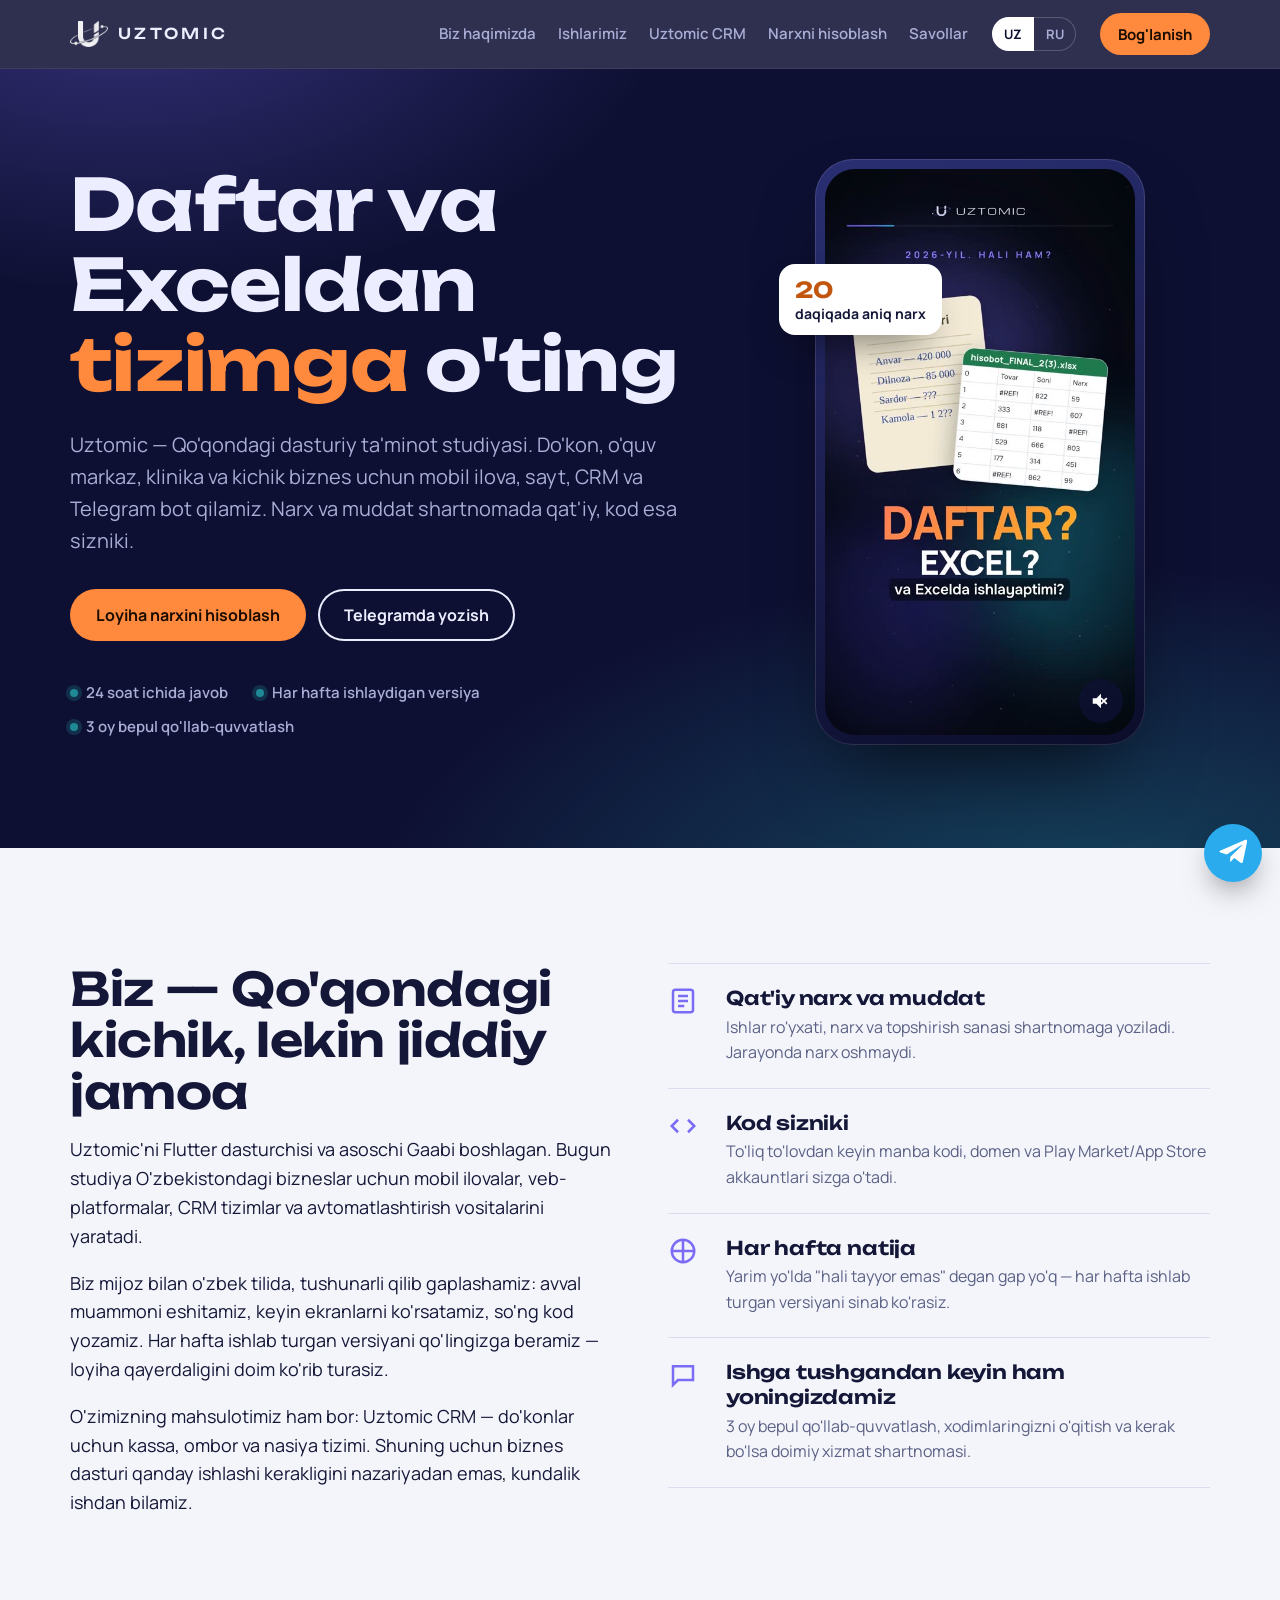
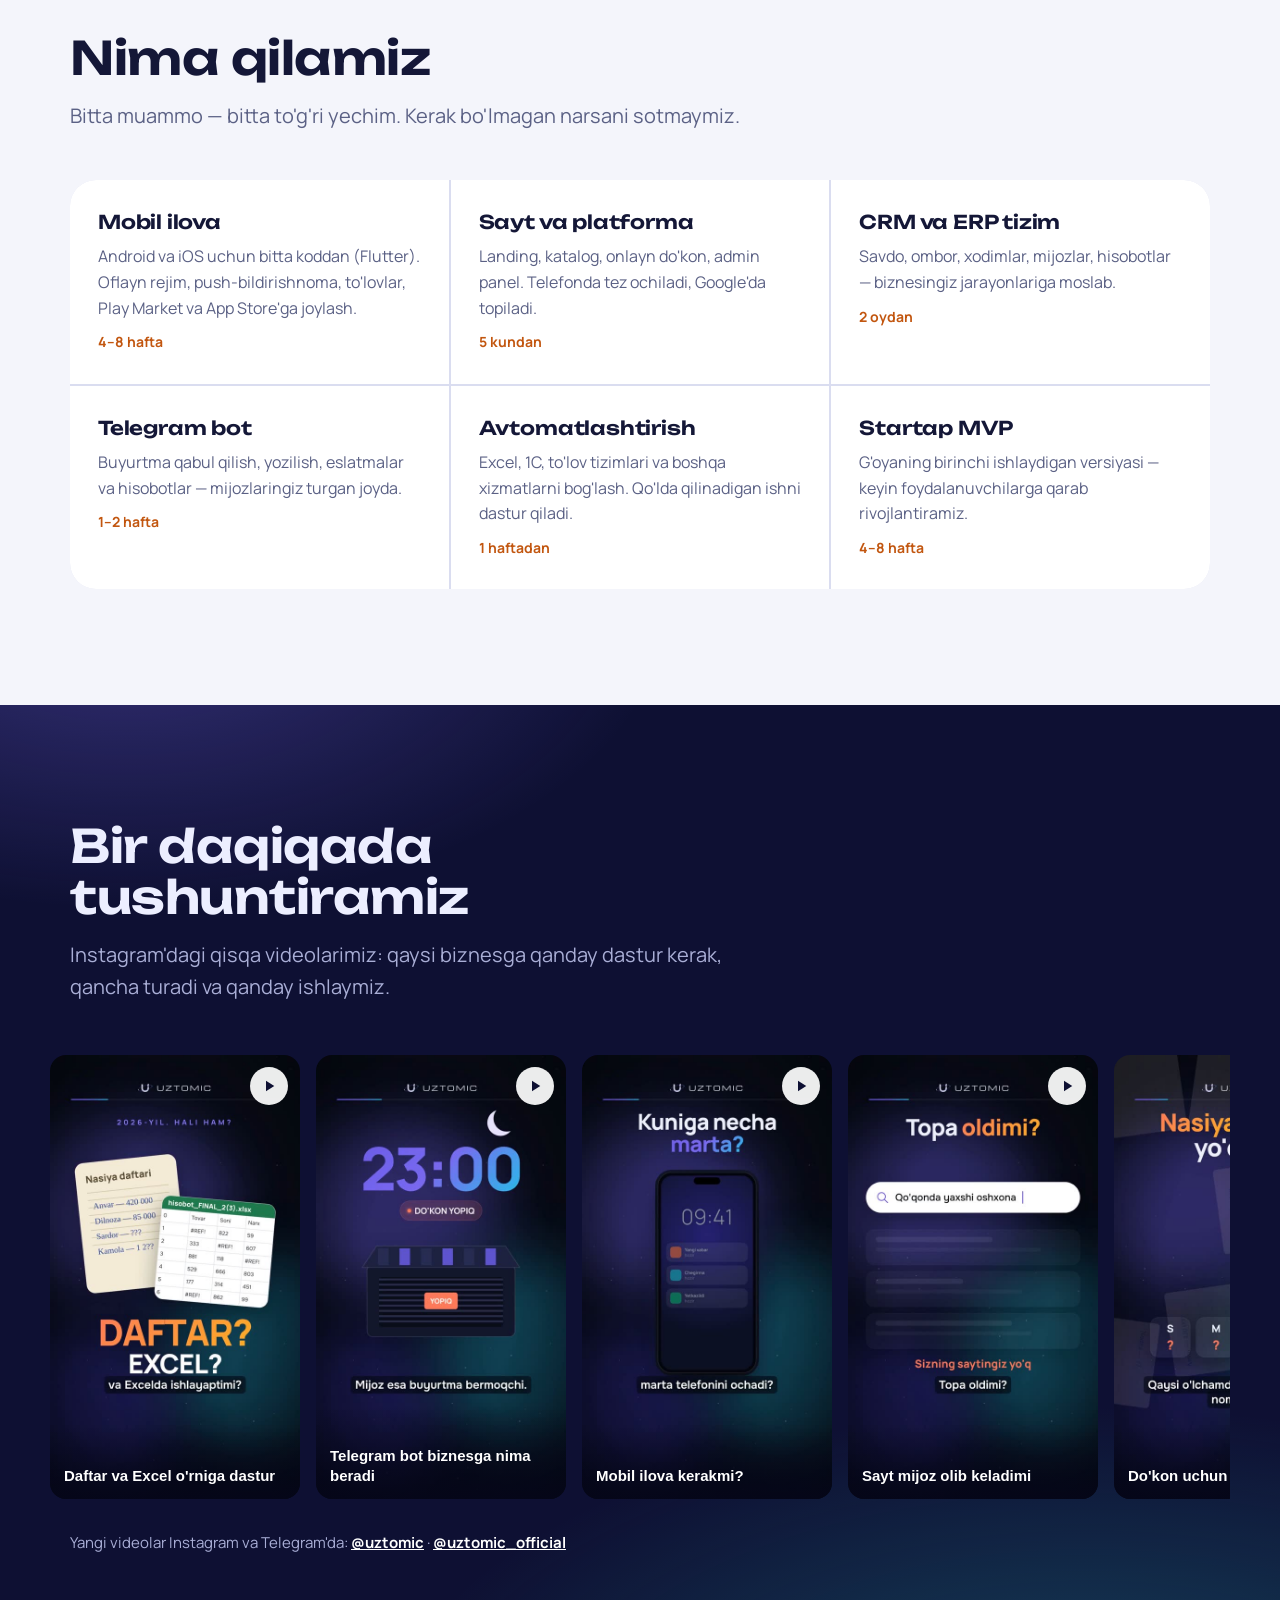
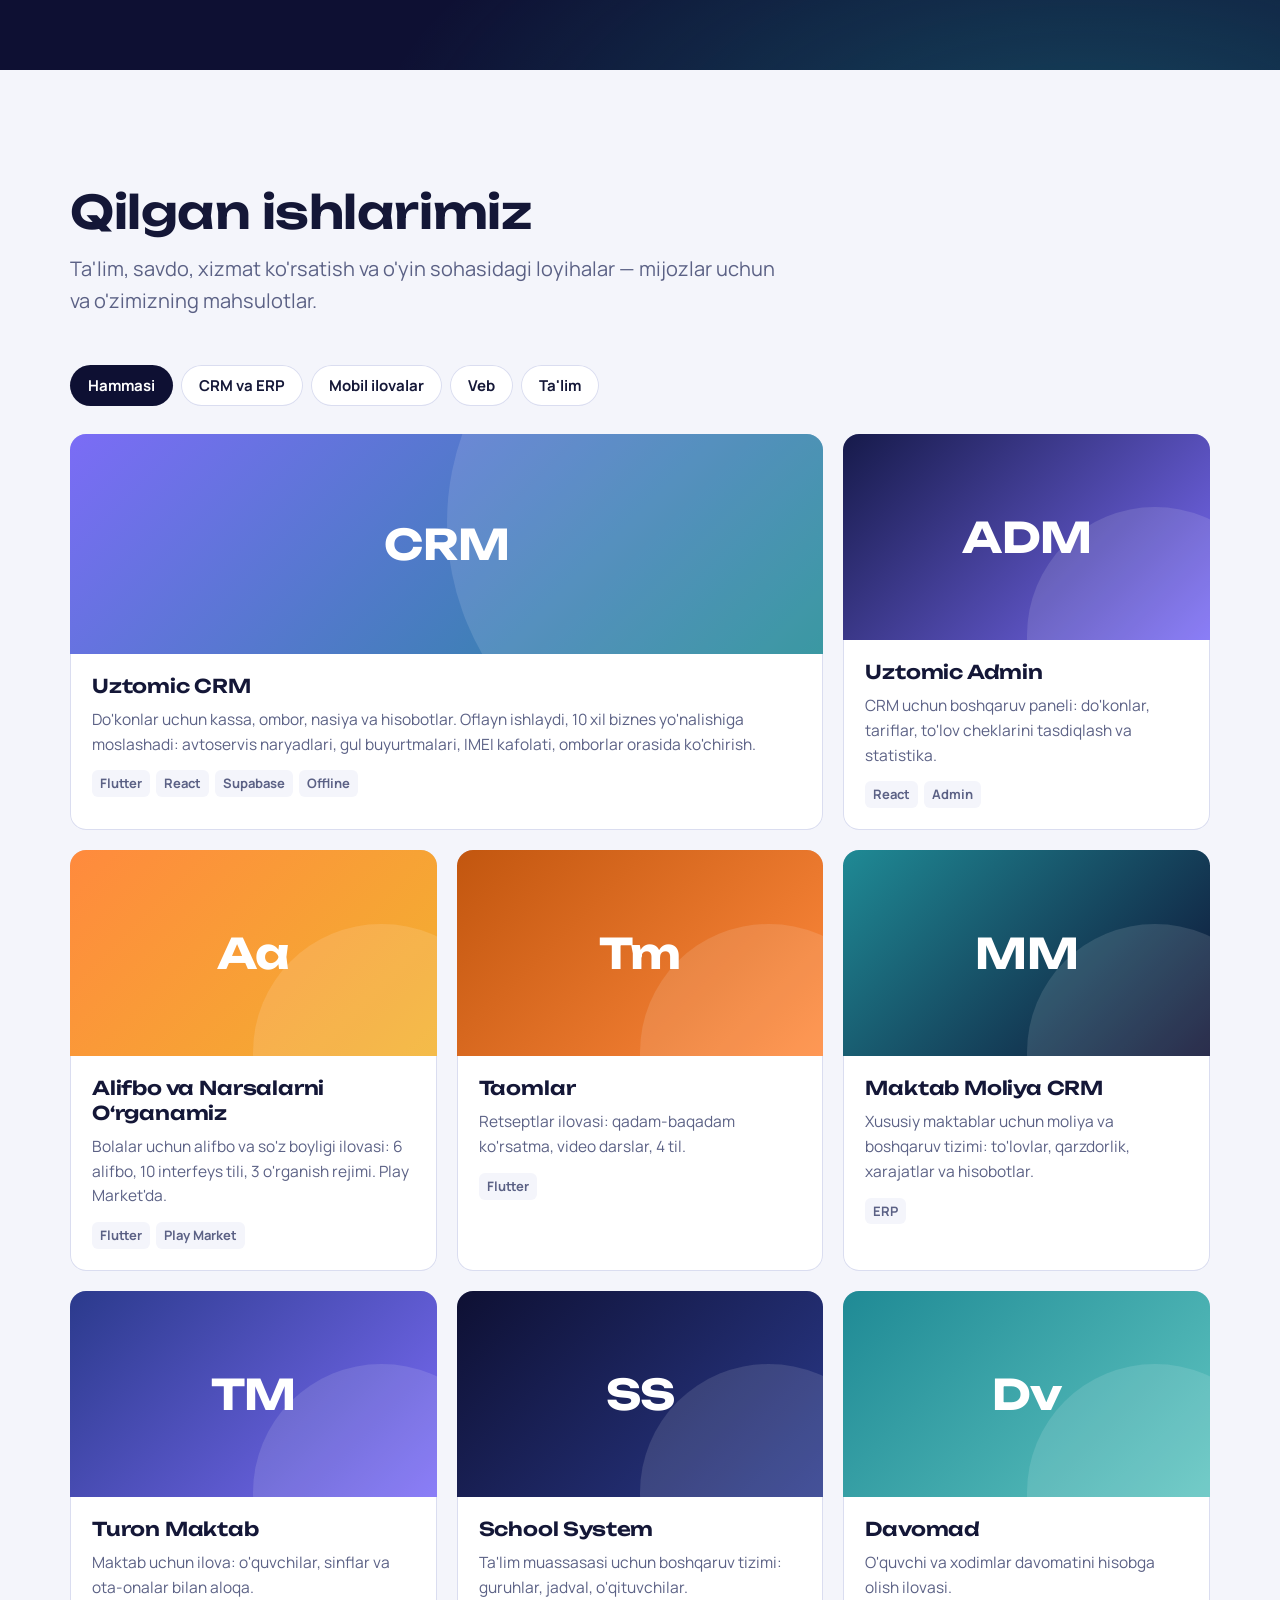
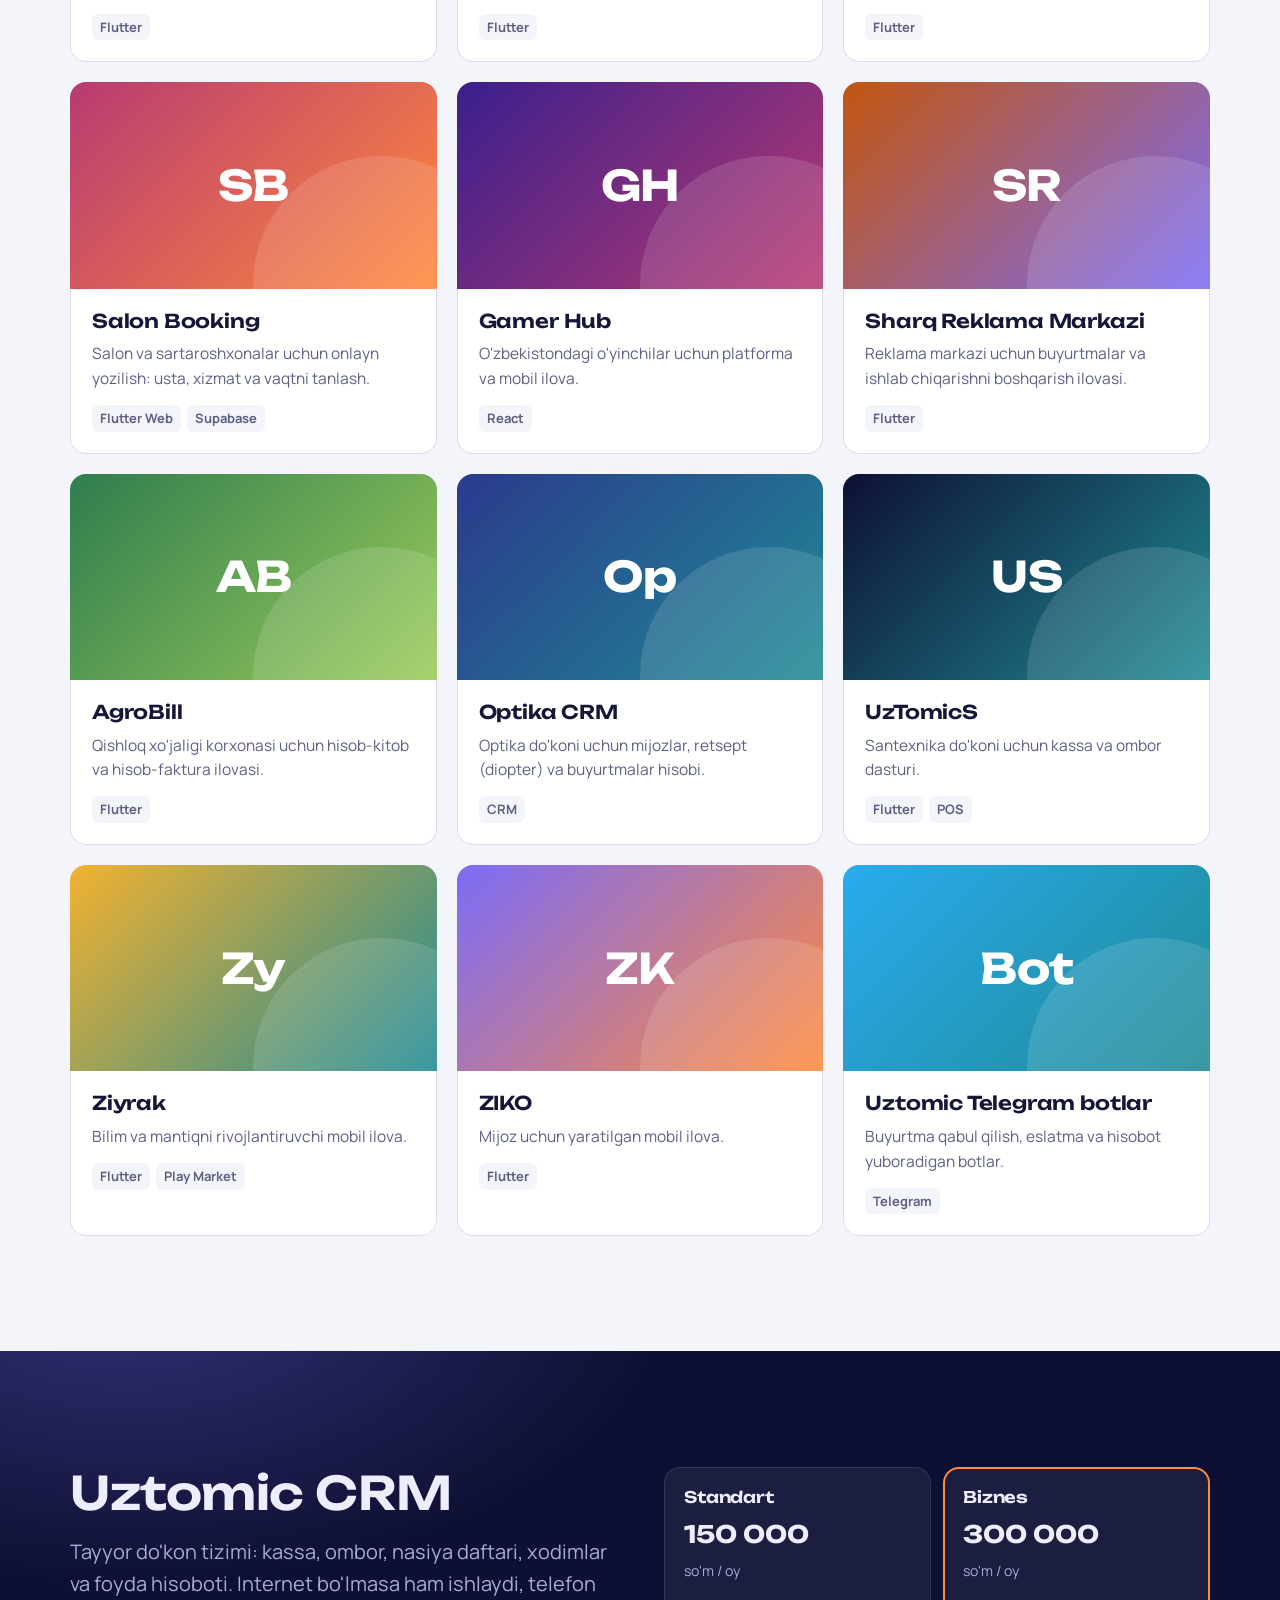
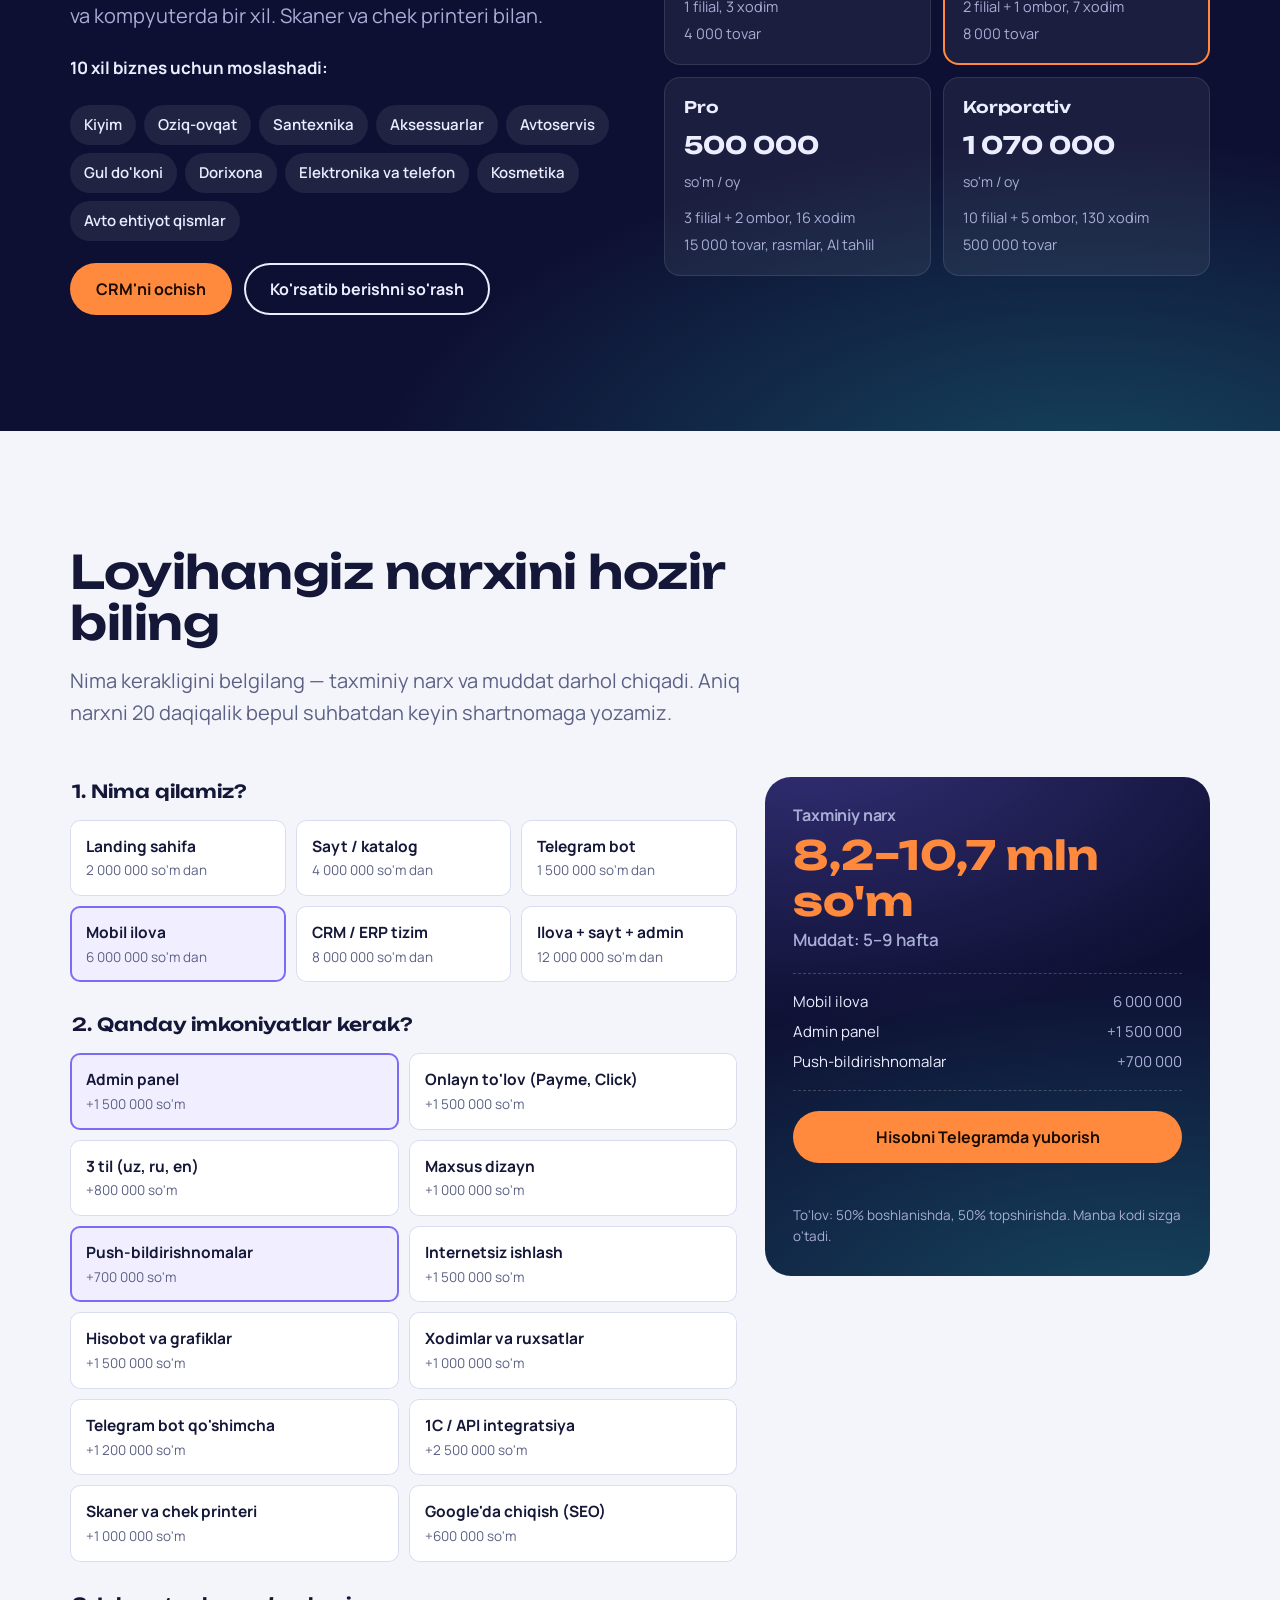
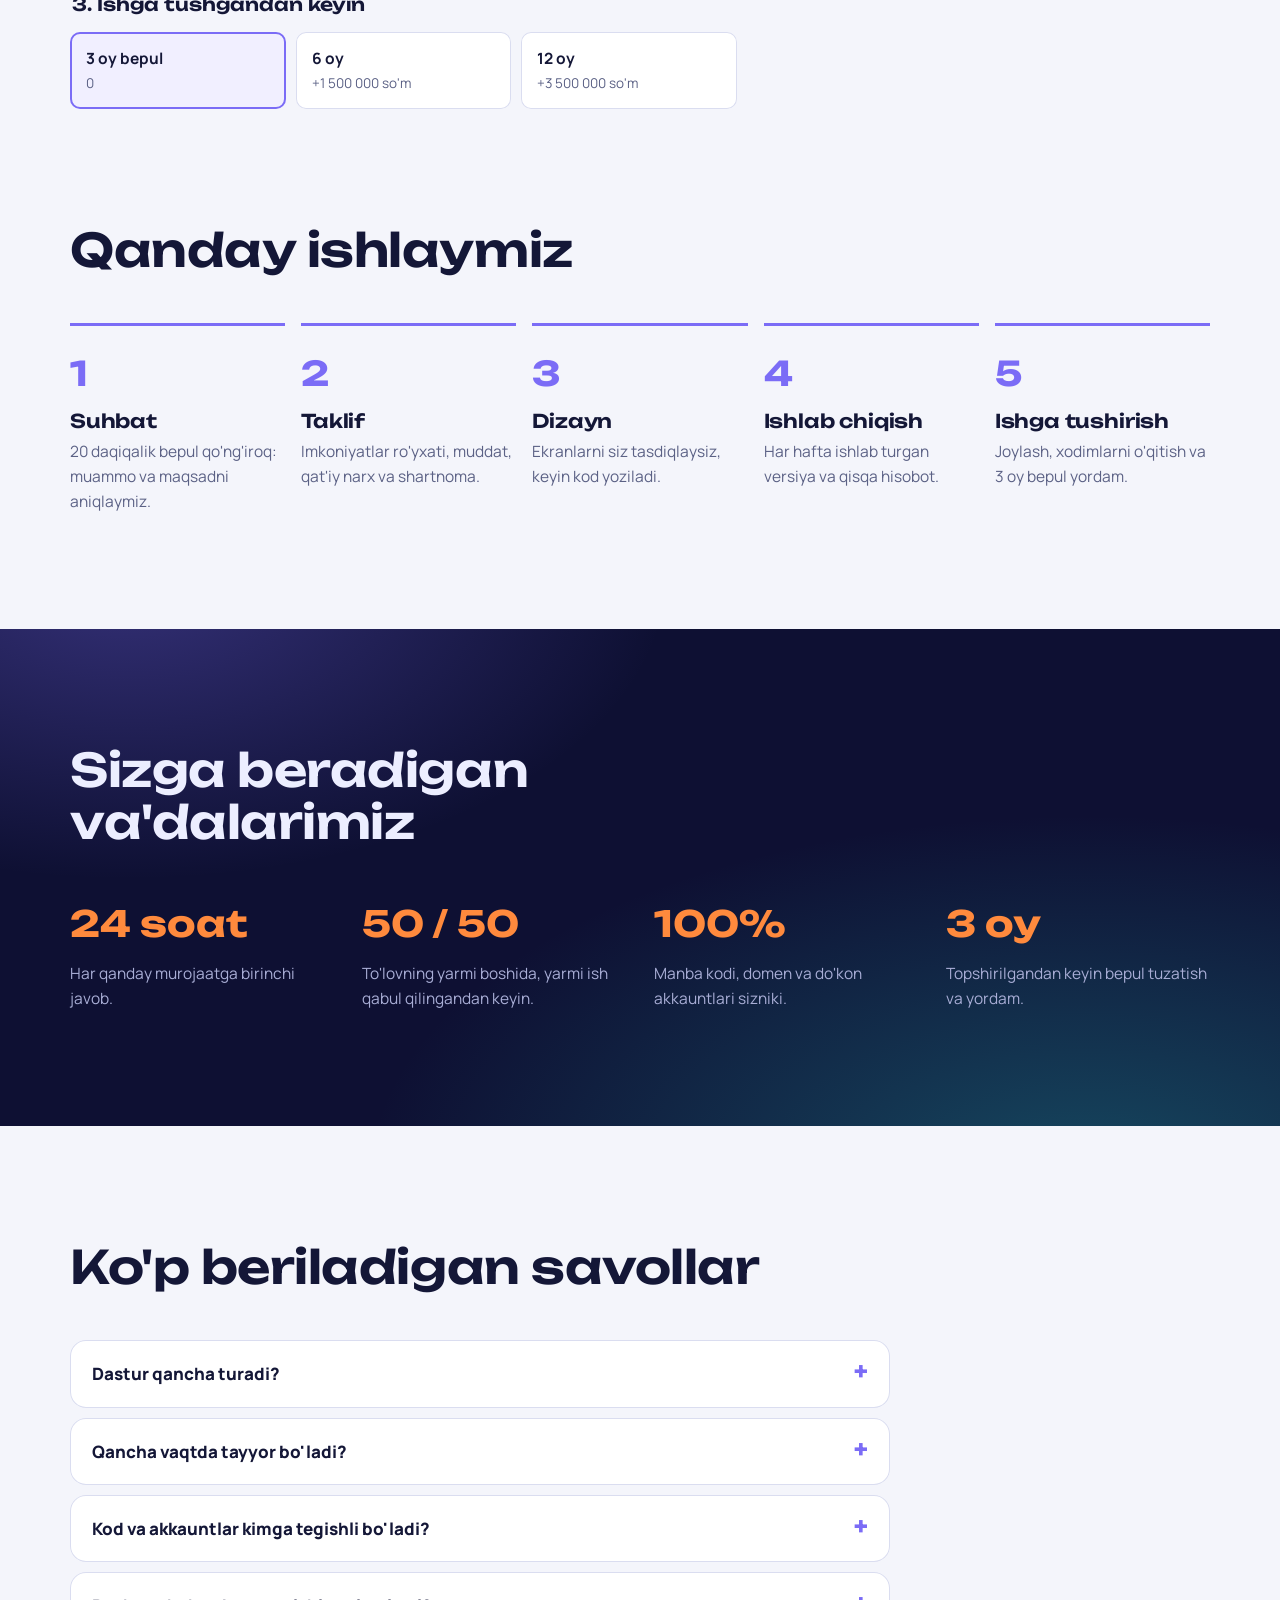
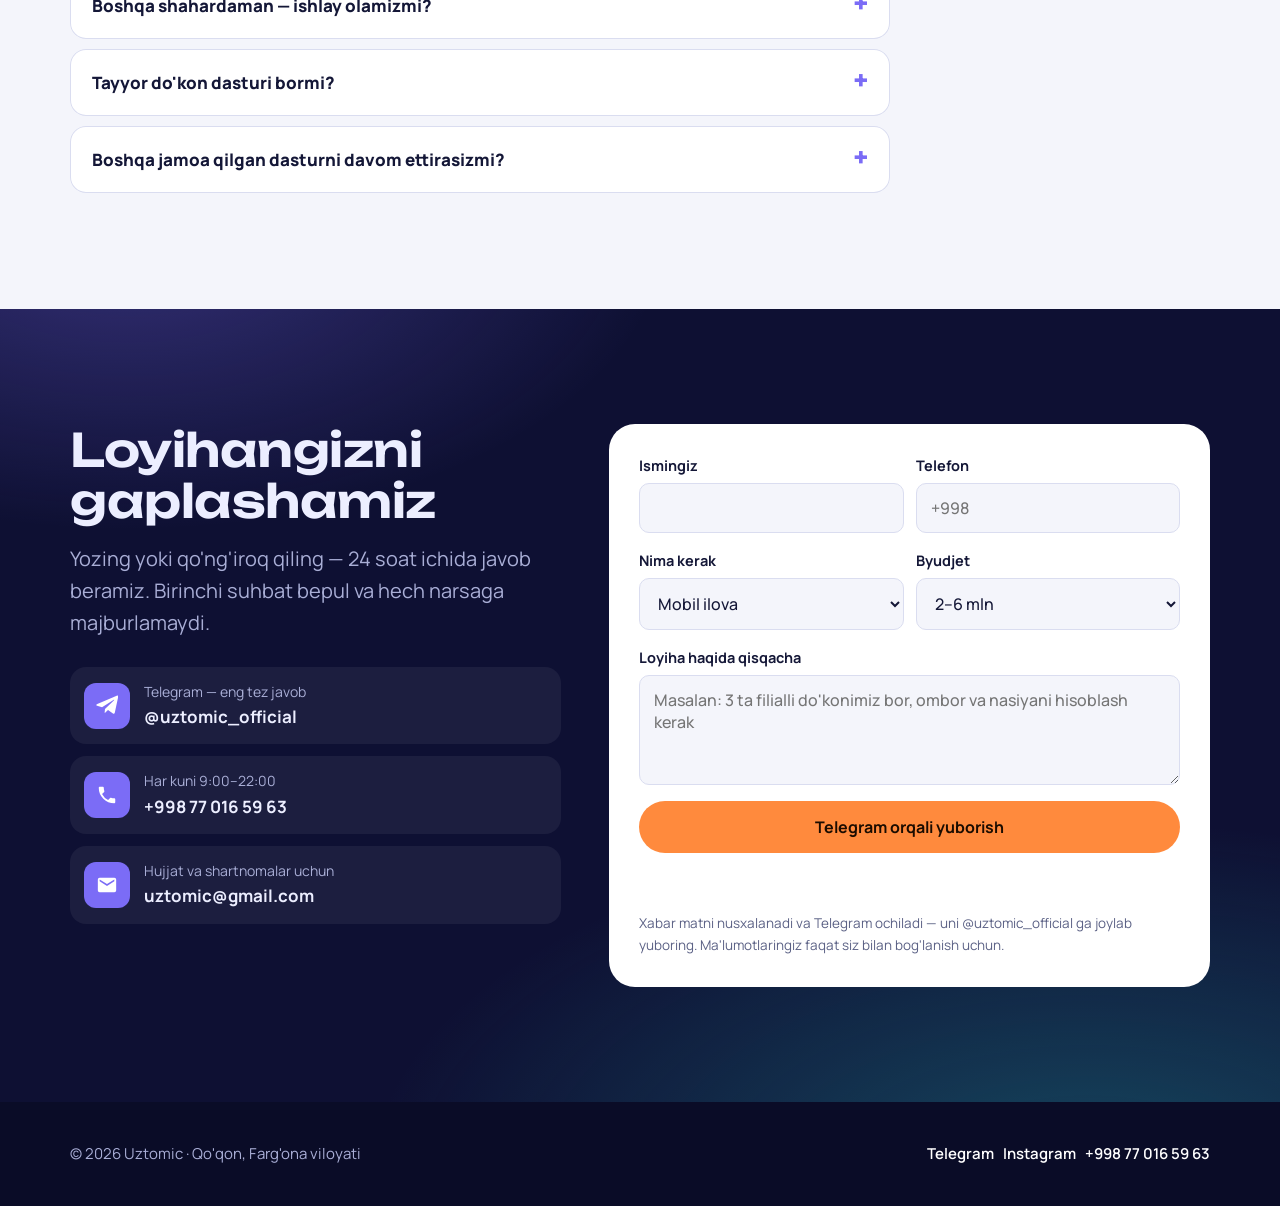
==== commit 4ddc75df: "Sayt yangilandi: kompaniya, videolar, 17 ish, CRM 4 tarif, narx kalkulyatori" ====
--- a/index.html
+++ b/index.html
@@ -1,958 +1,769 @@
-<!DOCTYPE html>
-<html lang="en" data-theme="dark">
+<!doctype html>
+<html lang="uz">
 <head>
 <meta charset="utf-8">
 <meta name="viewport" content="width=device-width, initial-scale=1">
-<script>
-/* belt and braces: GitHub Pages' own http->https redirect can lag behind the
-   certificate, so send visitors who typed "uztomic.uz" to https ourselves */
-if(location.protocol==='http:'&&/(^|\.)uztomic\.uz$/.test(location.hostname))
-  location.replace('https://'+location.host+location.pathname+location.search+location.hash);
-</script>
-<title>Uztomic — Smart Software Solutions | Mobile apps, web platforms & business systems</title>
-<meta name="description" content="Uztomic is a software studio in Qo'qon, Fergana region. Mobile apps, websites and platforms, enterprise systems, automation and startup MVPs — plus Uztomic CRM, our ready-made system for shops.">
-<meta name="theme-color" content="#0A0C18">
+<title>Uztomic — dasturiy ta'minot studiyasi, Qo'qon</title>
+<meta name="description" content="Uztomic — Qo'qondagi dasturiy ta'minot studiyasi. Mobil ilovalar, saytlar, CRM va ERP tizimlar, Telegram botlar. Qat'iy narx va muddat, kod sizniki, 3 oy bepul qo'llab-quvvatlash.">
+<meta property="og:title" content="Uztomic — biznesingiz uchun dastur">
+<meta property="og:description" content="Mobil ilova, sayt, CRM, Telegram bot. Narxni saytning o'zida hisoblang.">
+<meta property="og:image" content="https://uztomic.uz/assets/og.jpg">
+<meta name="theme-color" content="#0E1033">
 <link rel="canonical" href="https://uztomic.uz/">
-<link rel="alternate" hreflang="en" href="https://uztomic.uz/">
-<link rel="alternate" hreflang="uz" href="https://uztomic.uz/?lang=uz">
+<link rel="alternate" hreflang="uz" href="https://uztomic.uz/">
 <link rel="alternate" hreflang="ru" href="https://uztomic.uz/?lang=ru">
-<link rel="alternate" hreflang="x-default" href="https://uztomic.uz/">
-
 <link rel="icon" href="/favicon.ico" sizes="16x16 32x32 48x48">
-<link rel="icon" type="image/png" sizes="16x16" href="/assets/mark-dark-16.png" data-swap>
-<link rel="icon" type="image/png" sizes="32x32" href="/assets/mark-dark-32.png" data-swap>
-<link rel="icon" type="image/png" sizes="48x48" href="/assets/mark-dark-48.png" data-swap>
+<link rel="icon" type="image/png" sizes="32x32" href="/assets/favicon-32.png">
 <link rel="apple-touch-icon" href="/assets/apple-touch-icon.png">
 <link rel="manifest" href="/site.webmanifest">
-
 <meta property="og:type" content="website">
-<meta property="og:site_name" content="Uztomic">
 <meta property="og:url" content="https://uztomic.uz/">
-<meta property="og:title" content="Uztomic — Smart Software Solutions">
-<meta property="og:description" content="Mobile apps, web platforms, enterprise systems and automation. Plus Uztomic CRM for shops. Built in Qo'qon, Uzbekistan.">
-<meta property="og:image" content="https://uztomic.uz/assets/og.jpg">
-<meta property="og:image:width" content="1200">
-<meta property="og:image:height" content="630">
-<meta property="og:image:alt" content="Uztomic — Smart Software Solutions">
 <meta name="twitter:card" content="summary_large_image">
-<meta name="twitter:title" content="Uztomic — Smart Software Solutions">
-<meta name="twitter:description" content="Mobile apps, web platforms, enterprise systems and automation. Plus Uztomic CRM for shops.">
-<meta name="twitter:image" content="https://uztomic.uz/assets/og.jpg">
-
-<!-- theme is applied before first paint so the page never flashes the wrong colours -->
-<script>
-(function(){try{
-  var t=localStorage.getItem('uztomic-theme');
-  if(t!=='dark'&&t!=='light')t=matchMedia('(prefers-color-scheme: light)').matches?'light':'dark';
-  document.documentElement.dataset.theme=t;
-  document.querySelector('meta[name=theme-color]').content=t==='dark'?'#0A0C18':'#FFFFFF';
-}catch(e){}})();
+<script type="application/ld+json">
+{"@context":"https://schema.org","@type":"Organization","name":"Uztomic","url":"https://uztomic.uz","logo":"https://uztomic.uz/assets/logo.png","email":"uztomic@gmail.com","telephone":"+998770165963","address":{"@type":"PostalAddress","addressLocality":"Qo'qon","addressRegion":"Farg'ona","addressCountry":"UZ"},"sameAs":["https://t.me/uztomic_official","https://www.instagram.com/uztomic"]}
 </script>
-
-<!-- brand intro: decides before first paint, and unlocks itself on a timer
-     so the page can never stay locked if ui.js fails to load -->
-<script>
-(function(){try{
-  if(matchMedia('(prefers-reduced-motion: reduce)').matches) return;
-  if(location.hash) return;                       /* deep link: straight to the section */
-  if(sessionStorage.getItem('uztomic-intro')) return;
-  sessionStorage.setItem('uztomic-intro','1');
-  var r=document.documentElement;
-  r.classList.add('intro');
-  setTimeout(function(){ r.classList.remove('intro') },3880);
-}catch(e){}})();
-</script>
-
 <link rel="preconnect" href="https://fonts.googleapis.com">
 <link rel="preconnect" href="https://fonts.gstatic.com" crossorigin>
-<link href="https://fonts.googleapis.com/css2?family=Manrope:wght@400;500;600;700;800&family=Michroma&family=Onest:wght@300;400;500;600&display=swap" rel="stylesheet">
-<link rel="stylesheet" href="/assets/ui.css">
-
-<script type="application/ld+json">
-{"@context":"https://schema.org","@type":"ProfessionalService","@id":"https://uztomic.uz/#org","name":"Uztomic","alternateName":"Uztomic — Smart Software Solutions","url":"https://uztomic.uz","logo":"https://uztomic.uz/assets/logo.png","image":"https://uztomic.uz/assets/og.jpg","description":"Mobile apps, websites and platforms, enterprise systems, automation, startup MVPs and Uztomic CRM for retail shops.","telephone":"+998770165963","email":"uztomic@gmail.com","priceRange":"UZS 2000000+","areaServed":{"@type":"Country","name":"Uzbekistan"},"address":{"@type":"PostalAddress","addressLocality":"Qo'qon","addressRegion":"Fergana","addressCountry":"UZ"},"openingHoursSpecification":{"@type":"OpeningHoursSpecification","dayOfWeek":["Monday","Tuesday","Wednesday","Thursday","Friday","Saturday","Sunday"],"opens":"09:00","closes":"22:00"},"sameAs":["https://t.me/uztomic_official"],"knowsLanguage":["en","uz","ru"]}
-</script>
-<script type="application/ld+json">
-{"@context":"https://schema.org","@type":"FAQPage","mainEntity":[
-{"@type":"Question","name":"How much will my project cost?","acceptedAnswer":{"@type":"Answer","text":"It depends on scope. A landing page starts at 2 000 000 UZS, a mobile app at 6 000 000, a large platform at 12 000 000. After a short call we send an exact figure and date — and nothing starts until you approve it."}},
-{"@type":"Question","name":"How long does it take?","acceptedAnswer":{"@type":"Answer","text":"Landing page: 5-10 days. App or MVP: 4-8 weeks. Large platform: 8-14 weeks. Enterprise system: from two months. The exact date is fixed once the feature list is agreed."}},
-{"@type":"Question","name":"Do you have a ready-made system for shops?","acceptedAnswer":{"@type":"Answer","text":"Yes - Uztomic CRM. Sales, stock with a size and colour matrix, a digital credit ledger, staff roles and shifts, profit reports and branches. It works offline, runs on phone and Windows, and starts from 150 000 UZS a month with a 14-day free trial."}},
-{"@type":"Question","name":"Who owns the code and the accounts?","acceptedAnswer":{"@type":"Answer","text":"You do. On final payment we hand over the source code, the domain and the store accounts. You can take them to any developer afterwards."}},
-{"@type":"Question","name":"What happens after launch?","acceptedAnswer":{"@type":"Answer","text":"Three months of free support: we fix bugs and answer questions. After that you can take a monthly maintenance agreement, or not - your call."}},
-{"@type":"Question","name":"Can we work together if I am in another region?","acceptedAnswer":{"@type":"Answer","text":"Yes. We work remotely across Uzbekistan and with clients abroad over Telegram, phone and video. You are welcome to visit us in Qo'qon too."}},
-{"@type":"Question","name":"I already have an app. Can you fix or continue it?","acceptedAnswer":{"@type":"Answer","text":"Often yes. Send us the code or store link and we will review it, tell you honestly what shape it is in, and quote for the work."}}]}
-</script>
-
+<link href="https://fonts.googleapis.com/css2?family=Unbounded:wght@500;600;700&family=Manrope:wght@400;500;600;700;800&display=swap" rel="stylesheet">
 <style>
-/* ── pieces used only by this page ── */
-.hero{padding-top:clamp(26px,4.4vw,56px);padding-bottom:clamp(52px,7vw,92px)}
-.hero__g{display:grid;gap:clamp(40px,6vw,64px);align-items:center}
-@media(min-width:1000px){.hero__g{grid-template-columns:1.04fr .96fr}}
-.hero h1{margin:20px 0 0;font-size:clamp(35px,4.8vw,58px);max-width:15ch}
-.hero .lede{margin-top:19px}
-.hero__cta{display:flex;flex-wrap:wrap;gap:11px;margin-top:30px}
-.ticks{display:flex;flex-wrap:wrap;gap:10px 22px;margin:28px 0 0;padding:0;list-style:none}
-.ticks li{display:flex;align-items:center;gap:8px;font-size:14.5px;color:var(--text-2);font-weight:500}
-.ticks svg{width:17px;height:17px;flex:none;stroke:var(--cyan);fill:none;stroke-width:2.4;
-  stroke-linecap:round;stroke-linejoin:round}
-
-/* CRM banner */
-.crmb{position:relative;overflow:hidden;border-radius:var(--r-xl);border:1px solid var(--stroke);
-  background:var(--card-2);display:grid;gap:clamp(26px,4vw,52px);align-items:center;
-  padding:clamp(26px,4vw,52px)}
-html[data-theme="dark"] .crmb{background:linear-gradient(150deg,#141838,#0C0F26)}
-@media(min-width:960px){.crmb{grid-template-columns:1.08fr .92fr}}
-.crmb::after{content:"";position:absolute;width:420px;height:420px;border-radius:50%;
-  top:-190px;right:-120px;pointer-events:none;
-  background:radial-gradient(circle,var(--tint),transparent 66%)}
-.crmb__l,.crmb__r{position:relative;z-index:1}
-.crmb__f{list-style:none;margin:22px 0 28px;padding:0;display:grid;gap:10px}
-@media(min-width:560px){.crmb__f{grid-template-columns:1fr 1fr}}
-.crmb__f li{display:flex;gap:9px;font-size:15px;color:var(--text-2);align-items:flex-start}
-.crmb__f svg{width:17px;height:17px;flex:none;margin-top:4px;stroke:var(--cyan);fill:none;
-  stroke-width:2.6;stroke-linecap:round;stroke-linejoin:round}
-.crmb__r{display:grid;place-items:center}
-.crmb__card{width:100%;max-width:340px;background:var(--bg);border:1px solid var(--stroke);
-  border-radius:var(--r-lg);padding:20px 22px;box-shadow:var(--shadow-lift)}
-.crmb__k{display:block;font-family:var(--display);font-size:11.5px;font-weight:700;
-  letter-spacing:.1em;text-transform:uppercase;color:var(--text-3);margin-bottom:10px}
-.crmb__row{display:flex;align-items:center;justify-content:space-between;gap:12px;
-  padding:11px 0;border-bottom:1px solid var(--stroke);font-size:14px;color:var(--text-2)}
-.crmb__row:last-of-type{border-bottom:0}
-.crmb__row b{font-family:var(--display);color:var(--text);font-variant-numeric:tabular-nums}
-.crmb__p{margin:14px 0 0;padding-top:13px;border-top:1px dashed var(--stroke);
-  font-size:13px;color:var(--text-3)}
-
-/* guarantee row */
-.gr{display:grid;gap:var(--gap);margin-top:34px;
-  grid-template-columns:repeat(auto-fit,minmax(215px,1fr))}
-.gr div{display:flex;align-items:center;gap:11px;padding:15px 17px;border:1px solid var(--stroke);
-  border-radius:var(--r);background:var(--card);font-size:14.5px;color:var(--text-2);font-weight:500}
-.gr svg{width:18px;height:18px;flex:none;stroke:var(--green);fill:none;stroke-width:2.4;
-  stroke-linecap:round;stroke-linejoin:round}
+:root{
+  --night:#0E1033; --night-2:#161A4A; --violet:#7B6CF6; --teal:#1F8A95; --orange:#FF8A3D;
+  --orange-ink:#C2560F; --paper:#F4F5FB; --ink:#141737; --muted:#5B6185; --line:#DADDF0;
+  --on-night:#ECEEFF; --on-night-2:#A9AED6; --card:#FFFFFF;
+  --r-sm:10px; --r-md:16px; --r-lg:26px;
+  --display:'Unbounded',system-ui,sans-serif; --body:'Manrope',system-ui,sans-serif;
+  --wrap:1180px;
+}
+*{box-sizing:border-box}
+html{scroll-behavior:smooth;-webkit-text-size-adjust:100%}
+@media (prefers-reduced-motion:reduce){html{scroll-behavior:auto}*{animation:none!important;transition:none!important}}
+body{margin:0;font-family:var(--body);font-size:17px;line-height:1.6;color:var(--ink);background:var(--paper);overflow-x:hidden}
+img,video{display:block;max-width:100%}
+a{color:inherit}
+:focus-visible{outline:3px solid var(--orange);outline-offset:3px;border-radius:6px}
+.wrap{max-width:var(--wrap);margin:0 auto;padding:0 20px}
+h1,h2,h3{font-family:var(--display);font-weight:600;line-height:1.12;margin:0;letter-spacing:-.01em}
+h2{font-size:clamp(28px,4vw,46px)}
+h3{font-size:19px;line-height:1.3}
+p{margin:0}
+.lead{font-size:clamp(17px,1.6vw,20px);color:var(--muted);max-width:60ch}
+.night{background:radial-gradient(1200px 600px at 85% 110%,rgba(31,138,149,.45),transparent 60%),radial-gradient(900px 500px at 10% -10%,rgba(123,108,246,.35),transparent 60%),var(--night);color:var(--on-night)}
+.night .lead{color:var(--on-night-2)}
+section{padding:clamp(72px,9vw,120px) 0}
+.sec-head{display:grid;gap:16px;margin-bottom:48px;max-width:760px}
+.btn{display:inline-flex;align-items:center;justify-content:center;gap:10px;min-height:52px;padding:0 26px;border-radius:999px;border:0;font:700 16px/1 var(--body);text-decoration:none;cursor:pointer;transition:transform .15s,background .15s}
+.btn:active{transform:scale(.98)}
+.btn--orange{background:var(--orange);color:#1b0c00}
+.btn--orange:hover{background:#ff9b57}
+.btn--ghost{background:transparent;color:inherit;box-shadow:inset 0 0 0 2px currentColor}
+.btn--ghost:hover{background:rgba(255,255,255,.08)}
+.btn svg{width:20px;height:20px}
+
+/* Header */
+.top{position:sticky;top:0;z-index:50;background:rgba(14,16,51,.86);backdrop-filter:blur(14px);color:var(--on-night);border-bottom:1px solid rgba(255,255,255,.07)}
+.top__in{display:flex;align-items:center;gap:24px;height:68px}
+.logo{display:flex;align-items:center;gap:10px;text-decoration:none;font-family:var(--display);font-weight:500;letter-spacing:.22em;font-size:15px}
+.logo img{width:38px;height:26px;object-fit:contain}
+.nav{display:flex;gap:22px;margin-left:auto}
+.nav a{text-decoration:none;color:var(--on-night-2);font-weight:600;font-size:15px}
+.nav a:hover{color:#fff}
+.lang{display:flex;border-radius:999px;box-shadow:inset 0 0 0 1px rgba(255,255,255,.2);overflow:hidden}
+.lang button{background:none;border:0;color:var(--on-night-2);font:700 13px var(--body);padding:8px 12px;cursor:pointer}
+.lang button[aria-pressed=true]{background:#fff;color:var(--night)}
+.top .btn{min-height:42px;padding:0 18px;font-size:15px}
+.burger{display:none;background:none;border:0;color:#fff;padding:8px;margin-left:auto;cursor:pointer}
+@media (max-width:980px){
+  .nav{display:none;position:absolute;top:68px;left:0;right:0;flex-direction:column;gap:0;background:var(--night);padding:8px 20px 20px;border-bottom:1px solid rgba(255,255,255,.1)}
+  .nav.open{display:flex}
+  .nav a{padding:12px 0;font-size:17px}
+  .burger{display:block}
+  .top .btn{display:none}
+  .lang{margin-left:0}
+}
+
+/* Hero */
+.hero{padding:clamp(48px,7vw,96px) 0 clamp(64px,8vw,110px)}
+.hero__grid{display:grid;grid-template-columns:1.15fr .85fr;gap:56px;align-items:center}
+.hero h1{font-size:clamp(36px,5.6vw,72px);font-weight:700}
+.hero h1 em{font-style:normal;color:var(--orange)}
+.hero .lead{margin:24px 0 32px}
+.hero__cta{display:flex;flex-wrap:wrap;gap:12px}
+.hero__facts{display:flex;flex-wrap:wrap;gap:10px 28px;margin-top:40px;color:var(--on-night-2);font-weight:600;font-size:15px}
+.hero__facts span{display:flex;align-items:center;gap:8px}
+.hero__facts span::before{content:"";width:8px;height:8px;border-radius:50%;background:var(--teal);box-shadow:0 0 0 4px rgba(31,138,149,.25)}
+.phone{position:relative;justify-self:center;width:min(330px,80vw);aspect-ratio:9/16;border-radius:38px;padding:10px;background:linear-gradient(160deg,#2a2f73,#0b0d2a);box-shadow:0 40px 80px -30px rgba(0,0,0,.7),inset 0 0 0 1px rgba(255,255,255,.12)}
+.phone video{width:100%;height:100%;object-fit:cover;border-radius:30px;background:#000}
+.phone__sound{position:absolute;bottom:22px;right:22px;width:44px;height:44px;border-radius:50%;border:0;background:rgba(14,16,51,.75);color:#fff;cursor:pointer;display:grid;place-items:center}
+.phone__tag{position:absolute;left:-36px;top:18%;background:#fff;color:var(--ink);border-radius:var(--r-md);padding:12px 16px;box-shadow:0 20px 40px -18px rgba(0,0,0,.6);font-weight:700;font-size:14px;line-height:1.3}
+.phone__tag b{display:block;font-family:var(--display);font-size:22px;color:var(--orange-ink)}
+@media (max-width:860px){.hero__grid{grid-template-columns:1fr}.phone__tag{left:-10px}}
+
+/* About */
+.about__grid{display:grid;grid-template-columns:1fr 1fr;gap:56px;align-items:start}
+.about__text{display:grid;gap:18px;font-size:18px}
+.about__text p{max-width:62ch}
+.values{display:grid;gap:0;border-top:1px solid var(--line)}
+.values > div{display:grid;grid-template-columns:44px 1fr;gap:14px;padding:22px 0;border-bottom:1px solid var(--line)}
+.values svg{width:30px;height:30px;color:var(--violet)}
+.values h3{margin-bottom:4px}
+.values p{color:var(--muted);font-size:16px}
+@media (max-width:860px){.about__grid{grid-template-columns:1fr}}
+
+/* Services */
+.svc{display:grid;grid-template-columns:repeat(3,1fr);gap:2px;background:var(--line);border-radius:var(--r-lg);overflow:hidden}
+.svc article{background:var(--card);padding:30px 28px;display:grid;gap:10px;align-content:start}
+.svc article p{color:var(--muted);font-size:16px}
+.svc small{font-weight:700;color:var(--orange-ink);font-size:14px}
+@media (max-width:900px){.svc{grid-template-columns:1fr 1fr}}
+@media (max-width:600px){.svc{grid-template-columns:1fr}}
+
+/* Reels */
+.reels{display:grid;grid-auto-flow:column;grid-auto-columns:clamp(200px,22vw,250px);gap:16px;overflow-x:auto;scroll-snap-type:x mandatory;padding:4px 20px 18px;margin:0 -20px;scrollbar-width:thin}
+.reel{scroll-snap-align:start;position:relative;aspect-ratio:9/16;border-radius:var(--r-md);overflow:hidden;background:#000;border:0;padding:0;cursor:pointer;color:#fff;text-align:left}
+.reel img,.reel video{width:100%;height:100%;object-fit:cover}
+.reel__cap{position:absolute;left:0;right:0;bottom:0;padding:40px 14px 14px;background:linear-gradient(transparent,rgba(5,6,25,.92));font-weight:700;font-size:15px;line-height:1.3}
+.reel__play{position:absolute;top:12px;right:12px;width:38px;height:38px;border-radius:50%;background:rgba(255,255,255,.92);color:var(--night);display:grid;place-items:center}
+.reel.playing .reel__play,.reel.playing .reel__cap{display:none}
+.reels-note{margin-top:14px;color:var(--on-night-2);font-size:15px}
+.reels-note a{color:#fff;font-weight:700}
+
+/* Portfolio */
+.filters{display:flex;flex-wrap:wrap;gap:8px;margin-bottom:28px}
+.filters button{border:0;background:var(--card);box-shadow:inset 0 0 0 1px var(--line);border-radius:999px;padding:10px 18px;font:700 15px var(--body);color:var(--ink);cursor:pointer}
+.filters button[aria-pressed=true]{background:var(--night);color:#fff;box-shadow:none}
+.works{display:grid;grid-template-columns:repeat(3,1fr);gap:20px}
+.work{background:var(--card);border-radius:var(--r-md);overflow:hidden;box-shadow:inset 0 0 0 1px var(--line);display:flex;flex-direction:column}
+.work__cover{aspect-ratio:16/9;display:grid;place-items:center;position:relative;color:#fff;overflow:hidden}
+.work__cover b{font-family:var(--display);font-size:clamp(30px,3.4vw,42px);font-weight:700;letter-spacing:-.02em;position:relative}
+.work__cover::after{content:"";position:absolute;inset:auto -20% -60% auto;width:70%;aspect-ratio:1;border-radius:50%;background:rgba(255,255,255,.12)}
+.work__body{padding:20px 22px 22px;display:grid;gap:8px;flex:1;align-content:start}
+.work__body p{color:var(--muted);font-size:15.5px}
+.tags{display:flex;flex-wrap:wrap;gap:6px;margin-top:6px}
+.tags span{font-size:13px;font-weight:700;color:var(--muted);background:var(--paper);border-radius:6px;padding:3px 8px}
+.work--featured{grid-column:span 2}
+.work--featured .work__cover{aspect-ratio:auto;min-height:220px}
+@media (max-width:900px){.works{grid-template-columns:1fr 1fr}}
+@media (max-width:600px){.works{grid-template-columns:1fr}.work--featured{grid-column:auto}}
+
+/* CRM */
+.crm__grid{display:grid;grid-template-columns:1fr 1fr;gap:48px;align-items:start}
+.verticals{display:flex;flex-wrap:wrap;gap:8px;margin-top:24px}
+.verticals span{background:rgba(255,255,255,.08);border-radius:999px;padding:8px 14px;font-weight:600;font-size:15px}
+.tiers{display:grid;grid-template-columns:1fr 1fr;gap:12px}
+.tier{background:rgba(255,255,255,.06);border-radius:var(--r-md);padding:20px;box-shadow:inset 0 0 0 1px rgba(255,255,255,.1)}
+.tier--hot{box-shadow:inset 0 0 0 2px var(--orange)}
+.tier h3{font-size:16px}
+.tier strong{display:block;font-family:var(--display);font-size:24px;margin:8px 0 2px}
+.tier small{color:var(--on-night-2)}
+.tier ul{margin:12px 0 0;padding:0;list-style:none;font-size:14.5px;color:var(--on-night-2);display:grid;gap:4px}
+.crm__cta{display:flex;flex-wrap:wrap;gap:12px;margin-top:22px}
+@media (max-width:900px){.crm__grid{grid-template-columns:1fr}}
+@media (max-width:460px){.tiers{grid-template-columns:1fr}}
+
+/* Calculator */
+.calc{display:grid;grid-template-columns:1.2fr .8fr;gap:28px;align-items:start}
+.calc fieldset{border:0;margin:0 0 28px;padding:0}
+.calc legend{font-family:var(--display);font-size:18px;font-weight:600;margin-bottom:14px}
+.opts{display:grid;grid-template-columns:repeat(3,1fr);gap:10px}
+.opts--feat{grid-template-columns:repeat(2,1fr)}
+.opt{position:relative}
+.opt input{position:absolute;opacity:0;inset:0;cursor:pointer;margin:0}
+.opt label{display:grid;gap:2px;height:100%;padding:14px 16px;border-radius:var(--r-sm);background:var(--card);box-shadow:inset 0 0 0 1px var(--line);cursor:pointer;transition:box-shadow .12s,background .12s}
+.opt label b{font-size:15.5px}
+.opt label span{font-size:13.5px;color:var(--muted)}
+.opt input:checked+label{box-shadow:inset 0 0 0 2px var(--violet);background:#F1EFFF}
+.opt input:focus-visible+label{outline:3px solid var(--orange);outline-offset:2px}
+.receipt{position:sticky;top:88px;border-radius:var(--r-lg);padding:28px;color:var(--on-night)}
+.receipt h3{font-size:16px;color:var(--on-night-2);font-family:var(--body);font-weight:700}
+.receipt__sum{font-family:var(--display);font-weight:700;font-size:clamp(28px,3.2vw,40px);color:var(--orange);margin:6px 0 2px;line-height:1.15}
+.receipt__time{color:var(--on-night-2);font-weight:600}
+.receipt ul{list-style:none;margin:20px 0;padding:16px 0;border-top:1px dashed rgba(255,255,255,.2);border-bottom:1px dashed rgba(255,255,255,.2);display:grid;gap:6px;font-size:15px}
+.receipt li{display:flex;justify-content:space-between;gap:12px}
+.receipt li span:last-child{color:var(--on-night-2);white-space:nowrap}
+.receipt .btn{width:100%}
+.receipt__note{font-size:13.5px;color:var(--on-night-2);margin-top:14px}
+.copied{font-size:14px;color:#8ff0c7;margin-top:8px;min-height:20px}
+@media (max-width:980px){.calc{grid-template-columns:1fr}.receipt{position:static}}
+@media (max-width:640px){.opts{grid-template-columns:1fr 1fr}.opts--feat{grid-template-columns:1fr}}
+
+/* Process */
+.steps{list-style:none;margin:0;padding:0;display:grid;grid-template-columns:repeat(5,1fr);gap:16px;counter-reset:s}
+.steps li{counter-increment:s;padding-top:20px;border-top:3px solid var(--violet)}
+.steps li::before{content:counter(s);font-family:var(--display);font-size:34px;font-weight:700;color:var(--violet);display:block;margin-bottom:8px}
+.steps p{color:var(--muted);font-size:15.5px;margin-top:6px}
+@media (max-width:900px){.steps{grid-template-columns:1fr 1fr}}
+@media (max-width:520px){.steps{grid-template-columns:1fr}}
+
+/* Guarantees */
+.promise{display:grid;grid-template-columns:repeat(4,1fr);gap:28px}
+.promise div{display:grid;gap:8px}
+.promise b{font-family:var(--display);font-size:clamp(26px,3vw,36px);color:var(--orange)}
+.promise p{color:var(--on-night-2);font-size:15.5px}
+@media (max-width:860px){.promise{grid-template-columns:1fr 1fr}}
+
+/* FAQ */
+.faq{max-width:820px;display:grid;gap:10px}
+.faq details{background:var(--card);border-radius:var(--r-md);box-shadow:inset 0 0 0 1px var(--line);padding:0 22px}
+.faq summary{cursor:pointer;list-style:none;padding:20px 0;font-weight:800;font-size:17px;display:flex;justify-content:space-between;gap:16px}
+.faq summary::after{content:"+";font-family:var(--display);color:var(--violet);font-size:22px;line-height:1}
+.faq details[open] summary::after{content:"−"}
+.faq details p{padding:0 0 20px;color:var(--muted)}
+
+/* Contact */
+.contact__grid{display:grid;grid-template-columns:.9fr 1.1fr;gap:48px}
+.ways{display:grid;gap:12px;margin-top:28px}
+.ways a{display:grid;grid-template-columns:46px 1fr;gap:14px;align-items:center;text-decoration:none;padding:14px;border-radius:var(--r-md);background:rgba(255,255,255,.06)}
+.ways a:hover{background:rgba(255,255,255,.1)}
+.ways i{width:46px;height:46px;border-radius:12px;background:var(--violet);display:grid;place-items:center;font-style:normal}
+.ways i svg{width:22px;height:22px}
+.ways small{display:block;color:var(--on-night-2);font-size:14px}
+.ways b{font-size:17px}
+form.lead-form{background:var(--card);color:var(--ink);border-radius:var(--r-lg);padding:30px;display:grid;gap:16px}
+.field{display:grid;gap:6px}
+.field label{font-weight:700;font-size:14.5px}
+.field input,.field select,.field textarea{font:500 16px var(--body);padding:13px 14px;border-radius:var(--r-sm);border:1px solid var(--line);background:var(--paper);color:var(--ink);width:100%}
+.field textarea{min-height:110px;resize:vertical}
+.row2{display:grid;grid-template-columns:1fr 1fr;gap:12px}
+.form-note{font-size:13.5px;color:var(--muted)}
+@media (max-width:860px){.contact__grid{grid-template-columns:1fr}.row2{grid-template-columns:1fr}}
+
+footer{background:#0A0C27;color:var(--on-night-2);padding:40px 0;font-size:15px}
+footer .wrap{display:flex;flex-wrap:wrap;gap:16px 32px;justify-content:space-between;align-items:center}
+footer a{color:#fff;text-decoration:none;font-weight:600}
+.float-tg{position:fixed;right:18px;bottom:18px;z-index:60;width:58px;height:58px;border-radius:50%;background:#2AABEE;color:#fff;display:grid;place-items:center;box-shadow:0 14px 30px -10px rgba(0,0,0,.5)}
+.float-tg svg{width:28px;height:28px}
+.sr{position:absolute;width:1px;height:1px;overflow:hidden;clip:rect(0 0 0 0)}
 </style>
 </head>
 <body>
-<a class="promo" href="/crm/">
-  <b data-i18n="pb.badge">New</b>
-  <span data-i18n="pb.text">Uztomic CRM — a ready-made system for your shop. First 14 days free.</span>
-  <i aria-hidden="true">&#8594;</i>
-</a>
-
-<!-- ══ INTRO ══ (rebuilt from animation/uztomic-intro.jsx as plain SVG + CSS) -->
-<div id="intro" aria-hidden="true">
-  <div class="intro__bg"></div>
-  <div class="intro__in">
-    <svg class="intro__mark" viewBox="640 185 640 415" fill="none">
-      <defs>
-        <linearGradient id="iSpark" x1="0" y1="0" x2="1" y2="0">
-          <stop offset="0" stop-color="#fff" stop-opacity="0"/>
-          <stop offset=".5" stop-color="#fff"/>
-          <stop offset="1" stop-color="#fff" stop-opacity="0"/>
-        </linearGradient>
-        <mask id="iSlit" maskUnits="userSpaceOnUse" x="640" y="185" width="640" height="415">
-          <rect x="640" y="185" width="640" height="415" fill="#fff"/>
-          <polygon class="i-slit" points="1030,375 1140,332 1140,306 1030,349" fill="#000"/>
-        </mask>
-      </defs>
-      <rect class="i-spark" x="810" y="396.5" width="300" height="3" rx="1.5" fill="url(#iSpark)"/>
-      <g mask="url(#iSlit)">
-        <path class="i-u" pathLength="1" stroke="#fff" stroke-width="62"
-              d="M 830 240 V 415 C 830 497 888 542 960 542 C 1032 542 1090 497 1090 415 V 400"/>
-        <polygon class="i-plate" points="1059,430 1121,430 1121,216 1059,240" fill="#fff"/>
-      </g>
-      <g class="i-orbit">
-        <ellipse class="i-ring" pathLength="1" cx="960" cy="400" rx="305" ry="108"
-                 transform="rotate(-18 960 400)" stroke="#fff" stroke-width="7"/>
-        <circle class="i-dot" cx="1250" cy="306" r="17" fill="#fff"/>
-        <circle class="i-dot" cx="670" cy="494" r="17" fill="#fff"/>
-      </g>
-    </svg>
-    <div class="intro__word"><span style="--d:1.70s">U</span><span style="--d:1.75s">Z</span><span style="--d:1.80s">T</span><span style="--d:1.85s">O</span><span style="--d:1.90s">M</span><span style="--d:1.95s">I</span><span style="--d:2.00s">C</span></div>
-    <div class="intro__tag">SMART SOFTWARE SOLUTIONS</div>
-    <button class="intro__cta" type="button" id="introGo">
-      <span data-i18n="intro.cta">Enter the site</span><i>&#8594;</i>
+
+<header class="top">
+  <div class="wrap top__in">
+    <a class="logo" href="#" aria-label="Uztomic">
+      <img src="/assets/uztomic-mark-light.png" alt="" width="38" height="26">
+      UZTOMIC
+    </a>
+    <nav class="nav" id="nav">
+      <a href="#about" data-i18n="nav.about">Biz haqimizda</a>
+      <a href="#works" data-i18n="nav.works">Ishlarimiz</a>
+      <a href="#crm">Uztomic CRM</a>
+      <a href="#calc" data-i18n="nav.calc">Narxni hisoblash</a>
+      <a href="#faq" data-i18n="nav.faq">Savollar</a>
+    </nav>
+    <div class="lang" role="group" aria-label="Til">
+      <button type="button" data-lang="uz" aria-pressed="true">UZ</button>
+      <button type="button" data-lang="ru" aria-pressed="false">RU</button>
+    </div>
+    <a class="btn btn--orange" href="#contact" data-i18n="cta.short">Bog'lanish</a>
+    <button class="burger" type="button" aria-label="Menyu" aria-expanded="false" aria-controls="nav">
+      <svg width="26" height="26" viewBox="0 0 24 24" fill="none" stroke="currentColor" stroke-width="2"><path d="M4 7h16M4 12h16M4 17h16"/></svg>
     </button>
   </div>
-  <div class="intro__hint" data-i18n="intro.skip">Tap anywhere to skip</div>
-</div>
-<div id="bar"></div>
-<div class="bg" aria-hidden="true">
-  <div class="bg__grid"></div>
-  <div class="bg__blob bg__blob--1"></div>
-  <div class="bg__blob bg__blob--2"></div>
-</div>
-
-<header id="hdr">
-  <div class="nav">
-    <a class="logo" href="/" aria-label="Uztomic">
-      <img src="/assets/uztomic-mark-light.png" alt="" id="markImg" width="47" height="32" decoding="async">
-      <b>Uztomic</b>
-    </a>
-    <nav class="links">
-      <a href="#services" data-i18n="nav.s">Services</a>
-      <a href="/crm/" class="mark" data-i18n="nav.crm">CRM for shops</a>
-      <a href="#work" data-i18n="nav.w">Work</a>
-      <a href="#pricing" data-i18n="nav.pr">Pricing</a>
-      <a href="#faq" data-i18n="nav.f">FAQ</a>
-    </nav>
-    <div class="tools">
-      <div class="seg" role="group" aria-label="Language">
-        <button type="button" data-lang="en" class="on">EN</button>
-        <button type="button" data-lang="uz">UZ</button>
-        <button type="button" data-lang="ru">RU</button>
-      </div>
-      <button class="icobtn" id="theme" type="button" aria-label="Switch theme">
-        <svg class="sun" viewBox="0 0 24 24"><circle cx="12" cy="12" r="4.2"/><path d="M12 2.5v2M12 19.5v2M2.5 12h2M19.5 12h2M5.2 5.2l1.4 1.4M17.4 17.4l1.4 1.4M18.8 5.2l-1.4 1.4M6.6 17.4l-1.4 1.4"/></svg>
-        <svg class="moon" viewBox="0 0 24 24"><path d="M20 14.2A8.2 8.2 0 0 1 9.8 4a8.2 8.2 0 1 0 10.2 10.2z"/></svg>
+</header>
+
+<main>
+<section class="night hero">
+  <div class="wrap hero__grid">
+    <div>
+      <h1 data-i18n-html="hero.title">Daftar va Exceldan <em>tizimga</em> o'ting</h1>
+      <p class="lead" data-i18n="hero.lead">Uztomic — Qo'qondagi dasturiy ta'minot studiyasi. Do'kon, o'quv markaz, klinika va kichik biznes uchun mobil ilova, sayt, CRM va Telegram bot qilamiz. Narx va muddat shartnomada qat'iy, kod esa sizniki.</p>
+      <div class="hero__cta">
+        <a class="btn btn--orange" href="#calc" data-i18n="hero.cta1">Loyiha narxini hisoblash</a>
+        <a class="btn btn--ghost" href="https://t.me/uztomic_official" target="_blank" rel="noopener" data-i18n="hero.cta2">Telegramda yozish</a>
+      </div>
+      <div class="hero__facts">
+        <span data-i18n="hero.f1">24 soat ichida javob</span>
+        <span data-i18n="hero.f2">Har hafta ishlaydigan versiya</span>
+        <span data-i18n="hero.f3">3 oy bepul qo'llab-quvvatlash</span>
+      </div>
+    </div>
+    <div class="phone">
+      <video id="heroVideo" src="/media/v01.mp4" poster="/media/v01.jpg" autoplay muted loop playsinline preload="metadata" aria-label="Uztomic haqida qisqa video"></video>
+      <button class="phone__sound" type="button" id="heroSound" aria-label="Ovozni yoqish">
+        <svg width="22" height="22" viewBox="0 0 24 24" fill="currentColor"><path d="M3 9v6h4l5 5V4L7 9H3zm13.59 3L19 9.59 17.59 8.17 15.17 10.6 12.76 8.17 11.34 9.59 13.76 12l-2.42 2.41 1.42 1.42 2.41-2.42 2.42 2.42 1.41-1.42z"/></svg>
       </button>
-      <button class="icobtn" id="burger" type="button" aria-label="Menu" aria-expanded="false">
-        <svg class="op" viewBox="0 0 24 24"><path d="M4 7h16M4 12h16M4 17h16"/></svg>
-        <svg class="cl" viewBox="0 0 24 24"><path d="M6 6l12 12M18 6L6 18"/></svg>
-      </button>
-      <a class="btn btn--p btn--sm" href="#contact" data-mag data-i18n="nav.cta">Start a project</a>
-    </div>
-  </div>
-</header>
-
-<div class="drawer" id="drawer">
-  <a href="#services" data-i18n="nav.s">Services</a>
-  <a href="/crm/" class="mark" data-i18n="nav.crm">CRM for shops</a>
-  <a href="#process" data-i18n="nav.p">Process</a>
-  <a href="#work" data-i18n="nav.w">Work</a>
-  <a href="#pricing" data-i18n="nav.pr">Pricing</a>
-  <a href="#faq" data-i18n="nav.f">FAQ</a>
-  <a class="btn btn--p btn--wide" href="#contact" data-i18n="nav.cta">Start a project</a>
-</div>
-
-<main>
-<!-- ══ HERO ══ -->
-<section class="hero" id="hero">
-  <div class="wrap hero__g">
+      <div class="phone__tag"><b>20</b><span data-i18n="hero.tag">daqiqada aniq narx</span></div>
+    </div>
+  </div>
+</section>
+
+<section id="about">
+  <div class="wrap about__grid">
+    <div class="about__text">
+      <h2 data-i18n="about.title">Biz — Qo'qondagi kichik, lekin jiddiy jamoa</h2>
+      <p data-i18n="about.p1">Uztomic'ni Flutter dasturchisi va asoschi Gaabi boshlagan. Bugun studiya O'zbekistondagi bizneslar uchun mobil ilovalar, veb-platformalar, CRM tizimlar va avtomatlashtirish vositalarini yaratadi.</p>
+      <p data-i18n="about.p2">Biz mijoz bilan o'zbek tilida, tushunarli qilib gaplashamiz: avval muammoni eshitamiz, keyin ekranlarni ko'rsatamiz, so'ng kod yozamiz. Har hafta ishlab turgan versiyani qo'lingizga beramiz — loyiha qayerdaligini doim ko'rib turasiz.</p>
+      <p data-i18n="about.p3">O'zimizning mahsulotimiz ham bor: Uztomic CRM — do'konlar uchun kassa, ombor va nasiya tizimi. Shuning uchun biznes dasturi qanday ishlashi kerakligini nazariyadan emas, kundalik ishdan bilamiz.</p>
+    </div>
+    <div class="values">
+      <div>
+        <svg viewBox="0 0 24 24" fill="none" stroke="currentColor" stroke-width="2"><rect x="4" y="3" width="16" height="18" rx="2"/><path d="M8 8h8M8 12h8M8 16h5"/></svg>
+        <div><h3 data-i18n="v1.t">Qat'iy narx va muddat</h3><p data-i18n="v1.p">Ishlar ro'yxati, narx va topshirish sanasi shartnomaga yoziladi. Jarayonda narx oshmaydi.</p></div>
+      </div>
+      <div>
+        <svg viewBox="0 0 24 24" fill="none" stroke="currentColor" stroke-width="2"><path d="M8 7l-5 5 5 5M16 7l5 5-5 5"/></svg>
+        <div><h3 data-i18n="v2.t">Kod sizniki</h3><p data-i18n="v2.p">To'liq to'lovdan keyin manba kodi, domen va Play Market/App Store akkauntlari sizga o'tadi.</p></div>
+      </div>
+      <div>
+        <svg viewBox="0 0 24 24" fill="none" stroke="currentColor" stroke-width="2"><path d="M12 3v18M3 12h18"/><circle cx="12" cy="12" r="9"/></svg>
+        <div><h3 data-i18n="v3.t">Har hafta natija</h3><p data-i18n="v3.p">Yarim yo'lda "hali tayyor emas" degan gap yo'q — har hafta ishlab turgan versiyani sinab ko'rasiz.</p></div>
+      </div>
+      <div>
+        <svg viewBox="0 0 24 24" fill="none" stroke="currentColor" stroke-width="2"><path d="M4 5h16v11H8l-4 4z"/></svg>
+        <div><h3 data-i18n="v4.t">Ishga tushgandan keyin ham yoningizdamiz</h3><p data-i18n="v4.p">3 oy bepul qo'llab-quvvatlash, xodimlaringizni o'qitish va kerak bo'lsa doimiy xizmat shartnomasi.</p></div>
+      </div>
+    </div>
+  </div>
+</section>
+
+<section style="padding-top:0">
+  <div class="wrap">
+    <div class="sec-head">
+      <h2 data-i18n="svc.title">Nima qilamiz</h2>
+      <p class="lead" data-i18n="svc.lead">Bitta muammo — bitta to'g'ri yechim. Kerak bo'lmagan narsani sotmaymiz.</p>
+    </div>
+    <div class="svc">
+      <article><h3 data-i18n="s1.t">Mobil ilova</h3><p data-i18n="s1.p">Android va iOS uchun bitta koddan (Flutter). Oflayn rejim, push-bildirishnoma, to'lovlar, Play Market va App Store'ga joylash.</p><small data-i18n="s1.m">4–8 hafta</small></article>
+      <article><h3 data-i18n="s2.t">Sayt va platforma</h3><p data-i18n="s2.p">Landing, katalog, onlayn do'kon, admin panel. Telefonda tez ochiladi, Google'da topiladi.</p><small data-i18n="s2.m">5 kundan</small></article>
+      <article><h3 data-i18n="s3.t">CRM va ERP tizim</h3><p data-i18n="s3.p">Savdo, ombor, xodimlar, mijozlar, hisobotlar — biznesingiz jarayonlariga moslab.</p><small data-i18n="s3.m">2 oydan</small></article>
+      <article><h3 data-i18n="s4.t">Telegram bot</h3><p data-i18n="s4.p">Buyurtma qabul qilish, yozilish, eslatmalar va hisobotlar — mijozlaringiz turgan joyda.</p><small data-i18n="s4.m">1–2 hafta</small></article>
+      <article><h3 data-i18n="s5.t">Avtomatlashtirish</h3><p data-i18n="s5.p">Excel, 1C, to'lov tizimlari va boshqa xizmatlarni bog'lash. Qo'lda qilinadigan ishni dastur qiladi.</p><small data-i18n="s5.m">1 haftadan</small></article>
+      <article><h3 data-i18n="s6.t">Startap MVP</h3><p data-i18n="s6.p">G'oyaning birinchi ishlaydigan versiyasi — keyin foydalanuvchilarga qarab rivojlantiramiz.</p><small data-i18n="s6.m">4–8 hafta</small></article>
+    </div>
+  </div>
+</section>
+
+<section class="night" id="videos">
+  <div class="wrap">
+    <div class="sec-head">
+      <h2 data-i18n="vid.title">Bir daqiqada tushuntiramiz</h2>
+      <p class="lead" data-i18n="vid.lead">Instagram'dagi qisqa videolarimiz: qaysi biznesga qanday dastur kerak, qancha turadi va qanday ishlaymiz.</p>
+    </div>
+    <div class="reels" id="reels"></div>
+    <p class="reels-note"><span data-i18n="vid.more">Yangi videolar Instagram va Telegram'da:</span> <a href="https://www.instagram.com/uztomic" target="_blank" rel="noopener">@uztomic</a> · <a href="https://t.me/uztomic_official" target="_blank" rel="noopener">@uztomic_official</a></p>
+  </div>
+</section>
+
+<section id="works">
+  <div class="wrap">
+    <div class="sec-head">
+      <h2 data-i18n="works.title">Qilgan ishlarimiz</h2>
+      <p class="lead" data-i18n="works.lead">Ta'lim, savdo, xizmat ko'rsatish va o'yin sohasidagi loyihalar — mijozlar uchun va o'zimizning mahsulotlar.</p>
+    </div>
+    <div class="filters" id="filters" role="group" aria-label="Filtr"></div>
+    <div class="works" id="workList"></div>
+  </div>
+</section>
+
+<section class="night" id="crm">
+  <div class="wrap crm__grid">
     <div>
-      <span class="pill"><i></i><span data-i18n="hero.badge">Taking on new projects</span></span>
-      <h1 data-split><span data-i18n="hero.h1a">We build the</span> <span class="grad" data-i18n="hero.h1b">software</span> <span data-i18n="hero.h1c">your business runs on</span></h1>
-      <p class="lede" data-i18n="hero.lede">Uztomic is a software studio in Qo'qon, Fergana region. Mobile apps, websites, enterprise systems, automation and startup MVPs — plus Uztomic CRM, our ready-made system for shops.</p>
-      <div class="hero__cta">
-        <a class="btn btn--p" href="#contact" data-mag><span data-i18n="hero.cta1">Start a project</span>
-          <svg viewBox="0 0 24 24"><path d="M5 12h14M13 6l6 6-6 6"/></svg></a>
-        <a class="btn btn--o" href="/crm/" data-mag><svg viewBox="0 0 24 24"><rect x="3" y="4" width="18" height="15" rx="2.4"/><path d="M3 9h18M7 14h5"/></svg>
-          <span data-i18n="hero.cta3">CRM for shops</span></a>
-      </div>
-      <ul class="ticks">
-        <li><svg viewBox="0 0 24 24"><path d="M4 12.5 9.5 18 20 6.5"/></svg><span data-i18n="hero.t1">Reply within 24 hours</span></li>
-        <li><svg viewBox="0 0 24 24"><path d="M4 12.5 9.5 18 20 6.5"/></svg><span data-i18n="hero.t2">Fixed price, fixed date</span></li>
-        <li><svg viewBox="0 0 24 24"><path d="M4 12.5 9.5 18 20 6.5"/></svg><span data-i18n="hero.t3">You own the code</span></li>
-      </ul>
-    </div>
-
-    <div class="stage" aria-hidden="true" data-par="0.03">
-      <div class="stage__glow"></div>
-      <div class="stage__ring"></div>
-      <div class="phone">
-        <div class="phone__notch"></div>
-        <div class="screen">
-          <div class="scr__top">
-            <small>Uztomic CRM</small><b>12 480 000</b>
-            <div class="scr__chips"><span>Today</span><span>Week</span><span>Month</span></div>
-          </div>
-          <div class="scr__body">
-            <div class="scr__chart">
-              <i style="--h:38%;--n:0"></i><i style="--h:62%;--n:1"></i><i style="--h:47%;--n:2"></i>
-              <i style="--h:80%;--n:3"></i><i style="--h:58%;--n:4"></i><i style="--h:96%;--n:5"></i>
-            </div>
-            <div class="scr__row"><u>🧾</u><div><b>Order #1042</b><small>3 items · card</small></div><em>+248 000</em></div>
-            <div class="scr__row"><u>📦</u><div><b>Stock updated</b><small>Warehouse · 24 SKU</small></div><em>OK</em></div>
-            <div class="scr__row"><u>👤</u><div><b>New customer</b><small>Credit ledger</small></div><em>+1</em></div>
-          </div>
-          <div class="scr__nav"><s class="on"></s><s></s><s></s><s></s></div>
-        </div>
-      </div>
-      <div class="chip-card chip-card--a"><small data-i18n="hero.card1">Sales this week</small><b class="grad">+32%</b></div>
-      <div class="chip-card chip-card--b">
-        <u><svg viewBox="0 0 24 24"><path d="M4 12.5 9.5 18 20 6.5"/></svg></u>
-        <div><small data-i18n="hero.card2">Works offline</small><b style="font-size:14px" data-i18n="hero.card3">Always on</b></div>
-      </div>
-    </div>
-  </div>
-</section>
-
-<!-- ══ CRM BANNER ══ -->
-<section id="crm" style="padding-block:clamp(20px,3vw,40px)">
+      <h2>Uztomic CRM</h2>
+      <p class="lead" style="margin-top:18px" data-i18n="crm.lead">Tayyor do'kon tizimi: kassa, ombor, nasiya daftari, xodimlar va foyda hisoboti. Internet bo'lmasa ham ishlaydi, telefon va kompyuterda bir xil. Skaner va chek printeri bilan.</p>
+      <p style="margin-top:22px;font-weight:700" data-i18n="crm.vert">10 xil biznes uchun moslashadi:</p>
+      <div class="verticals">
+        <span data-i18n="vt.kiyim">Kiyim</span><span data-i18n="vt.oziq">Oziq-ovqat</span><span data-i18n="vt.sant">Santexnika</span><span data-i18n="vt.aks">Aksessuarlar</span><span data-i18n="vt.avto">Avtoservis</span><span data-i18n="vt.gul">Gul do'koni</span><span data-i18n="vt.dori">Dorixona</span><span data-i18n="vt.elek">Elektronika va telefon</span><span data-i18n="vt.kosm">Kosmetika</span><span data-i18n="vt.ehtiyot">Avto ehtiyot qismlar</span>
+      </div>
+      <div class="crm__cta">
+        <a class="btn btn--orange" href="https://uztomic-web.vercel.app" target="_blank" rel="noopener" data-i18n="crm.open">CRM'ni ochish</a>
+        <a class="btn btn--ghost" href="#contact" data-i18n="crm.demo">Ko'rsatib berishni so'rash</a>
+      </div>
+    </div>
+    <div class="tiers">
+      <div class="tier"><h3>Standart</h3><strong>150 000</strong><small data-i18n="crm.mo">so'm / oy</small><ul><li data-i18n="t1.a">1 filial, 3 xodim</li><li data-i18n="t1.b">4 000 tovar</li></ul></div>
+      <div class="tier tier--hot"><h3>Biznes</h3><strong>300 000</strong><small data-i18n="crm.mo">so'm / oy</small><ul><li data-i18n="t2.a">2 filial + 1 ombor, 7 xodim</li><li data-i18n="t2.b">8 000 tovar</li></ul></div>
+      <div class="tier"><h3>Pro</h3><strong>500 000</strong><small data-i18n="crm.mo">so'm / oy</small><ul><li data-i18n="t3.a">3 filial + 2 ombor, 16 xodim</li><li data-i18n="t3.b">15 000 tovar, rasmlar, AI tahlil</li></ul></div>
+      <div class="tier"><h3 data-i18n="t4.n">Korporativ</h3><strong>1 070 000</strong><small data-i18n="crm.mo">so'm / oy</small><ul><li data-i18n="t4.a">10 filial + 5 ombor, 130 xodim</li><li data-i18n="t4.b">500 000 tovar</li></ul></div>
+    </div>
+  </div>
+</section>
+
+<section id="calc">
   <div class="wrap">
-    <div class="crmb" data-rv="up">
-      <div class="crmb__l">
-        <span class="tag" data-i18n="cb.tag">Our own product</span>
-        <h2 data-i18n="cb.h2">Uztomic CRM — a ready system for your shop</h2>
-        <p class="lede" style="margin-top:16px" data-i18n="cb.lede">Sales, stock, the credit ledger and profit in one app. It keeps working with no internet, runs on a phone and on Windows, and you can be up and running this week.</p>
-        <ul class="crmb__f">
-          <li><svg viewBox="0 0 24 24"><path d="M4 12.5 9.5 18 20 6.5"/></svg><span data-i18n="cb.f1">Till, barcode scanner, Bluetooth receipts</span></li>
-          <li><svg viewBox="0 0 24 24"><path d="M4 12.5 9.5 18 20 6.5"/></svg><span data-i18n="cb.f2">Stock by size and colour</span></li>
-          <li><svg viewBox="0 0 24 24"><path d="M4 12.5 9.5 18 20 6.5"/></svg><span data-i18n="cb.f3">Digital credit ledger with reminders</span></li>
-          <li><svg viewBox="0 0 24 24"><path d="M4 12.5 9.5 18 20 6.5"/></svg><span data-i18n="cb.f4">Staff roles, shifts and profit reports</span></li>
-        </ul>
-        <div class="hero__cta" style="margin-top:0">
-          <a class="btn btn--p" href="/crm/" data-mag><span data-i18n="cb.cta">Open the CRM page</span>
-            <svg viewBox="0 0 24 24"><path d="M5 12h14M13 6l6 6-6 6"/></svg></a>
-          <a class="btn btn--g" href="/crm/#pricing" data-i18n="cb.cta2">Prices and free trial</a>
-        </div>
-      </div>
-      <div class="crmb__r">
-        <div class="crmb__card">
-          <span class="crmb__k" data-i18n="cb.k">Monthly, per shop</span>
-          <div class="crmb__row"><span data-i18n="cb.r1">Standard — 6 accounts, 2 branches</span><b>150 000</b></div>
-          <div class="crmb__row"><span data-i18n="cb.r2">Pro — 16 accounts, 3 branches, AI</span><b>400 000</b></div>
-          <div class="crmb__row"><span data-i18n="cb.r3">Setup, one time</span><b>400 000</b></div>
-          <div class="crmb__row"><span data-i18n="cb.r4">With a receipt printer</span><b>700 000</b></div>
-          <p class="crmb__p" data-i18n="cb.trial">First 14 days free — no card, no contract.</p>
-        </div>
-      </div>
-    </div>
-  </div>
-</section>
-
-<!-- ══ TECH STRIP ══ -->
-<div class="strip" aria-hidden="true"><div class="strip__t" id="strip" data-items="Flutter|Dart|Supabase|PostgreSQL|Node.js|React|Python|Firebase|Docker|REST API|Telegram Bot API|SQLite|Google Play|App Store|Figma|1C integration"></div></div>
-
-<!-- ══ STATS ══ -->
-<section style="padding-block:clamp(46px,6vw,74px)">
-  <div class="wrap stats">
-    <div class="stat" data-rv="up"><b data-count="5" data-suffix="+">5+</b><span data-i18n="st.1">Products shipped</span></div>
-    <div class="stat" data-rv="up"><b data-count="6">6</b><span data-i18n="st.2">Weeks average launch</span></div>
-    <div class="stat" data-rv="up"><b data-count="24" data-suffix="h">24h</b><span data-i18n="st.3">Reply time</span></div>
-    <div class="stat" data-rv="up"><b data-count="3">3</b><span data-i18n="st.4">Months free support</span></div>
-  </div>
-</section>
-
-<!-- ══ SERVICES ══ -->
-<section id="services">
+    <div class="sec-head">
+      <h2 data-i18n="calc.title">Loyihangiz narxini hozir biling</h2>
+      <p class="lead" data-i18n="calc.lead">Nima kerakligini belgilang — taxminiy narx va muddat darhol chiqadi. Aniq narxni 20 daqiqalik bepul suhbatdan keyin shartnomaga yozamiz.</p>
+    </div>
+    <div class="calc">
+      <form id="calcForm" onsubmit="return false">
+        <fieldset><legend data-i18n="calc.type">1. Nima qilamiz?</legend><div class="opts" id="types"></div></fieldset>
+        <fieldset><legend data-i18n="calc.feat">2. Qanday imkoniyatlar kerak?</legend><div class="opts opts--feat" id="feats"></div></fieldset>
+        <fieldset style="margin:0"><legend data-i18n="calc.sup">3. Ishga tushgandan keyin</legend><div class="opts" id="support"></div></fieldset>
+      </form>
+      <aside class="receipt night" aria-live="polite">
+        <h3 data-i18n="calc.est">Taxminiy narx</h3>
+        <div class="receipt__sum" id="sum">—</div>
+        <div class="receipt__time" id="time"></div>
+        <ul id="lines"></ul>
+        <button class="btn btn--orange" type="button" id="sendCalc" data-i18n="calc.send">Hisobni Telegramda yuborish</button>
+        <div class="copied" id="copied"></div>
+        <p class="receipt__note" data-i18n="calc.note">To'lov: 50% boshlanishda, 50% topshirishda. Manba kodi sizga o'tadi.</p>
+      </aside>
+    </div>
+  </div>
+</section>
+
+<section style="padding-top:0">
   <div class="wrap">
-    <div class="center head">
-      <span class="tag" data-i18n="sv.tag">What we do</span>
-      <h2 data-i18n="sv.h2">Five things we build well</h2>
-      <p class="lede" data-i18n="sv.lede">One rule in every direction: a clear deadline, a clear price, and software that works on day one.</p>
-    </div>
-    <div class="grid grid--3">
-      <article class="crd" data-rv="up" data-tilt>
-        <div class="ico ico--fill"><svg viewBox="0 0 24 24"><rect x="6.5" y="2.5" width="11" height="19" rx="2.6"/><path d="M10.5 18.5h3"/></svg></div>
-        <h3 data-i18n="sv.1t">Mobile apps</h3>
-        <p data-i18n="sv.1d">Android and iOS from one codebase. Offline mode, push notifications, payments and store release — all handled by us.</p>
-        <ul class="tags"><li>Flutter</li><li>Google Play</li><li>App Store</li><li>Offline</li></ul>
-      </article>
-      <article class="crd" data-rv="up" data-tilt>
-        <div class="ico ico--c"><svg viewBox="0 0 24 24"><rect x="2.5" y="4" width="19" height="14" rx="2.5"/><path d="M2.5 8.5h19M8 21.5h8"/></svg></div>
-        <h3 data-i18n="sv.2t">Websites &amp; platforms</h3>
-        <p data-i18n="sv.2d">From a one-page site to a platform that takes orders. Loads fast, looks right on every phone, and gets found on Google.</p>
-        <ul class="tags"><li>Landing</li><li>Catalog</li><li>Admin panel</li><li>SEO</li></ul>
-      </article>
-      <article class="crd" data-rv="up" data-tilt>
-        <div class="ico ico--g"><svg viewBox="0 0 24 24"><path d="M3.5 20.5V9l8.5-5.5L20.5 9v11.5z"/><path d="M9 20.5v-6h6v6"/></svg></div>
-        <h3 data-i18n="sv.3t">Enterprise systems</h3>
-        <p data-i18n="sv.3d">Sales, inventory, reporting and control in one place. Roles and permissions for staff, an audit trail behind every action.</p>
-        <ul class="tags"><li>CRM / ERP</li><li>Inventory</li><li>Roles</li><li>Reports</li></ul>
-        <a href="/crm/" style="font-family:var(--display);font-weight:700;font-size:14.5px;color:var(--brand-2)" data-i18n="sv.3l">See Uztomic CRM →</a>
-      </article>
-      <article class="crd" data-rv="up" data-tilt>
-        <div class="ico ico--o"><svg viewBox="0 0 24 24"><path d="M12 2.5v3M12 18.5v3M2.5 12h3M18.5 12h3M5.4 5.4l2.1 2.1M16.5 16.5l2.1 2.1M18.6 5.4l-2.1 2.1M7.5 16.5l-2.1 2.1"/><circle cx="12" cy="12" r="3.6"/></svg></div>
-        <h3 data-i18n="sv.4t">Automation</h3>
-        <p data-i18n="sv.4d">Hand the repetitive work to software: reports, Telegram bots, and data moving between the systems you already use.</p>
-        <ul class="tags"><li>Telegram bots</li><li>Excel / 1C</li><li>API</li><li>Integrations</li></ul>
-      </article>
-      <article class="crd" data-rv="up" data-tilt>
-        <div class="ico ico--p"><svg viewBox="0 0 24 24"><path d="M12 2.5 15 9l6.5.9-4.7 4.6 1.1 6.5-5.9-3.1-5.9 3.1L7.2 14.5 2.5 9.9 9 9z"/></svg></div>
-        <h3 data-i18n="sv.5t">Startup MVP</h3>
-        <p data-i18n="sv.5d">In 4–8 weeks we turn an idea into a first version real users can try. Then we grow it based on what they actually do.</p>
-        <ul class="tags"><li>4–8 weeks</li><li>Prototype</li><li>Analytics</li><li>Iterations</li></ul>
-      </article>
-      <article class="crd crd--cta" data-rv="up">
-        <h3 data-i18n="sv.6t">Not sure which one you need?</h3>
-        <p data-i18n="sv.6d">Describe the problem in plain words. We'll tell you honestly what it would take — or that you don't need us at all.</p>
-        <a class="btn btn--sm btn--w" href="#contact" data-i18n="sv.6c">Ask a question</a>
-      </article>
-    </div>
-  </div>
-</section>
-
-<!-- ══ WHY ══ -->
-<section class="band">
+    <div class="sec-head"><h2 data-i18n="proc.title">Qanday ishlaymiz</h2></div>
+    <ol class="steps">
+      <li><h3 data-i18n="p1.t">Suhbat</h3><p data-i18n="p1.p">20 daqiqalik bepul qo'ng'iroq: muammo va maqsadni aniqlaymiz.</p></li>
+      <li><h3 data-i18n="p2.t">Taklif</h3><p data-i18n="p2.p">Imkoniyatlar ro'yxati, muddat, qat'iy narx va shartnoma.</p></li>
+      <li><h3 data-i18n="p3.t">Dizayn</h3><p data-i18n="p3.p">Ekranlarni siz tasdiqlaysiz, keyin kod yoziladi.</p></li>
+      <li><h3 data-i18n="p4.t">Ishlab chiqish</h3><p data-i18n="p4.p">Har hafta ishlab turgan versiya va qisqa hisobot.</p></li>
+      <li><h3 data-i18n="p5.t">Ishga tushirish</h3><p data-i18n="p5.p">Joylash, xodimlarni o'qitish va 3 oy bepul yordam.</p></li>
+    </ol>
+  </div>
+</section>
+
+<section class="night">
   <div class="wrap">
-    <div class="center head">
-      <span class="tag" data-i18n="wy.tag">Why Uztomic</span>
-      <h2 data-i18n="wy.h2">No surprises, ever</h2>
-    </div>
-    <div class="grid grid--auto">
-      <article class="crd" data-rv="up">
-        <div class="ico"><svg viewBox="0 0 24 24"><path d="M20.5 11.5V6.2L12 2.8 3.5 6.2v5.3c0 5 3.6 8.6 8.5 9.7 4.9-1.1 8.5-4.7 8.5-9.7z"/><path d="M8.6 12.2 11 14.6l4.6-4.8"/></svg></div>
-        <h3 data-i18n="wy.1t">Fixed price and date</h3>
-        <p data-i18n="wy.1d">You approve a feature list, a delivery date and a number before we write a single line of code.</p>
-      </article>
-      <article class="crd" data-rv="up">
-        <div class="ico"><svg viewBox="0 0 24 24"><path d="M9 3.5H5.5a2 2 0 0 0-2 2v13a2 2 0 0 0 2 2h13a2 2 0 0 0 2-2V15"/><path d="M14.5 3.5h6v6M20.5 3.5 11 13"/></svg></div>
-        <h3 data-i18n="wy.2t">You own everything</h3>
-        <p data-i18n="wy.2d">Source code, domain and store accounts are handed over on delivery. You are never locked in to us.</p>
-      </article>
-      <article class="crd" data-rv="up">
-        <div class="ico"><svg viewBox="0 0 24 24"><circle cx="12" cy="12" r="9"/><path d="M12 6.8V12l3.4 2.2"/></svg></div>
-        <h3 data-i18n="wy.3t">A working build every week</h3>
-        <p data-i18n="wy.3d">You see real progress on your own phone each week — not one big reveal at the very end.</p>
-      </article>
-      <article class="crd" data-rv="up">
-        <div class="ico"><svg viewBox="0 0 24 24"><path d="M21 11.5a8.4 8.4 0 0 1-9 8.4L3 21l1.2-4.6A8.4 8.4 0 1 1 21 11.5z"/></svg></div>
-        <h3 data-i18n="wy.4t">We speak your language</h3>
-        <p data-i18n="wy.4d">Uzbek, Russian or English — by phone, Telegram, or face to face over tea in Qo'qon.</p>
-      </article>
-    </div>
-  </div>
-</section>
-
-<!-- ══ PROCESS ══ -->
-<section id="process">
+    <div class="sec-head"><h2 data-i18n="pr.title">Sizga beradigan va'dalarimiz</h2></div>
+    <div class="promise">
+      <div><b>24 <span data-i18n="pr.h">soat</span></b><p data-i18n="pr.1">Har qanday murojaatga birinchi javob.</p></div>
+      <div><b>50 / 50</b><p data-i18n="pr.2">To'lovning yarmi boshida, yarmi ish qabul qilingandan keyin.</p></div>
+      <div><b>100%</b><p data-i18n="pr.3">Manba kodi, domen va do'kon akkauntlari sizniki.</p></div>
+      <div><b>3 <span data-i18n="pr.m">oy</span></b><p data-i18n="pr.4">Topshirilgandan keyin bepul tuzatish va yordam.</p></div>
+    </div>
+  </div>
+</section>
+
+<section id="faq">
   <div class="wrap">
-    <div class="center head">
-      <span class="tag" data-i18n="pc.tag">How we work</span>
-      <h2 data-i18n="pc.h2">From idea to launch in five steps</h2>
-      <p class="lede" data-i18n="pc.lede">Every step ends with something concrete you can look at and approve.</p>
-    </div>
-    <div class="flow" style="--cols:5">
-      <div class="stp" data-rv="up"><u>01</u><h3 data-i18n="pc.1t">Brief</h3><p data-i18n="pc.1d">A free call. We work out the problem, who will use it, and what result you need.</p></div>
-      <div class="stp" data-rv="up"><u>02</u><h3 data-i18n="pc.2t">Quote</h3><p data-i18n="pc.2d">Feature list, timeline and a fixed price. Once you agree, we sign a contract.</p></div>
-      <div class="stp" data-rv="up"><u>03</u><h3 data-i18n="pc.3t">Design</h3><p data-i18n="pc.3d">You see every screen before any code exists. Changes are cheap at this stage.</p></div>
-      <div class="stp" data-rv="up"><u>04</u><h3 data-i18n="pc.4t">Build</h3><p data-i18n="pc.4d">A working version every week. You follow along and we adjust as we go.</p></div>
-      <div class="stp" data-rv="up"><u>05</u><h3 data-i18n="pc.5t">Launch</h3><p data-i18n="pc.5d">We publish, train your team, and stay on call for three months free of charge.</p></div>
-    </div>
-  </div>
-</section>
-
-<!-- ══ WORK ══ -->
-<section id="work" class="band">
-  <div class="wrap">
-    <div class="center head">
-      <span class="tag" data-i18n="wk.tag">Selected work</span>
-      <h2 data-i18n="wk.h2">Products already in people's hands</h2>
-    </div>
-    <div class="grid grid--3">
-      <article class="wk" data-rv="up">
-        <div class="wk__top"><svg viewBox="0 0 24 24"><rect x="3" y="6" width="18" height="13" rx="2.2"/><path d="M3 10.5h18M7 15h4"/></svg></div>
-        <div class="wk__b">
-          <span class="wk__k" data-i18n="wk.1k">Retail system</span>
-          <h3 data-i18n="wk.1t">Uztomic CRM</h3>
-          <p data-i18n="wk.1d">Sales, stock and a credit ledger for shops. Keeps working with no internet, prints receipts over Bluetooth, syncs to phone and Windows.</p>
-          <div class="wk__r" data-i18n-html="wk.1r">Result: <b>sales, debts and stock in one phone</b></div>
-        </div>
-      </article>
-      <article class="wk" data-rv="up">
-        <div class="wk__top"><svg viewBox="0 0 24 24"><path d="M3 6.5h6a3 3 0 0 1 3 3v10a2.4 2.4 0 0 0-2.4-2.4H3zM21 6.5h-6a3 3 0 0 0-3 3v10a2.4 2.4 0 0 1 2.4-2.4H21z"/></svg></div>
-        <div class="wk__b">
-          <span class="wk__k" data-i18n="wk.2k">Learning app</span>
-          <h3 data-i18n="wk.2t">Alifbo va Narsalarni Oʻrganamiz</h3>
-          <p data-i18n="wk.2d">An alphabet and vocabulary app for children: six alphabets, ten interface languages, three learning modes.</p>
-          <div class="wk__r" data-i18n-html="wk.2r">Result: <b>live on Play Store, Families-policy compliant</b></div>
-        </div>
-      </article>
-      <article class="wk" data-rv="up">
-        <div class="wk__top"><svg viewBox="0 0 24 24"><path d="M6 3.5v7a3 3 0 0 0 6 0v-7M9 10.5v10M15.5 20.5v-7c2 0 3-1.6 3-5s-1-5-3-5z"/></svg></div>
-        <div class="wk__b">
-          <span class="wk__k" data-i18n="wk.3k">Content app</span>
-          <h3 data-i18n="wk.3t">Taomlar</h3>
-          <p data-i18n="wk.3d">Uzbek and international recipes with step-by-step instructions, video lessons and four interface languages.</p>
-          <div class="wk__r" data-i18n-html="wk.3r">Result: <b>an app people open every day</b></div>
-        </div>
-      </article>
-    </div>
-  </div>
-</section>
-
-<!-- ══ PRICING ══ -->
-<section id="pricing">
-  <div class="wrap">
-    <div class="center head">
-      <span class="tag" data-i18n="pr.tag">Pricing</span>
-      <h2 data-i18n="pr.h2">Know the ballpark before you call</h2>
-      <p class="lede" data-i18n="pr.lede">Starting points, not final numbers. After a free 20-minute call you get an exact figure and date in writing.</p>
-    </div>
-    <div class="grid grid--4" style="margin-top:58px">
-      <article class="price" data-rv="up" data-tilt>
-        <h3 data-i18n="pr.1t">Landing</h3>
-        <p class="price__d" data-i18n="pr.1d">A site that explains what you do and collects enquiries.</p>
-        <div class="price__v"><small data-i18n="pr.from">from</small><span data-i18n="pr.1p">2 000 000 UZS</span></div>
-        <p class="price__t" data-i18n="pr.1w">Ready in 5–10 days</p>
-        <ul>
-          <li><svg viewBox="0 0 24 24"><path d="M4 12.5 9.5 18 20 6.5"/></svg><span data-i18n="pr.1f1">Up to 6 sections, mobile-first</span></li>
-          <li><svg viewBox="0 0 24 24"><path d="M4 12.5 9.5 18 20 6.5"/></svg><span data-i18n="pr.1f2">Enquiry form to your email or Telegram</span></li>
-          <li><svg viewBox="0 0 24 24"><path d="M4 12.5 9.5 18 20 6.5"/></svg><span data-i18n="pr.1f3">Three languages if you need them</span></li>
-          <li><svg viewBox="0 0 24 24"><path d="M4 12.5 9.5 18 20 6.5"/></svg><span data-i18n="pr.1f4">Google setup and 1 month of support</span></li>
-        </ul>
-        <a class="btn btn--g btn--wide" href="#contact" data-i18n="pr.cta">Get a quote</a>
-      </article>
-      <article class="price price--hot" data-rv="up" data-tilt>
-        <span class="price__badge" data-i18n="pr.badge">Most chosen</span>
-        <h3 data-i18n="pr.2t">Business</h3>
-        <p class="price__d" data-i18n="pr.2d">A mobile app or online platform your customers use daily.</p>
-        <div class="price__v"><small data-i18n="pr.from">from</small><span data-i18n="pr.2p">6 000 000 UZS</span></div>
-        <p class="price__t" data-i18n="pr.2w">Ready in 4–8 weeks</p>
-        <ul>
-          <li><svg viewBox="0 0 24 24"><path d="M4 12.5 9.5 18 20 6.5"/></svg><span data-i18n="pr.2f1">Android and iOS from one codebase</span></li>
-          <li><svg viewBox="0 0 24 24"><path d="M4 12.5 9.5 18 20 6.5"/></svg><span data-i18n="pr.2f2">Admin panel, payments, notifications</span></li>
-          <li><svg viewBox="0 0 24 24"><path d="M4 12.5 9.5 18 20 6.5"/></svg><span data-i18n="pr.2f3">Offline mode and your own design</span></li>
-          <li><svg viewBox="0 0 24 24"><path d="M4 12.5 9.5 18 20 6.5"/></svg><span data-i18n="pr.2f4">Store release and 3 months of support</span></li>
-        </ul>
-        <a class="btn btn--p btn--wide" href="#contact" data-i18n="pr.cta">Get a quote</a>
-      </article>
-      <article class="price" data-rv="up" data-tilt>
-        <h3 data-i18n="pr.3t">Pro platform</h3>
-        <p class="price__d" data-i18n="pr.3d">A large product with many roles, integrations and real analytics.</p>
-        <div class="price__v"><small data-i18n="pr.from">from</small><span data-i18n="pr.3p">12 000 000 UZS</span></div>
-        <p class="price__t" data-i18n="pr.3w">Ready in 8–14 weeks</p>
-        <ul>
-          <li><svg viewBox="0 0 24 24"><path d="M4 12.5 9.5 18 20 6.5"/></svg><span data-i18n="pr.3f1">Phone, web and admin panel together</span></li>
-          <li><svg viewBox="0 0 24 24"><path d="M4 12.5 9.5 18 20 6.5"/></svg><span data-i18n="pr.3f2">Payments, API and 1C integrations</span></li>
-          <li><svg viewBox="0 0 24 24"><path d="M4 12.5 9.5 18 20 6.5"/></svg><span data-i18n="pr.3f3">Dashboards and export to Excel</span></li>
-          <li><svg viewBox="0 0 24 24"><path d="M4 12.5 9.5 18 20 6.5"/></svg><span data-i18n="pr.3f4">Load testing and 6 months of support</span></li>
-        </ul>
-        <a class="btn btn--g btn--wide" href="#contact" data-i18n="pr.cta">Get a quote</a>
-      </article>
-      <article class="price" data-rv="up" data-tilt>
-        <h3 data-i18n="pr.4t">Enterprise</h3>
-        <p class="price__d" data-i18n="pr.4d">A system your whole company works inside, every single day.</p>
-        <div class="price__v"><small data-i18n="pr.from2">tailored</small><span data-i18n="pr.4p">By quote</span></div>
-        <p class="price__t" data-i18n="pr.4w">From two months</p>
-        <ul>
-          <li><svg viewBox="0 0 24 24"><path d="M4 12.5 9.5 18 20 6.5"/></svg><span data-i18n="pr.4f1">POS, CRM, ERP or warehouse systems</span></li>
-          <li><svg viewBox="0 0 24 24"><path d="M4 12.5 9.5 18 20 6.5"/></svg><span data-i18n="pr.4f2">Roles, permissions and audit logs</span></li>
-          <li><svg viewBox="0 0 24 24"><path d="M4 12.5 9.5 18 20 6.5"/></svg><span data-i18n="pr.4f3">Offline mode and 1C / API integrations</span></li>
-          <li><svg viewBox="0 0 24 24"><path d="M4 12.5 9.5 18 20 6.5"/></svg><span data-i18n="pr.4f4">Staff training and a support agreement</span></li>
-        </ul>
-        <a class="btn btn--g btn--wide" href="#contact" data-i18n="pr.cta">Get a quote</a>
-      </article>
-    </div>
-    <p class="note" data-i18n-html="pr.note">Already running a shop? <a href="/crm/" style="color:var(--brand-2);font-weight:600">Uztomic CRM</a> starts at 150 000 UZS a month — no development project needed.</p>
-
-    <div class="center head" style="margin-top:clamp(60px,7vw,96px)">
-      <span class="tag" data-i18n="cl.tag">Estimate</span>
-      <h2 data-i18n="cl.h2">Get a number in ten seconds</h2>
-      <p class="lede" data-i18n="cl.lede">Pick what you need and see the range straight away. It is a rough figure, not an offer — but it is honest.</p>
-    </div>
-
-    <div class="calc" data-rv="up">
-      <div class="calc__g">
-        <div class="calc__f" id="est">
-          <div>
-            <span class="calc__l" data-i18n="cl.kind">What are we building?</span>
-            <div class="chips">
-              <label class="chip"><input type="radio" name="ekind" value="site" checked><span data-i18n="cl.k1">Website</span></label>
-              <label class="chip"><input type="radio" name="ekind" value="app"><span data-i18n="cl.k2">Mobile app</span></label>
-              <label class="chip"><input type="radio" name="ekind" value="sys"><span data-i18n="cl.k3">Business system</span></label>
-            </div>
-          </div>
-          <div>
-            <span class="calc__l" data-i18n="cl.add">What should it include?</span>
-            <div class="chips">
-              <label class="chip"><input type="checkbox" name="eadd" data-lo="1500000" data-hi="2500000" data-w1="0.5" data-w2="1"><span data-i18n="cl.a1">Online payments</span></label>
-              <label class="chip"><input type="checkbox" name="eadd" data-lo="2000000" data-hi="3500000" data-w1="1" data-w2="2"><span data-i18n="cl.a2">Admin panel</span></label>
-              <label class="chip"><input type="checkbox" name="eadd" data-lo="800000" data-hi="1500000" data-w1="0.5" data-w2="1"><span data-i18n="cl.a3">Three languages</span></label>
-              <label class="chip"><input type="checkbox" name="eadd" data-lo="2500000" data-hi="4500000" data-w1="1" data-w2="2"><span data-i18n="cl.a4">1C / API integration</span></label>
-              <label class="chip"><input type="checkbox" name="eadd" data-lo="1200000" data-hi="2500000" data-w1="1" data-w2="1.5"><span data-i18n="cl.a5">Custom design</span></label>
-            </div>
-          </div>
-        </div>
-        <div class="calc__out">
-          <small data-i18n="cl.res">Rough estimate</small>
-          <div class="calc__sum" id="estOut">2 000 000 – 4 000 000 UZS</div>
-          <ul class="calc__rows">
-            <li><span data-i18n="cl.time">Timeline</span><b id="estWeeks">1–2 weeks</b></li>
-          </ul>
-          <p class="calc__note" data-i18n="cl.note">The final price is fixed after a free 20-minute call, and only once you approve the feature list.</p>
-          <button class="btn btn--p btn--wide" id="estSend" type="button" data-i18n="cl.cta">Send this to us</button>
-        </div>
-      </div>
-    </div>
-
-    <div class="gr">
-      <div data-rv="up"><svg viewBox="0 0 24 24"><path d="M4 12.5 9.5 18 20 6.5"/></svg><span data-i18n="gr.1">Contract and a fixed date</span></div>
-      <div data-rv="up"><svg viewBox="0 0 24 24"><path d="M4 12.5 9.5 18 20 6.5"/></svg><span data-i18n="gr.2">50% to start, 50% on delivery</span></div>
-      <div data-rv="up"><svg viewBox="0 0 24 24"><path d="M4 12.5 9.5 18 20 6.5"/></svg><span data-i18n="gr.3">Source code handed over to you</span></div>
-      <div data-rv="up"><svg viewBox="0 0 24 24"><path d="M4 12.5 9.5 18 20 6.5"/></svg><span data-i18n="gr.4">3 months of free support</span></div>
-    </div>
-  </div>
-</section>
-
-<!-- ══ FAQ ══ -->
-<section id="faq" class="band">
-  <div class="wrap">
-    <div class="center head">
-      <span class="tag" data-i18n="fq.tag">Answers</span>
-      <h2 data-i18n="fq.h2">Questions we get every week</h2>
-    </div>
+    <div class="sec-head"><h2 data-i18n="faq.title">Ko'p beriladigan savollar</h2></div>
     <div class="faq">
-      <details open><summary data-i18n="fq.1q">How much will my project cost?<span></span></summary><div class="ans"><p data-i18n="fq.1a">It depends on scope. A landing page starts at 2 000 000 UZS, a mobile app at 6 000 000, a large platform at 12 000 000. After a short call we send an exact figure and date — and nothing starts until you approve it.</p></div></details>
-      <details><summary data-i18n="fq.2q">How long does it take?<span></span></summary><div class="ans"><p data-i18n="fq.2a">Landing page: 5–10 days. App or MVP: 4–8 weeks. Large platform: 8–14 weeks. Enterprise system: from two months. The exact date is fixed once the feature list is agreed.</p></div></details>
-      <details><summary data-i18n="fq.3q">Do you have a ready-made system for shops?<span></span></summary><div class="ans"><p data-i18n-html="fq.3a">Yes — <a href="/crm/" style="color:var(--brand-2);font-weight:600">Uztomic CRM</a>. Sales, stock by size and colour, a digital credit ledger, staff roles and profit reports. It works offline, runs on phone and Windows, and starts at 150 000 UZS a month with 14 days free.</p></div></details>
-      <details><summary data-i18n="fq.4q">Who owns the code and the accounts?<span></span></summary><div class="ans"><p data-i18n="fq.4a">You do. On final payment we hand over the source code, the domain and the store accounts. You can take them to any developer afterwards.</p></div></details>
-      <details><summary data-i18n="fq.5q">What happens after launch?<span></span></summary><div class="ans"><p data-i18n="fq.5a">Three months of free support: we fix bugs and answer questions. After that you can take a monthly maintenance agreement, or not — your call.</p></div></details>
-      <details><summary data-i18n="fq.6q">Can we work together if I'm in another region?<span></span></summary><div class="ans"><p data-i18n="fq.6a">Yes. We work remotely across Uzbekistan and with clients abroad over Telegram, phone and video. You're welcome to visit us in Qo'qon too.</p></div></details>
-      <details><summary data-i18n="fq.7q">I already have an app. Can you fix or continue it?<span></span></summary><div class="ans"><p data-i18n="fq.7a">Often yes. Send us the code or store link and we'll review it, tell you honestly what shape it's in, and quote for the work.</p></div></details>
-    </div>
-  </div>
-</section>
-
-<!-- ══ FREE CALL ══ -->
-<section style="padding-block:clamp(44px,6vw,72px)">
-  <div class="wrap">
-    <div class="band-cta" data-rv="up">
-      <div>
-        <h2 data-i18n="cc.h2">Not ready to fill in a form?</h2>
-        <p data-i18n="cc.p">Send one line on Telegram or simply call. Twenty free minutes, and you leave with a number and a date — even if we never end up working together.</p>
-      </div>
-      <div class="row">
-        <a class="btn btn--w" href="https://t.me/uztomic_official" target="_blank" rel="noopener" data-mag>
-          <svg viewBox="0 0 24 24"><path d="M21.5 4.5 2.8 11.6c-.8.3-.8 1.4.1 1.6l4.9 1.4 1.8 5.3c.2.7 1.1.8 1.6.3l2.6-2.6 4.9 3.6c.6.4 1.5.1 1.7-.7l3-14.2c.2-.9-.7-1.6-1.5-1.3z"/></svg>
-          <span data-i18n="cc.b1">Write on Telegram</span></a>
-        <a class="btn btn--w" style="background:rgba(255,255,255,.18);color:#fff;border-color:rgba(255,255,255,.4)" href="tel:+998770165963">+998 77 016 59 63</a>
-      </div>
-    </div>
-  </div>
-</section>
-
-<!-- ══ CONTACT ══ -->
-<section id="contact">
-  <div class="wrap og">
+      <details><summary data-i18n="q1">Dastur qancha turadi?</summary><p data-i18n="a1">Hajmiga bog'liq. Landing 2 mln so'mdan, mobil ilova 6 mln so'mdan, katta platforma 12 mln so'mdan boshlanadi. Yuqoridagi kalkulyator taxminiy narxni ko'rsatadi, aniq narx suhbatdan keyin shartnomaga yoziladi.</p></details>
+      <details><summary data-i18n="q2">Qancha vaqtda tayyor bo'ladi?</summary><p data-i18n="a2">Landing 5–10 kun, ilova yoki MVP 4–8 hafta, katta platforma 8–14 hafta, korporativ tizim 2 oydan.</p></details>
+      <details><summary data-i18n="q3">Kod va akkauntlar kimga tegishli bo'ladi?</summary><p data-i18n="a3">To'liq to'lovdan keyin manba kodi, domen, server va Play Market/App Store akkauntlari to'liq sizniki.</p></details>
+      <details><summary data-i18n="q4">Boshqa shahardaman — ishlay olamizmi?</summary><p data-i18n="a4">Ha. O'zbekiston bo'ylab va chet eldagi mijozlar bilan Telegram, telefon va video qo'ng'iroq orqali ishlaymiz.</p></details>
+      <details><summary data-i18n="q5">Tayyor do'kon dasturi bormi?</summary><p data-i18n="a5">Ha, Uztomic CRM. Oyiga 150 000 so'mdan. Kiyim, oziq-ovqat, avtoservis, gul do'koni, dorixona va boshqa 10 xil biznes uchun moslashadi.</p></details>
+      <details><summary data-i18n="q6">Boshqa jamoa qilgan dasturni davom ettirasizmi?</summary><p data-i18n="a6">Ha. Kodni yoki do'kondagi havolani ko'rib chiqamiz, keyin tuzatish yoki rivojlantirish rejasini beramiz.</p></details>
+    </div>
+  </div>
+</section>
+
+<section class="night" id="contact">
+  <div class="wrap contact__grid">
     <div>
-      <span class="tag" data-i18n="ct.tag">Start here</span>
-      <h2 data-i18n="ct.h2">Tell us about your project</h2>
-      <p class="lede" style="margin-top:18px" data-i18n="ct.lede">Write a few lines and we'll come back within 24 hours with questions, a ballpark price and a realistic date. The call is free and commits you to nothing.</p>
-      <ul class="cts">
-        <li><a class="ct" href="https://t.me/uztomic_official" target="_blank" rel="noopener">
-          <u><svg viewBox="0 0 24 24"><path d="M21.5 4.5 2.8 11.6c-.8.3-.8 1.4.1 1.6l4.9 1.4 1.8 5.3c.2.7 1.1.8 1.6.3l2.6-2.6 4.9 3.6c.6.4 1.5.1 1.7-.7l3-14.2c.2-.9-.7-1.6-1.5-1.3z"/><path d="m7.8 14.6 10.6-7.3-8.2 8.4"/></svg></u>
-          <span><b>@uztomic_official</b><small data-i18n="ct.tg">Telegram — fastest reply</small></span></a></li>
-        <li><a class="ct" href="tel:+998770165963" data-copy="+998770165963">
-          <u><svg viewBox="0 0 24 24"><path d="M6.5 3h3l1.5 4.5-2 1.5a13 13 0 0 0 6 6l1.5-2 4.5 1.5v3a2 2 0 0 1-2.2 2A17.5 17.5 0 0 1 4.5 5.2 2 2 0 0 1 6.5 3z"/></svg></u>
-          <span><b>+998 77 016 59 63</b><small data-i18n="ct.ph">Every day, 9:00–22:00</small></span></a></li>
-        <li><a class="ct" href="mailto:uztomic@gmail.com" data-copy="uztomic@gmail.com">
-          <u><svg viewBox="0 0 24 24"><rect x="2.5" y="5" width="19" height="14" rx="2.5"/><path d="m3 7 9 6 9-6"/></svg></u>
-          <span><b>uztomic@gmail.com</b><small data-i18n="ct.em">For documents and contracts</small></span></a></li>
-        <li><span class="ct">
-          <u><svg viewBox="0 0 24 24"><path d="M12 21.5s7-5.6 7-11a7 7 0 1 0-14 0c0 5.4 7 11 7 11z"/><circle cx="12" cy="10.5" r="2.6"/></svg></u>
-          <span><b data-i18n="ct.loc">Qo'qon, Fergana region</b><small data-i18n="ct.loc2">Remote across the country</small></span></span></li>
-      </ul>
-    </div>
-
-    <div class="formwrap">
-      <form class="form" id="orderForm" novalidate>
-        <div class="f2">
-          <div class="f"><label for="name" data-i18n-html="fm.name">Your name <span>*</span></label>
-            <input id="name" name="name" required autocomplete="name" placeholder="Alisher Karimov" data-i18n-ph="fm.namePh">
-            <small class="err"></small></div>
-          <div class="f"><label for="phone" data-i18n-html="fm.phone">Phone <span>*</span></label>
-            <input id="phone" name="phone" required inputmode="tel" autocomplete="tel" placeholder="+998 __ ___ __ __">
-            <small class="err"></small></div>
-        </div>
-        <div class="f">
-          <label data-i18n="fm.svc">What do you need?</label>
-          <div class="chips">
-            <label class="chip"><input type="radio" name="service" value="Mobile app" checked><span data-i18n="fm.s1">Mobile app</span></label>
-            <label class="chip"><input type="radio" name="service" value="Website / platform"><span data-i18n="fm.s2">Website</span></label>
-            <label class="chip"><input type="radio" name="service" value="Uztomic CRM"><span data-i18n="fm.s3">Uztomic CRM</span></label>
-            <label class="chip"><input type="radio" name="service" value="Enterprise system"><span data-i18n="fm.s4">Enterprise system</span></label>
-            <label class="chip"><input type="radio" name="service" value="Automation"><span data-i18n="fm.s5">Automation</span></label>
-            <label class="chip"><input type="radio" name="service" value="Not sure"><span data-i18n="fm.s6">Not sure yet</span></label>
-          </div>
-        </div>
-        <div class="f">
-          <label data-i18n="fm.bud">Approximate budget</label>
-          <div class="chips">
-            <label class="chip"><input type="radio" name="budget" value="2-6 mln UZS" checked><span data-i18n="fm.b1">2–6 mln UZS</span></label>
-            <label class="chip"><input type="radio" name="budget" value="6-12 mln UZS"><span data-i18n="fm.b2">6–12 mln UZS</span></label>
-            <label class="chip"><input type="radio" name="budget" value="12-25 mln UZS"><span data-i18n="fm.b3">12–25 mln UZS</span></label>
-            <label class="chip"><input type="radio" name="budget" value="25 mln UZS +"><span data-i18n="fm.b4">25 mln UZS +</span></label>
-            <label class="chip"><input type="radio" name="budget" value="not decided"><span data-i18n="fm.b5">Not decided</span></label>
-          </div>
-        </div>
-        <div class="f"><label for="message" data-i18n-html="fm.msg">About the project <span>*</span></label>
-          <textarea id="message" name="message" required placeholder="For example: I run a shop and need an app to track sales and customer debts. We use a paper notebook now and lose track of things." data-i18n-ph="fm.msgPh"></textarea>
-          <small class="err"></small></div>
-        <input type="text" name="botcheck" class="hp" tabindex="-1" autocomplete="off" aria-hidden="true">
-        <button type="submit" class="btn btn--p btn--wide" id="submitBtn"><span data-i18n="fm.send">Send request</span>
-          <svg viewBox="0 0 24 24"><path d="M5 12h14M13 6l6 6-6 6"/></svg></button>
-        <p class="fnote" data-i18n="fm.note">Your details are used only to contact you about this project. Never shared with anyone else.</p>
-        <div class="msg" id="formMsg" role="status" aria-live="polite"></div>
-      </form>
-    </div>
+      <h2 data-i18n="c.title">Loyihangizni gaplashamiz</h2>
+      <p class="lead" style="margin-top:16px" data-i18n="c.lead">Yozing yoki qo'ng'iroq qiling — 24 soat ichida javob beramiz. Birinchi suhbat bepul va hech narsaga majburlamaydi.</p>
+      <div class="ways">
+        <a href="https://t.me/uztomic_official" target="_blank" rel="noopener"><i><svg viewBox="0 0 24 24" fill="#fff"><path d="M9.8 15.3l-.4 4.1c.6 0 .8-.3 1.1-.6l2.6-2.5 5.4 4c1 .5 1.7.3 2-.9l3.6-17c.4-1.5-.5-2.1-1.5-1.7L1.4 9.8C0 10.4 0 11.2 1.2 11.6l5.4 1.7L19 5.4c.6-.4 1.1-.2.7.2z"/></svg></i><span><small data-i18n="c.tg">Telegram — eng tez javob</small><b>@uztomic_official</b></span></a>
+        <a href="tel:+998770165963"><i><svg viewBox="0 0 24 24" fill="#fff"><path d="M6.6 10.8a15.2 15.2 0 0 0 6.6 6.6l2.2-2.2c.3-.3.7-.4 1-.2 1.1.4 2.3.6 3.6.6.6 0 1 .4 1 1V20c0 .6-.4 1-1 1A17 17 0 0 1 3 4c0-.6.4-1 1-1h3.5c.6 0 1 .4 1 1 0 1.3.2 2.5.6 3.6.1.3 0 .7-.2 1z"/></svg></i><span><small data-i18n="c.ph">Har kuni 9:00–22:00</small><b>+998 77 016 59 63</b></span></a>
+        <a href="mailto:uztomic@gmail.com"><i><svg viewBox="0 0 24 24" fill="#fff"><path d="M20 4H4a2 2 0 0 0-2 2v12a2 2 0 0 0 2 2h16a2 2 0 0 0 2-2V6a2 2 0 0 0-2-2zm0 4-8 5-8-5V6l8 5 8-5z"/></svg></i><span><small data-i18n="c.em">Hujjat va shartnomalar uchun</small><b>uztomic@gmail.com</b></span></a>
+      </div>
+    </div>
+    <form class="lead-form" id="leadForm">
+      <div class="row2">
+        <div class="field"><label for="fName" data-i18n="f.name">Ismingiz</label><input id="fName" required autocomplete="name"></div>
+        <div class="field"><label for="fPhone" data-i18n="f.phone">Telefon</label><input id="fPhone" required inputmode="tel" autocomplete="tel" placeholder="+998"></div>
+      </div>
+      <div class="row2">
+        <div class="field"><label for="fType" data-i18n="f.type">Nima kerak</label>
+          <select id="fType"><option data-i18n="o1">Mobil ilova</option><option data-i18n="o2">Sayt</option><option data-i18n="o3">CRM / ERP tizim</option><option data-i18n="o4">Telegram bot</option><option>Uztomic CRM</option><option data-i18n="o5">Hali bilmayman</option></select></div>
+        <div class="field"><label for="fBudget" data-i18n="f.budget">Byudjet</label>
+          <select id="fBudget"><option>2–6 mln</option><option>6–12 mln</option><option>12–25 mln</option><option>25 mln+</option><option data-i18n="o6">Hali aniq emas</option></select></div>
+      </div>
+      <div class="field"><label for="fMsg" data-i18n="f.msg">Loyiha haqida qisqacha</label><textarea id="fMsg" data-i18n-ph="f.msgph" placeholder="Masalan: 3 ta filialli do'konimiz bor, ombor va nasiyani hisoblash kerak"></textarea></div>
+      <button class="btn btn--orange" type="submit" data-i18n="f.send">Telegram orqali yuborish</button>
+      <div class="copied" id="formCopied" style="color:#0b8a54"></div>
+      <p class="form-note" data-i18n="f.note">Xabar matni nusxalanadi va Telegram ochiladi — uni @uztomic_official ga joylab yuboring. Ma'lumotlaringiz faqat siz bilan bog'lanish uchun.</p>
+    </form>
   </div>
 </section>
 </main>
 
 <footer>
   <div class="wrap">
-    <div class="fg">
-      <div>
-        <img src="/assets/uztomic-logo-light.png" alt="Uztomic — Smart Software Solutions" id="footLogo" width="116" height="70" loading="lazy" decoding="async">
-        <p data-i18n="ft.about">A small software studio in Qo'qon building mobile apps, web platforms and business systems for companies across Uzbekistan.</p>
-      </div>
-      <div>
-        <h4 data-i18n="ft.h1">Company</h4>
-        <ul>
-          <li><a href="#services" data-i18n="nav.s">Services</a></li>
-          <li><a href="#process" data-i18n="nav.p">Process</a></li>
-          <li><a href="#work" data-i18n="nav.w">Work</a></li>
-          <li><a href="#pricing" data-i18n="nav.pr">Pricing</a></li>
-        </ul>
-      </div>
-      <div>
-        <h4 data-i18n="ft.h3">Product</h4>
-        <ul>
-          <li><a href="/crm/" data-i18n="ft.p1">Uztomic CRM</a></li>
-          <li><a href="/crm/#features" data-i18n="ft.p2">Features</a></li>
-          <li><a href="/crm/#pricing" data-i18n="ft.p3">CRM pricing</a></li>
-          <li><a href="/crm/#contact" data-i18n="ft.p4">Free 14-day trial</a></li>
-        </ul>
-      </div>
-      <div>
-        <h4 data-i18n="ft.h2">Get in touch</h4>
-        <ul>
-          <li><a href="https://t.me/uztomic_official" target="_blank" rel="noopener">Telegram — @uztomic_official</a></li>
-          <li><a href="tel:+998770165963">+998 77 016 59 63</a></li>
-          <li><a href="mailto:uztomic@gmail.com">uztomic@gmail.com</a></li>
-          <li><a href="#contact" data-i18n="nav.cta">Start a project</a></li>
-        </ul>
-      </div>
-    </div>
-    <div class="fbot">
-      <span>© <span id="yr">2026</span> Uztomic · <span data-i18n="ft.city">Qo'qon, Uzbekistan</span></span>
-      <span>uztomic.uz</span>
-    </div>
+    <span>© 2026 Uztomic · <span data-i18n="ft.addr">Qo'qon, Farg'ona viloyati</span></span>
+    <span><a href="https://t.me/uztomic_official" target="_blank" rel="noopener">Telegram</a> &nbsp; <a href="https://www.instagram.com/uztomic" target="_blank" rel="noopener">Instagram</a> &nbsp; <a href="tel:+998770165963">+998 77 016 59 63</a></span>
   </div>
 </footer>
 
-<div class="mbar" id="mbar">
-  <a class="btn btn--p" href="#contact" data-i18n="nav.cta">Start a project</a>
-  <a class="btn btn--g" href="/crm/" data-i18n="nav.crm2">CRM</a>
-  <a class="sq" href="https://t.me/uztomic_official" target="_blank" rel="noopener" aria-label="Telegram">
-    <svg viewBox="0 0 24 24"><path d="M21.5 4.5 2.8 11.6c-.8.3-.8 1.4.1 1.6l4.9 1.4 1.8 5.3c.2.7 1.1.8 1.6.3l2.6-2.6 4.9 3.6c.6.4 1.5.1 1.7-.7l3-14.2c.2-.9-.7-1.6-1.5-1.3z"/><path d="m7.8 14.6 10.6-7.3-8.2 8.4"/></svg></a>
-</div>
-
-<button class="icobtn" id="top" type="button" aria-label="Back to top">
-  <svg class="ring" viewBox="0 0 46 46"><circle cx="23" cy="23" r="21"/></svg>
-  <svg class="arw" viewBox="0 0 24 24"><path d="M12 19V5M6 11l6-6 6 6"/></svg>
-</button>
-<div id="toast" role="status" aria-live="polite"></div>
+<a class="float-tg" href="https://t.me/uztomic_official" target="_blank" rel="noopener" aria-label="Telegram"><svg viewBox="0 0 24 24" fill="currentColor"><path d="M9.8 15.3l-.4 4.1c.6 0 .8-.3 1.1-.6l2.6-2.5 5.4 4c1 .5 1.7.3 2-.9l3.6-17c.4-1.5-.5-2.1-1.5-1.7L1.4 9.8C0 10.4 0 11.2 1.2 11.6l5.4 1.7L19 5.4c.6-.4 1.1-.2.7.2z"/></svg></a>
 
 <script>
-window.UZ = { page:'home', lang:'uz' };
-window.I18N = {
-uz:{
-"pb.badge":"Yangi","pb.text":"Uztomic CRM — doʻkoningiz uchun tayyor tizim. Birinchi 14 kun bepul.",
-"nav.s":"Xizmatlar","nav.crm":"Doʻkon uchun CRM","nav.crm2":"CRM","nav.p":"Jarayon","nav.w":"Ishlarimiz","nav.pr":"Narxlar","nav.f":"Savollar","nav.cta":"Loyihani boshlash",
-"hero.badge":"Yangi loyihalar qabul qilinmoqda",
-"hero.h1a":"Biznesingiz ishlaydigan","hero.h1b":"dasturni","hero.h1c":"biz quramiz",
-"hero.lede":"Uztomic — Qoʻqondagi dasturiy taʼminot studiyasi. Mobil ilovalar, veb-saytlar, korporativ tizimlar, avtomatlashtirish va startap MVP — ustiga doʻkonlar uchun tayyor mahsulotimiz Uztomic CRM.",
-"hero.cta1":"Loyihani boshlash","hero.cta3":"Doʻkon uchun CRM",
-"hero.t1":"24 soat ichida javob","hero.t2":"Aniq narx, aniq muddat","hero.t3":"Kod egasi — siz",
-"hero.card1":"Shu hafta savdo","hero.card2":"Internetsiz ishlaydi","hero.card3":"Doim tayyor",
-"st.1":"Ishga tushirilgan mahsulot","st.2":"Hafta — oʻrtacha muddat","st.3":"Javob vaqti","st.4":"Oy bepul yordam",
-"cb.tag":"Oʻz mahsulotimiz","cb.h2":"Uztomic CRM — doʻkoningiz uchun tayyor tizim",
-"cb.lede":"Savdo, ombor, nasiya daftari va foyda — bitta ilovada. Internetsiz ham ishlayveradi, telefonda ham, Windows kompyuterda ham. Shu haftadayoq ishga tushirsa boʻladi.",
-"cb.f1":"Kassa, shtrix-kod, Bluetooth chek printeri","cb.f2":"Oʻlcham va rang boʻyicha qoldiq",
-"cb.f3":"Raqamli nasiya daftari va eslatma","cb.f4":"Xodim rollari, smena va foyda hisoboti",
-"cb.cta":"CRM sahifasini ochish","cb.cta2":"Narxlar va bepul sinov",
-"cb.k":"Oyiga, bitta doʻkon uchun",
-"cb.r1":"Standard — 6 hisob, 2 filial","cb.r2":"Pro — 16 hisob, 3 filial, AI",
-"cb.r3":"Oʻrnatish, bir marta","cb.r4":"Chek printeri bilan",
-"cb.trial":"Birinchi 14 kun bepul — karta ham, shartnoma ham kerak emas.",
-"sv.tag":"Nima qilamiz","sv.h2":"Yaxshi bajaradigan beshta ish",
-"sv.lede":"Har bir yoʻnalishda bitta qoida: aniq muddat, aniq narx va birinchi kundanoq ishlaydigan dastur.",
-"sv.1t":"Mobil ilovalar","sv.1d":"Android va iOS uchun bitta koddan. Oflayn rejim, push-bildirishnoma, toʻlov tizimlari va doʻkonlarga chiqarish — hammasi bizning zimmamizda.",
-"sv.2t":"Veb-saytlar va platformalar","sv.2d":"Tanishtiruv saytidan buyurtma qabul qiluvchi platformagacha. Tez ochiladi, har qanday telefonda chiroyli, Google’da topiladi.",
-"sv.3t":"Korporativ tizimlar","sv.3d":"Savdo, ombor, hisobot va nazorat bitta joyda. Xodimlar uchun rollar va huquqlar, har bir amal ortida audit yozuvi.",
-"sv.3l":"Uztomic CRM’ni koʻrish →",
-"sv.4t":"Avtomatlashtirish","sv.4d":"Takrorlanadigan qoʻl mehnatini dasturga topshiring: hisobotlar, Telegram botlar va tizimlar orasida maʼlumot almashinuvi.",
-"sv.5t":"Startap MVP","sv.5d":"4–8 haftada gʻoyani real foydalanuvchilar sinab koʻradigan birinchi versiyaga aylantiramiz. Keyin ularning xatti-harakatiga qarab rivojlantiramiz.",
-"sv.6t":"Qaysi biri kerakligini bilmayapsizmi?","sv.6d":"Muammoni oddiy soʻz bilan yozing. Nima qilish kerakligini — yoki bizsiz ham hal boʻlishini — rostini aytamiz.","sv.6c":"Savol berish",
-"wy.tag":"Nega Uztomic","wy.h2":"Hech qanday kutilmagan holat yoʻq",
-"wy.1t":"Narx ham, muddat ham qatʼiy","wy.1d":"Bitta qator kod yozilishidan oldin funksiyalar roʻyxati, topshirish sanasi va summani siz tasdiqlaysiz.",
-"wy.2t":"Hammasi sizniki","wy.2d":"Manba kodi, domen va doʻkon akkauntlari topshirishda sizga oʻtadi. Bizga bogʻlanib qolmaysiz.",
-"wy.3t":"Har hafta ishlaydigan versiya","wy.3d":"Har hafta oʻz telefoningizda haqiqiy natijani koʻrasiz — hammasi oxirida emas.",
-"wy.4t":"Tilingizda gaplashamiz","wy.4d":"Oʻzbek, rus yoki ingliz tilida — telefon, Telegram yoki Qoʻqonda choy ustida yuzma-yuz.",
-"pc.tag":"Qanday ishlaymiz","pc.h2":"Gʻoyadan ishga tushirishgacha besh qadam",
-"pc.lede":"Har bosqich oxirida siz koʻrib, tasdiqlaydigan aniq natija boʻladi.",
-"pc.1t":"Brif","pc.1d":"Bepul suhbat. Muammo nima, kim foydalanadi va qanday natija kerakligini aniqlaymiz.",
-"pc.2t":"Smeta","pc.2d":"Funksiyalar roʻyxati, muddat va qatʼiy narx. Kelishilsa — shartnoma imzolanadi.",
-"pc.3t":"Dizayn","pc.3d":"Har bir ekranni kod paydo boʻlishidan oldin koʻrasiz. Bu bosqichda oʻzgartirish arzon.",
-"pc.4t":"Ishlab chiqish","pc.4d":"Har hafta ishlaydigan versiya. Siz kuzatib borasiz, biz yoʻlda tuzatamiz.",
-"pc.5t":"Ishga tushirish","pc.5d":"Doʻkonlarga chiqaramiz, xodimlaringizni oʻqitamiz va uch oy bepul yordam beramiz.",
-"wk.tag":"Tanlangan ishlar","wk.h2":"Odamlar qoʻlidagi mahsulotlar",
-"wk.1k":"Savdo tizimi","wk.1t":"Uztomic CRM","wk.1d":"Doʻkonlar uchun savdo, ombor va nasiya daftari. Internetsiz ham ishlayveradi, chekni Bluetooth printerdan chiqaradi, telefon va Windows bilan sinxronlanadi.",
-"wk.1r":"Natija: <b>sotuv, qarz va qoldiq bitta telefonda</b>",
-"wk.2k":"Taʼlim ilovasi","wk.2t":"Alifbo va Narsalarni Oʻrganamiz","wk.2d":"Bolalar uchun harf va soʻz oʻrgatuvchi ilova: olti alifbo, oʻn interfeys tili, uchta oʻyin rejimi.",
-"wk.2r":"Natija: <b>Play Market’da, Families siyosatiga mos</b>",
-"wk.3k":"Kontent ilovasi","wk.3t":"Taomlar","wk.3d":"Oʻzbek va jahon taomlari retseptlari: qadamma-qadam koʻrsatma, video darslik va toʻrt tilli interfeys.",
-"wk.3r":"Natija: <b>har kuni ochiladigan ilova</b>",
-"pr.tag":"Narxlar","pr.h2":"Qoʻngʻiroq qilishdan oldin taxminni biling",
-"pr.lede":"Bular boshlangʻich narxlar, yakuniy emas. Bepul 20 daqiqalik suhbatdan soʻng aniq raqam va sanani yozma ravishda olasiz.",
-"pr.from":"boshlab","pr.from2":"individual","pr.cta":"Narxni bilish","pr.badge":"Koʻp tanlanadi",
-"pr.1t":"Landing","pr.1d":"Nima bilan shugʻullanishingizni tushuntirib, ariza yigʻadigan sayt.",
-"pr.1p":"2 000 000 soʻm","pr.1w":"5–10 kunda tayyor",
-"pr.1f1":"6 tagacha boʻlim, telefonga moslashgan","pr.1f2":"Ariza formasi — pochta yoki Telegramga",
-"pr.1f3":"Kerak boʻlsa uch tilda","pr.1f4":"Google sozlamalari va 1 oy yordam",
-"pr.2t":"Biznes","pr.2d":"Mijozlaringiz har kuni ishlatadigan mobil ilova yoki platforma.",
-"pr.2p":"6 000 000 soʻm","pr.2w":"4–8 haftada tayyor",
-"pr.2f1":"Bitta koddan Android va iOS","pr.2f2":"Admin panel, toʻlov, bildirishnoma",
-"pr.2f3":"Oflayn rejim va oʻzingizning dizayn","pr.2f4":"Doʻkonlarga chiqarish va 3 oy yordam",
-"pr.3t":"Pro platforma","pr.3d":"Koʻp rolli, integratsiyali va chinakam analitikali katta mahsulot.",
-"pr.3p":"12 000 000 soʻm","pr.3w":"8–14 haftada tayyor",
-"pr.3f1":"Telefon, veb va admin panel birga","pr.3f2":"Toʻlov, API va 1C integratsiyalari",
-"pr.3f3":"Dashboardlar va Excelga eksport","pr.3f4":"Yuklama testi va 6 oy yordam",
-"pr.4t":"Korporativ","pr.4d":"Butun kompaniyangiz har kuni ichida ishlaydigan tizim.",
-"pr.4p":"Kelishuv asosida","pr.4w":"Ikki oydan",
-"pr.4f1":"POS, CRM, ERP yoki ombor tizimi","pr.4f2":"Rollar, huquqlar va audit yozuvlari",
-"pr.4f3":"Oflayn rejim, 1C va API integratsiya","pr.4f4":"Xodimlarni oʻqitish va yordam shartnomasi",
-"pr.note":"Doʻkoningiz bormi? <a href=\"/crm/\" style=\"color:var(--brand-2);font-weight:600\">Uztomic CRM</a> oyiga 150 000 soʻmdan — alohida loyiha buyurtma qilish shart emas.",
-"cl.tag":"Kalkulyator","cl.h2":"Oʻn soniyada taxminiy raqam",
-"cl.lede":"Kerakli narsalarni belgilang — narx oraligʻi darhol chiqadi. Bu taxminiy hisob, taklif emas, lekin rostini koʻrsatadi.",
-"cl.kind":"Nima quramiz?","cl.k1":"Sayt","cl.k2":"Mobil ilova","cl.k3":"Biznes tizimi",
-"cl.add":"Ichida nima boʻlsin?","cl.a1":"Onlayn toʻlov","cl.a2":"Admin panel","cl.a3":"Uch til","cl.a4":"1C / API integratsiya","cl.a5":"Individual dizayn",
-"cl.res":"Taxminiy narx","cl.time":"Muddat",
-"cl.note":"Yakuniy narx bepul 20 daqiqalik suhbatdan soʻng, siz funksiyalar roʻyxatini tasdiqlaganingizdan keyin belgilanadi.",
-"cl.cta":"Shu hisobni yuborish",
-"gr.1":"Shartnoma va aniq sana","gr.2":"50% oldindan, 50% topshirishda",
-"gr.3":"Manba kodi sizga topshiriladi","gr.4":"3 oy bepul yordam",
-"fq.tag":"Javoblar","fq.h2":"Har hafta soʻraladigan savollar",
-"fq.1q":"Loyiham qancha turadi?<span></span>","fq.1a":"Ish hajmiga bogʻliq. Landing 2 000 000 soʻmdan, mobil ilova 6 000 000 dan, katta platforma 12 000 000 dan boshlanadi. Qisqa suhbatdan soʻng aniq raqam va sanani yuboramiz — siz tasdiqlamaguningizcha hech narsa boshlanmaydi.",
-"fq.2q":"Qancha vaqt ketadi?<span></span>","fq.2a":"Landing: 5–10 kun. Ilova yoki MVP: 4–8 hafta. Katta platforma: 8–14 hafta. Korporativ tizim: ikki oydan. Aniq sana funksiyalar roʻyxati kelishilgach belgilanadi.",
-"fq.3q":"Doʻkonlar uchun tayyor tizimingiz bormi?<span></span>","fq.3a":"Ha — <a href=\"/crm/\" style=\"color:var(--brand-2);font-weight:600\">Uztomic CRM</a>. Savdo, oʻlcham va rang boʻyicha qoldiq, raqamli nasiya daftari, xodim rollari va foyda hisoboti. Internetsiz ishlaydi, telefonda ham, Windowsda ham; oyiga 150 000 soʻmdan, 14 kun bepul.",
-"fq.4q":"Kod va akkauntlar kimniki?<span></span>","fq.4a":"Sizniki. Yakuniy toʻlovdan soʻng manba kodi, domen va doʻkon akkauntlari topshiriladi. Keyin istagan dasturchiga olib borishingiz mumkin.",
-"fq.5q":"Ishga tushgandan keyin nima boʻladi?<span></span>","fq.5a":"Uch oy bepul yordam: xatoliklarni tuzatamiz, savollarga javob beramiz. Keyin xohlasangiz oylik qoʻllab-quvvatlash shartnomasi tuzasiz, xohlamasangiz — yoʻq.",
-"fq.6q":"Boshqa viloyatdanman, ishlay olamizmi?<span></span>","fq.6a":"Ha. Oʻzbekiston boʻylab va xorijdagi mijozlar bilan Telegram, telefon va video orqali masofadan ishlaymiz. Qoʻqonga mehmon boʻlib kelishingiz ham mumkin.",
-"fq.7q":"Ilovam bor. Tuzatib yoki davom ettira olasizmi?<span></span>","fq.7a":"Koʻpincha ha. Kod yoki doʻkon havolasini yuboring — koʻrib chiqamiz, ahvolini rostini aytamiz va ish uchun narx beramiz.",
-"intro.cta":"Websitega kirish","intro.skip":"Oʻtkazib yuborish uchun bosing",
-"cc.h2":"Forma toʻldirishga vaqt yoʻqmi?","cc.p":"Telegramga bitta qator yozing yoki shunchaki qoʻngʻiroq qiling. Yigirma daqiqa bepul — oxirida qoʻlingizda aniq raqam va sana boʻladi, hatto biz bilan ishlamasangiz ham.","cc.b1":"Telegramda yozish",
-"ct.tag":"Shu yerdan boshlang","ct.h2":"Loyihangiz haqida gapirib bering",
-"ct.lede":"Bir necha qator yozing — 24 soat ichida savollar, taxminiy narx va real muddat bilan qaytamiz. Suhbat bepul va hech narsaga majbur qilmaydi.",
-"ct.tg":"Telegram — eng tez javob","ct.ph":"Har kuni, 9:00–22:00","ct.em":"Hujjat va shartnomalar uchun",
-"ct.loc":"Qoʻqon, Fargʻona viloyati","ct.loc2":"Butun mamlakat boʻylab masofadan",
-"fm.name":"Ismingiz <span>*</span>","fm.namePh":"Alisher Karimov","fm.phone":"Telefon <span>*</span>",
-"fm.svc":"Nima kerak?","fm.s1":"Mobil ilova","fm.s2":"Veb-sayt","fm.s3":"Uztomic CRM","fm.s4":"Korporativ tizim","fm.s5":"Avtomatlashtirish","fm.s6":"Hali bilmayman",
-"fm.bud":"Taxminiy byudjet","fm.b1":"2–6 mln soʻm","fm.b2":"6–12 mln soʻm","fm.b3":"12–25 mln soʻm","fm.b4":"25 mln soʻm +","fm.b5":"Hali hal qilinmagan",
-"fm.msg":"Loyiha haqida <span>*</span>",
-"fm.msgPh":"Masalan: doʻkonim bor, sotuv va mijozlar qarzini hisoblaydigan ilova kerak. Hozir daftarda yozamiz, koʻp narsa yoʻqolib ketadi.",
-"fm.send":"Arizani yuborish","fm.note":"Maʼlumotlaringiz faqat shu loyiha yuzasidan siz bilan bogʻlanish uchun ishlatiladi. Hech kimga berilmaydi.",
-"ft.about":"Qoʻqondagi kichik dasturiy taʼminot studiyasi. Oʻzbekiston boʻylab kompaniyalar uchun mobil ilovalar, veb-platformalar va biznes tizimlarini quramiz.",
-"ft.h1":"Kompaniya","ft.h2":"Bogʻlanish","ft.h3":"Mahsulot",
-"ft.p1":"Uztomic CRM","ft.p2":"Imkoniyatlar","ft.p3":"CRM narxlari","ft.p4":"14 kun bepul sinov",
-"ft.city":"Qoʻqon, Oʻzbekiston",
-"_uzs":"soʻm","_weeks":"hafta",
-"_title":"Uztomic — Smart Software Solutions | Mobil ilovalar, biznes tizimlari va doʻkon CRM",
-"_desc":"Uztomic — Qoʻqondagi dasturiy taʼminot studiyasi. Mobil ilovalar, veb-saytlar va platformalar, korporativ tizimlar, avtomatlashtirish, startap MVP va doʻkonlar uchun Uztomic CRM.",
-"_ok":"Rahmat! Arizangiz yuborildi. 24 soat ichida bogʻlanamiz.",
-"_err":"Yuborib boʻlmadi. Bizga toʻgʻridan-toʻgʻri yozing:","_sending":"Yuborilmoqda…",
-"_copied":"Nusxalandi:","_req":"Bu maydonni toʻldiring","_phone":"Telefon raqamini toʻliq kiriting","_short":"Biroz batafsilroq yozing"
-},
-ru:{
-"pb.badge":"Новое","pb.text":"Uztomic CRM — готовая система для вашего магазина. Первые 14 дней бесплатно.",
-"nav.s":"Услуги","nav.crm":"CRM для магазина","nav.crm2":"CRM","nav.p":"Процесс","nav.w":"Работы","nav.pr":"Цены","nav.f":"Вопросы","nav.cta":"Начать проект",
-"hero.badge":"Принимаем новые проекты",
-"hero.h1a":"Создаём","hero.h1b":"программы,","hero.h1c":"на которых работает ваш бизнес",
-"hero.lede":"Uztomic — студия разработки в Коканде. Мобильные приложения, сайты, корпоративные системы, автоматизация и MVP для стартапов — плюс Uztomic CRM, наш готовый продукт для магазинов.",
-"hero.cta1":"Начать проект","hero.cta3":"CRM для магазина",
-"hero.t1":"Ответ в течение 24 часов","hero.t2":"Фиксированная цена и срок","hero.t3":"Код принадлежит вам",
-"hero.card1":"Продажи за неделю","hero.card2":"Работает без интернета","hero.card3":"Всегда на связи",
-"st.1":"Запущенных продуктов","st.2":"Недель — средний срок","st.3":"Время ответа","st.4":"Месяца поддержки",
-"cb.tag":"Наш продукт","cb.h2":"Uztomic CRM — готовая система для вашего магазина",
-"cb.lede":"Продажи, склад, долговая тетрадь и прибыль в одном приложении. Работает без интернета, на телефоне и на Windows. Запустить можно уже на этой неделе.",
-"cb.f1":"Касса, штрих-код, Bluetooth-принтер чеков","cb.f2":"Остатки по размеру и цвету",
-"cb.f3":"Цифровая долговая тетрадь с напоминаниями","cb.f4":"Роли сотрудников, смены и отчёт по прибыли",
-"cb.cta":"Открыть страницу CRM","cb.cta2":"Цены и бесплатный период",
-"cb.k":"В месяц, за один магазин",
-"cb.r1":"Standard — 6 аккаунтов, 2 филиала","cb.r2":"Pro — 16 аккаунтов, 3 филиала, AI",
-"cb.r3":"Установка, разово","cb.r4":"С принтером чеков",
-"cb.trial":"Первые 14 дней бесплатно — без карты и без договора.",
-"sv.tag":"Что мы делаем","sv.h2":"Пять направлений, которые делаем хорошо",
-"sv.lede":"В каждом одно правило: точный срок, точная цена и программа, работающая с первого дня.",
-"sv.1t":"Мобильные приложения","sv.1d":"Android и iOS из одной кодовой базы. Офлайн-режим, push-уведомления, приём оплаты и публикация в магазинах — всё берём на себя.",
-"sv.2t":"Сайты и платформы","sv.2d":"От сайта-визитки до платформы с приёмом заказов. Быстро грузится, красиво на любом телефоне, находится в Google.",
-"sv.3t":"Корпоративные системы","sv.3d":"Продажи, склад, отчёты и контроль в одном месте. Роли и права для сотрудников, журнал действий за каждой операцией.",
-"sv.3l":"Посмотреть Uztomic CRM →",
-"sv.4t":"Автоматизация","sv.4d":"Передайте рутину программе: отчёты, Telegram-боты и обмен данными между системами, которыми вы уже пользуетесь.",
-"sv.5t":"MVP для стартапа","sv.5d":"За 4–8 недель превращаем идею в первую версию для реальных пользователей. Дальше развиваем по их поведению.",
-"sv.6t":"Не знаете, что именно нужно?","sv.6d":"Опишите задачу простыми словами. Честно скажем, что потребуется — или что мы вам вовсе не нужны.","sv.6c":"Задать вопрос",
-"wy.tag":"Почему Uztomic","wy.h2":"Никаких сюрпризов",
-"wy.1t":"Фиксированные цена и срок","wy.1d":"Список функций, дату сдачи и сумму вы утверждаете до того, как написана первая строка кода.",
-"wy.2t":"Всё принадлежит вам","wy.2d":"Исходный код, домен и аккаунты магазинов передаются при сдаче. Вы не привязаны к нам.",
-"wy.3t":"Рабочая версия каждую неделю","wy.3d":"Реальный прогресс на вашем телефоне каждую неделю — а не одно большое открытие в конце.",
-"wy.4t":"Говорим на вашем языке","wy.4d":"Узбекский, русский или английский — по телефону, в Telegram или лично за чаем в Коканде.",
-"pc.tag":"Как работаем","pc.h2":"От идеи до запуска за пять шагов",
-"pc.lede":"В конце каждого этапа есть конкретный результат, который вы видите и утверждаете.",
-"pc.1t":"Бриф","pc.1d":"Бесплатный разговор. Выясняем задачу, кто будет пользоваться и какой нужен результат.",
-"pc.2t":"Смета","pc.2d":"Список функций, срок и фиксированная цена. Договорились — подписываем договор.",
-"pc.3t":"Дизайн","pc.3d":"Вы видите каждый экран до появления кода. На этом этапе правки дёшевы.",
-"pc.4t":"Разработка","pc.4d":"Рабочая версия каждую неделю. Вы следите, мы правим по ходу.",
-"pc.5t":"Запуск","pc.5d":"Публикуем, обучаем сотрудников и три месяца на связи бесплатно.",
-"wk.tag":"Избранные работы","wk.h2":"Продукты, которыми уже пользуются",
-"wk.1k":"Система продаж","wk.1t":"Uztomic CRM","wk.1d":"Продажи, склад и долговая тетрадь для магазинов. Работает без интернета, печатает чек на Bluetooth-принтере, синхронизируется с телефоном и Windows.",
-"wk.1r":"Результат: <b>продажи, долги и остатки в одном телефоне</b>",
-"wk.2k":"Обучающее приложение","wk.2t":"Алифбо ва Нарсаларни Ўрганамиз","wk.2d":"Приложение для детей: шесть алфавитов, десять языков интерфейса, три игровых режима.",
-"wk.2r":"Результат: <b>в Play Market, соответствует политике Families</b>",
-"wk.3k":"Контент-приложение","wk.3t":"Taomlar","wk.3d":"Рецепты узбекской и мировой кухни: пошаговые инструкции, видеоуроки и четыре языка интерфейса.",
-"wk.3r":"Результат: <b>приложение, которое открывают каждый день</b>",
-"pr.tag":"Цены","pr.h2":"Узнайте порядок цифр до звонка",
-"pr.lede":"Это стартовые цены, а не итоговые. После бесплатного 20-минутного разговора вы получаете точную сумму и дату письменно.",
-"pr.from":"от","pr.from2":"индивидуально","pr.cta":"Узнать цену","pr.badge":"Чаще всего выбирают",
-"pr.1t":"Лендинг","pr.1d":"Сайт, который объясняет, чем вы занимаетесь, и собирает заявки.",
-"pr.1p":"2 000 000 сум","pr.1w":"Готово за 5–10 дней",
-"pr.1f1":"До 6 разделов, удобно с телефона","pr.1f2":"Форма заявки на почту или в Telegram",
-"pr.1f3":"При необходимости на трёх языках","pr.1f4":"Настройка Google и 1 месяц поддержки",
-"pr.2t":"Бизнес","pr.2d":"Мобильное приложение или платформа, которой клиенты пользуются каждый день.",
-"pr.2p":"6 000 000 сум","pr.2w":"Готово за 4–8 недель",
-"pr.2f1":"Android и iOS из одной кодовой базы","pr.2f2":"Админ-панель, оплата, уведомления",
-"pr.2f3":"Офлайн-режим и собственный дизайн","pr.2f4":"Публикация в магазинах и 3 месяца поддержки",
-"pr.3t":"Pro-платформа","pr.3d":"Большой продукт с ролями, интеграциями и настоящей аналитикой.",
-"pr.3p":"12 000 000 сум","pr.3w":"Готово за 8–14 недель",
-"pr.3f1":"Телефон, веб и админ-панель вместе","pr.3f2":"Оплата, API и интеграции с 1С",
-"pr.3f3":"Дашборды и экспорт в Excel","pr.3f4":"Нагрузочное тестирование и 6 месяцев поддержки",
-"pr.4t":"Корпоративный","pr.4d":"Система, внутри которой каждый день работает вся компания.",
-"pr.4p":"По договорённости","pr.4w":"От двух месяцев",
-"pr.4f1":"POS, CRM, ERP или складская система","pr.4f2":"Роли, права и журналы аудита",
-"pr.4f3":"Офлайн-режим, интеграции с 1С и API","pr.4f4":"Обучение сотрудников и договор поддержки",
-"pr.note":"У вас магазин? <a href=\"/crm/\" style=\"color:var(--brand-2);font-weight:600\">Uztomic CRM</a> — от 150 000 сум в месяц, отдельный проект заказывать не нужно.",
-"cl.tag":"Калькулятор","cl.h2":"Примерная цифра за десять секунд",
-"cl.lede":"Отметьте, что нужно, — диапазон появится сразу. Это ориентир, а не оферта, но честный.",
-"cl.kind":"Что делаем?","cl.k1":"Сайт","cl.k2":"Мобильное приложение","cl.k3":"Бизнес-система",
-"cl.add":"Что должно быть внутри?","cl.a1":"Онлайн-оплата","cl.a2":"Админ-панель","cl.a3":"Три языка","cl.a4":"Интеграция 1С / API","cl.a5":"Индивидуальный дизайн",
-"cl.res":"Примерная цена","cl.time":"Срок",
-"cl.note":"Итоговая цена фиксируется после бесплатного 20-минутного разговора и только когда вы утвердите список функций.",
-"cl.cta":"Отправить этот расчёт",
-"gr.1":"Договор и точная дата","gr.2":"50% предоплата, 50% при сдаче",
-"gr.3":"Исходный код передаётся вам","gr.4":"3 месяца бесплатной поддержки",
-"fq.tag":"Ответы","fq.h2":"Вопросы, которые задают каждую неделю",
-"fq.1q":"Сколько будет стоить мой проект?<span></span>","fq.1a":"Зависит от объёма. Лендинг — от 2 000 000 сум, мобильное приложение — от 6 000 000, большая платформа — от 12 000 000. После короткого разговора присылаем точную сумму и дату — ничего не начинается без вашего согласия.",
-"fq.2q":"Сколько времени займёт?<span></span>","fq.2a":"Лендинг: 5–10 дней. Приложение или MVP: 4–8 недель. Большая платформа: 8–14 недель. Корпоративная система: от двух месяцев. Точная дата фиксируется после согласования функций.",
-"fq.3q":"Есть ли у вас готовая система для магазинов?<span></span>","fq.3a":"Да — <a href=\"/crm/\" style=\"color:var(--brand-2);font-weight:600\">Uztomic CRM</a>. Продажи, остатки по размеру и цвету, цифровая долговая тетрадь, роли сотрудников и отчёты по прибыли. Работает без интернета, на телефоне и на Windows; от 150 000 сум в месяц, 14 дней бесплатно.",
-"fq.4q":"Кому принадлежит код и аккаунты?<span></span>","fq.4a":"Вам. После финальной оплаты передаём исходный код, домен и аккаунты магазинов. Дальше можете обратиться к любому разработчику.",
-"fq.5q":"Что происходит после запуска?<span></span>","fq.5a":"Три месяца бесплатной поддержки: исправляем ошибки, отвечаем на вопросы. Дальше — ежемесячный договор сопровождения, если захотите.",
-"fq.6q":"Я из другого региона, сработаемся?<span></span>","fq.6a":"Да. Работаем удалённо по всему Узбекистану и с зарубежными клиентами — Telegram, телефон, видео. Будем рады видеть вас и у нас в Коканде.",
-"fq.7q":"У меня уже есть приложение. Почините или продолжите?<span></span>","fq.7a":"Чаще всего да. Пришлите код или ссылку на магазин — посмотрим, честно скажем, в каком оно состоянии, и назовём цену работ.",
-"intro.cta":"Войти на сайт","intro.skip":"Нажмите, чтобы пропустить",
-"cc.h2":"Не хочется заполнять форму?","cc.p":"Напишите одну строку в Telegram или просто позвоните. Двадцать бесплатных минут — и у вас на руках цифра и дата, даже если мы так и не начнём работать вместе.","cc.b1":"Написать в Telegram",
-"ct.tag":"Начните здесь","ct.h2":"Расскажите о проекте",
-"ct.lede":"Напишите несколько строк — вернёмся в течение 24 часов с вопросами, ориентировочной ценой и реальным сроком. Разговор бесплатный и ни к чему не обязывает.",
-"ct.tg":"Telegram — отвечаем быстрее всего","ct.ph":"Ежедневно, 9:00–22:00","ct.em":"Для документов и договоров",
-"ct.loc":"Коканд, Ферганская область","ct.loc2":"Удалённо по всей стране",
-"fm.name":"Ваше имя <span>*</span>","fm.namePh":"Алишер Каримов","fm.phone":"Телефон <span>*</span>",
-"fm.svc":"Что нужно?","fm.s1":"Приложение","fm.s2":"Сайт","fm.s3":"Uztomic CRM","fm.s4":"Корп. система","fm.s5":"Автоматизация","fm.s6":"Пока не знаю",
-"fm.bud":"Примерный бюджет","fm.b1":"2–6 млн сум","fm.b2":"6–12 млн сум","fm.b3":"12–25 млн сум","fm.b4":"25 млн сум +","fm.b5":"Пока не определён",
-"fm.msg":"О проекте <span>*</span>",
-"fm.msgPh":"Например: у меня магазин, нужно приложение для учёта продаж и долгов клиентов. Сейчас ведём в тетради и многое теряется.",
-"fm.send":"Отправить заявку","fm.note":"Данные используются только для связи по этому проекту. Никому не передаются.",
-"ft.about":"Небольшая студия разработки в Коканде. Создаём мобильные приложения, веб-платформы и бизнес-системы для компаний по всему Узбекистану.",
-"ft.h1":"Компания","ft.h2":"Связаться","ft.h3":"Продукт",
-"ft.p1":"Uztomic CRM","ft.p2":"Возможности","ft.p3":"Цены CRM","ft.p4":"14 дней бесплатно",
-"ft.city":"Коканд, Узбекистан",
-"_uzs":"сум","_weeks":"недель",
-"_title":"Uztomic — Smart Software Solutions | Приложения, бизнес-системы и CRM для магазинов",
-"_desc":"Uztomic — студия разработки в Коканде. Мобильные приложения, сайты и платформы, корпоративные системы, автоматизация, MVP и Uztomic CRM для магазинов.",
-"_ok":"Спасибо! Заявка отправлена. Свяжемся в течение 24 часов.",
-"_err":"Не удалось отправить. Напишите нам напрямую:","_sending":"Отправляем…",
-"_copied":"Скопировано:","_req":"Заполните это поле","_phone":"Введите номер полностью","_short":"Напишите чуть подробнее"
-}};
+/* ===================== Ma'lumotlar — shu yerdan tahrirlang ===================== */
+
+// Instagram videolari (media/ papkasida).
+const REELS = [
+  {n:'01', uz:"Daftar va Excel o'rniga dastur", ru:'Программа вместо тетради и Excel'},
+  {n:'02', uz:'Telegram bot biznesga nima beradi', ru:'Что даёт бизнесу Telegram-бот'},
+  {n:'03', uz:'Mobil ilova kerakmi?', ru:'Нужно ли мобильное приложение?'},
+  {n:'04', uz:'Sayt mijoz olib keladimi', ru:'Приводит ли сайт клиентов'},
+  {n:'05', uz:"Do'kon uchun CRM", ru:'CRM для магазина'},
+  {n:'06', uz:"O'quv markaz uchun tizim", ru:'Система для учебного центра'},
+  {n:'07', uz:'Klinika uchun dastur', ru:'Программа для клиники'},
+  {n:'08', uz:'Kafolat va ishonch', ru:'Гарантии и доверие'},
+  {n:'09', uz:'Besh qadamda tayyor dastur', ru:'Готовая программа за пять шагов'},
+  {n:'10', uz:'Narx va aloqa', ru:'Цена и контакты'},
+];
+
+// Portfolio. cat: crm | app | web | edu
+const WORKS = [
+  {name:'Uztomic CRM', mono:'CRM', bg:'linear-gradient(135deg,#7B6CF6,#1F8A95)', cat:['crm','web','app'], featured:true,
+   uz:"Do'konlar uchun kassa, ombor, nasiya va hisobotlar. Oflayn ishlaydi, 10 xil biznes yo'nalishiga moslashadi: avtoservis naryadlari, gul buyurtmalari, IMEI kafolati, omborlar orasida ko'chirish.",
+   ru:'Касса, склад, долги и отчёты для магазинов. Работает офлайн, подстраивается под 10 видов бизнеса: заказ-наряды автосервиса, заказы цветочного, гарантия по IMEI, перемещения между складами.',
+   tags:['Flutter','React','Supabase','Offline']},
+  {name:'Uztomic Admin', mono:'ADM', bg:'linear-gradient(135deg,#161A4A,#7B6CF6)', cat:['web','crm'],
+   uz:"CRM uchun boshqaruv paneli: do'konlar, tariflar, to'lov cheklarini tasdiqlash va statistika.", ru:'Панель управления CRM: магазины, тарифы, подтверждение оплат и статистика.', tags:['React','Admin']},
+  {name:'Alifbo va Narsalarni O‘rganamiz', mono:'Aa', bg:'linear-gradient(135deg,#FF8A3D,#F2B230)', cat:['app','edu'],
+   uz:"Bolalar uchun alifbo va so'z boyligi ilovasi: 6 alifbo, 10 interfeys tili, 3 o'rganish rejimi. Play Market'da.", ru:'Приложение для детей: 6 алфавитов, 10 языков интерфейса, 3 режима обучения. В Play Market.', tags:['Flutter','Play Market']},
+  {name:'Taomlar', mono:'Tm', bg:'linear-gradient(135deg,#C2560F,#FF8A3D)', cat:['app'],
+   uz:"Retseptlar ilovasi: qadam-baqadam ko'rsatma, video darslar, 4 til.", ru:'Приложение рецептов: пошаговые инструкции, видеоуроки, 4 языка.', tags:['Flutter']},
+  {name:'Maktab Moliya CRM', mono:'MM', bg:'linear-gradient(135deg,#1F8A95,#0E1033)', cat:['crm','edu'],
+   uz:"Xususiy maktablar uchun moliya va boshqaruv tizimi: to'lovlar, qarzdorlik, xarajatlar va hisobotlar.", ru:'Финансы и управление для частных школ: оплаты, задолженности, расходы и отчёты.', tags:['ERP']},
+  {name:'Turon Maktab', mono:'TM', bg:'linear-gradient(135deg,#2B3A8C,#7B6CF6)', cat:['edu','app'],
+   uz:"Maktab uchun ilova: o'quvchilar, sinflar va ota-onalar bilan aloqa.", ru:'Приложение для школы: ученики, классы и связь с родителями.', tags:['Flutter']},
+  {name:'School System', mono:'SS', bg:'linear-gradient(135deg,#0E1033,#2B3A8C)', cat:['edu','crm'],
+   uz:"Ta'lim muassasasi uchun boshqaruv tizimi: guruhlar, jadval, o'qituvchilar.", ru:'Система управления учебным заведением: группы, расписание, преподаватели.', tags:['Flutter']},
+  {name:'Davomad', mono:'Dv', bg:'linear-gradient(135deg,#1F8A95,#5FC4C0)', cat:['edu','app'],
+   uz:"O'quvchi va xodimlar davomatini hisobga olish ilovasi.", ru:'Учёт посещаемости учеников и сотрудников.', tags:['Flutter']},
+  {name:'Salon Booking', mono:'SB', bg:'linear-gradient(135deg,#B83A72,#FF8A3D)', cat:['web','crm'],
+   uz:"Salon va sartaroshxonalar uchun onlayn yozilish: usta, xizmat va vaqtni tanlash.", ru:'Онлайн-запись в салоны и барбершопы: мастер, услуга и время.', tags:['Flutter Web','Supabase']},
+  {name:'Gamer Hub', mono:'GH', bg:'linear-gradient(135deg,#3A1F8C,#B83A72)', cat:['app','web'],
+   uz:"O'zbekistondagi o'yinchilar uchun platforma va mobil ilova.", ru:'Платформа и мобильное приложение для геймеров Узбекистана.', tags:['React']},
+  {name:'Sharq Reklama Markazi', mono:'SR', bg:'linear-gradient(135deg,#C2560F,#7B6CF6)', cat:['crm','app'],
+   uz:"Reklama markazi uchun buyurtmalar va ishlab chiqarishni boshqarish ilovasi.", ru:'Приложение для рекламного центра: заказы и производство.', tags:['Flutter']},
+  {name:'AgroBill', mono:'AB', bg:'linear-gradient(135deg,#2E7D4F,#9CCB5A)', cat:['crm','app'],
+   uz:"Qishloq xo'jaligi korxonasi uchun hisob-kitob va hisob-faktura ilovasi.", ru:'Учёт и счета для сельхозпредприятия.', tags:['Flutter']},
+  {name:'Optika CRM', mono:'Op', bg:'linear-gradient(135deg,#2B3A8C,#1F8A95)', cat:['crm'],
+   uz:"Optika do'koni uchun mijozlar, retsept (diopter) va buyurtmalar hisobi.", ru:'Учёт клиентов, рецептов и заказов для оптики.', tags:['CRM']},
+  {name:'UzTomicS', mono:'US', bg:'linear-gradient(135deg,#0E1033,#1F8A95)', cat:['crm','app'],
+   uz:"Santexnika do'koni uchun kassa va ombor dasturi.", ru:'Касса и склад для магазина сантехники.', tags:['Flutter','POS']},
+  {name:'Ziyrak', mono:'Zy', bg:'linear-gradient(135deg,#F2B230,#1F8A95)', cat:['app','edu'],
+   uz:"Bilim va mantiqni rivojlantiruvchi mobil ilova.", ru:'Мобильное приложение для развития знаний и логики.', tags:['Flutter','Play Market']},
+  {name:'ZIKO', mono:'ZK', bg:'linear-gradient(135deg,#7B6CF6,#FF8A3D)', cat:['app'],
+   uz:"Mijoz uchun yaratilgan mobil ilova.", ru:'Мобильное приложение, сделанное для клиента.', tags:['Flutter']},
+  {name:'Uztomic Telegram botlar', mono:'Bot', bg:'linear-gradient(135deg,#2AABEE,#1F8A95)', cat:['web'],
+   uz:"Buyurtma qabul qilish, eslatma va hisobot yuboradigan botlar.", ru:'Боты для приёма заказов, напоминаний и отчётов.', tags:['Telegram']},
+];
+const CATS = [
+  {k:'all', uz:'Hammasi', ru:'Все'}, {k:'crm', uz:'CRM va ERP', ru:'CRM и ERP'},
+  {k:'app', uz:'Mobil ilovalar', ru:'Мобильные приложения'}, {k:'web', uz:'Veb', ru:'Веб'}, {k:'edu', uz:"Ta'lim", ru:'Образование'},
+];
+
+// Kalkulyator narxlari (so'm). weeks — taxminiy muddat.
+const TYPES = [
+  {k:'landing', uz:'Landing sahifa', ru:'Лендинг', price:2000000, w:[1,2]},
+  {k:'site', uz:'Sayt / katalog', ru:'Сайт / каталог', price:4000000, w:[2,4]},
+  {k:'bot', uz:'Telegram bot', ru:'Telegram-бот', price:1500000, w:[1,2]},
+  {k:'app', uz:'Mobil ilova', ru:'Мобильное приложение', price:6000000, w:[4,8]},
+  {k:'crm', uz:'CRM / ERP tizim', ru:'CRM / ERP система', price:8000000, w:[6,10]},
+  {k:'platform', uz:'Ilova + sayt + admin', ru:'Приложение + сайт + админка', price:12000000, w:[8,14]},
+];
+const FEATS = [
+  {k:'admin', uz:'Admin panel', ru:'Админ-панель', price:1500000, w:1},
+  {k:'pay', uz:"Onlayn to'lov (Payme, Click)", ru:'Онлайн-оплата (Payme, Click)', price:1500000, w:1},
+  {k:'lang', uz:'3 til (uz, ru, en)', ru:'3 языка (uz, ru, en)', price:800000, w:0},
+  {k:'design', uz:'Maxsus dizayn', ru:'Индивидуальный дизайн', price:1000000, w:1},
+  {k:'push', uz:'Push-bildirishnomalar', ru:'Push-уведомления', price:700000, w:0},
+  {k:'offline', uz:'Internetsiz ishlash', ru:'Работа без интернета', price:1500000, w:1},
+  {k:'reports', uz:'Hisobot va grafiklar', ru:'Отчёты и графики', price:1500000, w:1},
+  {k:'roles', uz:'Xodimlar va ruxsatlar', ru:'Сотрудники и права', price:1000000, w:0},
+  {k:'tgbot', uz:"Telegram bot qo'shimcha", ru:'Дополнительный Telegram-бот', price:1200000, w:1},
+  {k:'api', uz:'1C / API integratsiya', ru:'Интеграция 1C / API', price:2500000, w:2},
+  {k:'pos', uz:'Skaner va chek printeri', ru:'Сканер и чековый принтер', price:1000000, w:0},
+  {k:'seo', uz:"Google'da chiqish (SEO)", ru:'Продвижение в Google (SEO)', price:600000, w:0},
+];
+const SUPPORT = [
+  {k:'s3', uz:'3 oy bepul', ru:'3 месяца бесплатно', price:0},
+  {k:'s6', uz:'6 oy', ru:'6 месяцев', price:1500000},
+  {k:'s12', uz:'12 oy', ru:'12 месяцев', price:3500000},
+];
+
+/* ===================== Tarjimalar ===================== */
+const RU = {
+  'nav.about':'О нас','nav.works':'Работы','nav.calc':'Рассчитать цену','nav.faq':'Вопросы','cta.short':'Связаться',
+  'hero.title':'Из тетради и Excel — <em>в систему</em>',
+  'hero.lead':'Uztomic — студия разработки из Коканда. Делаем мобильные приложения, сайты, CRM и Telegram-ботов для магазинов, учебных центров, клиник и малого бизнеса. Цена и срок фиксируются в договоре, код остаётся у вас.',
+  'hero.cta1':'Рассчитать стоимость','hero.cta2':'Написать в Telegram','hero.f1':'Ответ в течение 24 часов','hero.f2':'Рабочая версия каждую неделю','hero.f3':'3 месяца бесплатной поддержки','hero.tag':'минут до точной цены',
+  'about.title':'Мы — небольшая, но серьёзная команда из Коканда',
+  'about.p1':'Uztomic основал Flutter-разработчик Gaabi. Сегодня студия создаёт мобильные приложения, веб-платформы, CRM и инструменты автоматизации для бизнеса Узбекистана.',
+  'about.p2':'Говорим с клиентом понятным языком: сначала слушаем задачу, потом показываем экраны и только потом пишем код. Каждую неделю вы получаете рабочую версию и видите, где находится проект.',
+  'about.p3':'У нас есть и свой продукт — Uztomic CRM для магазинов. Поэтому мы знаем, как должна работать бизнес-программа, не по теории, а по ежедневной работе.',
+  'v1.t':'Фиксированная цена и срок','v1.p':'Список работ, цена и дата сдачи прописываются в договоре. Цена в процессе не растёт.',
+  'v2.t':'Код ваш','v2.p':'После полной оплаты исходный код, домен и аккаунты Play Market/App Store переходят к вам.',
+  'v3.t':'Результат каждую неделю','v3.p':'Никаких «ещё не готово» на полпути — каждую неделю вы тестируете рабочую версию.',
+  'v4.t':'Рядом и после запуска','v4.p':'3 месяца бесплатной поддержки, обучение сотрудников и при необходимости договор на обслуживание.',
+  'svc.title':'Что мы делаем','svc.lead':'Одна задача — одно правильное решение. Не продаём лишнего.',
+  's1.t':'Мобильное приложение','s1.p':'Android и iOS из одного кода (Flutter). Офлайн-режим, push, платежи, публикация в Play Market и App Store.','s1.m':'4–8 недель',
+  's2.t':'Сайт и платформа','s2.p':'Лендинг, каталог, интернет-магазин, админ-панель. Быстро открывается с телефона и находится в Google.','s2.m':'от 5 дней',
+  's3.t':'CRM и ERP','s3.p':'Продажи, склад, сотрудники, клиенты, отчёты — под процессы вашего бизнеса.','s3.m':'от 2 месяцев',
+  's4.t':'Telegram-бот','s4.p':'Приём заказов, запись, напоминания и отчёты — там, где уже есть ваши клиенты.','s4.m':'1–2 недели',
+  's5.t':'Автоматизация','s5.p':'Связываем Excel, 1C, платёжные системы и другие сервисы. Ручную работу делает программа.','s5.m':'от 1 недели',
+  's6.t':'MVP для стартапа','s6.p':'Первая рабочая версия идеи — дальше развиваем по поведению пользователей.','s6.m':'4–8 недель',
+  'vid.title':'Объясняем за минуту','vid.lead':'Наши короткие видео из Instagram: какому бизнесу какая программа нужна, сколько стоит и как мы работаем.','vid.more':'Новые видео в Instagram и Telegram:',
+  'works.title':'Наши работы','works.lead':'Проекты в образовании, торговле, услугах и играх — для клиентов и собственные продукты.',
+  'crm.lead':'Готовая система для магазина: касса, склад, тетрадь долгов, сотрудники и отчёт о прибыли. Работает без интернета, одинаково на телефоне и компьютере. Со сканером и чековым принтером.',
+  'crm.vert':'Подстраивается под 10 видов бизнеса:','crm.open':'Открыть CRM','crm.demo':'Попросить демонстрацию','crm.mo':'сум / мес',
+  'vt.kiyim':'Одежда','vt.oziq':'Продукты','vt.sant':'Сантехника','vt.aks':'Аксессуары','vt.avto':'Автосервис','vt.gul':'Цветочный','vt.dori':'Аптека','vt.elek':'Электроника и телефоны','vt.kosm':'Косметика','vt.ehtiyot':'Автозапчасти',
+  't1.a':'1 филиал, 3 сотрудника','t1.b':'4 000 товаров','t2.a':'2 филиала + 1 склад, 7 сотрудников','t2.b':'8 000 товаров','t3.a':'3 филиала + 2 склада, 16 сотрудников','t3.b':'15 000 товаров, фото, AI-анализ','t4.n':'Корпоративный','t4.a':'10 филиалов + 5 складов, 130 сотрудников','t4.b':'500 000 товаров',
+  'calc.title':'Узнайте цену проекта сейчас','calc.lead':'Отметьте, что нужно — примерная цена и срок появятся сразу. Точную цену запишем в договор после бесплатного 20-минутного звонка.',
+  'calc.type':'1. Что делаем?','calc.feat':'2. Какие возможности нужны?','calc.sup':'3. После запуска','calc.est':'Примерная цена','calc.send':'Отправить расчёт в Telegram','calc.note':'Оплата: 50% в начале, 50% при сдаче. Исходный код переходит к вам.',
+  'proc.title':'Как мы работаем','p1.t':'Звонок','p1.p':'Бесплатные 20 минут: определяем задачу и цель.','p2.t':'Предложение','p2.p':'Список функций, срок, фиксированная цена и договор.','p3.t':'Дизайн','p3.p':'Вы утверждаете экраны, затем пишется код.','p4.t':'Разработка','p4.p':'Рабочая версия и короткий отчёт каждую неделю.','p5.t':'Запуск','p5.p':'Публикация, обучение сотрудников и 3 месяца поддержки.',
+  'pr.title':'Что мы вам обещаем','pr.h':'часа','pr.m':'месяца','pr.1':'Первый ответ на любое обращение.','pr.2':'Половина оплаты в начале, половина после приёмки.','pr.3':'Исходный код, домен и аккаунты магазинов — ваши.','pr.4':'Бесплатные исправления и помощь после сдачи.',
+  'faq.title':'Частые вопросы',
+  'q1':'Сколько стоит программа?','a1':'Зависит от объёма. Лендинг от 2 млн сум, мобильное приложение от 6 млн, большая платформа от 12 млн. Калькулятор выше покажет примерную цену, точная фиксируется в договоре после звонка.',
+  'q2':'Сколько времени займёт?','a2':'Лендинг 5–10 дней, приложение или MVP 4–8 недель, большая платформа 8–14 недель, корпоративная система от 2 месяцев.',
+  'q3':'Кому принадлежат код и аккаунты?','a3':'После полной оплаты исходный код, домен, сервер и аккаунты Play Market/App Store полностью ваши.',
+  'q4':'Я в другом городе — сможем работать?','a4':'Да. Работаем по всему Узбекистану и с зарубежными клиентами через Telegram, телефон и видеозвонки.',
+  'q5':'Есть готовая программа для магазина?','a5':'Да, Uztomic CRM. От 150 000 сум в месяц. Подходит для одежды, продуктов, автосервиса, цветочного, аптеки и ещё 10 видов бизнеса.',
+  'q6':'Продолжите программу другой команды?','a6':'Да. Посмотрим код или ссылку в магазине и дадим план исправлений или развития.',
+  'c.title':'Обсудим ваш проект','c.lead':'Напишите или позвоните — ответим в течение 24 часов. Первая консультация бесплатна и ни к чему не обязывает.',
+  'c.tg':'Telegram — самый быстрый ответ','c.ph':'Ежедневно 9:00–22:00','c.em':'Для документов и договоров',
+  'f.name':'Ваше имя','f.phone':'Телефон','f.type':'Что нужно','f.budget':'Бюджет','f.msg':'Коротко о проекте','f.msgph':'Например: у нас магазин с 3 филиалами, нужен учёт склада и долгов','f.send':'Отправить через Telegram',
+  'f.note':'Текст сообщения скопируется и откроется Telegram — вставьте его в чат @uztomic_official. Данные используются только для связи с вами.',
+  'o1':'Мобильное приложение','o2':'Сайт','o3':'CRM / ERP система','o4':'Telegram-бот','o5':'Пока не знаю','o6':'Пока не определён','ft.addr':'Коканд, Ферганская область',
+};
+const UI = {
+  uz:{mln:"mln so'm", sum:"so'm", from:'dan', weeks:'hafta', time:'Muddat', copied:"Matn nusxalandi — Telegram'da @uztomic_official ga joylang.", calcHead:'Uztomic — loyiha hisobi', type:'Loyiha', feats:'Imkoniyatlar', support:"Qo'llab-quvvatlash", total:'Taxminiy narx', formHead:'Uztomic — yangi murojaat', play:"Ko'rish", soundOn:'Ovozni yoqish', soundOff:"Ovozni o'chirish"},
+  ru:{mln:'млн сум', sum:'сум', from:'', weeks:'недель', time:'Срок', copied:'Текст скопирован — вставьте его в Telegram в чат @uztomic_official.', calcHead:'Uztomic — расчёт проекта', type:'Проект', feats:'Функции', support:'Поддержка', total:'Примерная цена', formHead:'Uztomic — новая заявка', play:'Смотреть', soundOn:'Включить звук', soundOff:'Выключить звук'},
+};
+
+/* ===================== Ilova mantiqi ===================== */
+let lang = 'uz';
+try { const s = localStorage.getItem('uztomic-lang'); if (s === 'ru' || s === 'uz') lang = s; } catch (e) {}
+const qLang = new URLSearchParams(location.search).get('lang'); if (qLang === 'ru' || qLang === 'uz') lang = qLang;
+const ORIG = new Map();
+const $ = (s, r = document) => r.querySelector(s);
+const fmt = (n) => Math.round(n).toLocaleString('ru-RU').replace(/ /g, ' ');
+const mln = (n) => (n / 1e6).toLocaleString('ru-RU', {maximumFractionDigits: 1});
+const round100k = (n) => Math.round(n / 100000) * 100000;
+
+function applyLang() {
+  document.documentElement.lang = lang;
+  document.querySelectorAll('[data-i18n]').forEach((el) => {
+    const k = el.dataset.i18n;
+    if (!ORIG.has(el)) ORIG.set(el, el.textContent);
+    el.textContent = lang === 'ru' && RU[k] ? RU[k] : ORIG.get(el);
+  });
+  document.querySelectorAll('[data-i18n-html]').forEach((el) => {
+    const k = el.dataset.i18nHtml;
+    if (!ORIG.has(el)) ORIG.set(el, el.innerHTML);
+    el.innerHTML = lang === 'ru' && RU[k] ? RU[k] : ORIG.get(el);
+  });
+  document.querySelectorAll('[data-i18n-ph]').forEach((el) => {
+    const k = el.dataset.i18nPh;
+    if (!ORIG.has(el)) ORIG.set(el, el.placeholder);
+    el.placeholder = lang === 'ru' && RU[k] ? RU[k] : ORIG.get(el);
+  });
+  document.querySelectorAll('[data-lang]').forEach((b) => b.setAttribute('aria-pressed', String(b.dataset.lang === lang)));
+  renderReels(); renderWorks(); renderCalc();
+}
+
+// Videolar
+function renderReels() {
+  const box = $('#reels');
+  box.innerHTML = REELS.map((r) => `
+    <button class="reel" type="button" data-n="${r.n}" aria-label="${UI[lang].play}: ${r[lang]}">
+      <img src="/media/v${r.n}.jpg" alt="" loading="lazy" width="540" height="960">
+      <span class="reel__play"><svg width="18" height="18" viewBox="0 0 24 24" fill="currentColor"><path d="M8 5v14l11-7z"/></svg></span>
+      <span class="reel__cap">${r[lang]}</span>
+    </button>`).join('');
+}
+$('#reels').addEventListener('click', (e) => {
+  const btn = e.target.closest('.reel');
+  if (!btn || btn.classList.contains('playing')) return;
+  document.querySelectorAll('.reel.playing').forEach((p) => {
+    const n = p.dataset.n; p.classList.remove('playing');
+    p.querySelector('video')?.replaceWith(Object.assign(document.createElement('img'), {src: `/media/v${n}.jpg`, alt: ''}));
+  });
+  const v = document.createElement('video');
+  Object.assign(v, {src: `/media/v${btn.dataset.n}.mp4`, controls: true, autoplay: true, playsInline: true});
+  btn.querySelector('img').replaceWith(v);
+  btn.classList.add('playing');
+  heroVideo.muted = true;
+});
+
+// Portfolio
+let cat = 'all';
+function renderWorks() {
+  $('#filters').innerHTML = CATS.map((c) => `<button type="button" data-cat="${c.k}" aria-pressed="${c.k === cat}">${c[lang]}</button>`).join('');
+  const list = WORKS.filter((w) => cat === 'all' || w.cat.includes(cat));
+  $('#workList').innerHTML = list.map((w) => `
+    <article class="work ${w.featured && cat === 'all' ? 'work--featured' : ''}">
+      <div class="work__cover" style="background:${w.bg}"><b>${w.mono}</b></div>
+      <div class="work__body"><h3>${w.name}</h3><p>${w[lang]}</p><div class="tags">${w.tags.map((t) => `<span>${t}</span>`).join('')}</div></div>
+    </article>`).join('');
+}
+$('#filters').addEventListener('click', (e) => {
+  const b = e.target.closest('button'); if (!b) return;
+  cat = b.dataset.cat; renderWorks();
+});
+
+// Kalkulyator
+const state = {type: 'app', feats: new Set(['admin', 'push']), support: 's3'};
+function opt(name, kind, item, checked, sub) {
+  const id = `${name}-${item.k}`;
+  return `<div class="opt"><input type="${kind}" name="${name}" id="${id}" value="${item.k}" ${checked ? 'checked' : ''}>
+    <label for="${id}"><b>${item[lang]}</b><span>${sub}</span></label></div>`;
+}
+function renderCalc() {
+  const u = UI[lang];
+  $('#types').innerHTML = TYPES.map((t) => opt('type', 'radio', t, state.type === t.k, `${fmt(t.price)} ${u.sum}${u.from ? ' ' + u.from : ''}`)).join('');
+  $('#feats').innerHTML = FEATS.map((f) => opt('feat', 'checkbox', f, state.feats.has(f.k), `+${fmt(f.price)} ${u.sum}`)).join('');
+  $('#support').innerHTML = SUPPORT.map((s) => opt('support', 'radio', s, state.support === s.k, s.price ? `+${fmt(s.price)} ${u.sum}` : '0')).join('');
+  updateCalc();
+}
+function calc() {
+  const t = TYPES.find((x) => x.k === state.type);
+  const feats = FEATS.filter((f) => state.feats.has(f.k));
+  const sup = SUPPORT.find((s) => s.k === state.support);
+  const base = t.price + feats.reduce((s, f) => s + f.price, 0) + sup.price;
+  const w = feats.reduce((s, f) => s + f.w, 0);
+  return {t, feats, sup, lo: round100k(base), hi: round100k(base * 1.3), w1: t.w[0] + Math.ceil(w / 2), w2: t.w[1] + w};
+}
+function updateCalc() {
+  const u = UI[lang], r = calc();
+  $('#sum').textContent = `${mln(r.lo)}–${mln(r.hi)} ${u.mln}`;
+  $('#time').textContent = `${u.time}: ${r.w1}–${r.w2} ${u.weeks}`;
+  $('#lines').innerHTML = [[r.t[lang], fmt(r.t.price)], ...r.feats.map((f) => [f[lang], '+' + fmt(f.price)]), ...(r.sup.price ? [[u.support + ': ' + r.sup[lang], '+' + fmt(r.sup.price)]] : [])]
+    .map(([a, b]) => `<li><span>${a}</span><span>${b}</span></li>`).join('');
+}
+$('#calcForm').addEventListener('change', (e) => {
+  const i = e.target;
+  if (i.name === 'type') state.type = i.value;
+  if (i.name === 'support') state.support = i.value;
+  if (i.name === 'feat') i.checked ? state.feats.add(i.value) : state.feats.delete(i.value);
+  updateCalc();
+});
+
+async function copyAndOpen(text, out) {
+  let ok = false;
+  try { await navigator.clipboard.writeText(text); ok = true; } catch (e) {}
+  out.textContent = ok ? UI[lang].copied : '';
+  window.open('https://t.me/uztomic_official', '_blank', 'noopener');
+  if (!ok) window.prompt('Telegram:', text);
+}
+$('#sendCalc').addEventListener('click', () => {
+  const u = UI[lang], r = calc();
+  const text = [u.calcHead, `${u.type}: ${r.t[lang]}`, r.feats.length ? `${u.feats}: ${r.feats.map((f) => f[lang]).join(', ')}` : '',
+    `${u.support}: ${r.sup[lang]}`, `${u.total}: ${fmt(r.lo)} – ${fmt(r.hi)} ${u.sum}`, `${u.time}: ${r.w1}–${r.w2} ${u.weeks}`].filter(Boolean).join('\n');
+  copyAndOpen(text, $('#copied'));
+});
+$('#leadForm').addEventListener('submit', (e) => {
+  e.preventDefault();
+  const text = [UI[lang].formHead, `${$('#fName').value} · ${$('#fPhone').value}`, `${$('#fType').value} · ${$('#fBudget').value}`, $('#fMsg').value].filter(Boolean).join('\n');
+  copyAndOpen(text, $('#formCopied'));
+});
+
+// Til, menyu, hero ovozi
+document.querySelectorAll('[data-lang]').forEach((b) => b.addEventListener('click', () => {
+  lang = b.dataset.lang; try { localStorage.setItem('uztomic-lang', lang); } catch (e) {} applyLang();
+}));
+const burger = $('.burger'), nav = $('#nav');
+burger.addEventListener('click', () => { const o = nav.classList.toggle('open'); burger.setAttribute('aria-expanded', String(o)); });
+nav.addEventListener('click', (e) => { if (e.target.tagName === 'A') { nav.classList.remove('open'); burger.setAttribute('aria-expanded', 'false'); } });
+const heroVideo = $('#heroVideo'), heroSound = $('#heroSound');
+heroSound.addEventListener('click', () => {
+  heroVideo.muted = !heroVideo.muted;
+  if (!heroVideo.muted) { heroVideo.currentTime = 0; heroVideo.play(); }
+  heroSound.setAttribute('aria-label', heroVideo.muted ? UI[lang].soundOn : UI[lang].soundOff);
+});
+if (matchMedia('(prefers-reduced-motion: reduce)').matches) { heroVideo.removeAttribute('autoplay'); heroVideo.pause(); }
+
+applyLang();
 </script>
-<script src="/assets/ui.js" defer></script>
 </body>
 </html>
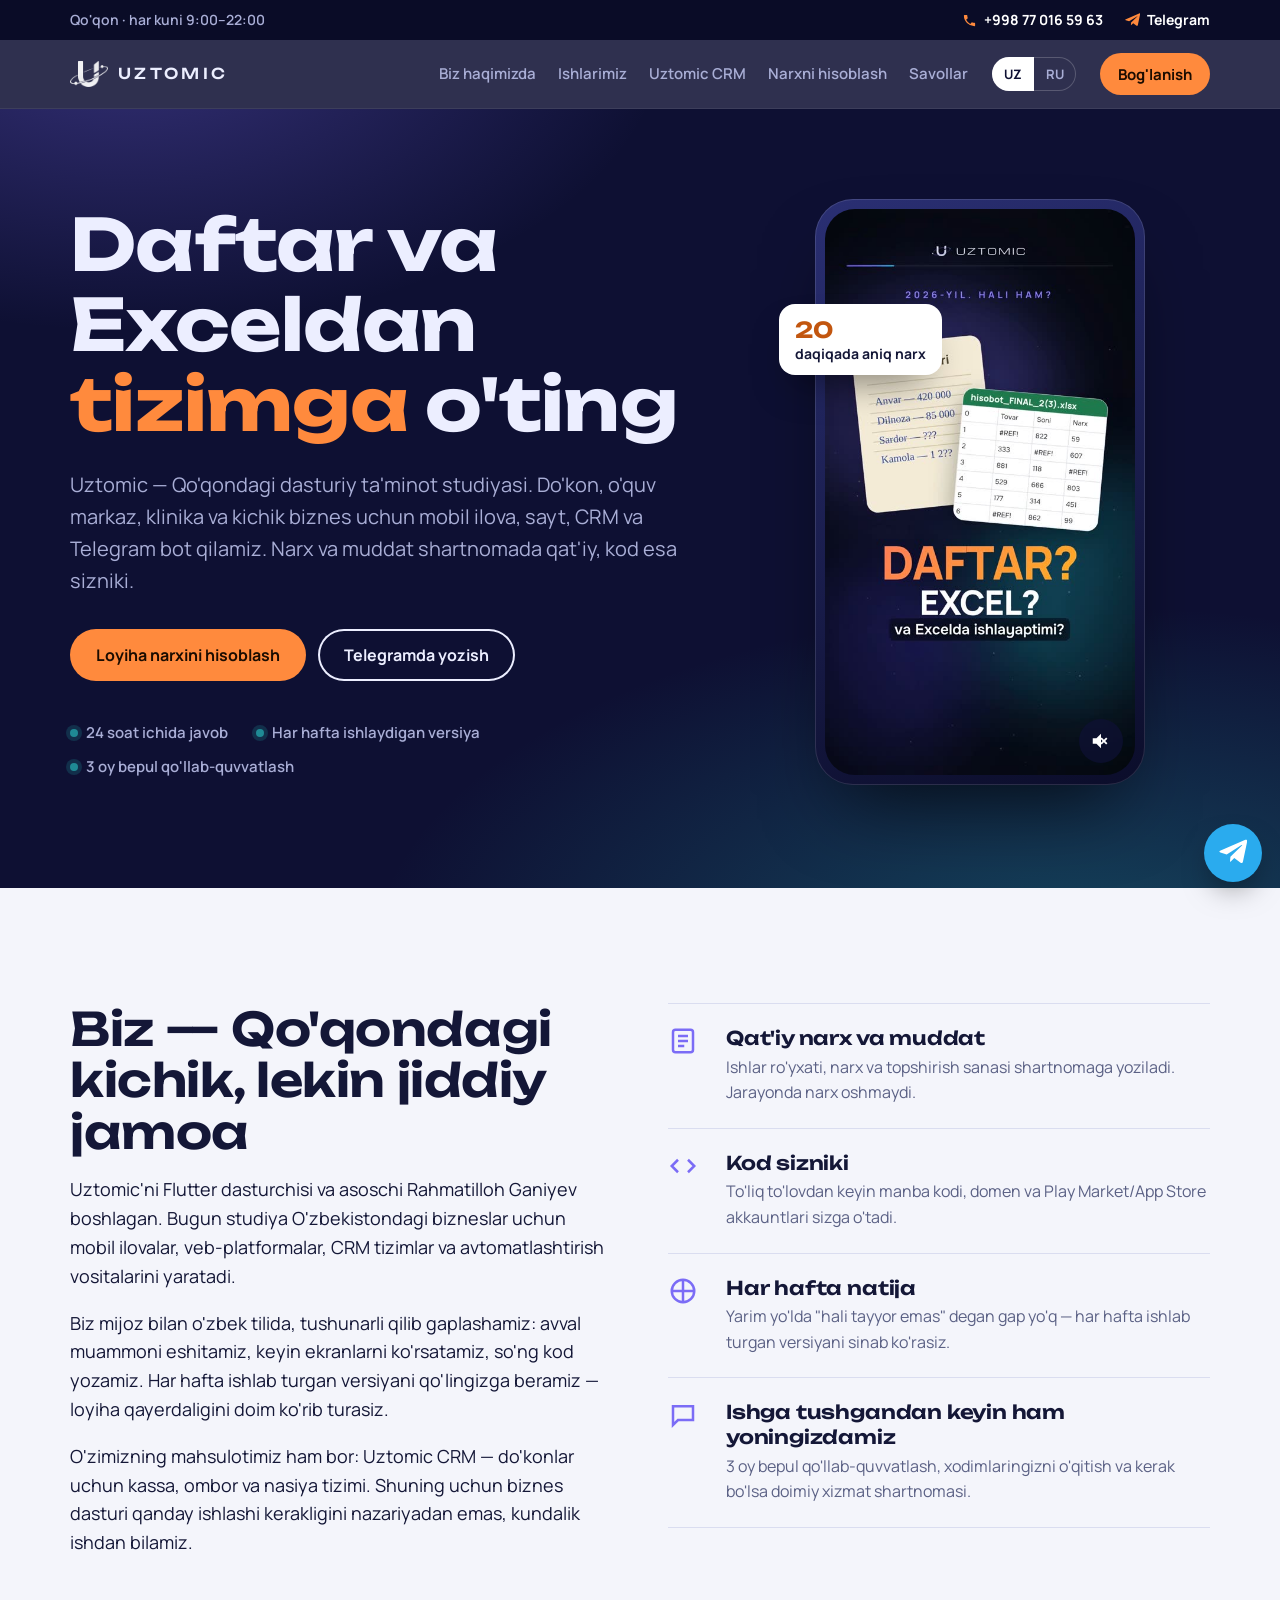
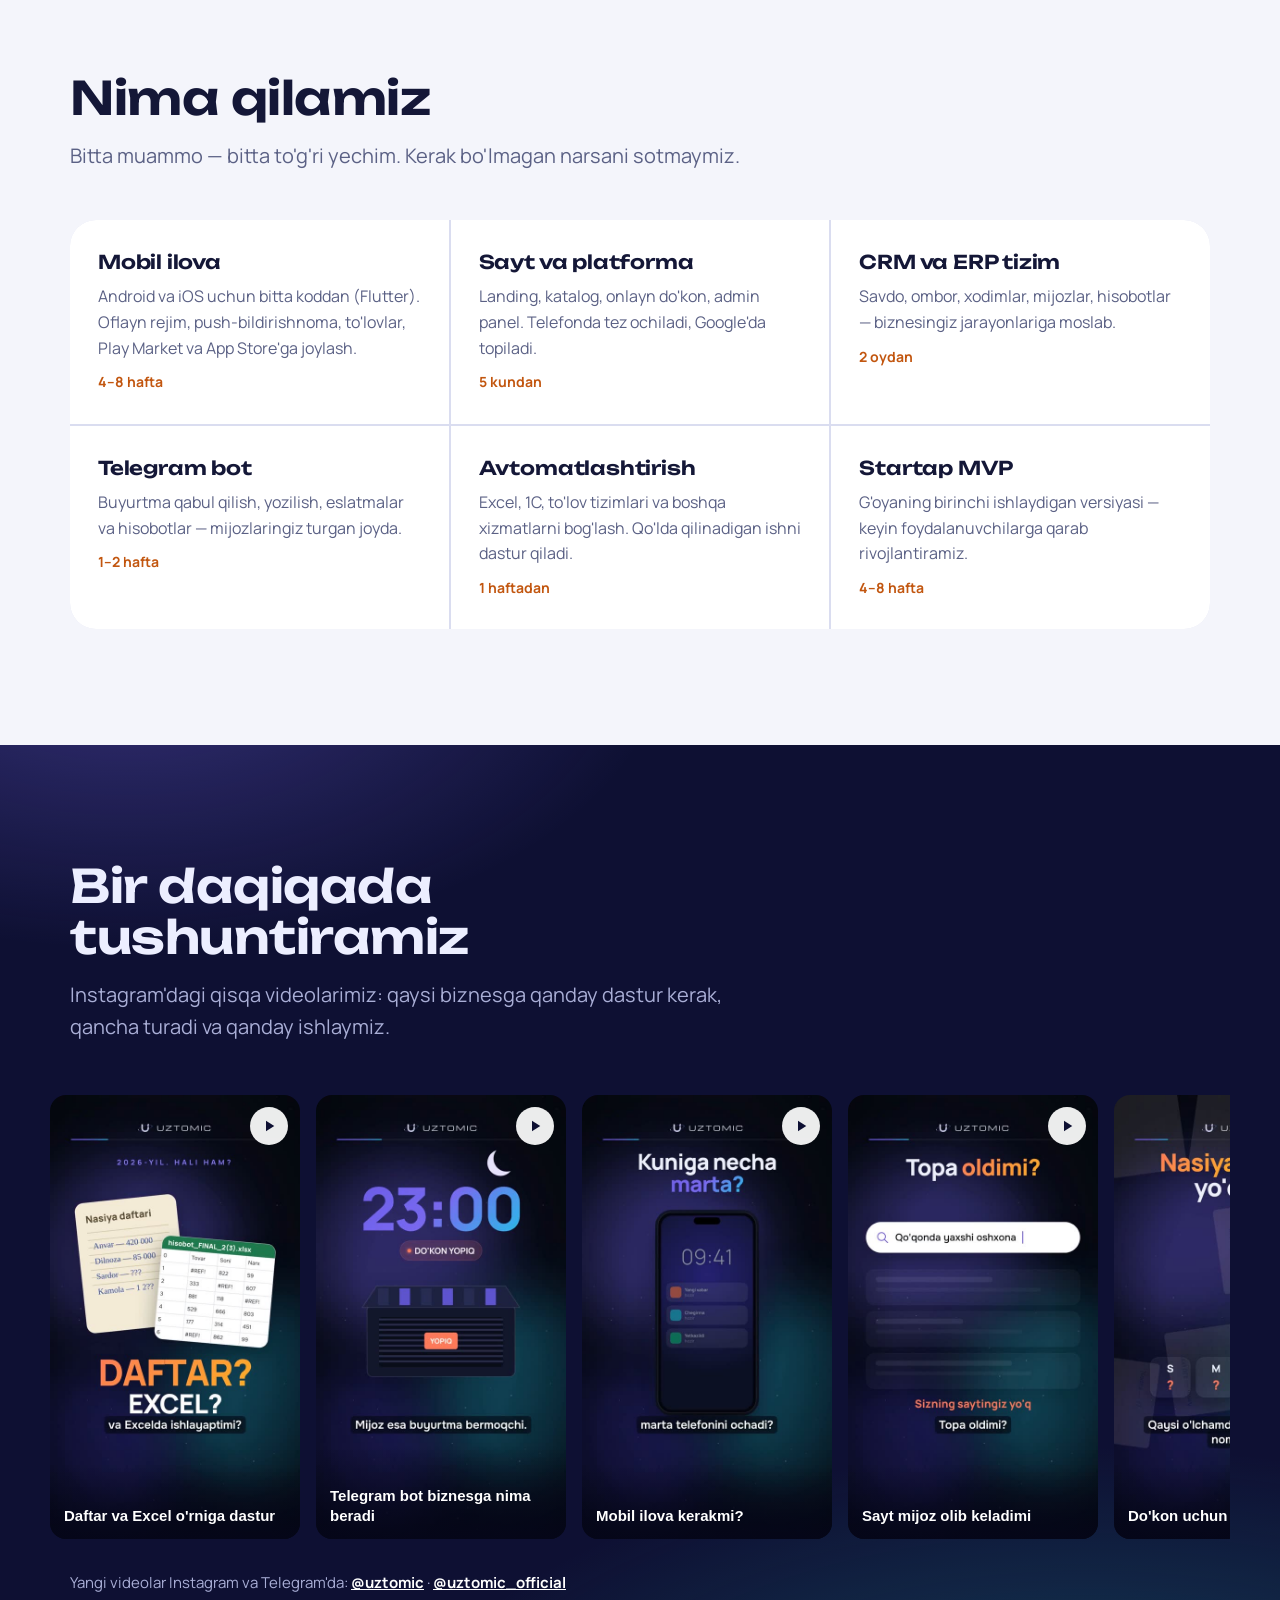
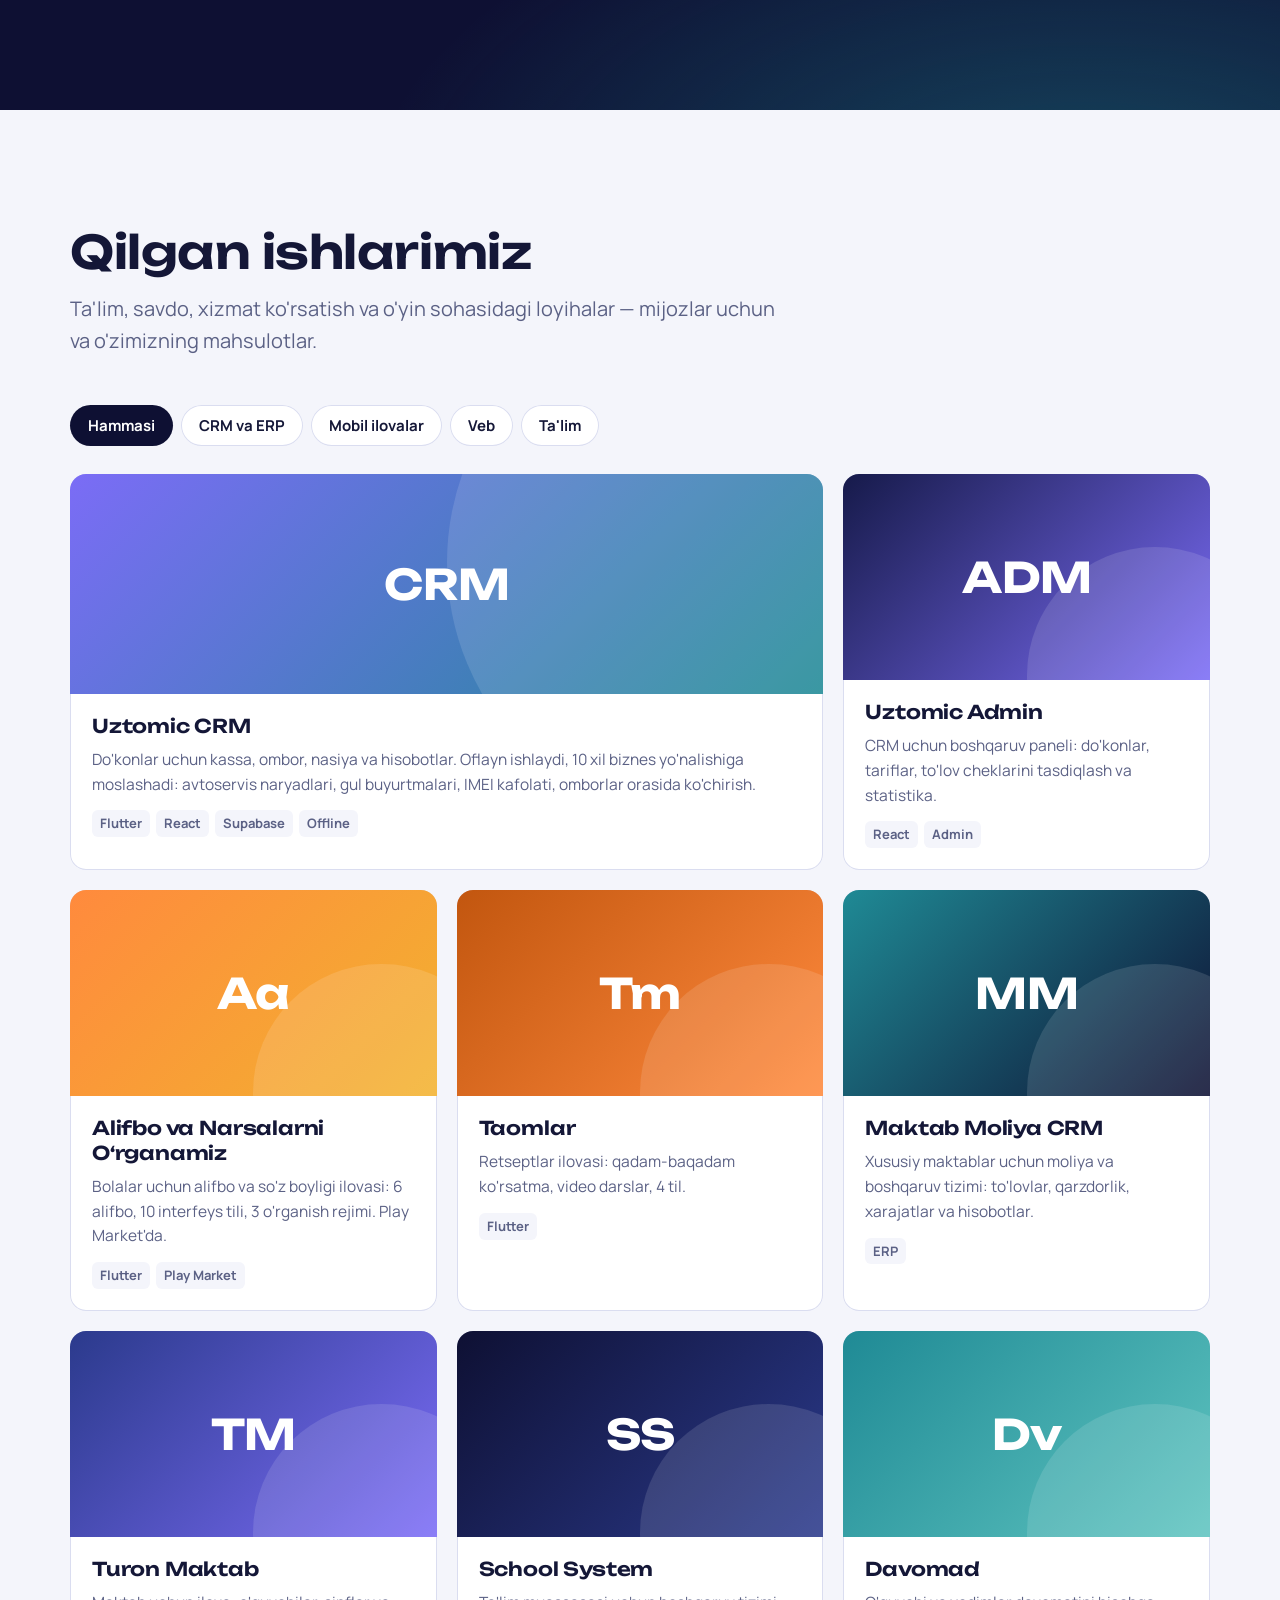
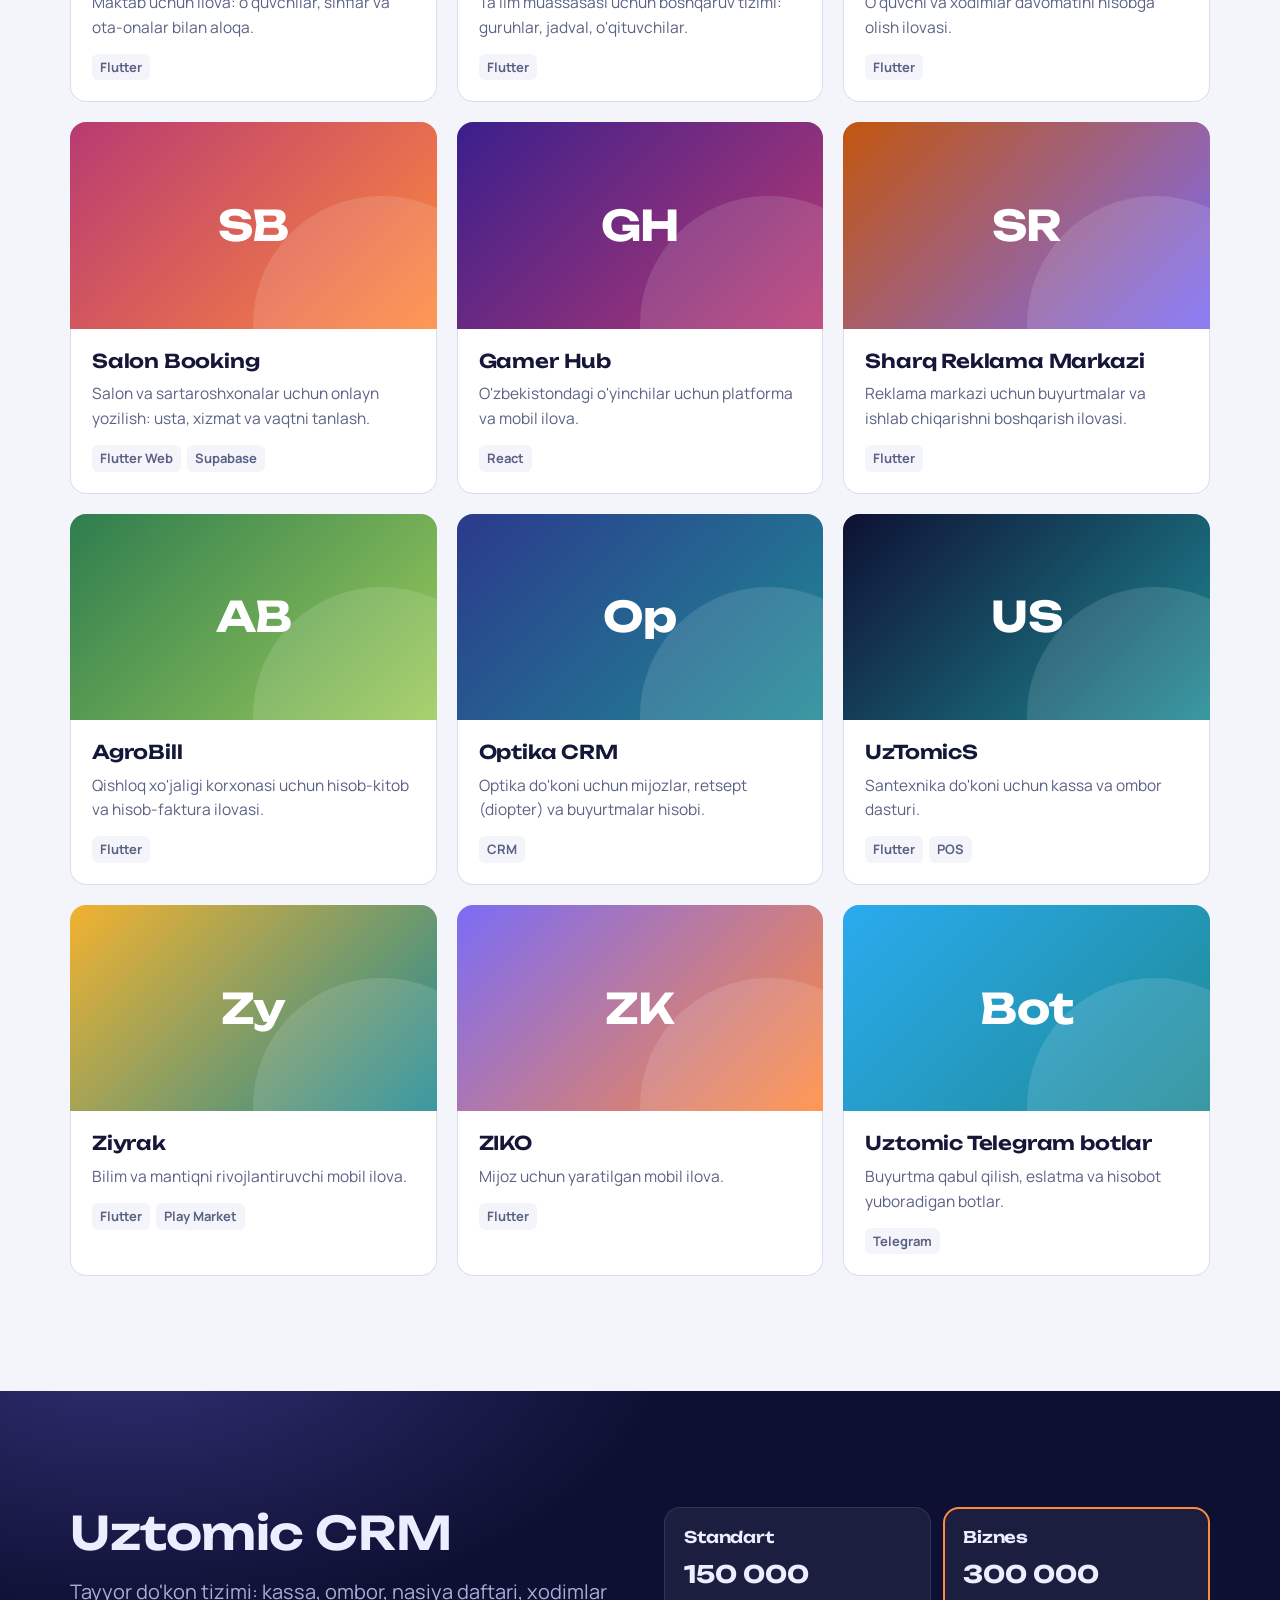
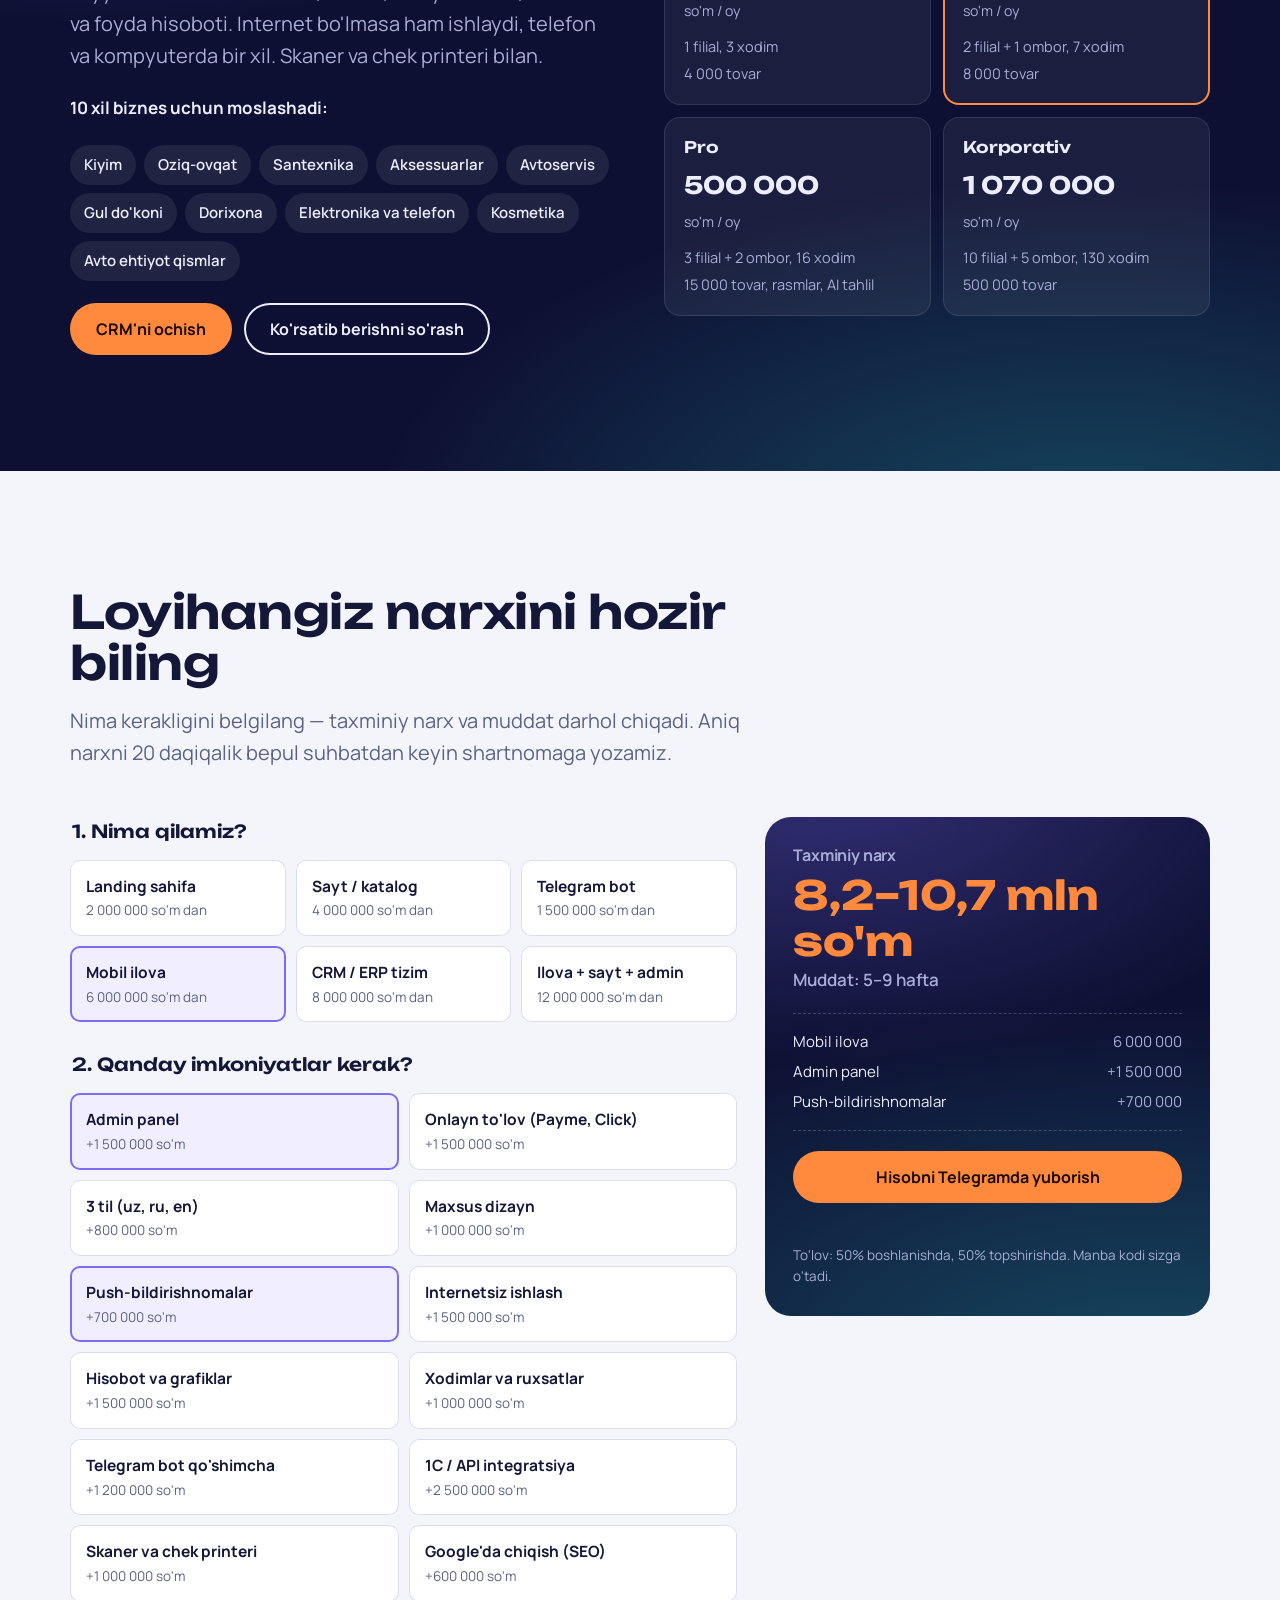
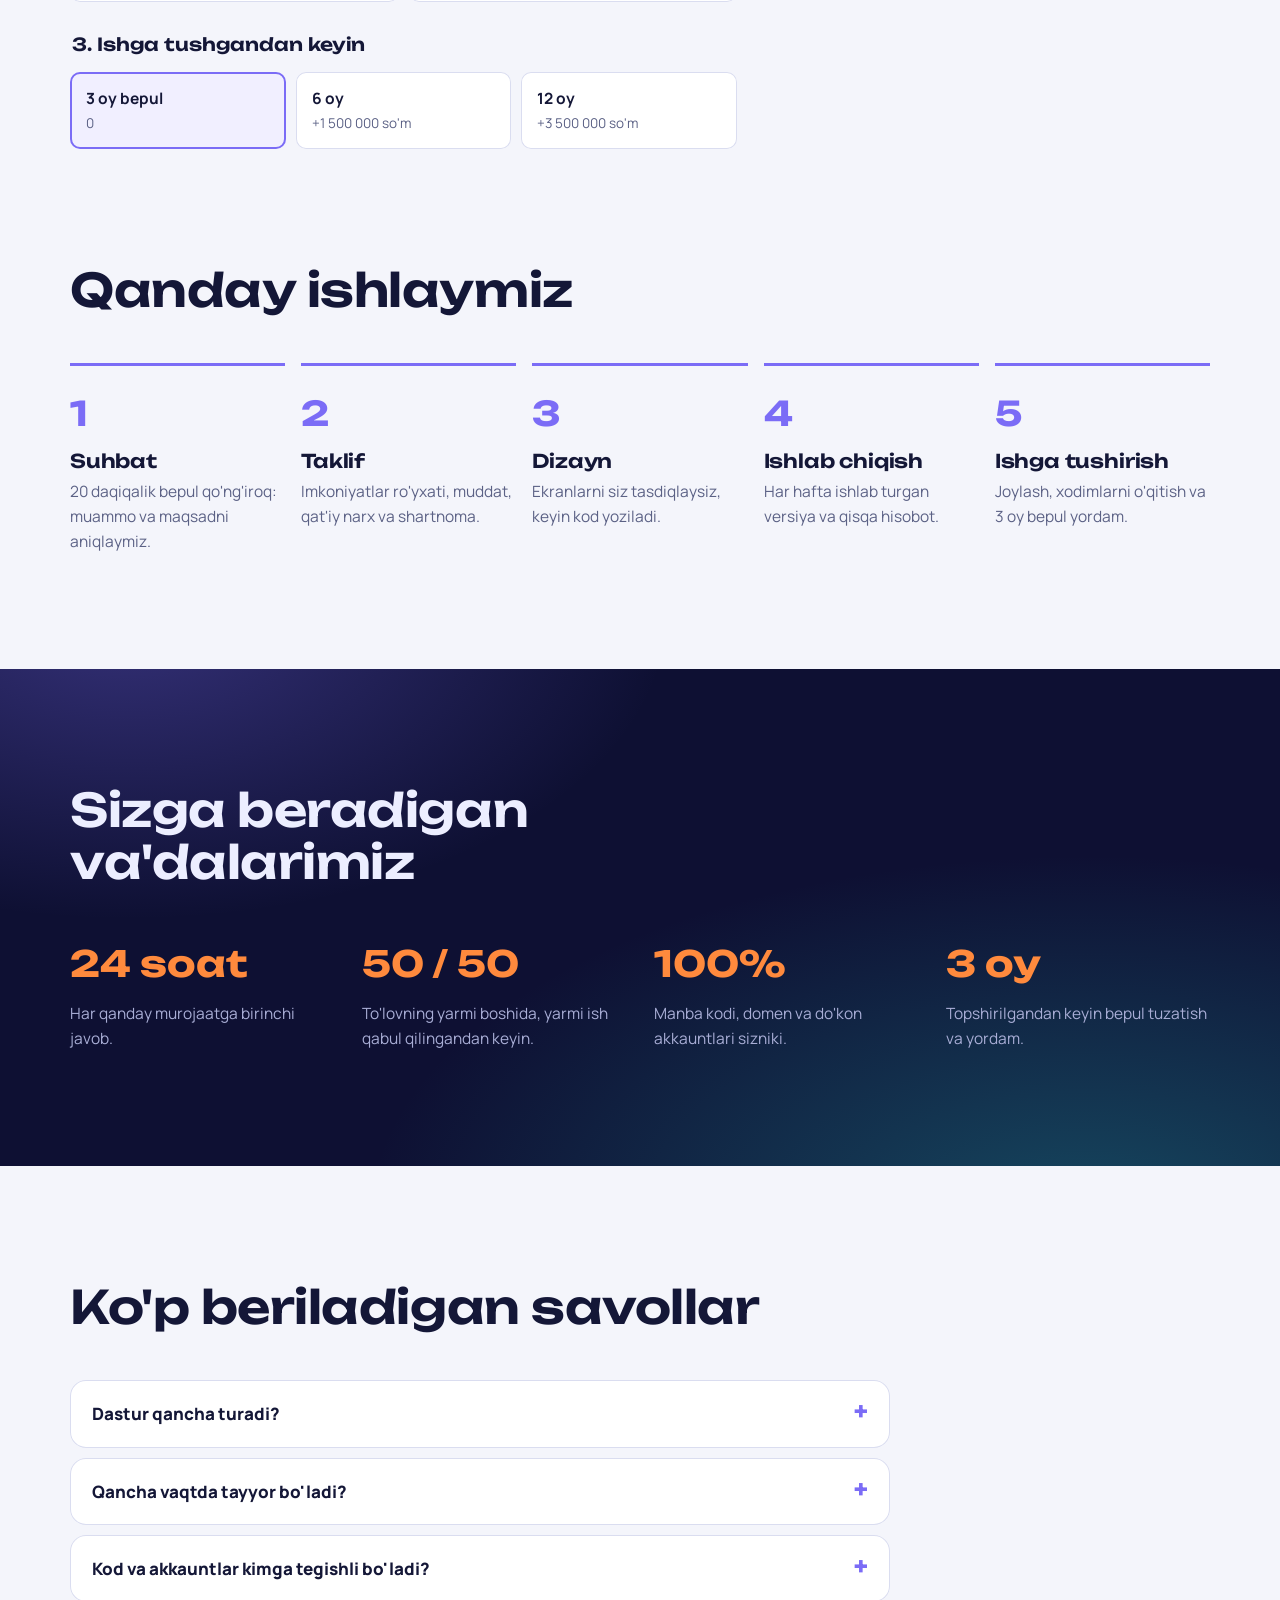
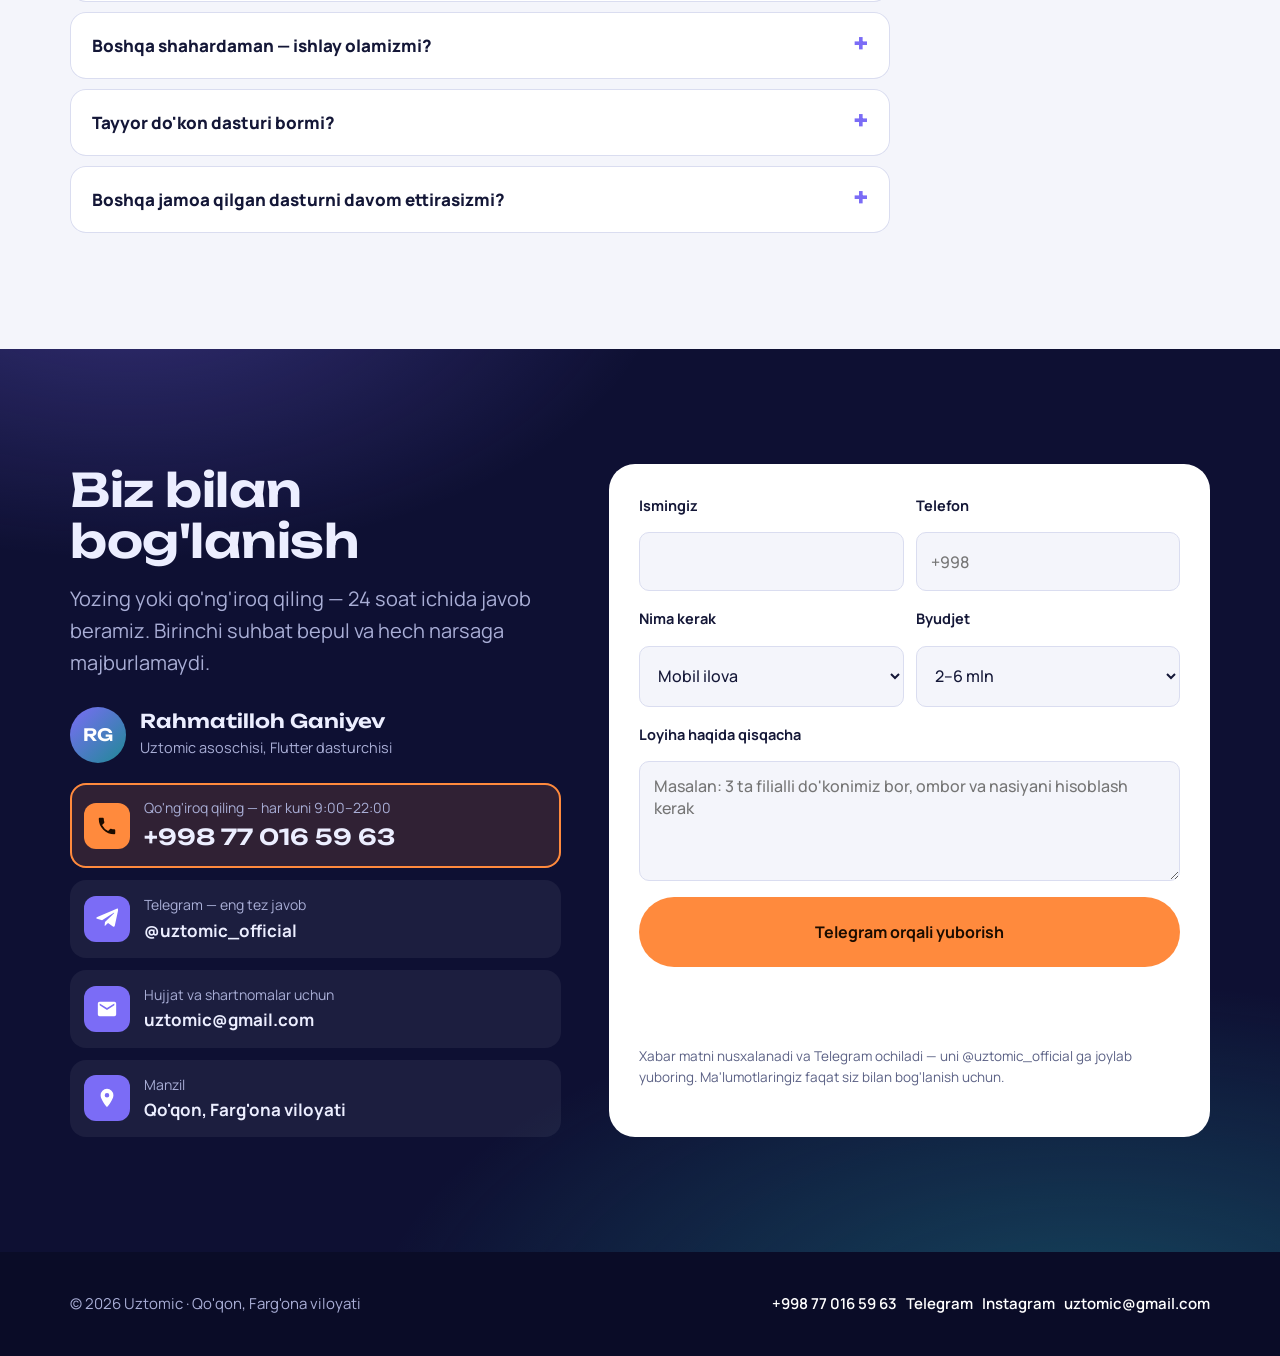
==== commit b9526947: "Aloqa bo'limini aniq ko'rsatish, asoschi ismini tuzatish Sahifa tepasiga telefon va Telegram tasmasi" ====
--- a/index.html
+++ b/index.html
@@ -20,7 +20,7 @@
 <meta property="og:url" content="https://uztomic.uz/">
 <meta name="twitter:card" content="summary_large_image">
 <script type="application/ld+json">
-{"@context":"https://schema.org","@type":"Organization","name":"Uztomic","url":"https://uztomic.uz","logo":"https://uztomic.uz/assets/logo.png","email":"uztomic@gmail.com","telephone":"+998770165963","address":{"@type":"PostalAddress","addressLocality":"Qo'qon","addressRegion":"Farg'ona","addressCountry":"UZ"},"sameAs":["https://t.me/uztomic_official","https://www.instagram.com/uztomic"]}
+{"@context":"https://schema.org","@type":"Organization","name":"Uztomic","url":"https://uztomic.uz","logo":"https://uztomic.uz/assets/logo.png","email":"uztomic@gmail.com","telephone":"+998770165963","address":{"@type":"PostalAddress","addressLocality":"Qo'qon","addressRegion":"Farg'ona","addressCountry":"UZ"},"founder":{"@type":"Person","name":"Rahmatilloh Ganiyev","jobTitle":"Founder, Flutter developer"},"contactPoint":{"@type":"ContactPoint","telephone":"+998770165963","contactType":"customer service","areaServed":"UZ","availableLanguage":["uz","ru"]},"sameAs":["https://t.me/uztomic_official","https://www.instagram.com/uztomic"]}
 </script>
 <link rel="preconnect" href="https://fonts.googleapis.com">
 <link rel="preconnect" href="https://fonts.gstatic.com" crossorigin>
@@ -59,6 +59,15 @@
 .btn--ghost:hover{background:rgba(255,255,255,.08)}
 .btn svg{width:20px;height:20px}
 
+/* Aloqa tasmasi — sahifaning eng tepasida */
+.strip{background:#0A0C27;color:var(--on-night-2);font-size:14px;font-weight:600}
+.strip .wrap{display:flex;flex-wrap:wrap;align-items:center;justify-content:space-between;gap:2px 20px;min-height:40px;padding-top:6px;padding-bottom:6px}
+.strip__links{display:flex;flex-wrap:wrap;gap:2px 22px}
+.strip a{display:inline-flex;align-items:center;gap:7px;min-height:28px;color:#fff;text-decoration:none;font-weight:700}
+.strip a:hover{color:var(--orange)}
+.strip svg{width:15px;height:15px;color:var(--orange);flex:none}
+@media (max-width:640px){.strip__hours{display:none}.strip .wrap{justify-content:center}}
+
 /* Header */
 .top{position:sticky;top:0;z-index:50;background:rgba(14,16,51,.86);backdrop-filter:blur(14px);color:var(--on-night);border-bottom:1px solid rgba(255,255,255,.07)}
 .top__in{display:flex;align-items:center;gap:24px;height:68px}
@@ -67,6 +76,7 @@
 .nav{display:flex;gap:22px;margin-left:auto}
 .nav a{text-decoration:none;color:var(--on-night-2);font-weight:600;font-size:15px}
 .nav a:hover{color:#fff}
+.nav .nav__m{display:none}
 .lang{display:flex;border-radius:999px;box-shadow:inset 0 0 0 1px rgba(255,255,255,.2);overflow:hidden}
 .lang button{background:none;border:0;color:var(--on-night-2);font:700 13px var(--body);padding:8px 12px;cursor:pointer}
 .lang button[aria-pressed=true]{background:#fff;color:var(--night)}
@@ -76,6 +86,7 @@
   .nav{display:none;position:absolute;top:68px;left:0;right:0;flex-direction:column;gap:0;background:var(--night);padding:8px 20px 20px;border-bottom:1px solid rgba(255,255,255,.1)}
   .nav.open{display:flex}
   .nav a{padding:12px 0;font-size:17px}
+  .nav .nav__m{display:block;color:var(--orange);font-weight:800}
   .burger{display:block}
   .top .btn{display:none}
   .lang{margin-left:0}
@@ -211,13 +222,22 @@
 
 /* Contact */
 .contact__grid{display:grid;grid-template-columns:.9fr 1.1fr;gap:48px}
-.ways{display:grid;gap:12px;margin-top:28px}
-.ways a{display:grid;grid-template-columns:46px 1fr;gap:14px;align-items:center;text-decoration:none;padding:14px;border-radius:var(--r-md);background:rgba(255,255,255,.06)}
+.person{display:grid;grid-template-columns:56px 1fr;gap:14px;align-items:center;margin-top:28px}
+.person__av{width:56px;height:56px;border-radius:50%;background:linear-gradient(135deg,var(--violet),var(--teal));display:grid;place-items:center;font-family:var(--display);font-weight:600;font-size:17px;color:#fff}
+.person b{display:block;font-family:var(--display);font-weight:600;font-size:19px;line-height:1.25}
+.person small{display:block;color:var(--on-night-2);font-size:14.5px;margin-top:2px}
+.ways{display:grid;gap:12px;margin-top:20px}
+.ways > *{display:grid;grid-template-columns:46px 1fr;gap:14px;align-items:center;text-decoration:none;padding:14px;border-radius:var(--r-md);background:rgba(255,255,255,.06)}
 .ways a:hover{background:rgba(255,255,255,.1)}
 .ways i{width:46px;height:46px;border-radius:12px;background:var(--violet);display:grid;place-items:center;font-style:normal}
 .ways i svg{width:22px;height:22px}
 .ways small{display:block;color:var(--on-night-2);font-size:14px}
 .ways b{font-size:17px}
+.ways .way--call{background:rgba(255,138,61,.14);box-shadow:inset 0 0 0 2px var(--orange)}
+.ways .way--call:hover{background:rgba(255,138,61,.22)}
+.ways .way--call i{background:var(--orange)}
+.ways .way--call b{font-family:var(--display);font-weight:600;font-size:clamp(18px,2.2vw,22px);white-space:nowrap}
+@media (max-width:360px){.ways .way--call b{font-size:15.5px}}
 form.lead-form{background:var(--card);color:var(--ink);border-radius:var(--r-lg);padding:30px;display:grid;gap:16px}
 .field{display:grid;gap:6px}
 .field label{font-weight:700;font-size:14.5px}
@@ -236,6 +256,16 @@
 </style>
 </head>
 <body>
+
+<div class="strip">
+  <div class="wrap">
+    <span class="strip__hours" data-i18n="strip.hours">Qo'qon · har kuni 9:00–22:00</span>
+    <span class="strip__links">
+      <a href="tel:+998770165963"><svg viewBox="0 0 24 24" fill="currentColor" aria-hidden="true"><path d="M6.6 10.8a15.2 15.2 0 0 0 6.6 6.6l2.2-2.2c.3-.3.7-.4 1-.2 1.1.4 2.3.6 3.6.6.6 0 1 .4 1 1V20c0 .6-.4 1-1 1A17 17 0 0 1 3 4c0-.6.4-1 1-1h3.5c.6 0 1 .4 1 1 0 1.3.2 2.5.6 3.6.1.3 0 .7-.2 1z"/></svg>+998 77 016 59 63</a>
+      <a href="https://t.me/uztomic_official" target="_blank" rel="noopener"><svg viewBox="0 0 24 24" fill="currentColor" aria-hidden="true"><path d="M9.8 15.3l-.4 4.1c.6 0 .8-.3 1.1-.6l2.6-2.5 5.4 4c1 .5 1.7.3 2-.9l3.6-17c.4-1.5-.5-2.1-1.5-1.7L1.4 9.8C0 10.4 0 11.2 1.2 11.6l5.4 1.7L19 5.4c.6-.4 1.1-.2.7.2z"/></svg>Telegram</a>
+    </span>
+  </div>
+</div>
 
 <header class="top">
   <div class="wrap top__in">
@@ -249,6 +279,7 @@
       <a href="#crm">Uztomic CRM</a>
       <a href="#calc" data-i18n="nav.calc">Narxni hisoblash</a>
       <a href="#faq" data-i18n="nav.faq">Savollar</a>
+      <a class="nav__m" href="#contact" data-i18n="nav.contact">Biz bilan bog'lanish</a>
     </nav>
     <div class="lang" role="group" aria-label="Til">
       <button type="button" data-lang="uz" aria-pressed="true">UZ</button>
@@ -291,7 +322,7 @@
   <div class="wrap about__grid">
     <div class="about__text">
       <h2 data-i18n="about.title">Biz — Qo'qondagi kichik, lekin jiddiy jamoa</h2>
-      <p data-i18n="about.p1">Uztomic'ni Flutter dasturchisi va asoschi Gaabi boshlagan. Bugun studiya O'zbekistondagi bizneslar uchun mobil ilovalar, veb-platformalar, CRM tizimlar va avtomatlashtirish vositalarini yaratadi.</p>
+      <p data-i18n="about.p1">Uztomic'ni Flutter dasturchisi va asoschi Rahmatilloh Ganiyev boshlagan. Bugun studiya O'zbekistondagi bizneslar uchun mobil ilovalar, veb-platformalar, CRM tizimlar va avtomatlashtirish vositalarini yaratadi.</p>
       <p data-i18n="about.p2">Biz mijoz bilan o'zbek tilida, tushunarli qilib gaplashamiz: avval muammoni eshitamiz, keyin ekranlarni ko'rsatamiz, so'ng kod yozamiz. Har hafta ishlab turgan versiyani qo'lingizga beramiz — loyiha qayerdaligini doim ko'rib turasiz.</p>
       <p data-i18n="about.p3">O'zimizning mahsulotimiz ham bor: Uztomic CRM — do'konlar uchun kassa, ombor va nasiya tizimi. Shuning uchun biznes dasturi qanday ishlashi kerakligini nazariyadan emas, kundalik ishdan bilamiz.</p>
     </div>
@@ -445,12 +476,17 @@
 <section class="night" id="contact">
   <div class="wrap contact__grid">
     <div>
-      <h2 data-i18n="c.title">Loyihangizni gaplashamiz</h2>
+      <h2 data-i18n="c.title">Biz bilan bog'lanish</h2>
       <p class="lead" style="margin-top:16px" data-i18n="c.lead">Yozing yoki qo'ng'iroq qiling — 24 soat ichida javob beramiz. Birinchi suhbat bepul va hech narsaga majburlamaydi.</p>
+      <div class="person">
+        <span class="person__av" aria-hidden="true">RG</span>
+        <span><b data-i18n="c.name">Rahmatilloh Ganiyev</b><small data-i18n="c.role">Uztomic asoschisi, Flutter dasturchisi</small></span>
+      </div>
       <div class="ways">
+        <a class="way--call" href="tel:+998770165963"><i><svg viewBox="0 0 24 24" fill="#1b0c00"><path d="M6.6 10.8a15.2 15.2 0 0 0 6.6 6.6l2.2-2.2c.3-.3.7-.4 1-.2 1.1.4 2.3.6 3.6.6.6 0 1 .4 1 1V20c0 .6-.4 1-1 1A17 17 0 0 1 3 4c0-.6.4-1 1-1h3.5c.6 0 1 .4 1 1 0 1.3.2 2.5.6 3.6.1.3 0 .7-.2 1z"/></svg></i><span><small data-i18n="c.ph">Qo'ng'iroq qiling — har kuni 9:00–22:00</small><b>+998 77 016 59 63</b></span></a>
         <a href="https://t.me/uztomic_official" target="_blank" rel="noopener"><i><svg viewBox="0 0 24 24" fill="#fff"><path d="M9.8 15.3l-.4 4.1c.6 0 .8-.3 1.1-.6l2.6-2.5 5.4 4c1 .5 1.7.3 2-.9l3.6-17c.4-1.5-.5-2.1-1.5-1.7L1.4 9.8C0 10.4 0 11.2 1.2 11.6l5.4 1.7L19 5.4c.6-.4 1.1-.2.7.2z"/></svg></i><span><small data-i18n="c.tg">Telegram — eng tez javob</small><b>@uztomic_official</b></span></a>
-        <a href="tel:+998770165963"><i><svg viewBox="0 0 24 24" fill="#fff"><path d="M6.6 10.8a15.2 15.2 0 0 0 6.6 6.6l2.2-2.2c.3-.3.7-.4 1-.2 1.1.4 2.3.6 3.6.6.6 0 1 .4 1 1V20c0 .6-.4 1-1 1A17 17 0 0 1 3 4c0-.6.4-1 1-1h3.5c.6 0 1 .4 1 1 0 1.3.2 2.5.6 3.6.1.3 0 .7-.2 1z"/></svg></i><span><small data-i18n="c.ph">Har kuni 9:00–22:00</small><b>+998 77 016 59 63</b></span></a>
         <a href="mailto:uztomic@gmail.com"><i><svg viewBox="0 0 24 24" fill="#fff"><path d="M20 4H4a2 2 0 0 0-2 2v12a2 2 0 0 0 2 2h16a2 2 0 0 0 2-2V6a2 2 0 0 0-2-2zm0 4-8 5-8-5V6l8 5 8-5z"/></svg></i><span><small data-i18n="c.em">Hujjat va shartnomalar uchun</small><b>uztomic@gmail.com</b></span></a>
+        <div><i><svg viewBox="0 0 24 24" fill="#fff"><path d="M12 2a7 7 0 0 0-7 7c0 5.2 7 13 7 13s7-7.8 7-13a7 7 0 0 0-7-7zm0 9.5A2.5 2.5 0 1 1 12 6.5a2.5 2.5 0 0 1 0 5z"/></svg></i><span><small data-i18n="c.addr">Manzil</small><b data-i18n="ft.addr">Qo'qon, Farg'ona viloyati</b></span></div>
       </div>
     </div>
     <form class="lead-form" id="leadForm">
@@ -476,7 +512,7 @@
 <footer>
   <div class="wrap">
     <span>© 2026 Uztomic · <span data-i18n="ft.addr">Qo'qon, Farg'ona viloyati</span></span>
-    <span><a href="https://t.me/uztomic_official" target="_blank" rel="noopener">Telegram</a> &nbsp; <a href="https://www.instagram.com/uztomic" target="_blank" rel="noopener">Instagram</a> &nbsp; <a href="tel:+998770165963">+998 77 016 59 63</a></span>
+    <span><a href="tel:+998770165963">+998 77 016 59 63</a> &nbsp; <a href="https://t.me/uztomic_official" target="_blank" rel="noopener">Telegram</a> &nbsp; <a href="https://www.instagram.com/uztomic" target="_blank" rel="noopener">Instagram</a> &nbsp; <a href="mailto:uztomic@gmail.com">uztomic@gmail.com</a></span>
   </div>
 </footer>
 
@@ -574,12 +610,13 @@
 
 /* ===================== Tarjimalar ===================== */
 const RU = {
-  'nav.about':'О нас','nav.works':'Работы','nav.calc':'Рассчитать цену','nav.faq':'Вопросы','cta.short':'Связаться',
+  'nav.about':'О нас','nav.works':'Работы','nav.calc':'Рассчитать цену','nav.faq':'Вопросы','nav.contact':'Связаться с нами','cta.short':'Связаться',
+  'strip.hours':'Коканд · ежедневно 9:00–22:00',
   'hero.title':'Из тетради и Excel — <em>в систему</em>',
   'hero.lead':'Uztomic — студия разработки из Коканда. Делаем мобильные приложения, сайты, CRM и Telegram-ботов для магазинов, учебных центров, клиник и малого бизнеса. Цена и срок фиксируются в договоре, код остаётся у вас.',
   'hero.cta1':'Рассчитать стоимость','hero.cta2':'Написать в Telegram','hero.f1':'Ответ в течение 24 часов','hero.f2':'Рабочая версия каждую неделю','hero.f3':'3 месяца бесплатной поддержки','hero.tag':'минут до точной цены',
   'about.title':'Мы — небольшая, но серьёзная команда из Коканда',
-  'about.p1':'Uztomic основал Flutter-разработчик Gaabi. Сегодня студия создаёт мобильные приложения, веб-платформы, CRM и инструменты автоматизации для бизнеса Узбекистана.',
+  'about.p1':'Uztomic основал Flutter-разработчик Рахматиллох Ганиев. Сегодня студия создаёт мобильные приложения, веб-платформы, CRM и инструменты автоматизации для бизнеса Узбекистана.',
   'about.p2':'Говорим с клиентом понятным языком: сначала слушаем задачу, потом показываем экраны и только потом пишем код. Каждую неделю вы получаете рабочую версию и видите, где находится проект.',
   'about.p3':'У нас есть и свой продукт — Uztomic CRM для магазинов. Поэтому мы знаем, как должна работать бизнес-программа, не по теории, а по ежедневной работе.',
   'v1.t':'Фиксированная цена и срок','v1.p':'Список работ, цена и дата сдачи прописываются в договоре. Цена в процессе не растёт.',
@@ -610,8 +647,8 @@
   'q4':'Я в другом городе — сможем работать?','a4':'Да. Работаем по всему Узбекистану и с зарубежными клиентами через Telegram, телефон и видеозвонки.',
   'q5':'Есть готовая программа для магазина?','a5':'Да, Uztomic CRM. От 150 000 сум в месяц. Подходит для одежды, продуктов, автосервиса, цветочного, аптеки и ещё 10 видов бизнеса.',
   'q6':'Продолжите программу другой команды?','a6':'Да. Посмотрим код или ссылку в магазине и дадим план исправлений или развития.',
-  'c.title':'Обсудим ваш проект','c.lead':'Напишите или позвоните — ответим в течение 24 часов. Первая консультация бесплатна и ни к чему не обязывает.',
-  'c.tg':'Telegram — самый быстрый ответ','c.ph':'Ежедневно 9:00–22:00','c.em':'Для документов и договоров',
+  'c.title':'Свяжитесь с нами','c.name':'Рахматиллох Ганиев','c.role':'Основатель Uztomic, Flutter-разработчик','c.addr':'Адрес','c.lead':'Напишите или позвоните — ответим в течение 24 часов. Первая консультация бесплатна и ни к чему не обязывает.',
+  'c.tg':'Telegram — самый быстрый ответ','c.ph':'Звоните — ежедневно 9:00–22:00','c.em':'Для документов и договоров',
   'f.name':'Ваше имя','f.phone':'Телефон','f.type':'Что нужно','f.budget':'Бюджет','f.msg':'Коротко о проекте','f.msgph':'Например: у нас магазин с 3 филиалами, нужен учёт склада и долгов','f.send':'Отправить через Telegram',
   'f.note':'Текст сообщения скопируется и откроется Telegram — вставьте его в чат @uztomic_official. Данные используются только для связи с вами.',
   'o1':'Мобильное приложение','o2':'Сайт','o3':'CRM / ERP система','o4':'Telegram-бот','o5':'Пока не знаю','o6':'Пока не определён','ft.addr':'Коканд, Ферганская область',
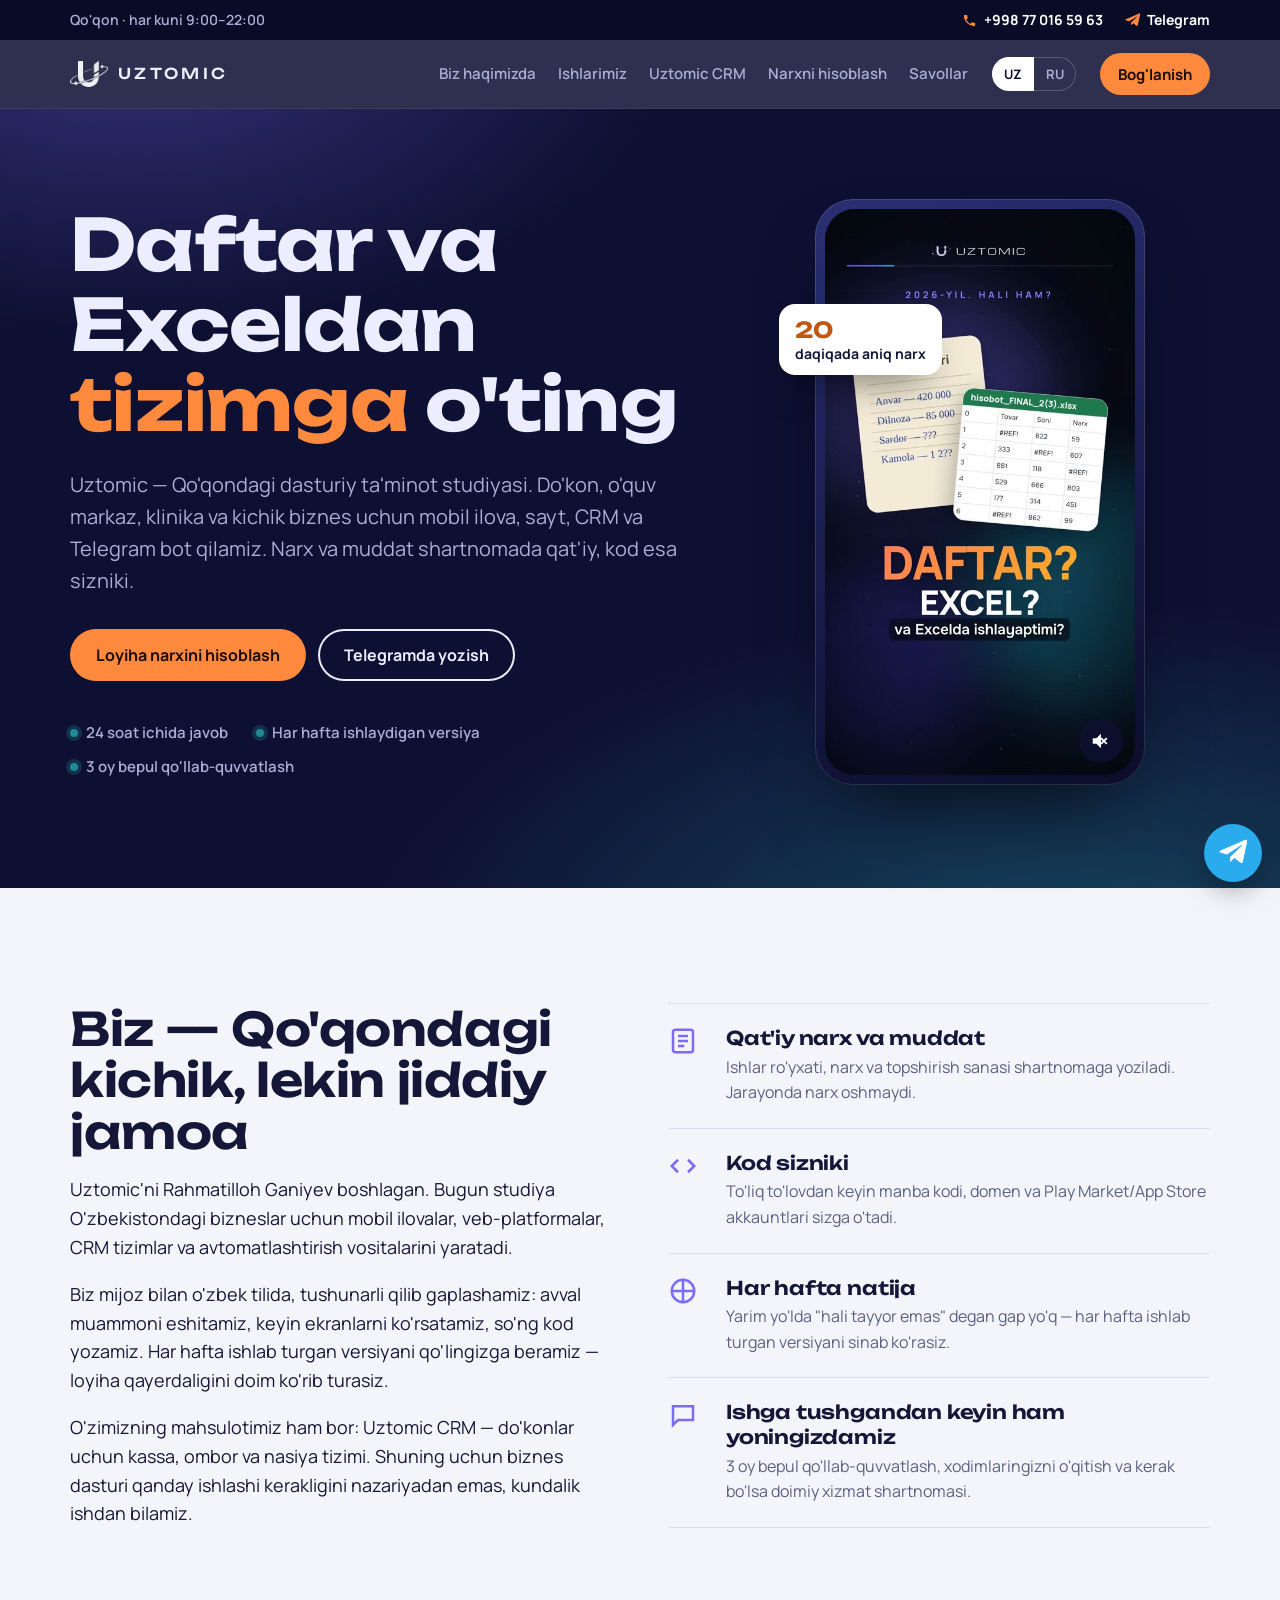
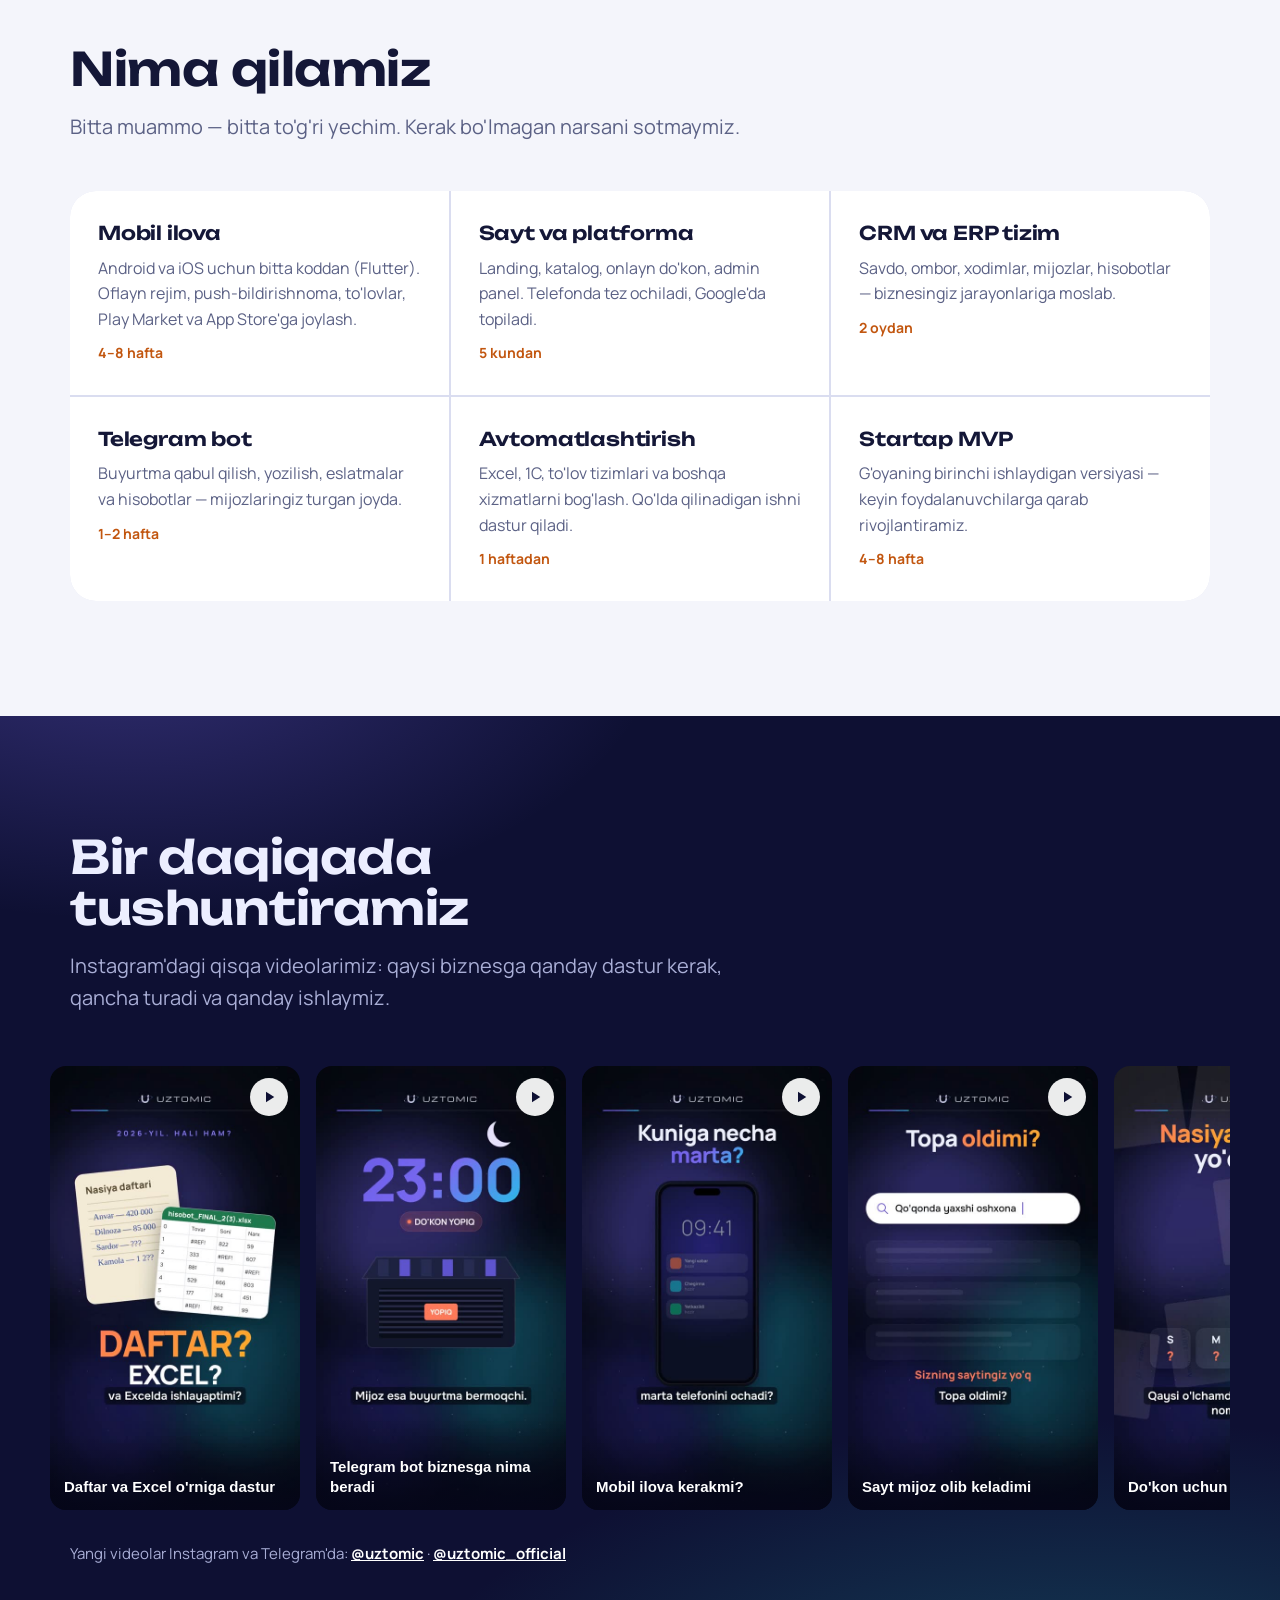
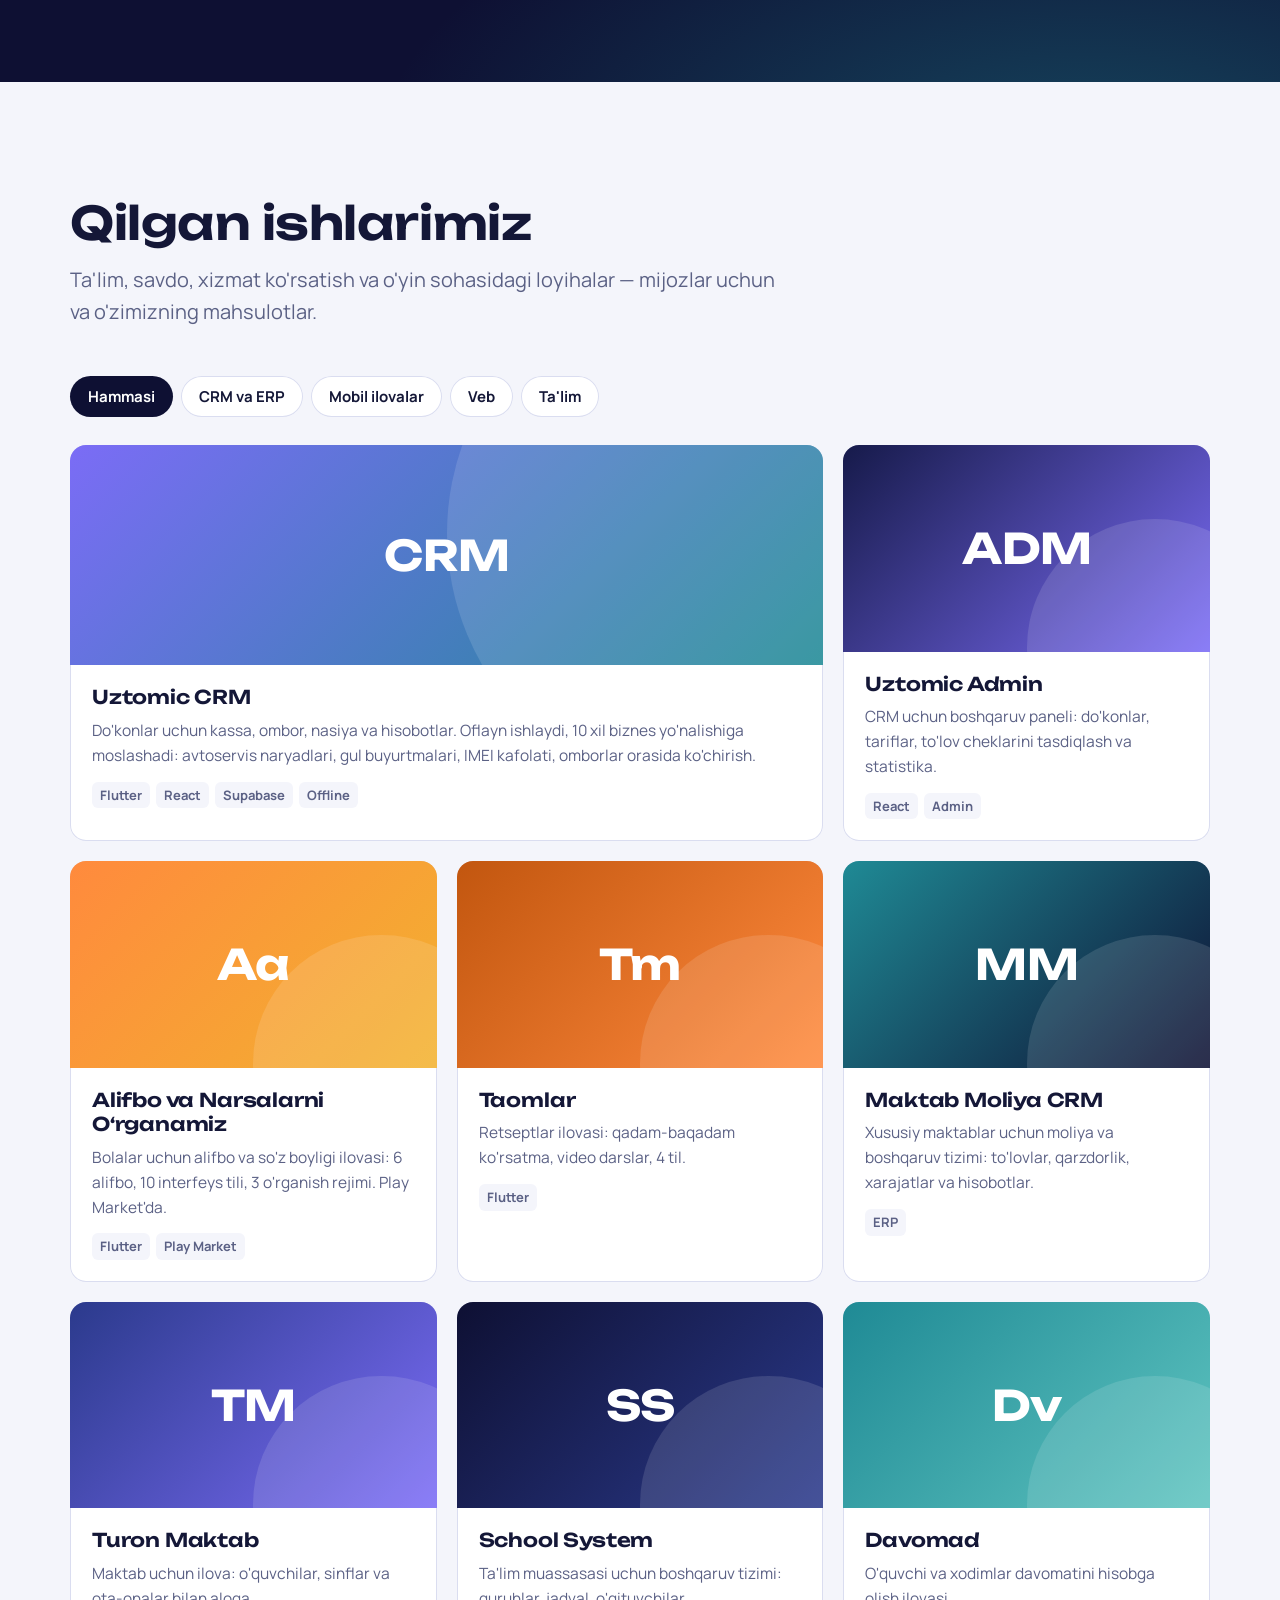
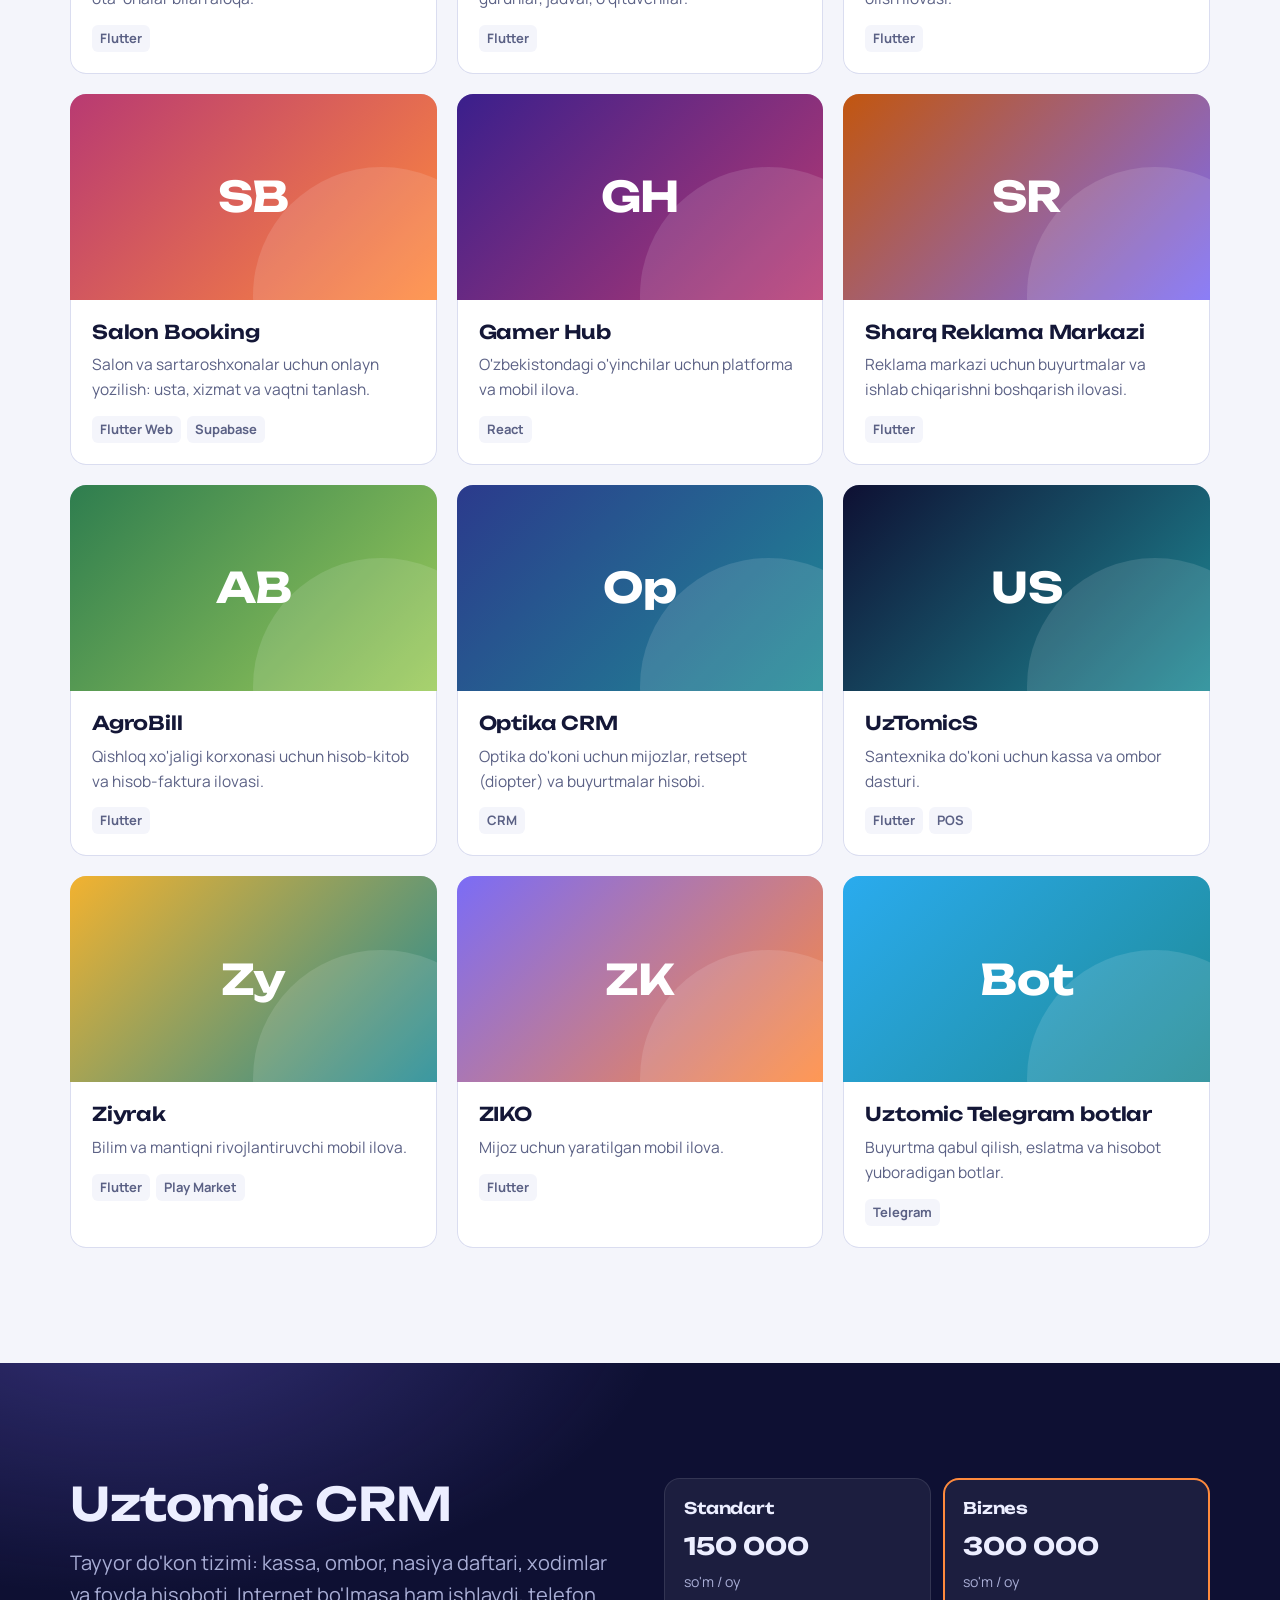
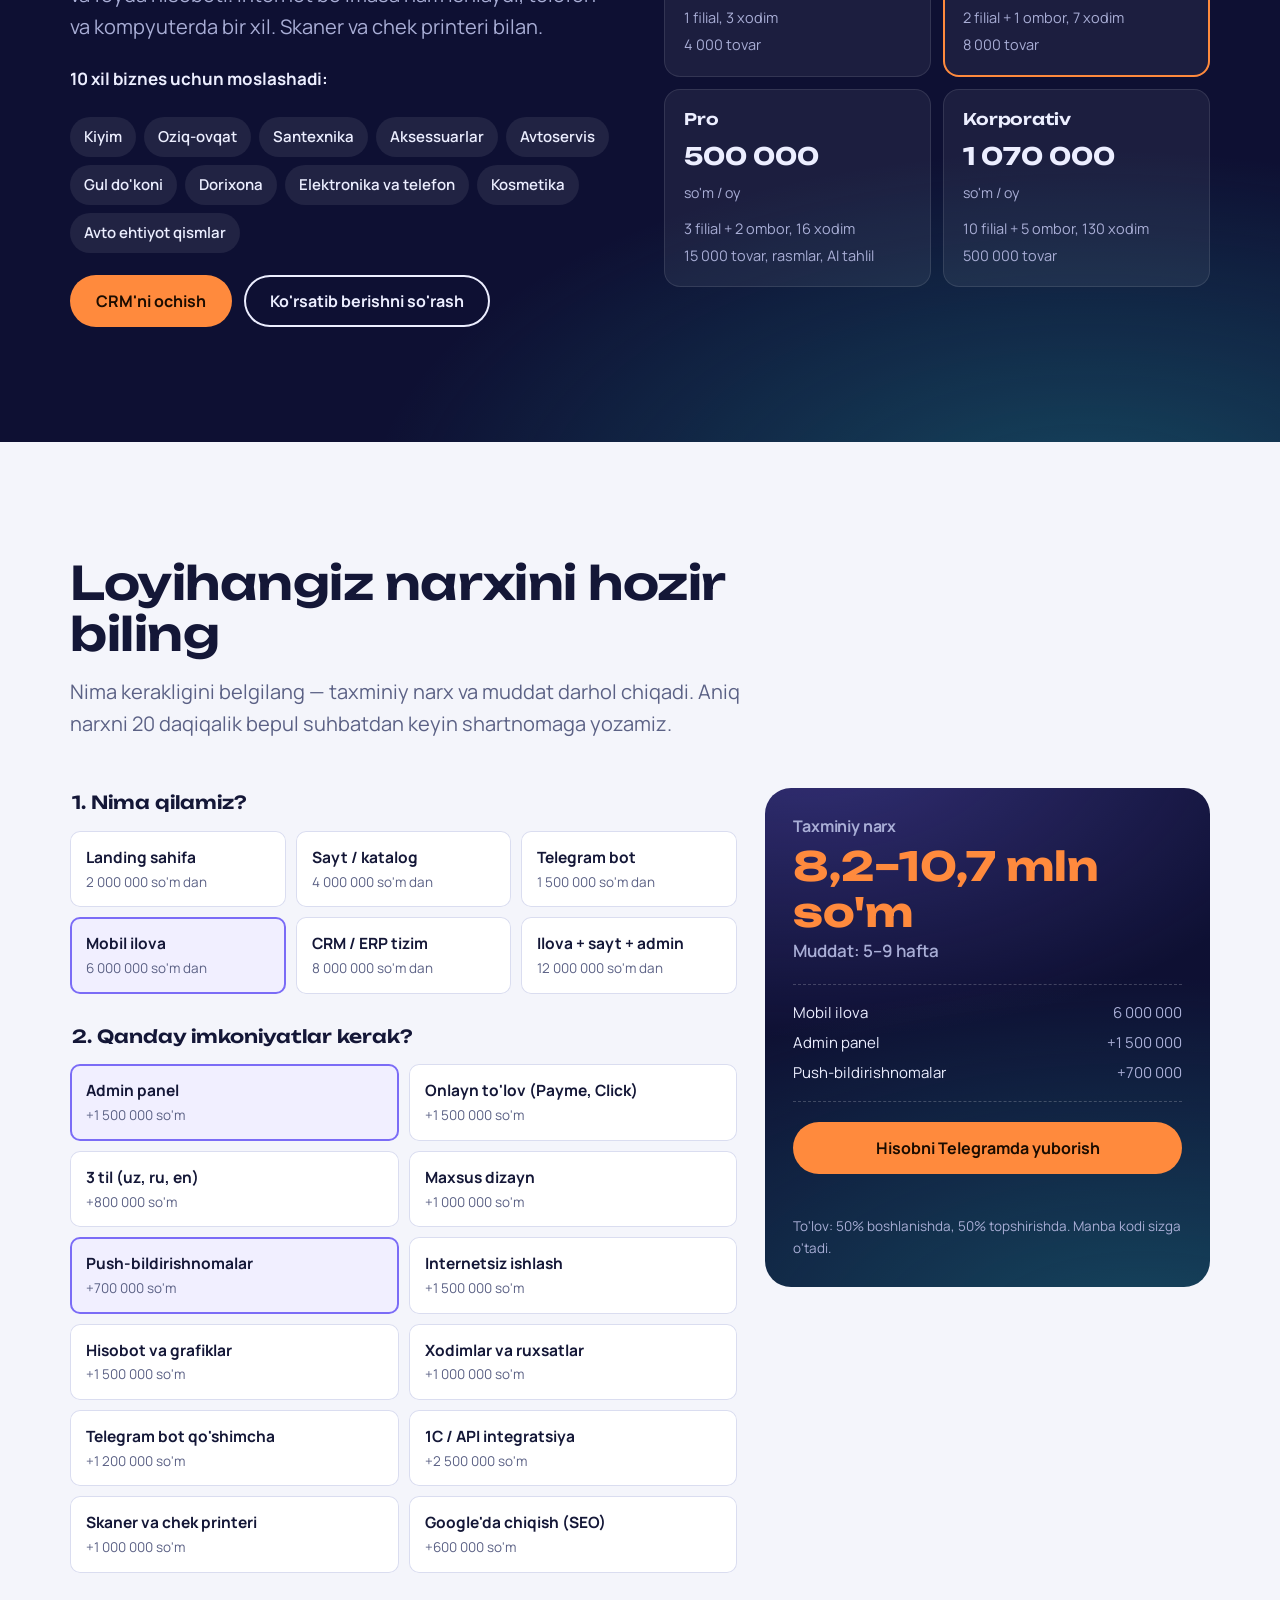
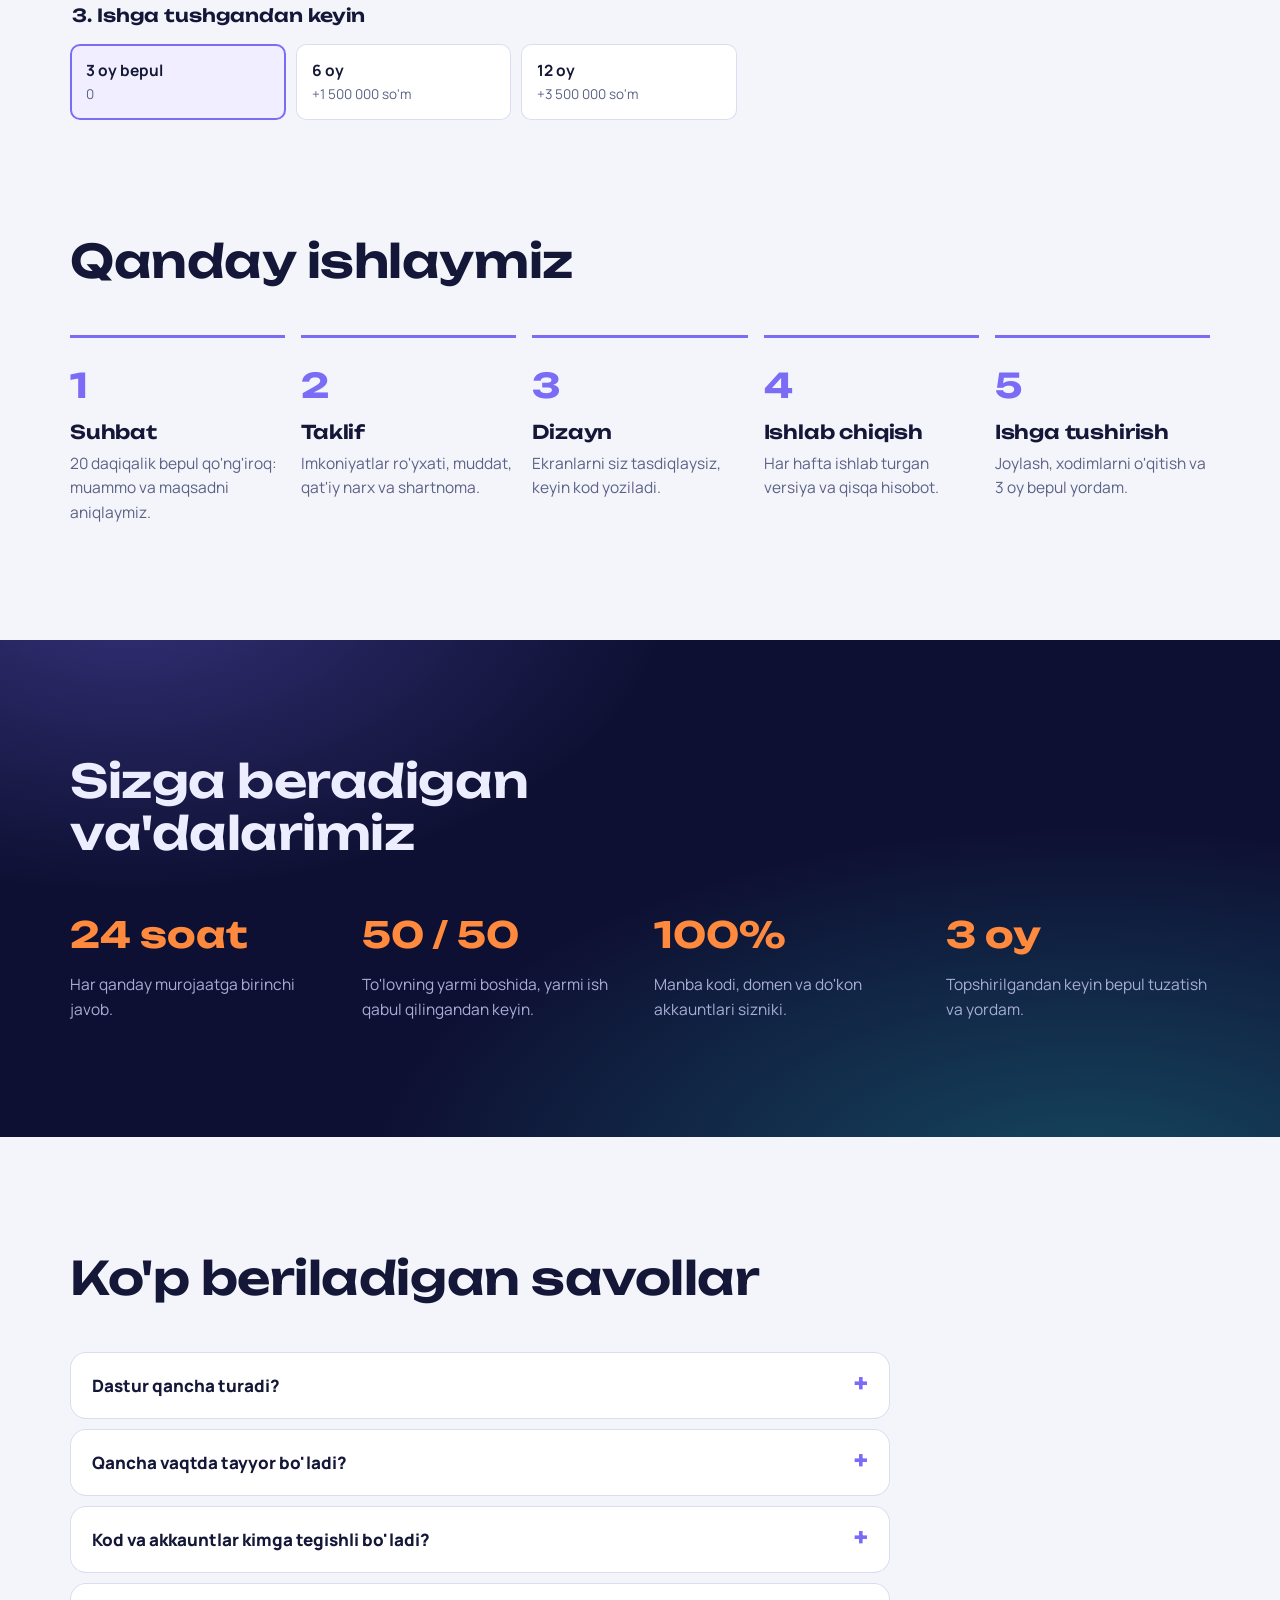
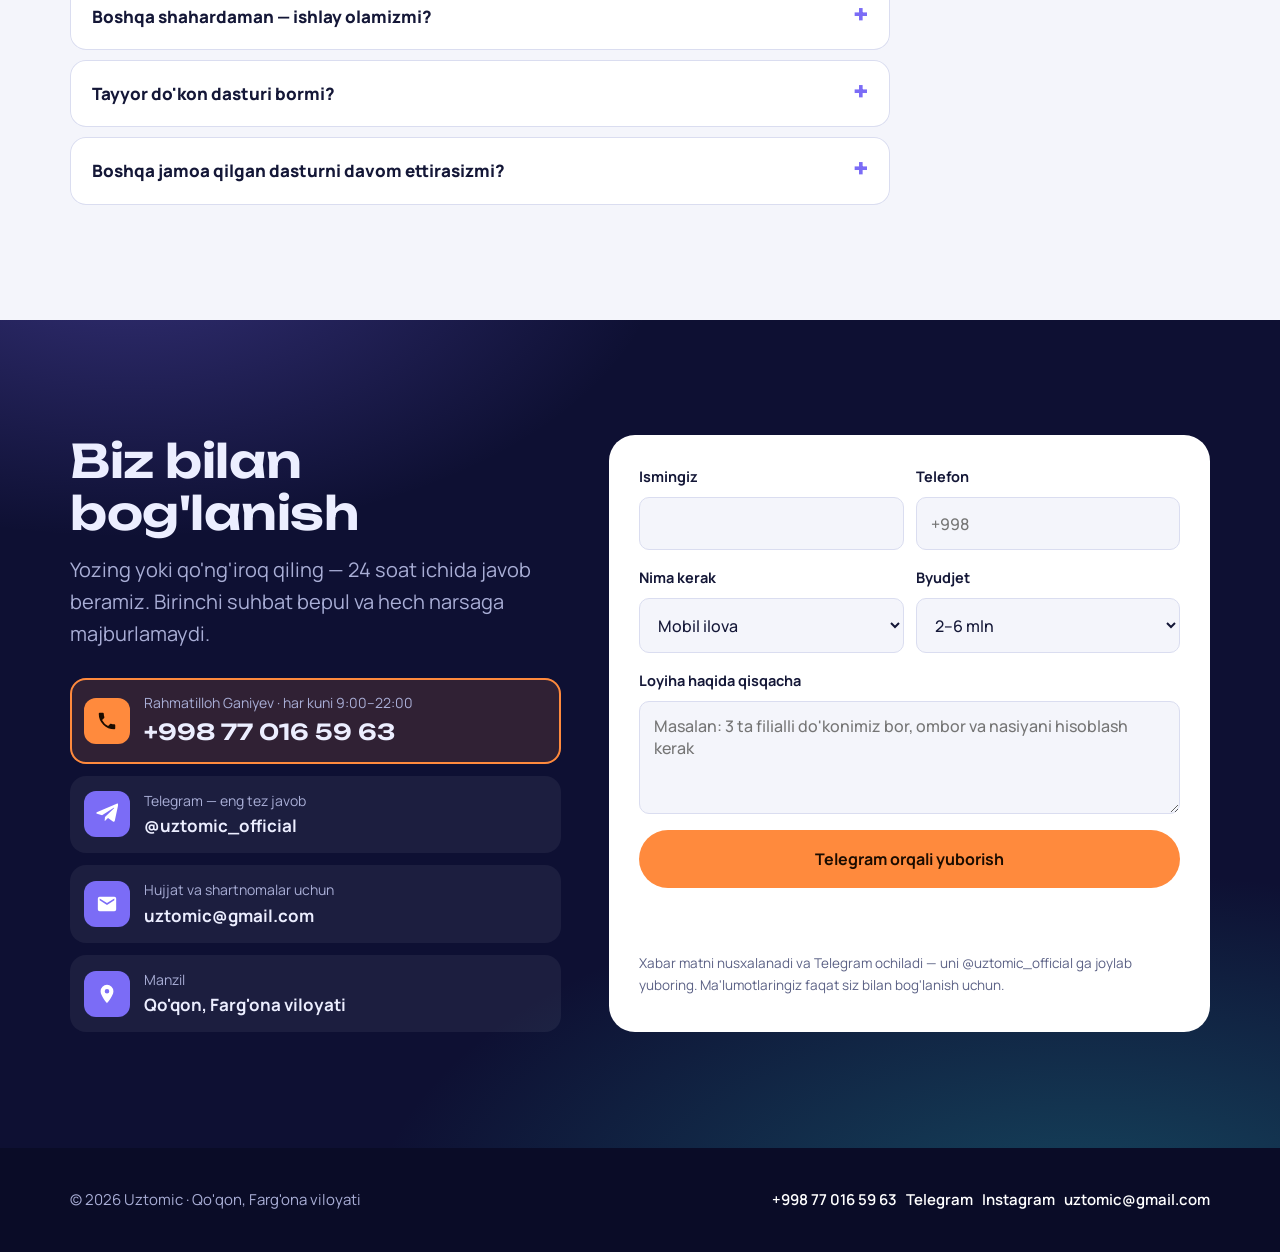
==== commit 0968c11e: "Asoschi va dasturchi yozuvlarini olib tashlash Ism endi faqat telefon raqami ustida kichik yozuv sif" ====
--- a/index.html
+++ b/index.html
@@ -20,7 +20,7 @@
 <meta property="og:url" content="https://uztomic.uz/">
 <meta name="twitter:card" content="summary_large_image">
 <script type="application/ld+json">
-{"@context":"https://schema.org","@type":"Organization","name":"Uztomic","url":"https://uztomic.uz","logo":"https://uztomic.uz/assets/logo.png","email":"uztomic@gmail.com","telephone":"+998770165963","address":{"@type":"PostalAddress","addressLocality":"Qo'qon","addressRegion":"Farg'ona","addressCountry":"UZ"},"founder":{"@type":"Person","name":"Rahmatilloh Ganiyev","jobTitle":"Founder, Flutter developer"},"contactPoint":{"@type":"ContactPoint","telephone":"+998770165963","contactType":"customer service","areaServed":"UZ","availableLanguage":["uz","ru"]},"sameAs":["https://t.me/uztomic_official","https://www.instagram.com/uztomic"]}
+{"@context":"https://schema.org","@type":"Organization","name":"Uztomic","url":"https://uztomic.uz","logo":"https://uztomic.uz/assets/logo.png","email":"uztomic@gmail.com","telephone":"+998770165963","address":{"@type":"PostalAddress","addressLocality":"Qo'qon","addressRegion":"Farg'ona","addressCountry":"UZ"},"founder":{"@type":"Person","name":"Rahmatilloh Ganiyev"},"contactPoint":{"@type":"ContactPoint","telephone":"+998770165963","contactType":"customer service","areaServed":"UZ","availableLanguage":["uz","ru"]},"sameAs":["https://t.me/uztomic_official","https://www.instagram.com/uztomic"]}
 </script>
 <link rel="preconnect" href="https://fonts.googleapis.com">
 <link rel="preconnect" href="https://fonts.gstatic.com" crossorigin>
@@ -222,11 +222,7 @@
 
 /* Contact */
 .contact__grid{display:grid;grid-template-columns:.9fr 1.1fr;gap:48px}
-.person{display:grid;grid-template-columns:56px 1fr;gap:14px;align-items:center;margin-top:28px}
-.person__av{width:56px;height:56px;border-radius:50%;background:linear-gradient(135deg,var(--violet),var(--teal));display:grid;place-items:center;font-family:var(--display);font-weight:600;font-size:17px;color:#fff}
-.person b{display:block;font-family:var(--display);font-weight:600;font-size:19px;line-height:1.25}
-.person small{display:block;color:var(--on-night-2);font-size:14.5px;margin-top:2px}
-.ways{display:grid;gap:12px;margin-top:20px}
+.ways{display:grid;gap:12px;margin-top:28px}
 .ways > *{display:grid;grid-template-columns:46px 1fr;gap:14px;align-items:center;text-decoration:none;padding:14px;border-radius:var(--r-md);background:rgba(255,255,255,.06)}
 .ways a:hover{background:rgba(255,255,255,.1)}
 .ways i{width:46px;height:46px;border-radius:12px;background:var(--violet);display:grid;place-items:center;font-style:normal}
@@ -322,7 +318,7 @@
   <div class="wrap about__grid">
     <div class="about__text">
       <h2 data-i18n="about.title">Biz — Qo'qondagi kichik, lekin jiddiy jamoa</h2>
-      <p data-i18n="about.p1">Uztomic'ni Flutter dasturchisi va asoschi Rahmatilloh Ganiyev boshlagan. Bugun studiya O'zbekistondagi bizneslar uchun mobil ilovalar, veb-platformalar, CRM tizimlar va avtomatlashtirish vositalarini yaratadi.</p>
+      <p data-i18n="about.p1">Uztomic'ni Rahmatilloh Ganiyev boshlagan. Bugun studiya O'zbekistondagi bizneslar uchun mobil ilovalar, veb-platformalar, CRM tizimlar va avtomatlashtirish vositalarini yaratadi.</p>
       <p data-i18n="about.p2">Biz mijoz bilan o'zbek tilida, tushunarli qilib gaplashamiz: avval muammoni eshitamiz, keyin ekranlarni ko'rsatamiz, so'ng kod yozamiz. Har hafta ishlab turgan versiyani qo'lingizga beramiz — loyiha qayerdaligini doim ko'rib turasiz.</p>
       <p data-i18n="about.p3">O'zimizning mahsulotimiz ham bor: Uztomic CRM — do'konlar uchun kassa, ombor va nasiya tizimi. Shuning uchun biznes dasturi qanday ishlashi kerakligini nazariyadan emas, kundalik ishdan bilamiz.</p>
     </div>
@@ -478,12 +474,8 @@
     <div>
       <h2 data-i18n="c.title">Biz bilan bog'lanish</h2>
       <p class="lead" style="margin-top:16px" data-i18n="c.lead">Yozing yoki qo'ng'iroq qiling — 24 soat ichida javob beramiz. Birinchi suhbat bepul va hech narsaga majburlamaydi.</p>
-      <div class="person">
-        <span class="person__av" aria-hidden="true">RG</span>
-        <span><b data-i18n="c.name">Rahmatilloh Ganiyev</b><small data-i18n="c.role">Uztomic asoschisi, Flutter dasturchisi</small></span>
-      </div>
       <div class="ways">
-        <a class="way--call" href="tel:+998770165963"><i><svg viewBox="0 0 24 24" fill="#1b0c00"><path d="M6.6 10.8a15.2 15.2 0 0 0 6.6 6.6l2.2-2.2c.3-.3.7-.4 1-.2 1.1.4 2.3.6 3.6.6.6 0 1 .4 1 1V20c0 .6-.4 1-1 1A17 17 0 0 1 3 4c0-.6.4-1 1-1h3.5c.6 0 1 .4 1 1 0 1.3.2 2.5.6 3.6.1.3 0 .7-.2 1z"/></svg></i><span><small data-i18n="c.ph">Qo'ng'iroq qiling — har kuni 9:00–22:00</small><b>+998 77 016 59 63</b></span></a>
+        <a class="way--call" href="tel:+998770165963"><i><svg viewBox="0 0 24 24" fill="#1b0c00"><path d="M6.6 10.8a15.2 15.2 0 0 0 6.6 6.6l2.2-2.2c.3-.3.7-.4 1-.2 1.1.4 2.3.6 3.6.6.6 0 1 .4 1 1V20c0 .6-.4 1-1 1A17 17 0 0 1 3 4c0-.6.4-1 1-1h3.5c.6 0 1 .4 1 1 0 1.3.2 2.5.6 3.6.1.3 0 .7-.2 1z"/></svg></i><span><small data-i18n="c.ph">Rahmatilloh Ganiyev · har kuni 9:00–22:00</small><b>+998 77 016 59 63</b></span></a>
         <a href="https://t.me/uztomic_official" target="_blank" rel="noopener"><i><svg viewBox="0 0 24 24" fill="#fff"><path d="M9.8 15.3l-.4 4.1c.6 0 .8-.3 1.1-.6l2.6-2.5 5.4 4c1 .5 1.7.3 2-.9l3.6-17c.4-1.5-.5-2.1-1.5-1.7L1.4 9.8C0 10.4 0 11.2 1.2 11.6l5.4 1.7L19 5.4c.6-.4 1.1-.2.7.2z"/></svg></i><span><small data-i18n="c.tg">Telegram — eng tez javob</small><b>@uztomic_official</b></span></a>
         <a href="mailto:uztomic@gmail.com"><i><svg viewBox="0 0 24 24" fill="#fff"><path d="M20 4H4a2 2 0 0 0-2 2v12a2 2 0 0 0 2 2h16a2 2 0 0 0 2-2V6a2 2 0 0 0-2-2zm0 4-8 5-8-5V6l8 5 8-5z"/></svg></i><span><small data-i18n="c.em">Hujjat va shartnomalar uchun</small><b>uztomic@gmail.com</b></span></a>
         <div><i><svg viewBox="0 0 24 24" fill="#fff"><path d="M12 2a7 7 0 0 0-7 7c0 5.2 7 13 7 13s7-7.8 7-13a7 7 0 0 0-7-7zm0 9.5A2.5 2.5 0 1 1 12 6.5a2.5 2.5 0 0 1 0 5z"/></svg></i><span><small data-i18n="c.addr">Manzil</small><b data-i18n="ft.addr">Qo'qon, Farg'ona viloyati</b></span></div>
@@ -616,7 +608,7 @@
   'hero.lead':'Uztomic — студия разработки из Коканда. Делаем мобильные приложения, сайты, CRM и Telegram-ботов для магазинов, учебных центров, клиник и малого бизнеса. Цена и срок фиксируются в договоре, код остаётся у вас.',
   'hero.cta1':'Рассчитать стоимость','hero.cta2':'Написать в Telegram','hero.f1':'Ответ в течение 24 часов','hero.f2':'Рабочая версия каждую неделю','hero.f3':'3 месяца бесплатной поддержки','hero.tag':'минут до точной цены',
   'about.title':'Мы — небольшая, но серьёзная команда из Коканда',
-  'about.p1':'Uztomic основал Flutter-разработчик Рахматиллох Ганиев. Сегодня студия создаёт мобильные приложения, веб-платформы, CRM и инструменты автоматизации для бизнеса Узбекистана.',
+  'about.p1':'Uztomic основал Рахматиллох Ганиев. Сегодня студия создаёт мобильные приложения, веб-платформы, CRM и инструменты автоматизации для бизнеса Узбекистана.',
   'about.p2':'Говорим с клиентом понятным языком: сначала слушаем задачу, потом показываем экраны и только потом пишем код. Каждую неделю вы получаете рабочую версию и видите, где находится проект.',
   'about.p3':'У нас есть и свой продукт — Uztomic CRM для магазинов. Поэтому мы знаем, как должна работать бизнес-программа, не по теории, а по ежедневной работе.',
   'v1.t':'Фиксированная цена и срок','v1.p':'Список работ, цена и дата сдачи прописываются в договоре. Цена в процессе не растёт.',
@@ -647,8 +639,8 @@
   'q4':'Я в другом городе — сможем работать?','a4':'Да. Работаем по всему Узбекистану и с зарубежными клиентами через Telegram, телефон и видеозвонки.',
   'q5':'Есть готовая программа для магазина?','a5':'Да, Uztomic CRM. От 150 000 сум в месяц. Подходит для одежды, продуктов, автосервиса, цветочного, аптеки и ещё 10 видов бизнеса.',
   'q6':'Продолжите программу другой команды?','a6':'Да. Посмотрим код или ссылку в магазине и дадим план исправлений или развития.',
-  'c.title':'Свяжитесь с нами','c.name':'Рахматиллох Ганиев','c.role':'Основатель Uztomic, Flutter-разработчик','c.addr':'Адрес','c.lead':'Напишите или позвоните — ответим в течение 24 часов. Первая консультация бесплатна и ни к чему не обязывает.',
-  'c.tg':'Telegram — самый быстрый ответ','c.ph':'Звоните — ежедневно 9:00–22:00','c.em':'Для документов и договоров',
+  'c.title':'Свяжитесь с нами','c.addr':'Адрес','c.lead':'Напишите или позвоните — ответим в течение 24 часов. Первая консультация бесплатна и ни к чему не обязывает.',
+  'c.tg':'Telegram — самый быстрый ответ','c.ph':'Рахматиллох Ганиев · ежедневно 9:00–22:00','c.em':'Для документов и договоров',
   'f.name':'Ваше имя','f.phone':'Телефон','f.type':'Что нужно','f.budget':'Бюджет','f.msg':'Коротко о проекте','f.msgph':'Например: у нас магазин с 3 филиалами, нужен учёт склада и долгов','f.send':'Отправить через Telegram',
   'f.note':'Текст сообщения скопируется и откроется Telegram — вставьте его в чат @uztomic_official. Данные используются только для связи с вами.',
   'o1':'Мобильное приложение','o2':'Сайт','o3':'CRM / ERP система','o4':'Telegram-бот','o5':'Пока не знаю','o6':'Пока не определён','ft.addr':'Коканд, Ферганская область',
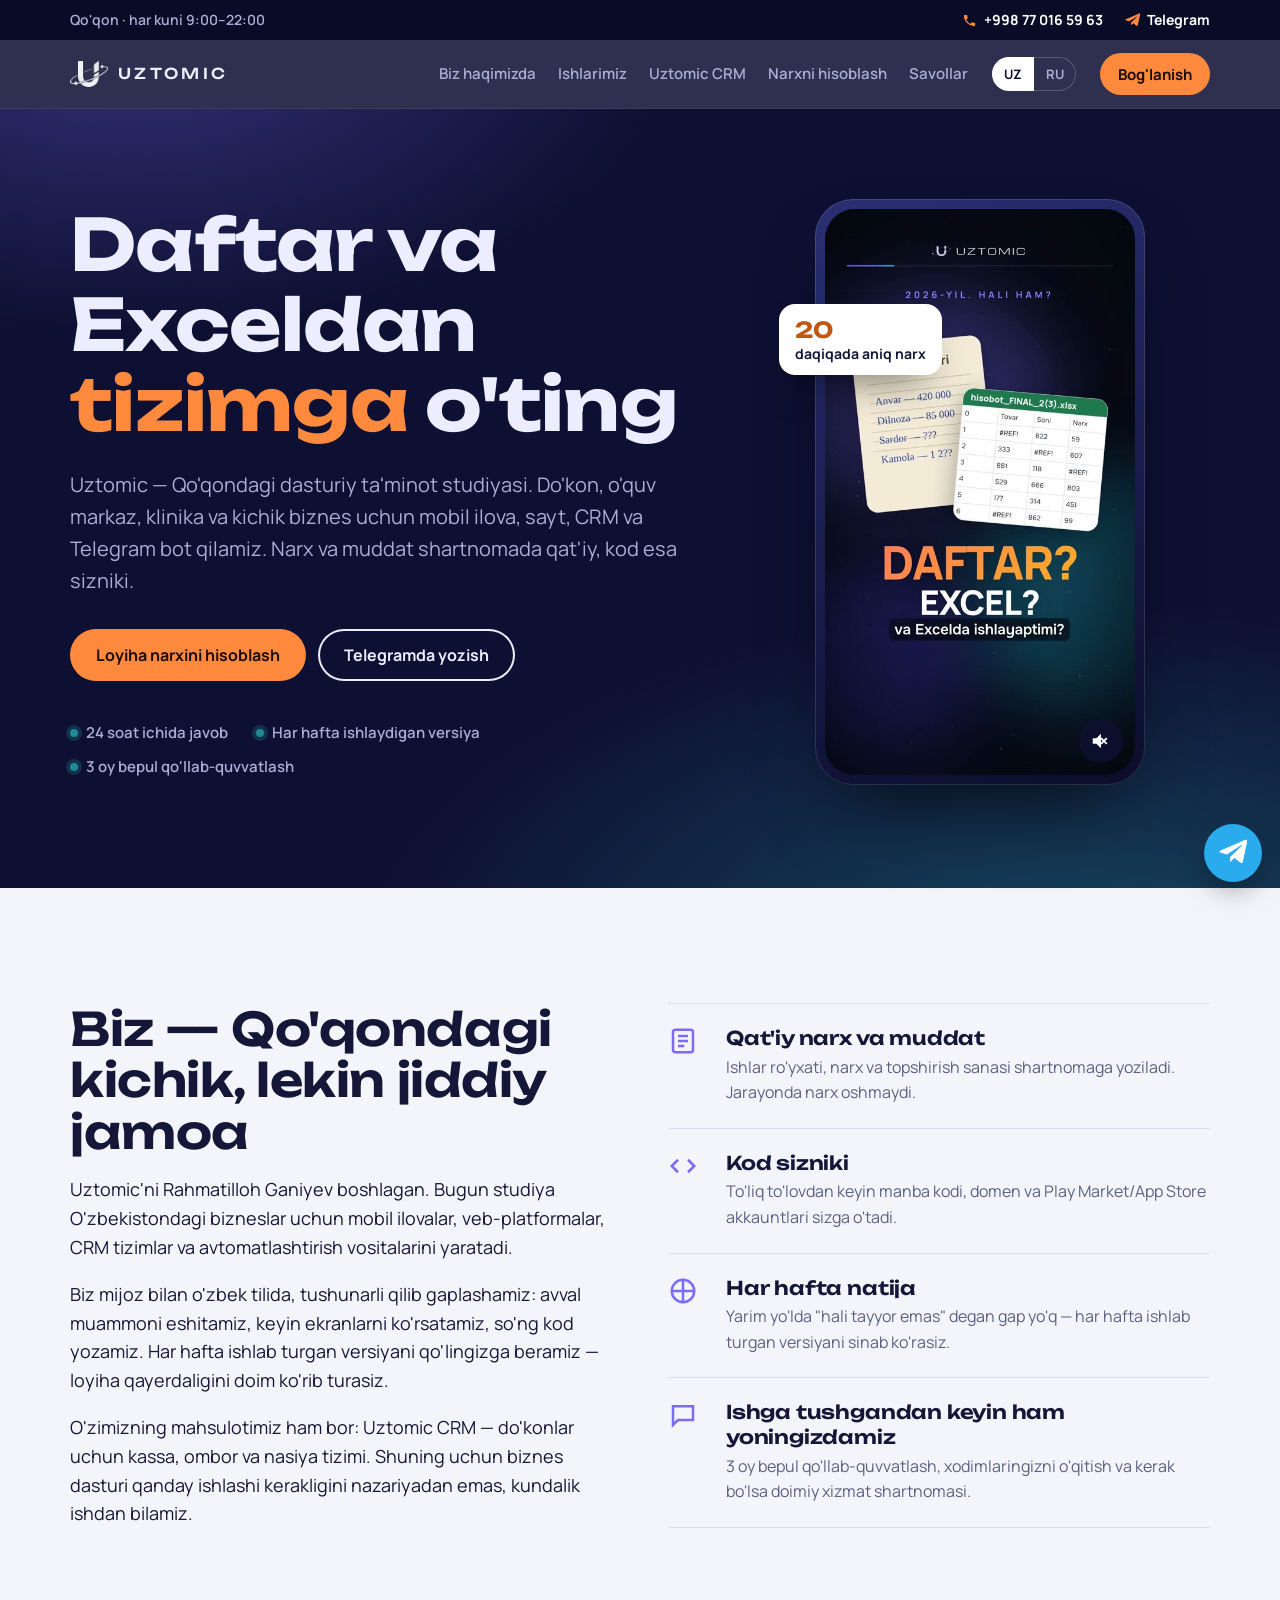
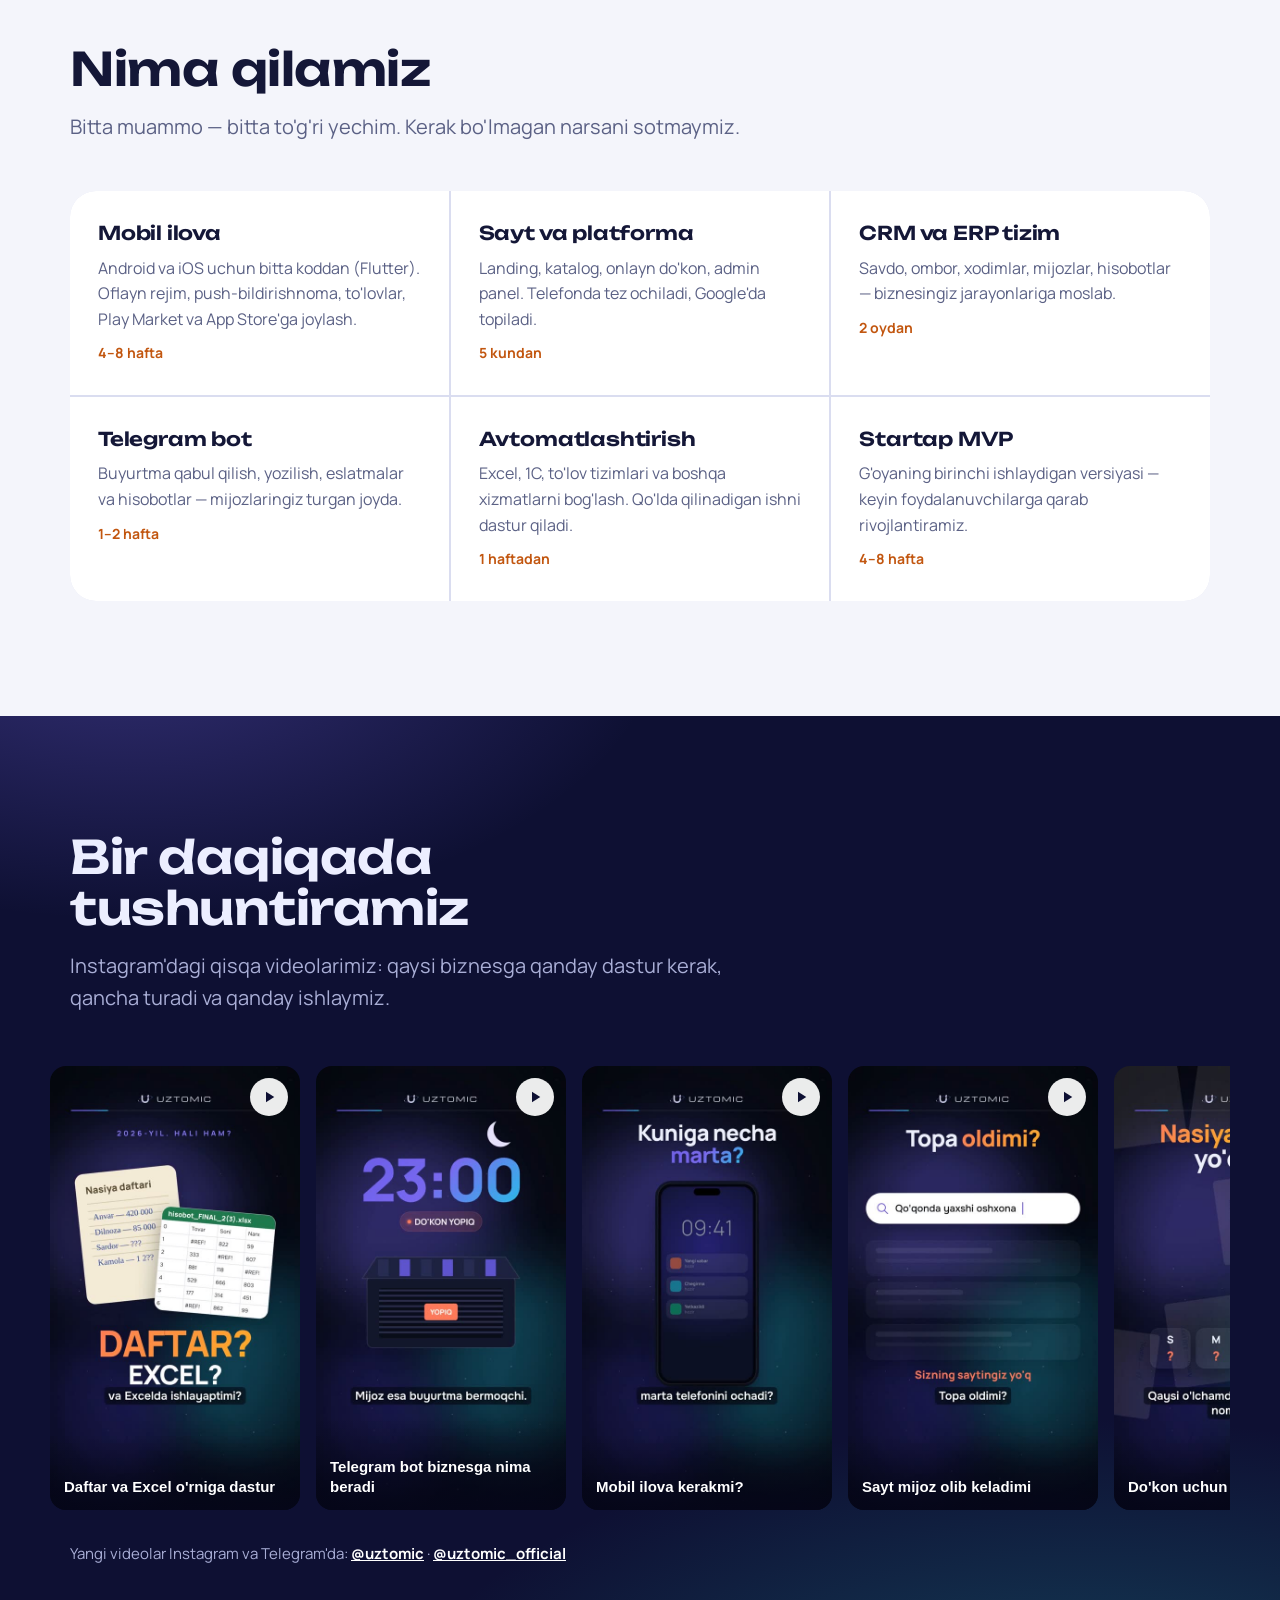
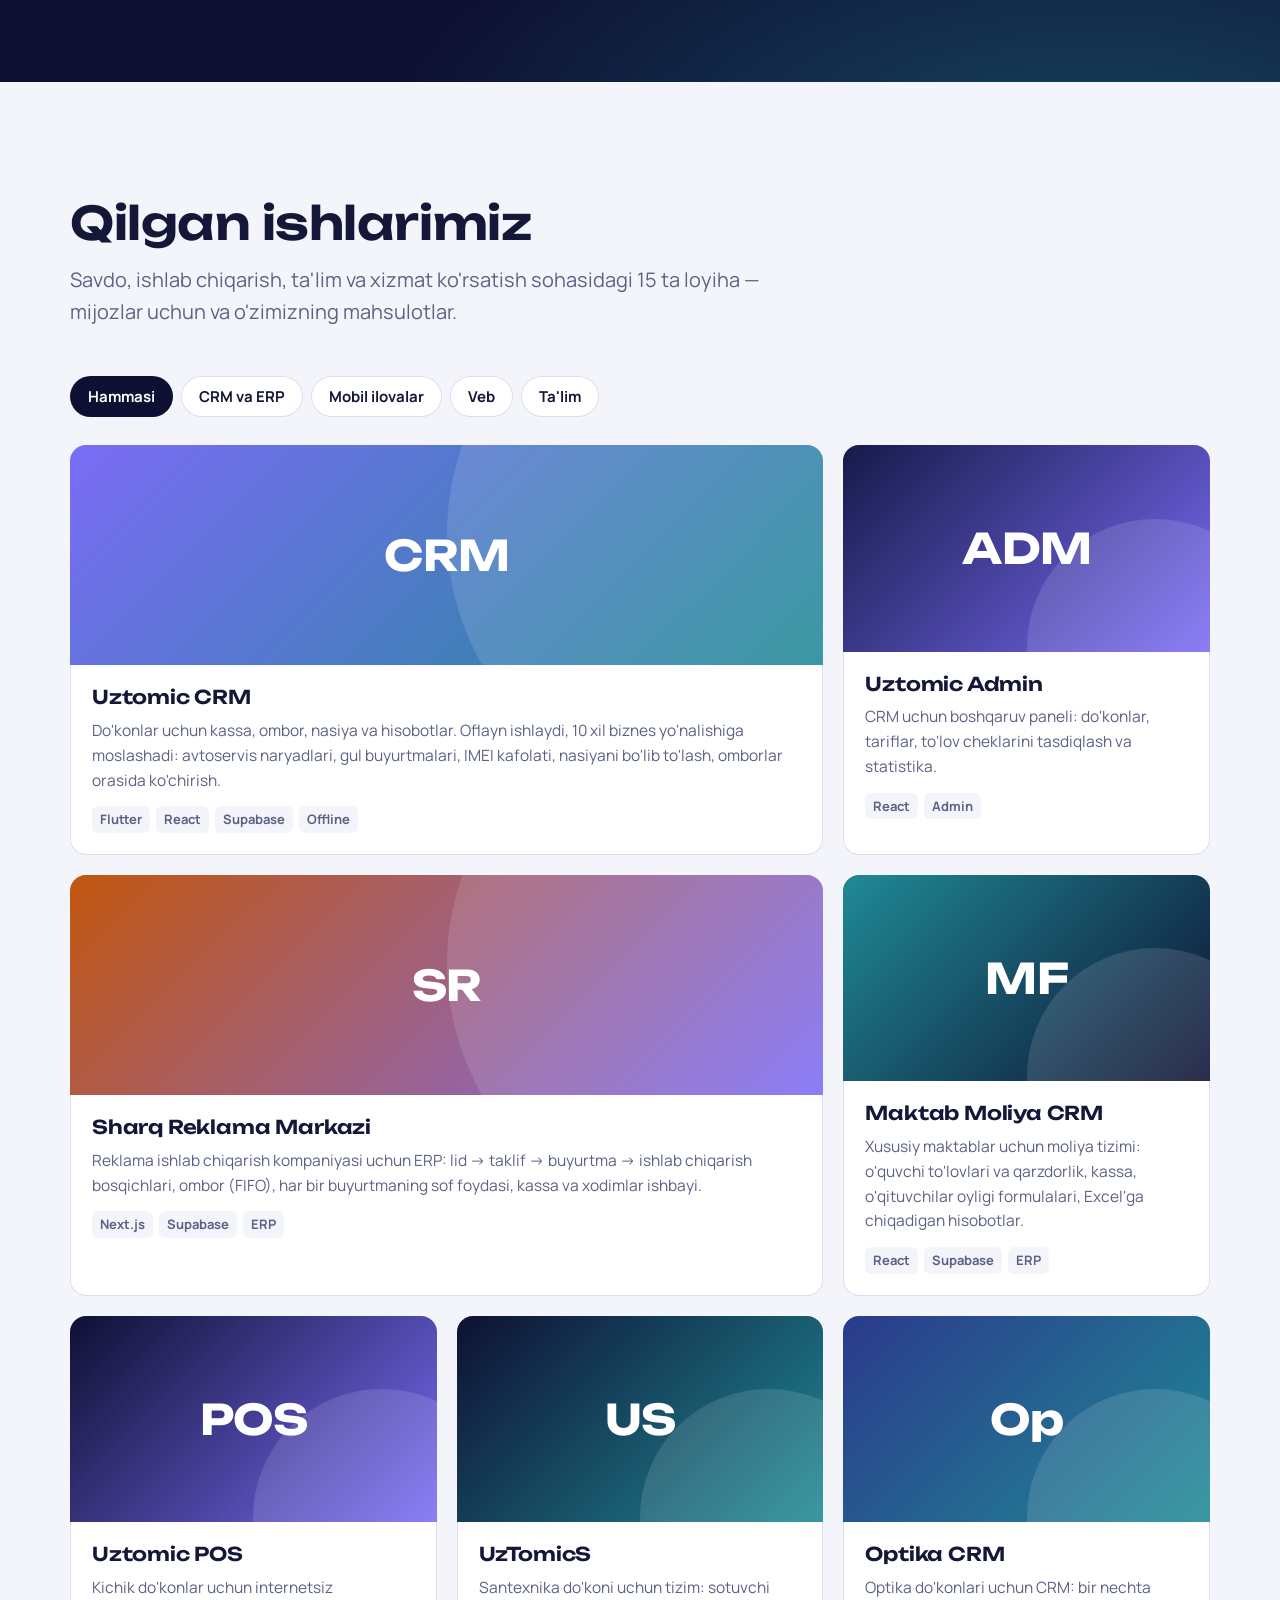
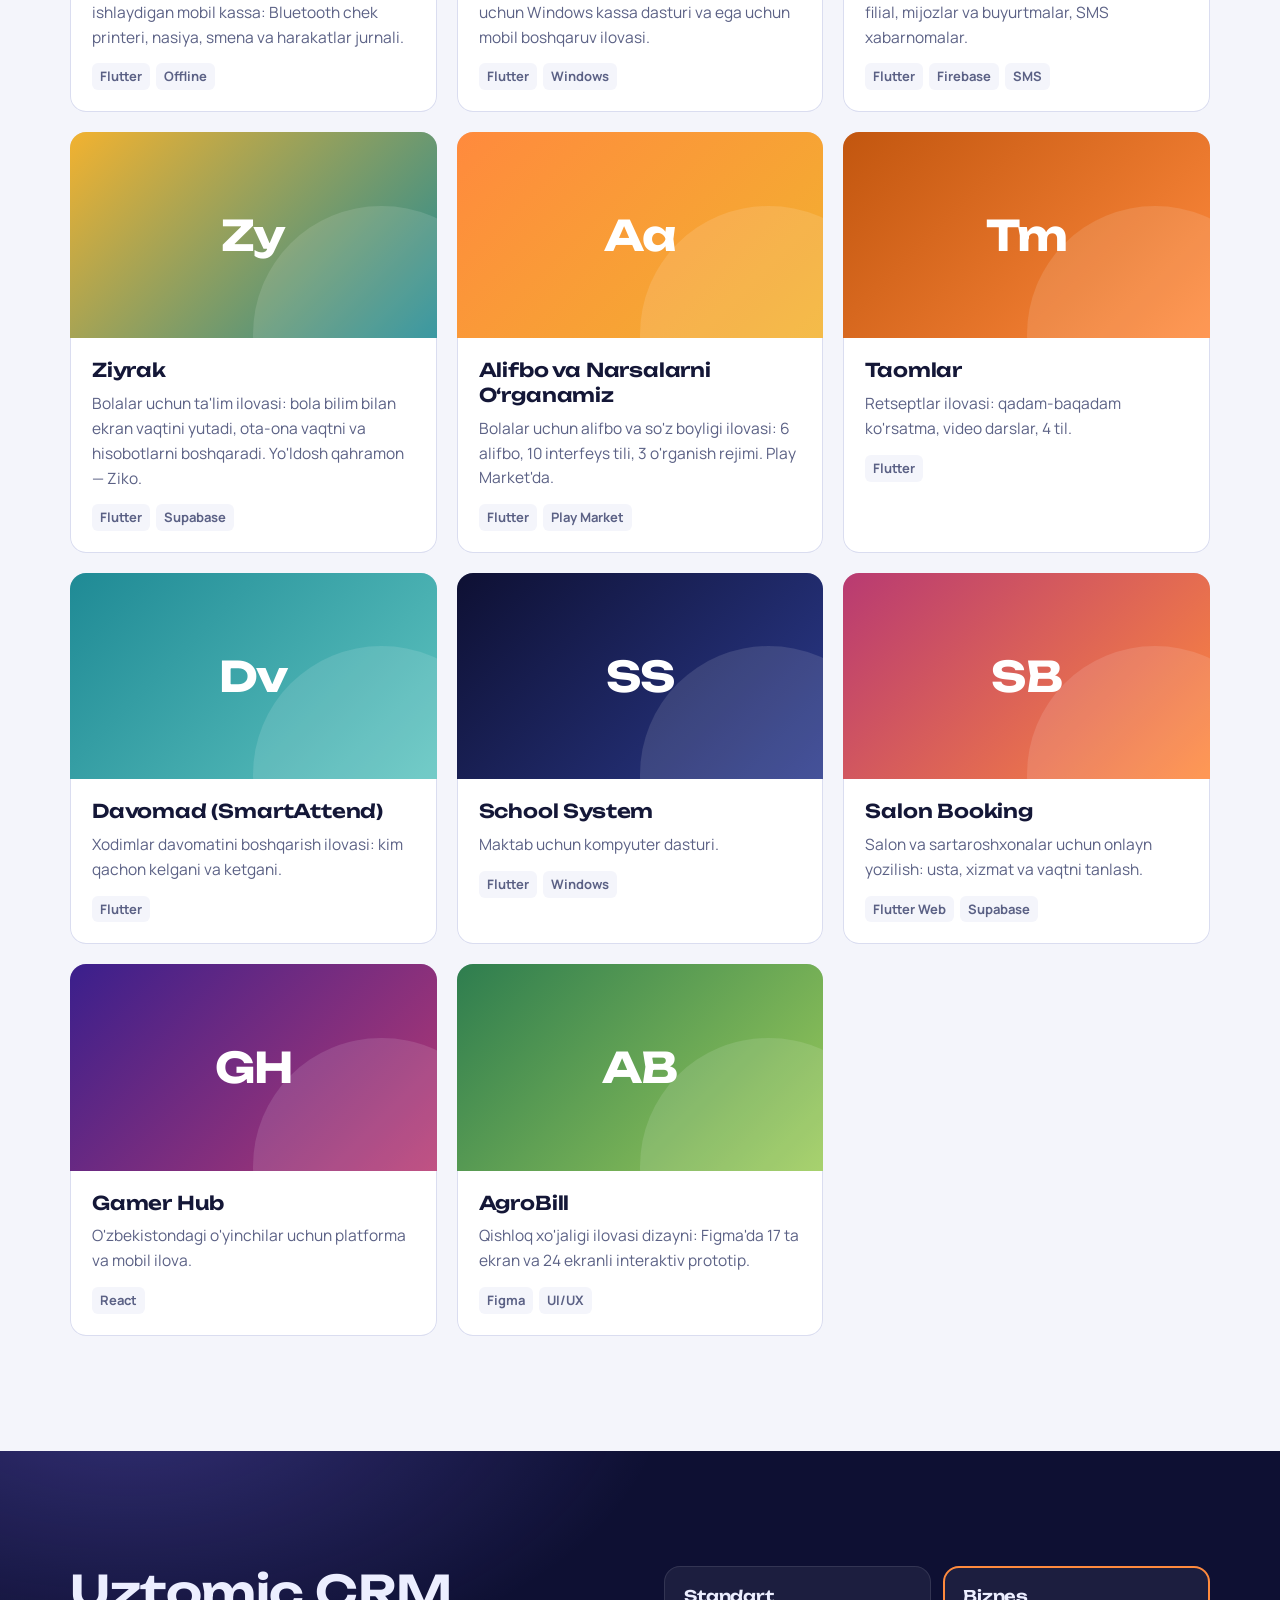
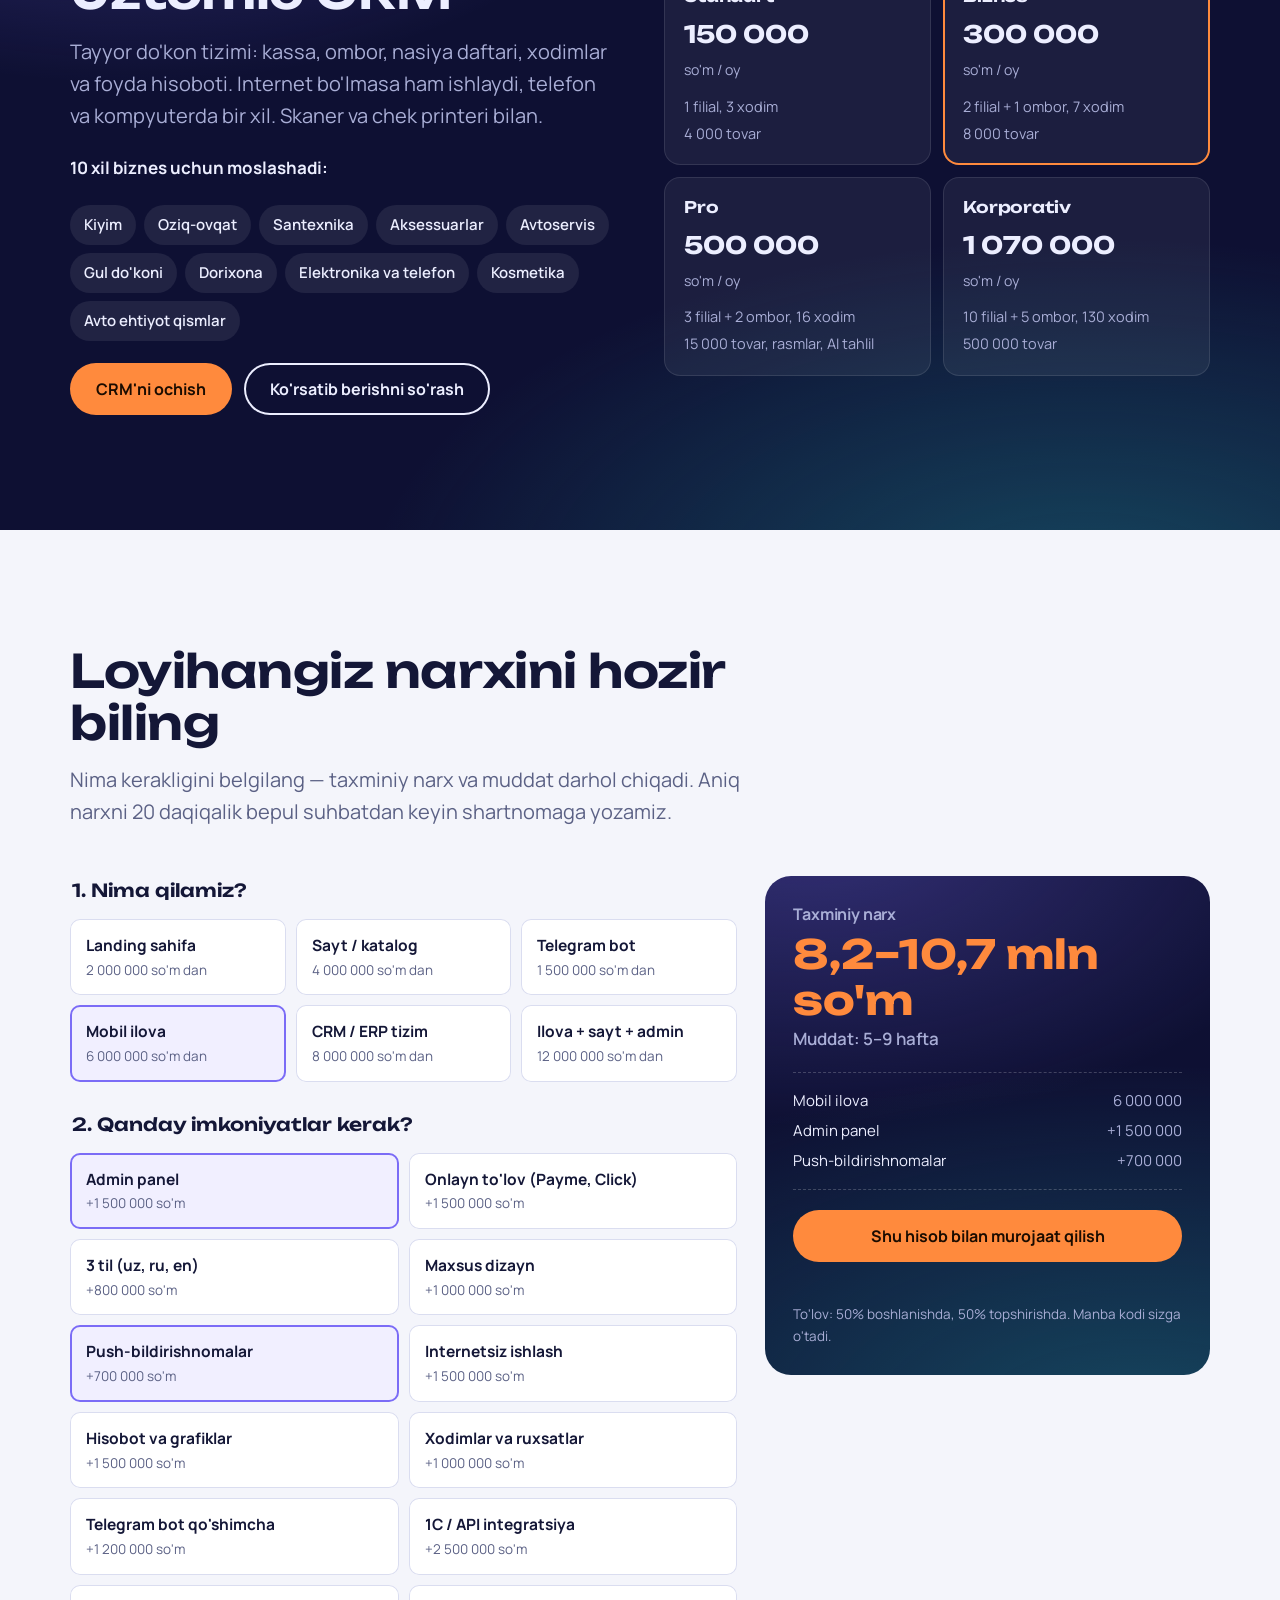
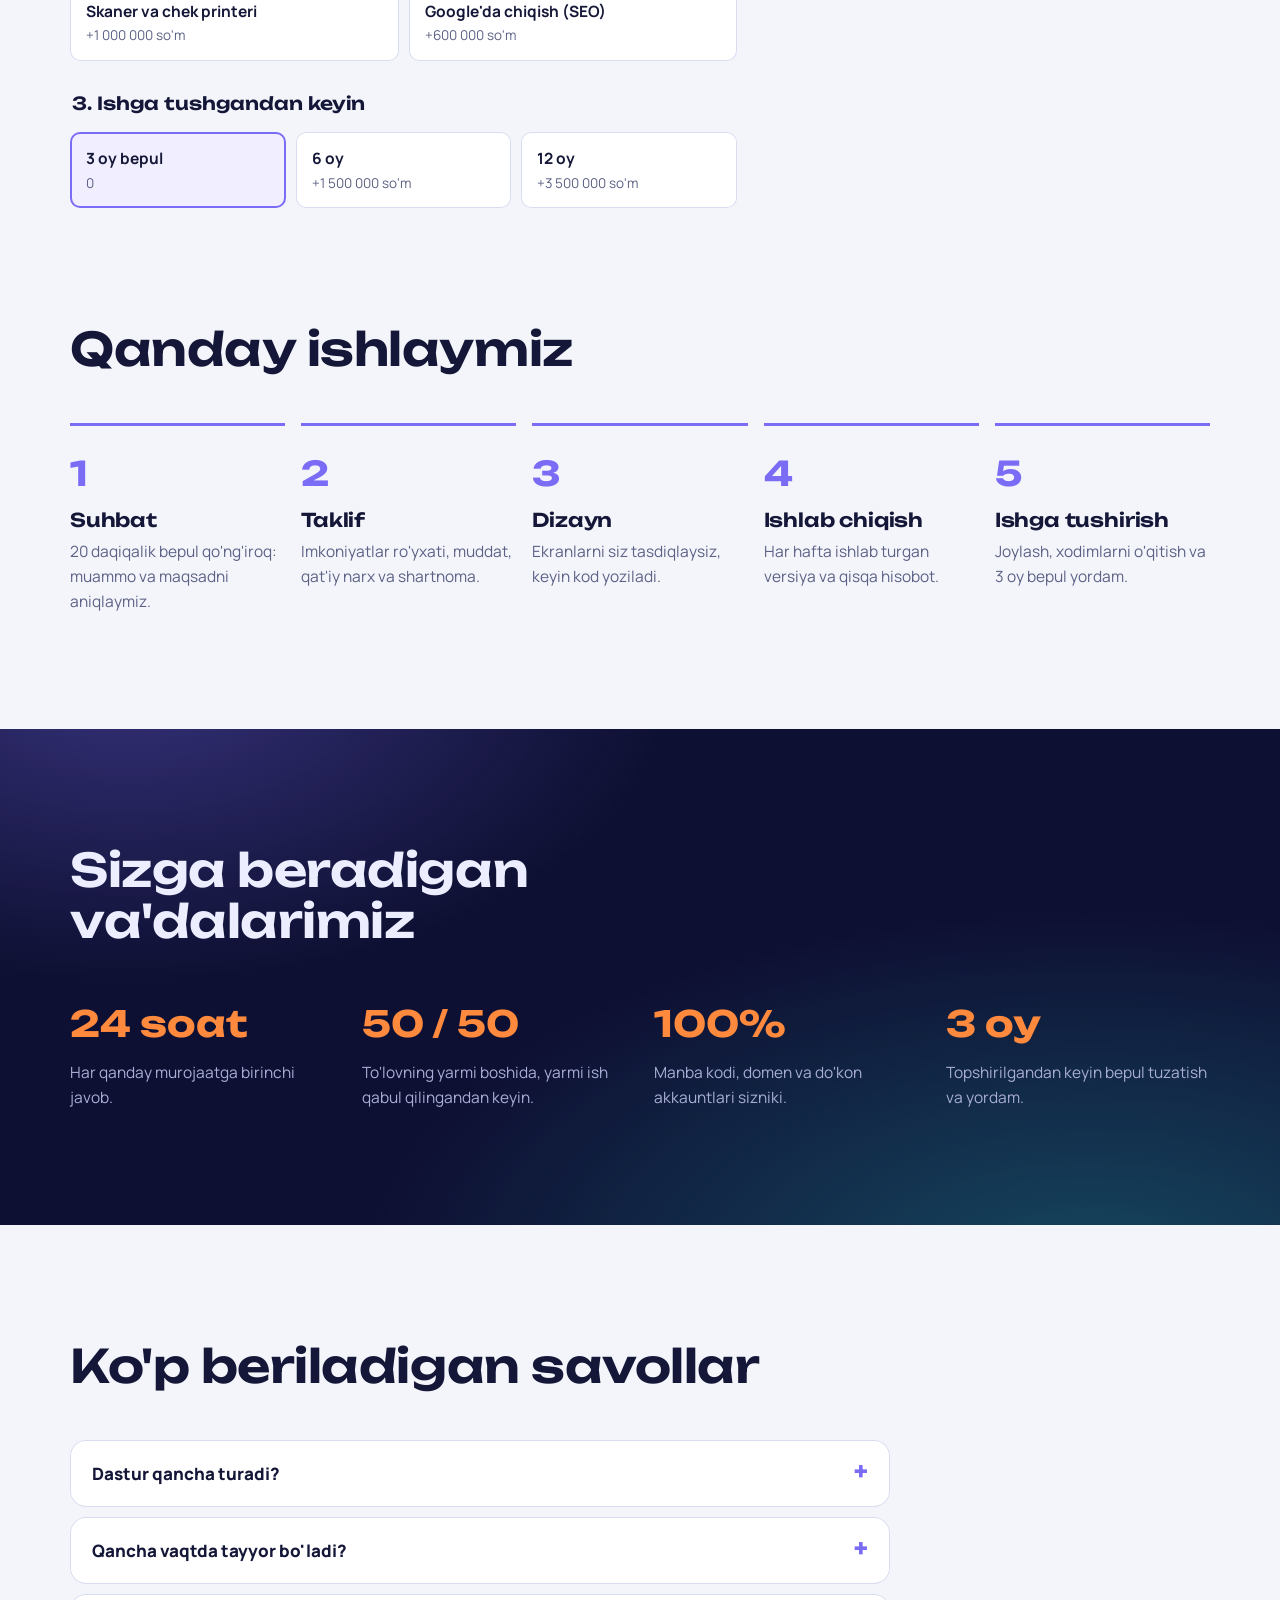
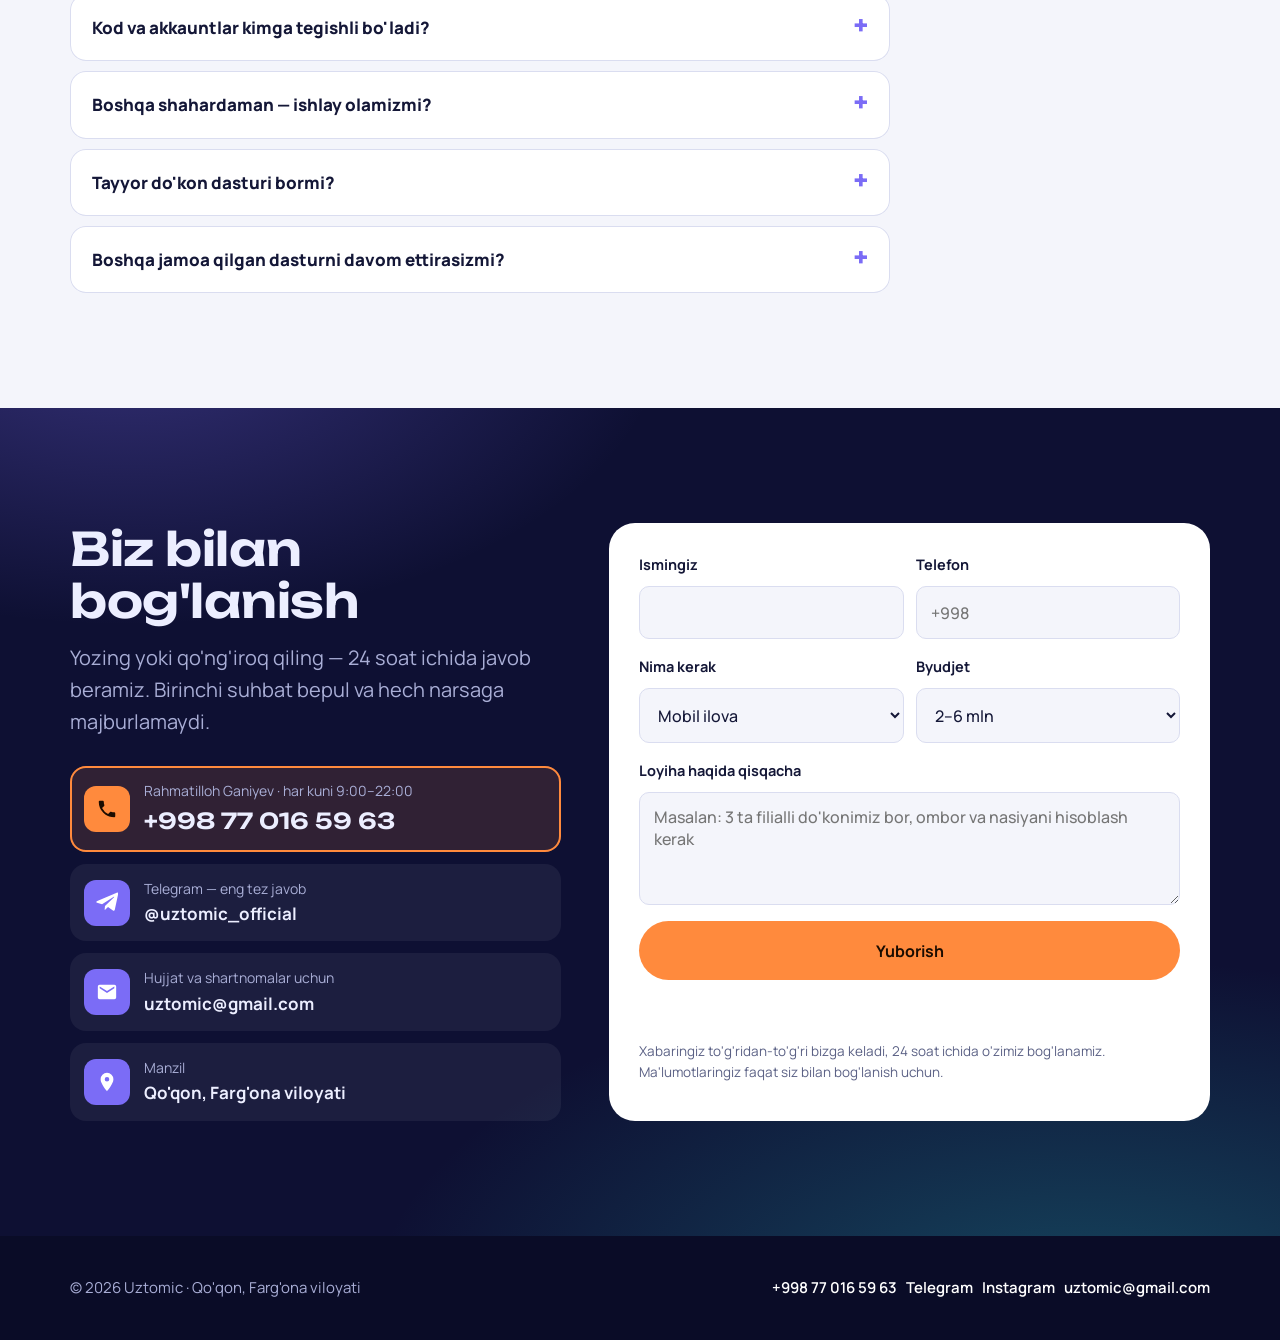
==== commit 925a8e43: "Aloqa formasi: murojaat Telegram botga to'g'ridan-to'g'ri yuboriladi Endi "Yuborish" bosilganda matn" ====
--- a/index.html
+++ b/index.html
@@ -241,6 +241,11 @@
 .field textarea{min-height:110px;resize:vertical}
 .row2{display:grid;grid-template-columns:1fr 1fr;gap:12px}
 .form-note{font-size:13.5px;color:var(--muted)}
+.form-status{font-weight:700;font-size:15px;min-height:22px;margin:0}
+.form-status.is-ok{color:#0b8a54}
+.form-status.is-err{color:#c0392b}
+.hp{position:absolute;left:-9999px;width:1px;height:1px;overflow:hidden}
+form.lead-form button[disabled]{opacity:.6;cursor:wait}
 @media (max-width:860px){.contact__grid{grid-template-columns:1fr}.row2{grid-template-columns:1fr}}
 
 footer{background:#0A0C27;color:var(--on-night-2);padding:40px 0;font-size:15px}
@@ -375,7 +380,7 @@
   <div class="wrap">
     <div class="sec-head">
       <h2 data-i18n="works.title">Qilgan ishlarimiz</h2>
-      <p class="lead" data-i18n="works.lead">Ta'lim, savdo, xizmat ko'rsatish va o'yin sohasidagi loyihalar — mijozlar uchun va o'zimizning mahsulotlar.</p>
+      <p class="lead" data-i18n="works.lead">Savdo, ishlab chiqarish, ta'lim va xizmat ko'rsatish sohasidagi 15 ta loyiha — mijozlar uchun va o'zimizning mahsulotlar.</p>
     </div>
     <div class="filters" id="filters" role="group" aria-label="Filtr"></div>
     <div class="works" id="workList"></div>
@@ -422,7 +427,7 @@
         <div class="receipt__sum" id="sum">—</div>
         <div class="receipt__time" id="time"></div>
         <ul id="lines"></ul>
-        <button class="btn btn--orange" type="button" id="sendCalc" data-i18n="calc.send">Hisobni Telegramda yuborish</button>
+        <button class="btn btn--orange" type="button" id="sendCalc" data-i18n="calc.send">Shu hisob bilan murojaat qilish</button>
         <div class="copied" id="copied"></div>
         <p class="receipt__note" data-i18n="calc.note">To'lov: 50% boshlanishda, 50% topshirishda. Manba kodi sizga o'tadi.</p>
       </aside>
@@ -481,7 +486,8 @@
         <div><i><svg viewBox="0 0 24 24" fill="#fff"><path d="M12 2a7 7 0 0 0-7 7c0 5.2 7 13 7 13s7-7.8 7-13a7 7 0 0 0-7-7zm0 9.5A2.5 2.5 0 1 1 12 6.5a2.5 2.5 0 0 1 0 5z"/></svg></i><span><small data-i18n="c.addr">Manzil</small><b data-i18n="ft.addr">Qo'qon, Farg'ona viloyati</b></span></div>
       </div>
     </div>
-    <form class="lead-form" id="leadForm">
+    <form class="lead-form" id="leadForm" novalidate>
+      <div class="hp" aria-hidden="true"><label>Website<input id="fSite" tabindex="-1" autocomplete="off"></label></div>
       <div class="row2">
         <div class="field"><label for="fName" data-i18n="f.name">Ismingiz</label><input id="fName" required autocomplete="name"></div>
         <div class="field"><label for="fPhone" data-i18n="f.phone">Telefon</label><input id="fPhone" required inputmode="tel" autocomplete="tel" placeholder="+998"></div>
@@ -493,9 +499,9 @@
           <select id="fBudget"><option>2–6 mln</option><option>6–12 mln</option><option>12–25 mln</option><option>25 mln+</option><option data-i18n="o6">Hali aniq emas</option></select></div>
       </div>
       <div class="field"><label for="fMsg" data-i18n="f.msg">Loyiha haqida qisqacha</label><textarea id="fMsg" data-i18n-ph="f.msgph" placeholder="Masalan: 3 ta filialli do'konimiz bor, ombor va nasiyani hisoblash kerak"></textarea></div>
-      <button class="btn btn--orange" type="submit" data-i18n="f.send">Telegram orqali yuborish</button>
-      <div class="copied" id="formCopied" style="color:#0b8a54"></div>
-      <p class="form-note" data-i18n="f.note">Xabar matni nusxalanadi va Telegram ochiladi — uni @uztomic_official ga joylab yuboring. Ma'lumotlaringiz faqat siz bilan bog'lanish uchun.</p>
+      <button class="btn btn--orange" type="submit" id="leadSend" data-i18n="f.send">Yuborish</button>
+      <p class="form-status" id="formStatus" role="status" aria-live="polite"></p>
+      <p class="form-note" data-i18n="f.note">Xabaringiz to'g'ridan-to'g'ri bizga keladi, 24 soat ichida o'zimiz bog'lanamiz. Ma'lumotlaringiz faqat siz bilan bog'lanish uchun.</p>
     </form>
   </div>
 </section>
@@ -530,41 +536,43 @@
 // Portfolio. cat: crm | app | web | edu
 const WORKS = [
   {name:'Uztomic CRM', mono:'CRM', bg:'linear-gradient(135deg,#7B6CF6,#1F8A95)', cat:['crm','web','app'], featured:true,
-   uz:"Do'konlar uchun kassa, ombor, nasiya va hisobotlar. Oflayn ishlaydi, 10 xil biznes yo'nalishiga moslashadi: avtoservis naryadlari, gul buyurtmalari, IMEI kafolati, omborlar orasida ko'chirish.",
-   ru:'Касса, склад, долги и отчёты для магазинов. Работает офлайн, подстраивается под 10 видов бизнеса: заказ-наряды автосервиса, заказы цветочного, гарантия по IMEI, перемещения между складами.',
+   uz:"Do'konlar uchun kassa, ombor, nasiya va hisobotlar. Oflayn ishlaydi, 10 xil biznes yo'nalishiga moslashadi: avtoservis naryadlari, gul buyurtmalari, IMEI kafolati, nasiyani bo'lib to'lash, omborlar orasida ko'chirish.",
+   ru:'Касса, склад, долги и отчёты для магазинов. Работает офлайн, подстраивается под 10 видов бизнеса: заказ-наряды автосервиса, заказы цветочного, гарантия по IMEI, рассрочка, перемещения между складами.',
    tags:['Flutter','React','Supabase','Offline']},
   {name:'Uztomic Admin', mono:'ADM', bg:'linear-gradient(135deg,#161A4A,#7B6CF6)', cat:['web','crm'],
    uz:"CRM uchun boshqaruv paneli: do'konlar, tariflar, to'lov cheklarini tasdiqlash va statistika.", ru:'Панель управления CRM: магазины, тарифы, подтверждение оплат и статистика.', tags:['React','Admin']},
-  {name:'Alifbo va Narsalarni O‘rganamiz', mono:'Aa', bg:'linear-gradient(135deg,#FF8A3D,#F2B230)', cat:['app','edu'],
+  {name:'Sharq Reklama Markazi', mono:'SR', bg:'linear-gradient(135deg,#C2560F,#7B6CF6)', cat:['crm','web'], featured:true,
+   uz:"Reklama ishlab chiqarish kompaniyasi uchun ERP: lid → taklif → buyurtma → ishlab chiqarish bosqichlari, ombor (FIFO), har bir buyurtmaning sof foydasi, kassa va xodimlar ishbayi.",
+   ru:'ERP для рекламного производства: лид → предложение → заказ → этапы производства, склад (FIFO), чистая прибыль по каждому заказу, касса и сдельная оплата.', tags:['Next.js','Supabase','ERP']},
+  {name:'Maktab Moliya CRM', mono:'MF', bg:'linear-gradient(135deg,#1F8A95,#0E1033)', cat:['crm','edu'],
+   uz:"Xususiy maktablar uchun moliya tizimi: o'quvchi to'lovlari va qarzdorlik, kassa, o'qituvchilar oyligi formulalari, Excel'ga chiqadigan hisobotlar.",
+   ru:'Финансовая система для частных школ: оплаты учеников и задолженности, касса, формулы зарплаты учителей, отчёты с выгрузкой в Excel.', tags:['React','Supabase','ERP']},
+  {name:'Uztomic POS', mono:'POS', bg:'linear-gradient(135deg,#0E1033,#7B6CF6)', cat:['crm','app'],
+   uz:"Kichik do'konlar uchun internetsiz ishlaydigan mobil kassa: Bluetooth chek printeri, nasiya, smena va harakatlar jurnali.",
+   ru:'Офлайн мобильная касса для небольших магазинов: Bluetooth-принтер чеков, долги, смены и журнал действий.', tags:['Flutter','Offline']},
+  {name:'UzTomicS', mono:'US', bg:'linear-gradient(135deg,#0E1033,#1F8A95)', cat:['crm','app'],
+   uz:"Santexnika do'koni uchun tizim: sotuvchi uchun Windows kassa dasturi va ega uchun mobil boshqaruv ilovasi.",
+   ru:'Система для магазина сантехники: касса для продавца на Windows и мобильное приложение для владельца.', tags:['Flutter','Windows']},
+  {name:'Optika CRM', mono:'Op', bg:'linear-gradient(135deg,#2B3A8C,#1F8A95)', cat:['crm','app'],
+   uz:"Optika do'konlari uchun CRM: bir nechta filial, mijozlar va buyurtmalar, SMS xabarnomalar.",
+   ru:'CRM для оптик: несколько филиалов, клиенты и заказы, SMS-уведомления.', tags:['Flutter','Firebase','SMS']},
+  {name:'Ziyrak', mono:'Zy', bg:'linear-gradient(135deg,#F2B230,#1F8A95)', cat:['app','edu'],
+   uz:"Bolalar uchun ta'lim ilovasi: bola bilim bilan ekran vaqtini yutadi, ota-ona vaqtni va hisobotlarni boshqaradi. Yo'ldosh qahramon — Ziko.",
+   ru:'Обучающее приложение для детей: ребёнок зарабатывает экранное время знаниями, родители управляют временем и отчётами. Персонаж-помощник — Зико.', tags:['Flutter','Supabase']},
+  {name:'Alifbo va Narsalarni O\u2018rganamiz', mono:'Aa', bg:'linear-gradient(135deg,#FF8A3D,#F2B230)', cat:['app','edu'],
    uz:"Bolalar uchun alifbo va so'z boyligi ilovasi: 6 alifbo, 10 interfeys tili, 3 o'rganish rejimi. Play Market'da.", ru:'Приложение для детей: 6 алфавитов, 10 языков интерфейса, 3 режима обучения. В Play Market.', tags:['Flutter','Play Market']},
   {name:'Taomlar', mono:'Tm', bg:'linear-gradient(135deg,#C2560F,#FF8A3D)', cat:['app'],
    uz:"Retseptlar ilovasi: qadam-baqadam ko'rsatma, video darslar, 4 til.", ru:'Приложение рецептов: пошаговые инструкции, видеоуроки, 4 языка.', tags:['Flutter']},
-  {name:'Maktab Moliya CRM', mono:'MM', bg:'linear-gradient(135deg,#1F8A95,#0E1033)', cat:['crm','edu'],
-   uz:"Xususiy maktablar uchun moliya va boshqaruv tizimi: to'lovlar, qarzdorlik, xarajatlar va hisobotlar.", ru:'Финансы и управление для частных школ: оплаты, задолженности, расходы и отчёты.', tags:['ERP']},
-  {name:'Turon Maktab', mono:'TM', bg:'linear-gradient(135deg,#2B3A8C,#7B6CF6)', cat:['edu','app'],
-   uz:"Maktab uchun ilova: o'quvchilar, sinflar va ota-onalar bilan aloqa.", ru:'Приложение для школы: ученики, классы и связь с родителями.', tags:['Flutter']},
+  {name:'Davomad (SmartAttend)', mono:'Dv', bg:'linear-gradient(135deg,#1F8A95,#5FC4C0)', cat:['crm','app'],
+   uz:"Xodimlar davomatini boshqarish ilovasi: kim qachon kelgani va ketgani.", ru:'Учёт посещаемости сотрудников: кто когда пришёл и ушёл.', tags:['Flutter']},
   {name:'School System', mono:'SS', bg:'linear-gradient(135deg,#0E1033,#2B3A8C)', cat:['edu','crm'],
-   uz:"Ta'lim muassasasi uchun boshqaruv tizimi: guruhlar, jadval, o'qituvchilar.", ru:'Система управления учебным заведением: группы, расписание, преподаватели.', tags:['Flutter']},
-  {name:'Davomad', mono:'Dv', bg:'linear-gradient(135deg,#1F8A95,#5FC4C0)', cat:['edu','app'],
-   uz:"O'quvchi va xodimlar davomatini hisobga olish ilovasi.", ru:'Учёт посещаемости учеников и сотрудников.', tags:['Flutter']},
+   uz:"Maktab uchun kompyuter dasturi.", ru:'Программа для школы на компьютер.', tags:['Flutter','Windows']},
   {name:'Salon Booking', mono:'SB', bg:'linear-gradient(135deg,#B83A72,#FF8A3D)', cat:['web','crm'],
    uz:"Salon va sartaroshxonalar uchun onlayn yozilish: usta, xizmat va vaqtni tanlash.", ru:'Онлайн-запись в салоны и барбершопы: мастер, услуга и время.', tags:['Flutter Web','Supabase']},
   {name:'Gamer Hub', mono:'GH', bg:'linear-gradient(135deg,#3A1F8C,#B83A72)', cat:['app','web'],
    uz:"O'zbekistondagi o'yinchilar uchun platforma va mobil ilova.", ru:'Платформа и мобильное приложение для геймеров Узбекистана.', tags:['React']},
-  {name:'Sharq Reklama Markazi', mono:'SR', bg:'linear-gradient(135deg,#C2560F,#7B6CF6)', cat:['crm','app'],
-   uz:"Reklama markazi uchun buyurtmalar va ishlab chiqarishni boshqarish ilovasi.", ru:'Приложение для рекламного центра: заказы и производство.', tags:['Flutter']},
-  {name:'AgroBill', mono:'AB', bg:'linear-gradient(135deg,#2E7D4F,#9CCB5A)', cat:['crm','app'],
-   uz:"Qishloq xo'jaligi korxonasi uchun hisob-kitob va hisob-faktura ilovasi.", ru:'Учёт и счета для сельхозпредприятия.', tags:['Flutter']},
-  {name:'Optika CRM', mono:'Op', bg:'linear-gradient(135deg,#2B3A8C,#1F8A95)', cat:['crm'],
-   uz:"Optika do'koni uchun mijozlar, retsept (diopter) va buyurtmalar hisobi.", ru:'Учёт клиентов, рецептов и заказов для оптики.', tags:['CRM']},
-  {name:'UzTomicS', mono:'US', bg:'linear-gradient(135deg,#0E1033,#1F8A95)', cat:['crm','app'],
-   uz:"Santexnika do'koni uchun kassa va ombor dasturi.", ru:'Касса и склад для магазина сантехники.', tags:['Flutter','POS']},
-  {name:'Ziyrak', mono:'Zy', bg:'linear-gradient(135deg,#F2B230,#1F8A95)', cat:['app','edu'],
-   uz:"Bilim va mantiqni rivojlantiruvchi mobil ilova.", ru:'Мобильное приложение для развития знаний и логики.', tags:['Flutter','Play Market']},
-  {name:'ZIKO', mono:'ZK', bg:'linear-gradient(135deg,#7B6CF6,#FF8A3D)', cat:['app'],
-   uz:"Mijoz uchun yaratilgan mobil ilova.", ru:'Мобильное приложение, сделанное для клиента.', tags:['Flutter']},
-  {name:'Uztomic Telegram botlar', mono:'Bot', bg:'linear-gradient(135deg,#2AABEE,#1F8A95)', cat:['web'],
-   uz:"Buyurtma qabul qilish, eslatma va hisobot yuboradigan botlar.", ru:'Боты для приёма заказов, напоминаний и отчётов.', tags:['Telegram']},
+  {name:'AgroBill', mono:'AB', bg:'linear-gradient(135deg,#2E7D4F,#9CCB5A)', cat:['app'],
+   uz:"Qishloq xo'jaligi ilovasi dizayni: Figma'da 17 ta ekran va 24 ekranli interaktiv prototip.", ru:'Дизайн приложения для сельского хозяйства: 17 экранов в Figma и интерактивный прототип на 24 экрана.', tags:['Figma','UI/UX']},
 ];
 const CATS = [
   {k:'all', uz:'Hammasi', ru:'Все'}, {k:'crm', uz:'CRM va ERP', ru:'CRM и ERP'},
@@ -623,13 +631,13 @@
   's5.t':'Автоматизация','s5.p':'Связываем Excel, 1C, платёжные системы и другие сервисы. Ручную работу делает программа.','s5.m':'от 1 недели',
   's6.t':'MVP для стартапа','s6.p':'Первая рабочая версия идеи — дальше развиваем по поведению пользователей.','s6.m':'4–8 недель',
   'vid.title':'Объясняем за минуту','vid.lead':'Наши короткие видео из Instagram: какому бизнесу какая программа нужна, сколько стоит и как мы работаем.','vid.more':'Новые видео в Instagram и Telegram:',
-  'works.title':'Наши работы','works.lead':'Проекты в образовании, торговле, услугах и играх — для клиентов и собственные продукты.',
+  'works.title':'Наши работы','works.lead':'15 проектов в торговле, производстве, образовании и услугах — для клиентов и собственные продукты.',
   'crm.lead':'Готовая система для магазина: касса, склад, тетрадь долгов, сотрудники и отчёт о прибыли. Работает без интернета, одинаково на телефоне и компьютере. Со сканером и чековым принтером.',
   'crm.vert':'Подстраивается под 10 видов бизнеса:','crm.open':'Открыть CRM','crm.demo':'Попросить демонстрацию','crm.mo':'сум / мес',
   'vt.kiyim':'Одежда','vt.oziq':'Продукты','vt.sant':'Сантехника','vt.aks':'Аксессуары','vt.avto':'Автосервис','vt.gul':'Цветочный','vt.dori':'Аптека','vt.elek':'Электроника и телефоны','vt.kosm':'Косметика','vt.ehtiyot':'Автозапчасти',
   't1.a':'1 филиал, 3 сотрудника','t1.b':'4 000 товаров','t2.a':'2 филиала + 1 склад, 7 сотрудников','t2.b':'8 000 товаров','t3.a':'3 филиала + 2 склада, 16 сотрудников','t3.b':'15 000 товаров, фото, AI-анализ','t4.n':'Корпоративный','t4.a':'10 филиалов + 5 складов, 130 сотрудников','t4.b':'500 000 товаров',
   'calc.title':'Узнайте цену проекта сейчас','calc.lead':'Отметьте, что нужно — примерная цена и срок появятся сразу. Точную цену запишем в договор после бесплатного 20-минутного звонка.',
-  'calc.type':'1. Что делаем?','calc.feat':'2. Какие возможности нужны?','calc.sup':'3. После запуска','calc.est':'Примерная цена','calc.send':'Отправить расчёт в Telegram','calc.note':'Оплата: 50% в начале, 50% при сдаче. Исходный код переходит к вам.',
+  'calc.type':'1. Что делаем?','calc.feat':'2. Какие возможности нужны?','calc.sup':'3. После запуска','calc.est':'Примерная цена','calc.send':'Оставить заявку с этим расчётом','calc.note':'Оплата: 50% в начале, 50% при сдаче. Исходный код переходит к вам.',
   'proc.title':'Как мы работаем','p1.t':'Звонок','p1.p':'Бесплатные 20 минут: определяем задачу и цель.','p2.t':'Предложение','p2.p':'Список функций, срок, фиксированная цена и договор.','p3.t':'Дизайн','p3.p':'Вы утверждаете экраны, затем пишется код.','p4.t':'Разработка','p4.p':'Рабочая версия и короткий отчёт каждую неделю.','p5.t':'Запуск','p5.p':'Публикация, обучение сотрудников и 3 месяца поддержки.',
   'pr.title':'Что мы вам обещаем','pr.h':'часа','pr.m':'месяца','pr.1':'Первый ответ на любое обращение.','pr.2':'Половина оплаты в начале, половина после приёмки.','pr.3':'Исходный код, домен и аккаунты магазинов — ваши.','pr.4':'Бесплатные исправления и помощь после сдачи.',
   'faq.title':'Частые вопросы',
@@ -641,13 +649,13 @@
   'q6':'Продолжите программу другой команды?','a6':'Да. Посмотрим код или ссылку в магазине и дадим план исправлений или развития.',
   'c.title':'Свяжитесь с нами','c.addr':'Адрес','c.lead':'Напишите или позвоните — ответим в течение 24 часов. Первая консультация бесплатна и ни к чему не обязывает.',
   'c.tg':'Telegram — самый быстрый ответ','c.ph':'Рахматиллох Ганиев · ежедневно 9:00–22:00','c.em':'Для документов и договоров',
-  'f.name':'Ваше имя','f.phone':'Телефон','f.type':'Что нужно','f.budget':'Бюджет','f.msg':'Коротко о проекте','f.msgph':'Например: у нас магазин с 3 филиалами, нужен учёт склада и долгов','f.send':'Отправить через Telegram',
-  'f.note':'Текст сообщения скопируется и откроется Telegram — вставьте его в чат @uztomic_official. Данные используются только для связи с вами.',
+  'f.name':'Ваше имя','f.phone':'Телефон','f.type':'Что нужно','f.budget':'Бюджет','f.msg':'Коротко о проекте','f.msgph':'Например: у нас магазин с 3 филиалами, нужен учёт склада и долгов','f.send':'Отправить',
+  'f.note':'Заявка придёт прямо к нам, мы свяжемся с вами в течение 24 часов. Данные используются только для связи с вами.',
   'o1':'Мобильное приложение','o2':'Сайт','o3':'CRM / ERP система','o4':'Telegram-бот','o5':'Пока не знаю','o6':'Пока не определён','ft.addr':'Коканд, Ферганская область',
 };
 const UI = {
-  uz:{mln:"mln so'm", sum:"so'm", from:'dan', weeks:'hafta', time:'Muddat', copied:"Matn nusxalandi — Telegram'da @uztomic_official ga joylang.", calcHead:'Uztomic — loyiha hisobi', type:'Loyiha', feats:'Imkoniyatlar', support:"Qo'llab-quvvatlash", total:'Taxminiy narx', formHead:'Uztomic — yangi murojaat', play:"Ko'rish", soundOn:'Ovozni yoqish', soundOff:"Ovozni o'chirish"},
-  ru:{mln:'млн сум', sum:'сум', from:'', weeks:'недель', time:'Срок', copied:'Текст скопирован — вставьте его в Telegram в чат @uztomic_official.', calcHead:'Uztomic — расчёт проекта', type:'Проект', feats:'Функции', support:'Поддержка', total:'Примерная цена', formHead:'Uztomic — новая заявка', play:'Смотреть', soundOn:'Включить звук', soundOff:'Выключить звук'},
+  uz:{mln:"mln so'm", sum:"so'm", from:'dan', weeks:'hafta', time:'Muddat', calcAdded:"Hisob murojaatga qo'shildi — ism va telefoningizni yozib, «Yuborish»ni bosing.", sending:'Yuborilmoqda...', sent:"Yuborildi! Rahmat, tez orada siz bilan bog'lanamiz.", sendErr:"Yuborilmadi. Internetni tekshirib, qayta urinib ko'ring yoki +998 77 016 59 63 ga qo'ng'iroq qiling.", needFields:'Ism va telefon raqamingizni yozing.', calcHead:'Uztomic — loyiha hisobi', type:'Loyiha', feats:'Imkoniyatlar', support:"Qo'llab-quvvatlash", total:'Taxminiy narx', formHead:'Uztomic — yangi murojaat', play:"Ko'rish", soundOn:'Ovozni yoqish', soundOff:"Ovozni o'chirish"},
+  ru:{mln:'млн сум', sum:'сум', from:'', weeks:'недель', time:'Срок', calcAdded:'Расчёт добавлен в заявку — укажите имя и телефон и нажмите «Отправить».', sending:'Отправляем...', sent:'Отправлено! Спасибо, скоро свяжемся с вами.', sendErr:'Не отправилось. Проверьте интернет и попробуйте ещё раз или позвоните +998 77 016 59 63.', needFields:'Укажите имя и номер телефона.', calcHead:'Uztomic — расчёт проекта', type:'Проект', feats:'Функции', support:'Поддержка', total:'Примерная цена', formHead:'Uztomic — новая заявка', play:'Смотреть', soundOn:'Включить звук', soundOff:'Выключить звук'},
 };
 
 /* ===================== Ilova mantiqi ===================== */
@@ -758,23 +766,48 @@
   updateCalc();
 });
 
-async function copyAndOpen(text, out) {
-  let ok = false;
-  try { await navigator.clipboard.writeText(text); ok = true; } catch (e) {}
-  out.textContent = ok ? UI[lang].copied : '';
-  window.open('https://t.me/uztomic_official', '_blank', 'noopener');
-  if (!ok) window.prompt('Telegram:', text);
+// Murojaatlar Telegram bot orqali to'g'ridan-to'g'ri Uztomic'ga keladi
+const TG = { token: '9048753641:AAGwexzKJWPU4HYeXWdNcZcURNiMraK0AaI', chat: '8121648709' };
+async function sendToTelegram(text) {
+  const body = new URLSearchParams({ chat_id: TG.chat, text, disable_web_page_preview: 'true' });
+  const r = await fetch(`https://api.telegram.org/bot${TG.token}/sendMessage`, { method: 'POST', body });
+  const j = await r.json().catch(() => ({}));
+  if (!r.ok || !j.ok) throw new Error(j.description || 'HTTP ' + r.status);
+}
+function setStatus(msg, kind) {
+  const el = $('#formStatus');
+  el.textContent = msg; el.className = 'form-status' + (kind ? ' is-' + kind : '');
 }
 $('#sendCalc').addEventListener('click', () => {
   const u = UI[lang], r = calc();
   const text = [u.calcHead, `${u.type}: ${r.t[lang]}`, r.feats.length ? `${u.feats}: ${r.feats.map((f) => f[lang]).join(', ')}` : '',
     `${u.support}: ${r.sup[lang]}`, `${u.total}: ${fmt(r.lo)} – ${fmt(r.hi)} ${u.sum}`, `${u.time}: ${r.w1}–${r.w2} ${u.weeks}`].filter(Boolean).join('\n');
-  copyAndOpen(text, $('#copied'));
+  const msg = $('#fMsg');
+  msg.value = msg.value.trim() ? msg.value.trim() + '\n\n' + text : text;
+  $('#copied').textContent = u.calcAdded;
+  $('#contact').scrollIntoView({ behavior: 'smooth' });
+  setStatus(u.calcAdded, '');
+  setTimeout(() => $('#fName').focus({ preventScroll: true }), 600);
 });
-$('#leadForm').addEventListener('submit', (e) => {
+let lastSent = 0;
+$('#leadForm').addEventListener('submit', async (e) => {
   e.preventDefault();
-  const text = [UI[lang].formHead, `${$('#fName').value} · ${$('#fPhone').value}`, `${$('#fType').value} · ${$('#fBudget').value}`, $('#fMsg').value].filter(Boolean).join('\n');
-  copyAndOpen(text, $('#formCopied'));
+  const u = UI[lang], btn = $('#leadSend');
+  if ($('#fSite').value) { setStatus(u.sent, 'ok'); return; } // spam-bot
+  const name = $('#fName').value.trim(), phone = $('#fPhone').value.trim();
+  if (!name || !phone) { setStatus(u.needFields, 'err'); (name ? $('#fPhone') : $('#fName')).focus(); return; }
+  if (Date.now() - lastSent < 15000) { setStatus(u.sent, 'ok'); return; }
+  const text = ['🆕 ' + u.formHead + ' (uztomic.uz)', `👤 ${name}`, `📞 ${phone}`, `🧩 ${$('#fType').value}`, `💰 ${$('#fBudget').value}`,
+    $('#fMsg').value.trim() ? `📝 ${$('#fMsg').value.trim()}` : '', `🌐 ${lang.toUpperCase()}`].filter(Boolean).join('\n').slice(0, 4000);
+  btn.disabled = true; setStatus(u.sending, '');
+  try {
+    await sendToTelegram(text);
+    lastSent = Date.now();
+    e.target.reset();
+    setStatus(u.sent, 'ok');
+  } catch (err) {
+    setStatus(u.sendErr, 'err');
+  } finally { btn.disabled = false; }
 });
 
 // Til, menyu, hero ovozi
